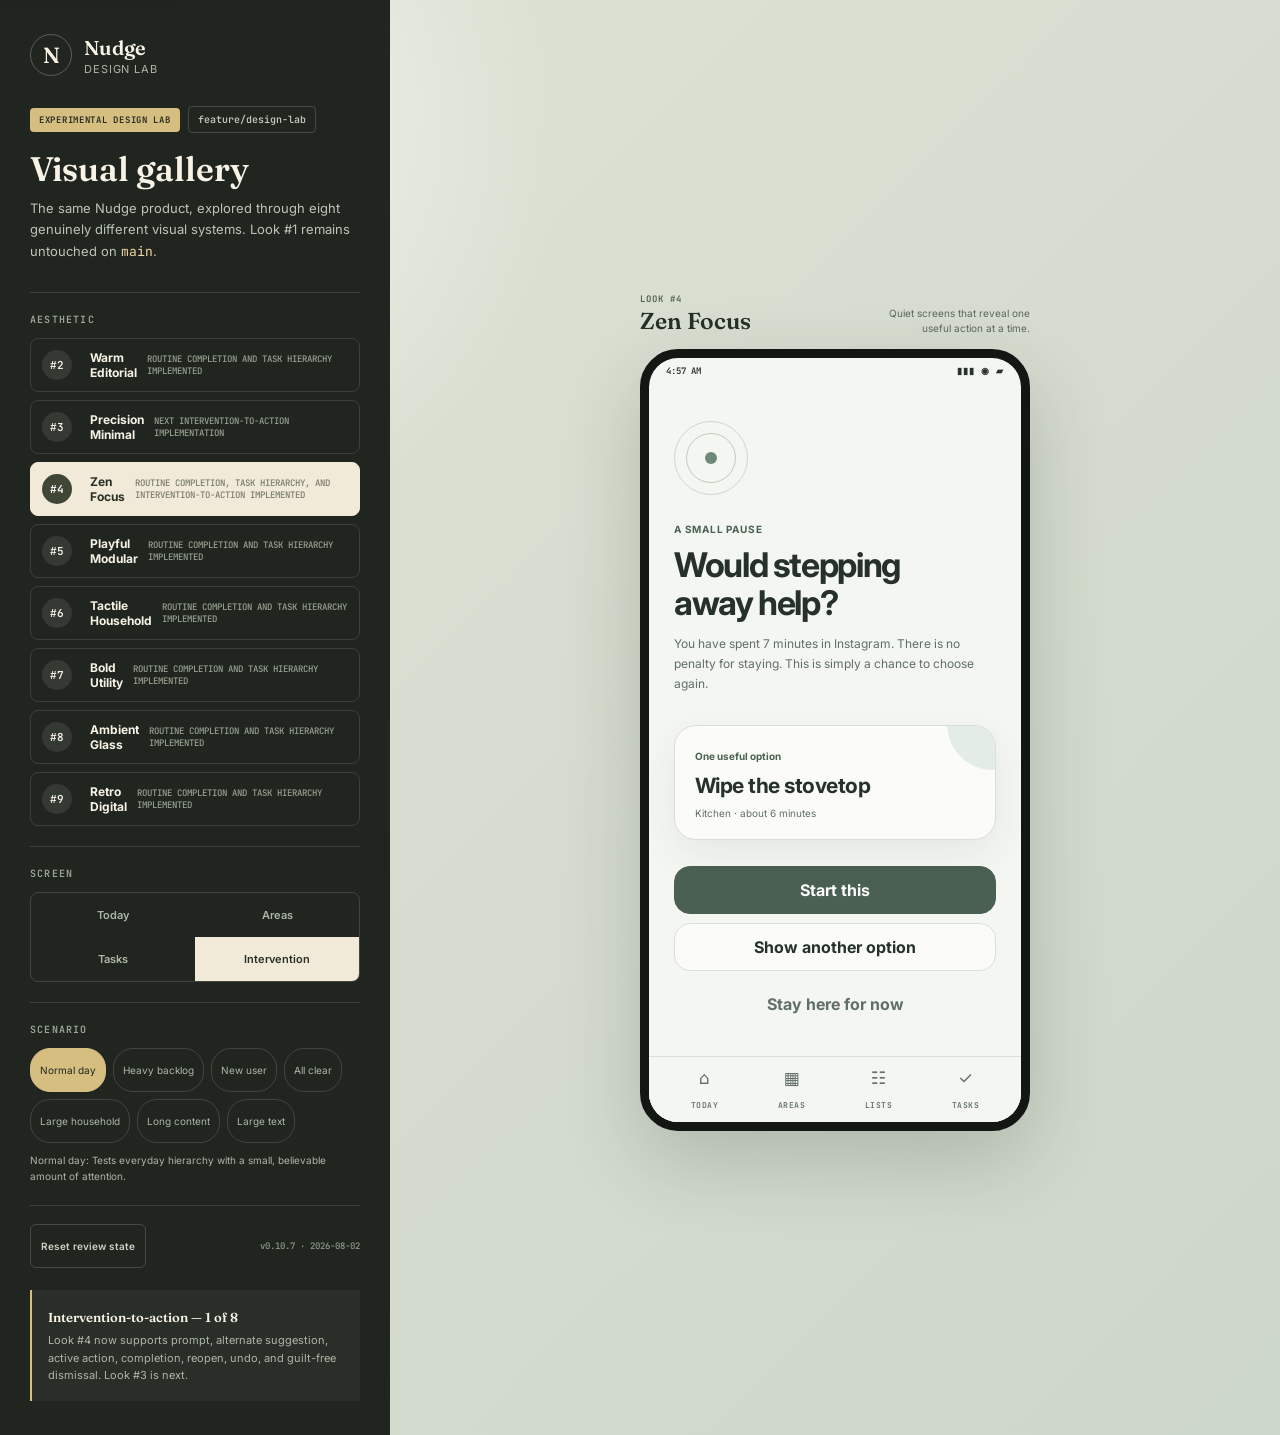
==== mockups/design-lab/index.html @ 65d7bc4f "Load Zen Intervention styles and update 0.11.0 review labels" ====
<!doctype html>
<html lang="en">
<head>
  <meta charset="utf-8">
  <meta name="viewport" content="width=device-width, initial-scale=1, viewport-fit=cover">
  <meta name="theme-color" content="#3f4636">
  <meta name="description" content="Nudge Design Lab for comparing alternate visual directions without changing Look #1.">
  <title>Nudge — Design Lab</title>
  <link rel="preconnect" href="https://fonts.googleapis.com">
  <link rel="preconnect" href="https://fonts.gstatic.com" crossorigin>
  <link href="https://fonts.googleapis.com/css2?family=Fraunces:opsz,wght@9..144,500;9..144,600&family=Inter:wght@400;500;600;700;800&family=JetBrains+Mono:wght@500;600;700&display=swap" rel="stylesheet">
  <link rel="stylesheet" href="styles.css">
  <link rel="stylesheet" href="foundation.css">
  <link rel="stylesheet" href="look2-interactive.css">
  <link rel="stylesheet" href="look2-tasks.css">
  <link rel="stylesheet" href="look3.css">
  <link rel="stylesheet" href="look3-interactive.css">
  <link rel="stylesheet" href="look3-tasks.css">
  <link rel="stylesheet" href="look4.css">
  <link rel="stylesheet" href="look4-interactive.css">
  <link rel="stylesheet" href="look4-tasks.css">
  <link rel="stylesheet" href="look4-intervention.css">
  <link rel="stylesheet" href="look6.css">
  <link rel="stylesheet" href="look6-quality.css">
  <link rel="stylesheet" href="look6-interactive.css">
  <link rel="stylesheet" href="look6-tasks.css">
  <link rel="stylesheet" href="expanded-looks.css">
  <link rel="stylesheet" href="look5-quality.css">
  <link rel="stylesheet" href="look5-interactive.css">
  <link rel="stylesheet" href="look5-tasks.css">
  <link rel="stylesheet" href="look7-quality.css">
  <link rel="stylesheet" href="look7-interactive.css">
  <link rel="stylesheet" href="look7-tasks.css">
  <link rel="stylesheet" href="look8-quality.css">
  <link rel="stylesheet" href="look8-interactive.css">
  <link rel="stylesheet" href="look8-tasks.css">
  <link rel="stylesheet" href="look9-quality.css">
  <link rel="stylesheet" href="look9-interactive.css">
  <link rel="stylesheet" href="look9-tasks.css">
  <link rel="stylesheet" href="review.css">
</head>
<body>
  <a class="skip-link" href="#screen">Skip to phone preview</a>
  <div class="lab-shell">
    <aside class="lab-panel" aria-label="Design Lab controls">
      <div class="brand-lockup">
        <span class="brand-mark">N</span>
        <div><strong>Nudge</strong><small>Design Lab</small></div>
      </div>

      <div class="experiment-row">
        <span class="experiment-badge">Experimental Design Lab</span>
        <span class="branch-badge">feature/design-lab</span>
      </div>
      <h1>Visual gallery</h1>
      <p class="intro">The same Nudge product, explored through eight genuinely different visual systems. Look #1 remains untouched on <code>main</code>.</p>

      <section class="control-group" aria-labelledby="look-heading">
        <div class="control-heading" id="look-heading">Aesthetic</div>
        <div class="look-grid" id="look-controls"></div>
      </section>

      <section class="control-group" aria-labelledby="screen-heading">
        <div class="control-heading" id="screen-heading">Screen</div>
        <div class="segmented" id="screen-controls"></div>
      </section>

      <section class="control-group" aria-labelledby="scenario-heading">
        <div class="control-heading" id="scenario-heading">Scenario</div>
        <div class="scenario-list" id="scenario-controls"></div>
        <p class="scenario-purpose" id="scenario-purpose"></p>
      </section>

      <div class="review-utility">
        <button class="reset-review" data-action="reset-review">Reset review state</button>
        <span id="build-meta">v0.11.0 · 2026-08-02</span>
      </div>

      <div class="review-note">
        <strong>Intervention-to-action — 1 of 8</strong>
        <p>Look #4 now supports prompt, alternate suggestion, active action, completion, reopen, undo, and guilt-free dismissal. Look #3 is next.</p>
      </div>
    </aside>

    <main class="preview-stage">
      <div class="preview-caption">
        <div><span id="look-kicker">Look #4</span><strong id="look-name">Zen Focus</strong></div>
        <p id="look-description">Quiet screens that reveal one useful action at a time.</p>
      </div>

      <div class="mobile-experiment-label">Experimental Design Lab · <span id="mobile-build">v0.11.0</span></div>

      <section class="device" aria-label="Nudge phone preview">
        <div class="status-bar"><span id="status-time">9:41</span><span class="status-icons">▮▮▮ ◉ ▰</span></div>
        <div class="app-frame">
          <section id="screen" class="screen" tabindex="-1" aria-live="polite"></section>
          <nav class="bottom-nav" aria-label="Primary navigation">
            <button data-nav="today"><span>⌂</span><small>Today</small></button>
            <button data-nav="areas"><span>▦</span><small>Areas</small></button>
            <button data-nav="lists"><span>☷</span><small>Lists</small></button>
            <button data-nav="tasks"><span>✓</span><small>Tasks</small></button>
          </nav>
          <div id="toast-root" role="status" aria-live="polite" aria-atomic="true"></div>
        </div>
      </section>
    </main>
  </div>

  <script type="module" src="app.js"></script>
  <script src="quality.js"></script>
</body>
</html>
---- mockups/design-lab/styles.css ----
:root {
  --paper: #f3efe5;
  --paper-deep: #e8e0d0;
  --ink: #263027;
  --muted: #777466;
  --line: #d8cfbd;
  --olive: #626c4f;
  --olive-dark: #3f4636;
  --terracotta: #a95f42;
  --terracotta-soft: #f0ddd2;
  --mustard: #bf923f;
  --blue: #6f8586;
  --white: #fffdf8;
  --shadow: 0 30px 80px rgba(42, 45, 35, .20);
  --serif: 'Fraunces', Georgia, serif;
  --sans: 'Inter', system-ui, sans-serif;
  --mono: 'JetBrains Mono', monospace;
}

* { box-sizing: border-box; }
html, body { margin: 0; min-height: 100%; }
body {
  background:
    radial-gradient(circle at 12% 10%, rgba(255,255,255,.65), transparent 24%),
    linear-gradient(135deg, #dfe3d5, #cdd6ca);
  color: var(--ink);
  font-family: var(--sans);
}
button, input, select { font: inherit; }
button { color: inherit; }

.lab-shell {
  min-height: 100vh;
  display: grid;
  grid-template-columns: minmax(300px, 390px) minmax(430px, 1fr);
}

.lab-panel {
  background: #20261f;
  color: #f8f3e7;
  padding: 34px 30px;
  overflow-y: auto;
}
.brand-lockup { display: flex; align-items: center; gap: 12px; margin-bottom: 30px; }
.brand-mark {
  width: 42px; height: 42px; border: 1px solid rgba(255,255,255,.25);
  display: grid; place-items: center; font: 600 22px var(--serif); border-radius: 50%;
}
.brand-lockup div { display: grid; gap: 2px; }
.brand-lockup strong { font: 600 20px var(--serif); }
.brand-lockup small { color: #aeb5a7; font-size: 11px; letter-spacing: .08em; text-transform: uppercase; }
.branch-badge {
  display: inline-flex; padding: 6px 9px; border: 1px solid rgba(255,255,255,.16);
  color: #c9d0c2; font: 500 10px var(--mono); border-radius: 4px; margin-bottom: 18px;
}
.lab-panel h1 { margin: 0 0 10px; font: 600 34px/1.08 var(--serif); }
.intro { color: #bdc4b7; line-height: 1.65; font-size: 13px; margin: 0 0 30px; }
.intro code { color: #f4d7a5; font-family: var(--mono); }
.control-group { padding: 20px 0; border-top: 1px solid rgba(255,255,255,.12); }
.control-heading { margin-bottom: 12px; color: #9ea697; font: 600 10px var(--mono); text-transform: uppercase; letter-spacing: .12em; }
.look-grid { display: grid; gap: 8px; }
.look-button {
  width: 100%; display: grid; grid-template-columns: 38px 1fr auto; align-items: center; gap: 10px;
  padding: 11px; border: 1px solid rgba(255,255,255,.12); background: transparent; color: #f7f2e6;
  text-align: left; cursor: pointer; border-radius: 8px;
}
.look-button:hover { background: rgba(255,255,255,.05); }
.look-button.active { background: #f2ead8; color: #283026; border-color: #f2ead8; }
.look-number { width: 30px; height: 30px; display: grid; place-items: center; border-radius: 50%; background: rgba(255,255,255,.09); font: 600 11px var(--mono); }
.look-button.active .look-number { background: var(--olive-dark); color: #fff; }
.look-button strong { font-size: 12px; }
.look-button small { color: #98a091; font: 500 9px var(--mono); text-transform: uppercase; }
.look-button.active small { color: #787b70; }
.segmented { display: grid; grid-template-columns: 1fr 1fr; border: 1px solid rgba(255,255,255,.14); border-radius: 8px; overflow: hidden; }
.segmented button { padding: 10px 8px; border: 0; background: transparent; color: #adb5a7; cursor: pointer; font-size: 11px; font-weight: 600; }
.segmented button.active { background: #f2ead8; color: #283026; }
.scenario-list { display: flex; flex-wrap: wrap; gap: 7px; }
.scenario-list button {
  border: 1px solid rgba(255,255,255,.14); background: transparent; color: #adb5a7;
  padding: 7px 9px; border-radius: 20px; cursor: pointer; font-size: 10px;
}
.scenario-list button.active { color: #22291f; background: #d6bd80; border-color: #d6bd80; }
.review-note { margin-top: 22px; padding: 16px; border-left: 2px solid #d6bd80; background: rgba(255,255,255,.04); }
.review-note strong { font: 600 13px var(--serif); }
.review-note p { color: #aeb5a7; font-size: 11px; line-height: 1.6; margin: 6px 0 0; }

.preview-stage {
  display: flex; flex-direction: column; align-items: center; justify-content: center;
  padding: 28px 24px 38px; min-width: 0;
}
.preview-caption { width: min(390px, 100%); margin-bottom: 14px; display: flex; align-items: end; justify-content: space-between; gap: 16px; }
.preview-caption div { display: grid; gap: 2px; }
.preview-caption span { font: 600 9px var(--mono); letter-spacing: .11em; text-transform: uppercase; color: #52604e; }
.preview-caption strong { font: 600 23px var(--serif); }
.preview-caption p { margin: 0; max-width: 160px; text-align: right; font-size: 10px; color: #5d675b; line-height: 1.45; }

.device {
  width: 390px; height: min(820px, calc(100vh - 118px)); min-height: 650px;
  background: #131713; border: 9px solid #131713; border-radius: 38px;
  box-shadow: var(--shadow); overflow: hidden; position: relative;
}
.status-bar {
  height: 29px; padding: 7px 17px 0; display: flex; justify-content: space-between;
  background: var(--paper); color: var(--ink); font: 600 9px var(--mono);
}
.status-icons { letter-spacing: 1px; }
.app-frame { height: calc(100% - 29px); position: relative; background: var(--paper); display: flex; flex-direction: column; }
.screen { flex: 1; overflow-y: auto; padding-bottom: 88px; scrollbar-width: none; }
.screen::-webkit-scrollbar { display: none; }

.editorial-header { padding: 26px 23px 14px; }
.editorial-header .kicker, .section-label, .intervention-kicker {
  font: 600 9px var(--mono); letter-spacing: .12em; text-transform: uppercase; color: var(--olive);
}
.editorial-header h1 { margin: 6px 0 3px; font: 600 33px/1.06 var(--serif); letter-spacing: -.02em; }
.editorial-header p { margin: 0; color: var(--muted); font-size: 11px; line-height: 1.5; }
.header-line { height: 1px; margin: 0 23px; background: var(--line); }

.attention-note { margin: 18px 23px 22px; padding: 15px 0; border-top: 1px solid var(--terracotta); border-bottom: 1px solid var(--terracotta); }
.attention-note strong { display: block; font: 600 18px/1.25 var(--serif); color: #7f412e; }
.attention-note p { margin: 5px 0 0; color: #80685e; font-size: 10px; line-height: 1.5; }

.area-index { padding: 0 23px; }
.area-index-heading { display: flex; justify-content: space-between; align-items: baseline; margin-bottom: 4px; }
.area-index-heading span:last-child { color: var(--muted); font: 500 9px var(--mono); }
.area-entry { border-bottom: 1px solid var(--line); }
.area-entry button { width: 100%; border: 0; background: transparent; padding: 17px 0 15px; display: grid; grid-template-columns: 1fr auto; gap: 12px; text-align: left; cursor: pointer; }
.area-name { display: flex; align-items: center; gap: 8px; }
.area-name strong { font: 600 21px var(--serif); }
.area-name i { width: 6px; height: 6px; background: var(--olive); border-radius: 50%; }
.area-entry.overdue .area-name i { background: var(--terracotta); }
.area-entry.due .area-name i { background: var(--mustard); }
.area-meta { display: block; color: var(--muted); margin-top: 5px; font-size: 10px; }
.area-next { display: block; color: #4f594a; margin-top: 4px; font-size: 11px; font-weight: 500; }
.area-count { min-width: 46px; text-align: right; font: 600 11px var(--mono); color: var(--olive); padding-top: 4px; }
.area-entry.overdue .area-count { color: var(--terracotta); }
.area-entry.due .area-count { color: #8a681f; }
.add-area { margin: 20px 23px; width: calc(100% - 46px); border: 1px solid var(--line); background: transparent; padding: 12px; font-size: 11px; font-weight: 600; cursor: pointer; }

.back-row { padding: 18px 22px 0; }
.back-button { border: 0; background: transparent; padding: 5px 0; color: var(--olive); cursor: pointer; font-size: 11px; font-weight: 600; }
.area-detail-intro { padding: 12px 23px 18px; }
.area-detail-intro h1 { font: 600 32px/1.05 var(--serif); margin: 5px 0 6px; }
.area-detail-intro p { color: var(--muted); margin: 0; font-size: 11px; }
.routine-group { padding: 0 23px 22px; }
.routine-group-header { display: flex; justify-content: space-between; align-items: baseline; padding: 12px 0 8px; border-bottom: 1px solid var(--ink); }
.routine-group-header h2 { margin: 0; font: 600 17px var(--serif); }
.routine-group-header span { font: 500 9px var(--mono); color: var(--muted); }
.routine-row { display: grid; grid-template-columns: 22px 1fr auto; gap: 10px; align-items: center; padding: 13px 0; border-bottom: 1px solid var(--line); }
.editorial-check { width: 18px; height: 18px; border: 1.5px solid #8e8a7c; background: transparent; border-radius: 50%; cursor: pointer; }
.routine-copy strong { display: block; font-size: 12px; }
.routine-copy small { display: block; margin-top: 3px; color: var(--muted); font-size: 9px; }
.due-stamp { font: 600 8px var(--mono); letter-spacing: .04em; text-transform: uppercase; padding: 4px 6px; border: 1px solid var(--line); color: var(--muted); }
.due-stamp.overdue { color: var(--terracotta); border-color: #d7ab98; }
.due-stamp.today { color: #89661f; border-color: #d8c18c; }
.section-link { width: 100%; border: 0; background: transparent; border-bottom: 1px solid var(--line); padding: 14px 0; display: flex; justify-content: space-between; cursor: pointer; text-align: left; }
.section-link strong { font: 600 14px var(--serif); }
.section-link small { color: var(--muted); font-size: 9px; }

.intervention-screen { min-height: 100%; display: flex; flex-direction: column; padding: 30px 25px 28px; background: var(--paper); }
.intervention-top { display: flex; justify-content: space-between; align-items: center; }
.intervention-top span:last-child { color: var(--muted); font: 500 9px var(--mono); }
.intervention-rule { height: 1px; background: var(--terracotta); margin: 18px 0 30px; }
.intervention-screen h1 { margin: 0; max-width: 300px; font: 600 36px/1.08 var(--serif); letter-spacing: -.025em; }
.intervention-screen .lead { color: var(--muted); margin: 13px 0 30px; font-size: 12px; line-height: 1.65; max-width: 300px; }
.suggestion-card { border-top: 1px solid var(--ink); border-bottom: 1px solid var(--ink); padding: 18px 0; }
.suggestion-card .section-label { color: var(--terracotta); }
.suggestion-card h2 { margin: 8px 0 5px; font: 600 25px/1.15 var(--serif); }
.suggestion-card p { margin: 0; color: var(--muted); font-size: 10px; }
.intervention-actions { margin-top: auto; display: grid; gap: 9px; padding-top: 30px; }
.primary-action { border: 0; background: var(--olive-dark); color: #fffaf0; padding: 14px; cursor: pointer; font-weight: 600; }
.secondary-action { border: 1px solid var(--line); background: transparent; padding: 12px; cursor: pointer; font-size: 11px; font-weight: 600; }
.text-action { border: 0; background: transparent; color: var(--muted); padding: 8px; cursor: pointer; font-size: 10px; }

.coming-soon { padding: 28px 23px; }
.coming-soon .poster { border: 1px solid var(--line); padding: 25px 20px; background: var(--white); }
.coming-soon h1 { margin: 8px 0 10px; font: 600 30px var(--serif); }
.coming-soon p { color: var(--muted); line-height: 1.6; font-size: 11px; }
.coming-soon ul { padding-left: 18px; color: #52594d; font-size: 10px; line-height: 1.8; }

.bottom-nav {
  height: 66px; padding: 5px 12px calc(5px + env(safe-area-inset-bottom));
  display: grid; grid-template-columns: repeat(4, 1fr); background: rgba(243,239,229,.97);
  border-top: 1px solid var(--line); position: absolute; left: 0; right: 0; bottom: 0;
}
.bottom-nav button { border: 0; background: transparent; color: #929083; display: grid; place-items: center; gap: 1px; cursor: pointer; }
.bottom-nav button span { font-size: 17px; line-height: 1; }
.bottom-nav button small { font: 600 8px var(--mono); text-transform: uppercase; letter-spacing: .05em; }
.bottom-nav button.active { color: var(--olive-dark); }
#toast-root { position: absolute; left: 20px; right: 20px; bottom: 76px; pointer-events: none; }
.toast { background: #272e26; color: #fffaf0; padding: 12px 14px; font-size: 10px; box-shadow: 0 8px 24px rgba(0,0,0,.25); }

@media (max-width: 820px) {
  body { background: var(--paper); }
  .lab-shell { display: block; min-height: 100dvh; }
  .lab-panel { padding: 15px 16px; position: relative; }
  .brand-lockup, .lab-panel h1, .intro, .branch-badge, .review-note { display: none; }
  .control-group { border: 0; padding: 4px 0; }
  .control-heading { margin: 5px 0; }
  .look-grid { display: flex; overflow-x: auto; gap: 6px; padding-bottom: 2px; }
  .look-button { min-width: 154px; grid-template-columns: 28px 1fr; padding: 8px; }
  .look-button small { display: none; }
  .look-number { width: 24px; height: 24px; }
  .scenario-list { flex-wrap: nowrap; overflow-x: auto; }
  .scenario-list button { flex: 0 0 auto; }
  .preview-stage { padding: 0; }
  .preview-caption { display: none; }
  .device { width: 100%; height: calc(100dvh - 178px); min-height: 520px; border: 0; border-radius: 0; box-shadow: none; }
  .status-bar { display: none; }
  .app-frame { height: 100%; }
}
---- mockups/design-lab/look2-interactive.css ----
/* Look #2 — Warm Editorial interactive Routine Completion Loop */

html[data-look="2"] .ed-page {
  min-height: 100%;
  padding-bottom: 94px;
  background: var(--paper);
  color: var(--ink);
}

html[data-look="2"] .ed-today-page,
html[data-look="2"] .ed-section-page,
html[data-look="2"] .ed-chore-page {
  min-height: 100%;
}

html[data-look="2"] .editorial-header .kicker,
html[data-look="2"] .section-label,
html[data-look="2"] .ed-entry-meta,
html[data-look="2"] .ed-feature-meta,
html[data-look="2"] .ed-chore-facts dt {
  font-size: 10px;
  line-height: 1.4;
}

html[data-look="2"] .editorial-header p,
html[data-look="2"] .area-detail-intro p,
html[data-look="2"] .ed-feature-note p,
html[data-look="2"] .ed-chore-entry p,
html[data-look="2"] .ed-context-note p,
html[data-look="2"] .ed-completion-note p,
html[data-look="2"] .ed-clear-note p {
  font-size: 12px;
  line-height: 1.6;
}

html[data-look="2"] .ed-feature-note,
html[data-look="2"] .ed-chore-entry,
html[data-look="2"] .ed-context-note,
html[data-look="2"] .ed-completion-note,
html[data-look="2"] .ed-clear-note {
  margin: 22px 23px 0;
  padding: 20px 0;
  border-top: 1px solid var(--ink);
  border-bottom: 1px solid var(--ink);
}

html[data-look="2"] .ed-feature-note.overdue,
html[data-look="2"] .ed-chore-entry.overdue {
  border-top-color: var(--terracotta);
}

html[data-look="2"] .ed-feature-note.today,
html[data-look="2"] .ed-chore-entry.today {
  border-top-color: var(--mustard);
}

html[data-look="2"] .ed-feature-meta,
html[data-look="2"] .ed-entry-meta {
  display: flex;
  justify-content: space-between;
  align-items: baseline;
  gap: 16px;
  color: var(--muted);
  font-family: var(--mono);
  text-transform: uppercase;
  letter-spacing: .06em;
}

html[data-look="2"] .ed-feature-note h2,
html[data-look="2"] .ed-clear-note h2,
html[data-look="2"] .ed-completion-note h2 {
  margin: 11px 0 7px;
  font: 600 28px/1.12 var(--serif);
  letter-spacing: -.025em;
  overflow-wrap: anywhere;
}

html[data-look="2"] .ed-chore-entry h1 {
  margin: 12px 0 7px;
  font: 600 36px/1.04 var(--serif);
  letter-spacing: -.03em;
  overflow-wrap: anywhere;
}

html[data-look="2"] .ed-feature-actions,
html[data-look="2"] .ed-chore-actions {
  display: grid;
  grid-template-columns: minmax(0, 1fr) minmax(0, 1fr);
  gap: 10px;
  margin-top: 18px;
}

html[data-look="2"] .ed-chore-actions {
  margin: 22px 23px 0;
  grid-template-columns: 1fr;
}

html[data-look="2"] .primary-action,
html[data-look="2"] .secondary-action,
html[data-look="2"] .text-action,
html[data-look="2"] .add-area,
html[data-look="2"] .back-button,
html[data-look="2"] .section-link,
html[data-look="2"] .area-entry button {
  min-height: 48px;
}

html[data-look="2"] .primary-action,
html[data-look="2"] .secondary-action {
  padding: 13px 15px;
}

html[data-look="2"] .back-button {
  min-width: 48px;
  padding: 8px 0;
}

html[data-look="2"] .ed-routine-row {
  min-height: 72px;
  display: grid;
  grid-template-columns: 48px minmax(0, 1fr);
  align-items: stretch;
  border-bottom: 1px solid var(--line);
}

html[data-look="2"] .editorial-check {
  width: 48px;
  height: 48px;
  align-self: center;
  display: grid;
  place-items: center;
  border: 0;
  border-radius: 0;
  background: transparent;
}

html[data-look="2"] .editorial-check::before {
  content: '';
  width: 22px;
  height: 22px;
  border: 1.5px solid #777466;
  border-radius: 50%;
  background: transparent;
}

html[data-look="2"] .editorial-check span {
  position: absolute;
  font-size: 14px;
  font-weight: 800;
  color: var(--olive-dark);
}

html[data-look="2"] .ed-routine-row.completed .editorial-check::before {
  background: #e1e7da;
  border-color: var(--olive-dark);
}

html[data-look="2"] .ed-routine-open {
  width: 100%;
  min-width: 0;
  min-height: 72px;
  display: grid;
  grid-template-columns: minmax(0, 1fr) auto;
  gap: 10px;
  align-items: center;
  padding: 11px 0 11px 4px;
  border: 0;
  background: transparent;
  color: inherit;
  text-align: left;
  cursor: pointer;
}

html[data-look="2"] .ed-routine-row.completed .routine-copy strong {
  text-decoration: line-through;
  text-decoration-thickness: 1px;
  color: var(--muted);
}

html[data-look="2"] .routine-copy,
html[data-look="2"] .ed-routine-open,
html[data-look="2"] .area-entry button > span:first-child,
html[data-look="2"] .section-link > span:first-child,
html[data-look="2"] .ed-feature-note,
html[data-look="2"] .ed-chore-entry,
html[data-look="2"] .ed-chore-facts dd {
  min-width: 0;
}

html[data-look="2"] .routine-copy strong,
html[data-look="2"] .routine-copy small,
html[data-look="2"] .due-stamp,
html[data-look="2"] .area-name strong,
html[data-look="2"] .area-meta,
html[data-look="2"] .area-next,
html[data-look="2"] .section-link strong,
html[data-look="2"] .section-link small,
html[data-look="2"] .ed-chore-facts dd,
html[data-look="2"] .ed-chore-actions button {
  overflow-wrap: anywhere;
}

html[data-look="2"] .routine-copy strong {
  font-size: 13px;
  line-height: 1.4;
}

html[data-look="2"] .routine-copy small {
  font-size: 10px;
  line-height: 1.45;
}

html[data-look="2"] .due-stamp {
  max-width: 104px;
  white-space: normal;
  text-align: center;
  font-size: 9px;
  line-height: 1.3;
}

html[data-look="2"] .ed-today-list {
  padding-top: 8px;
}

html[data-look="2"] .ed-clear-note {
  border-color: var(--olive);
}

html[data-look="2"] .ed-wide-action {
  width: calc(100% - 46px);
  margin: 18px 23px 0;
}

html[data-look="2"] .ed-compact-empty {
  padding-top: 8px;
}

html[data-look="2"] .ed-context-note {
  color: var(--muted);
}

html[data-look="2"] .ed-completion-note {
  border-top-color: var(--olive);
  background: linear-gradient(90deg, rgba(98,108,79,.08), transparent);
  padding-inline: 14px;
}

html[data-look="2"] .ed-chore-facts {
  margin: 24px 23px 0;
  display: grid;
  grid-template-columns: repeat(2, minmax(0, 1fr));
  border-top: 1px solid var(--line);
  border-left: 1px solid var(--line);
}

html[data-look="2"] .ed-chore-facts > div {
  min-width: 0;
  padding: 13px;
  border-right: 1px solid var(--line);
  border-bottom: 1px solid var(--line);
}

html[data-look="2"] .ed-chore-facts dt {
  margin-bottom: 5px;
  color: var(--muted);
  font-family: var(--mono);
  text-transform: uppercase;
  letter-spacing: .06em;
}

html[data-look="2"] .ed-chore-facts dd {
  margin: 0;
  font-size: 12px;
  line-height: 1.45;
}

html[data-look="2"] .area-entry button:focus-visible,
html[data-look="2"] .section-link:focus-visible,
html[data-look="2"] .editorial-check:focus-visible,
html[data-look="2"] .ed-routine-open:focus-visible,
html[data-look="2"] .primary-action:focus-visible,
html[data-look="2"] .secondary-action:focus-visible,
html[data-look="2"] .text-action:focus-visible,
html[data-look="2"] .add-area:focus-visible,
html[data-look="2"] .back-button:focus-visible {
  outline: 4px solid #3f4636;
  outline-offset: 3px;
}

@media (max-width: 420px) {
  html[data-look="2"] .editorial-header,
  html[data-look="2"] .area-detail-intro {
    padding-inline: 18px;
  }

  html[data-look="2"] .header-line,
  html[data-look="2"] .ed-feature-note,
  html[data-look="2"] .ed-chore-entry,
  html[data-look="2"] .ed-context-note,
  html[data-look="2"] .ed-completion-note,
  html[data-look="2"] .ed-clear-note,
  html[data-look="2"] .ed-chore-facts,
  html[data-look="2"] .ed-chore-actions {
    margin-inline: 18px;
  }

  html[data-look="2"] .area-index,
  html[data-look="2"] .routine-group,
  html[data-look="2"] .coming-soon,
  html[data-look="2"] .back-row {
    padding-inline: 18px;
  }

  html[data-look="2"] .attention-note {
    margin-inline: 18px;
  }

  html[data-look="2"] .add-area,
  html[data-look="2"] .ed-wide-action {
    width: calc(100% - 36px);
    margin-inline: 18px;
  }

  html[data-look="2"] .ed-feature-actions {
    grid-template-columns: 1fr;
  }

  html[data-look="2"] .area-entry button {
    grid-template-columns: minmax(0, 1fr) auto;
  }

  html[data-look="2"] .ed-routine-open {
    grid-template-columns: minmax(0, 1fr);
    gap: 6px;
  }

  html[data-look="2"] .due-stamp {
    justify-self: start;
    max-width: none;
  }

  html[data-look="2"] .ed-chore-facts {
    grid-template-columns: 1fr;
  }
}

@media (max-width: 370px) {
  html[data-look="2"] .editorial-header h1,
  html[data-look="2"] .area-detail-intro h1 {
    font-size: 29px;
  }

  html[data-look="2"] .ed-chore-entry h1 {
    font-size: 32px;
  }

  html[data-look="2"] .ed-entry-meta,
  html[data-look="2"] .ed-feature-meta {
    align-items: flex-start;
    flex-direction: column;
    gap: 4px;
  }

  html[data-look="2"] .area-entry button {
    grid-template-columns: 1fr;
  }

  html[data-look="2"] .area-count {
    text-align: left;
    padding-top: 0;
  }
}

html[data-text-scale="large"][data-look="2"] .editorial-header .kicker,
html[data-text-scale="large"][data-look="2"] .section-label,
html[data-text-scale="large"][data-look="2"] .ed-entry-meta,
html[data-text-scale="large"][data-look="2"] .ed-feature-meta,
html[data-text-scale="large"][data-look="2"] .ed-chore-facts dt,
html[data-text-scale="large"][data-look="2"] .routine-copy small,
html[data-text-scale="large"][data-look="2"] .due-stamp,
html[data-text-scale="large"][data-look="2"] .area-meta,
html[data-text-scale="large"][data-look="2"] .section-link small {
  font-size: 12px;
}

html[data-text-scale="large"][data-look="2"] .editorial-header h1,
html[data-text-scale="large"][data-look="2"] .area-detail-intro h1 {
  font-size: 42px;
}

html[data-text-scale="large"][data-look="2"] .editorial-header p,
html[data-text-scale="large"][data-look="2"] .area-detail-intro p,
html[data-text-scale="large"][data-look="2"] .ed-feature-note p,
html[data-text-scale="large"][data-look="2"] .ed-chore-entry p,
html[data-text-scale="large"][data-look="2"] .ed-context-note p,
html[data-text-scale="large"][data-look="2"] .ed-completion-note p,
html[data-text-scale="large"][data-look="2"] .ed-clear-note p,
html[data-text-scale="large"][data-look="2"] .ed-chore-facts dd {
  font-size: 15px;
}

html[data-text-scale="large"][data-look="2"] .routine-copy strong,
html[data-text-scale="large"][data-look="2"] .section-link strong {
  font-size: 16px;
}

html[data-text-scale="large"][data-look="2"] .ed-feature-actions,
html[data-text-scale="large"][data-look="2"] .ed-chore-facts {
  grid-template-columns: 1fr;
}

html[data-text-scale="large"][data-look="2"] .primary-action,
html[data-text-scale="large"][data-look="2"] .secondary-action,
html[data-text-scale="large"][data-look="2"] .text-action,
html[data-text-scale="large"][data-look="2"] .add-area,
html[data-text-scale="large"][data-look="2"] .back-button,
html[data-text-scale="large"][data-look="2"] .section-link,
html[data-text-scale="large"][data-look="2"] .area-entry button {
  min-height: 54px;
  font-size: 15px;
}

html[data-text-scale="large"][data-look="2"] .ed-routine-open {
  grid-template-columns: minmax(0, 1fr);
  min-height: 86px;
}

html[data-text-scale="large"][data-look="2"] .due-stamp {
  justify-self: start;
}

@media (prefers-reduced-motion: reduce) {
  html[data-look="2"] *,
  html[data-look="2"] *::before,
  html[data-look="2"] *::after {
    scroll-behavior: auto !important;
    transition: none !important;
    animation: none !important;
  }
}

@media (forced-colors: active) {
  html[data-look="2"] .ed-feature-note,
  html[data-look="2"] .ed-chore-entry,
  html[data-look="2"] .ed-context-note,
  html[data-look="2"] .ed-completion-note,
  html[data-look="2"] .ed-clear-note,
  html[data-look="2"] .ed-chore-facts > div,
  html[data-look="2"] .ed-routine-row,
  html[data-look="2"] .attention-note,
  html[data-look="2"] .poster {
    color: CanvasText;
    background: Canvas;
    border-color: CanvasText;
    box-shadow: none;
  }

  html[data-look="2"] .editorial-check::before,
  html[data-look="2"] .due-stamp {
    color: CanvasText;
    background: Canvas;
    border-color: CanvasText;
  }

  html[data-look="2"] .primary-action,
  html[data-look="2"] .secondary-action,
  html[data-look="2"] .text-action,
  html[data-look="2"] .add-area,
  html[data-look="2"] .back-button,
  html[data-look="2"] .section-link,
  html[data-look="2"] .area-entry button,
  html[data-look="2"] .ed-routine-open,
  html[data-look="2"] .editorial-check {
    color: ButtonText;
    background: ButtonFace;
    border-color: ButtonText;
    box-shadow: none;
  }
}
---- mockups/design-lab/look2-tasks.css ----
/* Look #2 — Warm Editorial Task hierarchy loop */

html[data-look="2"] .ed-tasks-page {
  min-height: 100%;
  padding: 0 23px 94px;
  background: var(--paper);
  color: var(--ink);
}

html[data-look="2"] .ed-task-header {
  display: grid;
  grid-template-columns: minmax(0, 1fr) 50px;
  gap: 18px;
  align-items: start;
  padding: 25px 0 22px;
  border-bottom: 1px solid var(--ink);
}

html[data-look="2"] .ed-task-kicker {
  color: var(--muted);
  font: 700 9px/1.4 var(--mono);
  letter-spacing: .08em;
  text-transform: uppercase;
}

html[data-look="2"] .ed-task-header h1 {
  margin: 10px 0 8px;
  font: 600 34px/1.03 var(--serif);
  letter-spacing: -.035em;
  overflow-wrap: anywhere;
}

html[data-look="2"] .ed-task-header p {
  margin: 0;
  color: var(--muted);
  font-size: 12px;
  line-height: 1.6;
}

html[data-look="2"] .ed-task-top-add,
html[data-look="2"] .ed-task-bottom-add,
html[data-look="2"] .ed-task-toolbar button,
html[data-look="2"] .ed-task-settings button {
  min-height: 48px;
  border: 1px solid var(--ink);
  border-radius: 0;
  background: transparent;
  color: var(--ink);
  font-weight: 700;
  cursor: pointer;
}

html[data-look="2"] .ed-task-top-add {
  width: 50px;
  padding: 0;
  border-radius: 50%;
  border-color: var(--olive-dark);
  color: var(--olive-dark);
  font-size: 21px;
}

html[data-look="2"] .ed-task-summary {
  display: grid;
  grid-template-columns: repeat(3, minmax(0, 1fr));
  margin: 0;
  border-bottom: 1px solid var(--ink);
}

html[data-look="2"] .ed-task-summary > div {
  min-width: 0;
  padding: 14px 9px 13px;
  border-right: 1px solid var(--line);
}

html[data-look="2"] .ed-task-summary > div:last-child { border-right: 0; }
html[data-look="2"] .ed-task-summary dt {
  color: var(--muted);
  font: 700 8px var(--mono);
  letter-spacing: .07em;
  text-transform: uppercase;
}
html[data-look="2"] .ed-task-summary dd {
  margin: 5px 0 0;
  font: 600 25px/1 var(--serif);
}
html[data-look="2"] .ed-task-summary > div:first-child dd { color: var(--terracotta); }
html[data-look="2"] .ed-task-summary > div:nth-child(2) dd { color: var(--mustard); }
html[data-look="2"] .ed-task-summary > div:last-child dd { color: var(--olive-dark); }

html[data-look="2"] .ed-task-toolbar {
  min-height: 58px;
  display: flex;
  justify-content: space-between;
  align-items: center;
  gap: 12px;
  border-bottom: 1px solid var(--line);
}

html[data-look="2"] .ed-task-toolbar > span {
  min-width: 0;
  color: var(--muted);
  font-size: 10px;
  font-style: italic;
  overflow-wrap: anywhere;
}

html[data-look="2"] .ed-task-toolbar button {
  min-height: 42px;
  flex: 0 0 auto;
  padding: 0 10px;
  border-color: var(--line);
  font-size: 9px;
}

html[data-look="2"] .ed-task-columns,
html[data-look="2"] .ed-task-row {
  display: grid;
  grid-template-columns: 38px 48px minmax(0, 1fr) 38px 48px 48px;
  gap: 4px;
  align-items: center;
}

html[data-look="2"] .ed-task-columns {
  padding: 9px 4px 7px;
  border-bottom: 1px solid var(--ink);
  color: var(--muted);
  font: 700 7px var(--mono);
  letter-spacing: .05em;
  text-align: center;
  text-transform: uppercase;
}

html[data-look="2"] .ed-task-columns span:nth-child(3) { text-align: left; }
html[data-look="2"] .ed-task-list { border-bottom: 1px solid var(--ink); }
html[data-look="2"] .ed-task-cluster { border-bottom: 1px solid var(--line); }
html[data-look="2"] .ed-task-cluster:last-child { border-bottom: 0; }
html[data-look="2"] .ed-task-cluster.completed { opacity: .78; }

html[data-look="2"] .ed-task-progress {
  display: grid;
  grid-template-columns: minmax(0, 1fr) auto;
  gap: 9px 14px;
  align-items: end;
  padding: 12px 8px 11px;
  border-bottom: 1px solid var(--line);
  background: linear-gradient(90deg, rgba(98,108,79,.09), transparent);
}

html[data-look="2"] .ed-task-progress > div:first-child { min-width: 0; }
html[data-look="2"] .ed-task-progress span,
html[data-look="2"] .ed-task-progress strong { display: block; }
html[data-look="2"] .ed-task-progress span {
  color: var(--muted);
  font: 700 8px var(--mono);
  letter-spacing: .07em;
  text-transform: uppercase;
}
html[data-look="2"] .ed-task-progress strong {
  margin-top: 4px;
  font: 600 15px/1.25 var(--serif);
}
html[data-look="2"] .ed-task-progress > b {
  color: var(--olive-dark);
  font: 700 10px var(--mono);
}
html[data-look="2"] .ed-task-progress-track {
  grid-column: 1 / -1;
  height: 4px;
  background: var(--line);
  overflow: hidden;
}
html[data-look="2"] .ed-task-progress-track i {
  display: block;
  height: 100%;
  background: var(--olive-dark);
}

html[data-look="2"] .ed-task-row {
  position: relative;
  min-width: 0;
  min-height: 70px;
  padding: 7px 4px;
  border-bottom: 1px solid var(--line);
  background: var(--paper);
}

html[data-look="2"] .ed-task-cluster:not(.main-task) .ed-task-row,
html[data-look="2"] .ed-subtask-list .ed-task-row:last-of-type { border-bottom: 0; }

html[data-look="2"] .ed-task-row.subtask {
  padding-left: 19px;
  background: rgba(214, 189, 128, .08);
}

html[data-look="2"] .ed-task-row.subtask::before {
  content: '';
  position: absolute;
  left: 8px;
  top: 10px;
  bottom: 10px;
  width: 1px;
  background: var(--mustard);
}

html[data-look="2"] .ed-task-drag,
html[data-look="2"] .ed-task-check,
html[data-look="2"] .ed-task-disclosure,
html[data-look="2"] .ed-task-subtask-add {
  width: 48px;
  height: 48px;
  display: grid;
  place-items: center;
  padding: 0;
  border: 0;
  background: transparent;
  color: var(--muted);
  cursor: pointer;
}

html[data-look="2"] .ed-task-drag {
  width: 38px;
  touch-action: none;
  cursor: grab;
  font: 700 12px var(--mono);
  letter-spacing: -4px;
}
html[data-look="2"] .ed-task-drag:active { cursor: grabbing; }

html[data-look="2"] .ed-task-check span {
  width: 22px;
  height: 22px;
  display: grid;
  place-items: center;
  border: 1.5px solid #777466;
  border-radius: 50%;
  color: var(--olive-dark);
  font-size: 13px;
  font-weight: 800;
}
html[data-look="2"] .ed-task-row.completed .ed-task-check span {
  border-color: var(--olive-dark);
  background: #e1e7da;
}

html[data-look="2"] .ed-task-title {
  min-width: 0;
  width: 100%;
  min-height: 48px;
  padding: 8px 3px;
  border: 0;
  border-bottom: 1px solid transparent;
  border-radius: 0;
  background: transparent;
  color: var(--ink);
  font: 600 14px/1.35 var(--serif);
  text-overflow: ellipsis;
}
html[data-look="2"] .ed-task-title:focus {
  outline: 0;
  border-bottom-color: var(--olive-dark);
  text-overflow: clip;
}
html[data-look="2"] .ed-task-title::placeholder { color: #858176; }
html[data-look="2"] .ed-task-row.completed .ed-task-title {
  color: var(--muted);
  text-decoration: line-through;
  text-decoration-thickness: 1px;
}

html[data-look="2"] .ed-task-time {
  min-width: 0;
  color: var(--muted);
  font: 700 9px var(--mono);
  text-align: center;
  overflow-wrap: anywhere;
}
html[data-look="2"] .ed-task-disclosure { font-size: 21px; }
html[data-look="2"] .ed-task-disclosure[aria-expanded="true"] {
  color: var(--olive-dark);
  transform: rotate(90deg);
}
html[data-look="2"] .ed-task-subtask-add {
  border-left: 1px solid var(--line);
  color: var(--terracotta);
  font-size: 19px;
}
html[data-look="2"] .ed-task-add-spacer { width: 48px; height: 48px; }

html[data-look="2"] .ed-task-settings {
  padding: 15px 12px;
  border-bottom: 1px solid var(--line);
  background: rgba(214, 189, 128, .11);
}
html[data-look="2"] .ed-task-settings header {
  display: flex;
  justify-content: space-between;
  gap: 12px;
  align-items: baseline;
}
html[data-look="2"] .ed-task-settings header span {
  color: var(--muted);
  font: 700 8px var(--mono);
  letter-spacing: .07em;
  text-transform: uppercase;
}
html[data-look="2"] .ed-task-settings header strong {
  font: 600 14px var(--serif);
}
html[data-look="2"] .ed-task-settings > p {
  margin: 8px 0 13px;
  color: var(--muted);
  font-size: 11px;
  line-height: 1.55;
}
html[data-look="2"] .ed-task-settings-grid {
  display: grid;
  grid-template-columns: repeat(2, minmax(0, 1fr));
  gap: 8px;
}
html[data-look="2"] .ed-task-settings button {
  width: 100%;
  padding: 0 11px;
  border-color: var(--line);
  text-align: left;
  font-size: 10px;
}
html[data-look="2"] .ed-task-settings button:disabled { opacity: .42; cursor: default; }

html[data-look="2"] .ed-task-quiet,
html[data-look="2"] .ed-task-note {
  margin: 0;
  color: var(--muted);
  font-size: 10px;
  font-style: italic;
  line-height: 1.55;
}
html[data-look="2"] .ed-task-quiet { padding: 15px 11px; }
html[data-look="2"] .ed-task-bottom-add {
  width: 100%;
  margin-top: 18px;
  color: var(--olive-dark);
  border-color: var(--olive-dark);
}
html[data-look="2"] .ed-task-note { margin-top: 10px; text-align: center; }

html[data-look="2"] .ed-task-empty {
  padding: 28px 0;
  border-top: 3px solid var(--olive);
}
html[data-look="2"] .ed-task-empty > span {
  color: var(--muted);
  font: 700 8px var(--mono);
  letter-spacing: .07em;
  text-transform: uppercase;
}
html[data-look="2"] .ed-task-empty h2 {
  margin: 13px 0 7px;
  font: 600 23px/1.15 var(--serif);
}
html[data-look="2"] .ed-task-empty p {
  margin: 0;
  color: var(--muted);
  font-size: 12px;
  line-height: 1.55;
}

html[data-look="2"] [data-task-drop="true"].drag-over {
  box-shadow: inset 3px 0 var(--terracotta);
  background: rgba(147, 69, 53, .06);
}

html[data-look="2"] .ed-task-drag:focus-visible,
html[data-look="2"] .ed-task-check:focus-visible,
html[data-look="2"] .ed-task-title:focus-visible,
html[data-look="2"] .ed-task-disclosure:focus-visible,
html[data-look="2"] .ed-task-subtask-add:focus-visible,
html[data-look="2"] .ed-task-settings button:focus-visible,
html[data-look="2"] .ed-task-toolbar button:focus-visible,
html[data-look="2"] .ed-task-top-add:focus-visible,
html[data-look="2"] .ed-task-bottom-add:focus-visible {
  outline: 4px solid #3f4636;
  outline-offset: 3px;
}

@media (max-width: 390px) {
  html[data-look="2"] .ed-tasks-page { padding-inline: 18px; }
  html[data-look="2"] .ed-task-columns,
  html[data-look="2"] .ed-task-row {
    grid-template-columns: 34px 44px minmax(0, 1fr) 44px 44px;
  }
  html[data-look="2"] .ed-task-columns span:nth-child(4),
  html[data-look="2"] .ed-task-time { display: none; }
  html[data-look="2"] .ed-task-drag { width: 34px; }
  html[data-look="2"] .ed-task-check,
  html[data-look="2"] .ed-task-disclosure,
  html[data-look="2"] .ed-task-subtask-add,
  html[data-look="2"] .ed-task-add-spacer { width: 44px; }
  html[data-look="2"] .ed-task-row.subtask { padding-left: 14px; }
  html[data-look="2"] .ed-task-settings-grid { grid-template-columns: minmax(0, 1fr); }
}

html[data-text-scale="large"][data-look="2"] .ed-task-header h1 { font-size: 42px; }
html[data-text-scale="large"][data-look="2"] .ed-task-header p,
html[data-text-scale="large"][data-look="2"] .ed-task-title,
html[data-text-scale="large"][data-look="2"] .ed-task-settings > p,
html[data-text-scale="large"][data-look="2"] .ed-task-empty p { font-size: 15px; }
html[data-text-scale="large"][data-look="2"] .ed-task-summary dt,
html[data-text-scale="large"][data-look="2"] .ed-task-toolbar > span,
html[data-text-scale="large"][data-look="2"] .ed-task-progress span,
html[data-text-scale="large"][data-look="2"] .ed-task-time,
html[data-text-scale="large"][data-look="2"] .ed-task-note { font-size: 12px; }
html[data-text-scale="large"][data-look="2"] .ed-task-columns { display: none; }
html[data-text-scale="large"][data-look="2"] .ed-task-row {
  grid-template-columns: 44px 48px minmax(0, 1fr) 48px 48px;
  min-height: 84px;
}
html[data-text-scale="large"][data-look="2"] .ed-task-time { display: none; }
html[data-text-scale="large"][data-look="2"] .ed-task-toolbar button,
html[data-text-scale="large"][data-look="2"] .ed-task-settings button,
html[data-text-scale="large"][data-look="2"] .ed-task-top-add,
html[data-text-scale="large"][data-look="2"] .ed-task-bottom-add {
  min-height: 54px;
  font-size: 14px;
}

@media (forced-colors: active) {
  html[data-look="2"] .ed-task-header,
  html[data-look="2"] .ed-task-summary,
  html[data-look="2"] .ed-task-toolbar,
  html[data-look="2"] .ed-task-columns,
  html[data-look="2"] .ed-task-list,
  html[data-look="2"] .ed-task-cluster,
  html[data-look="2"] .ed-task-progress,
  html[data-look="2"] .ed-task-row,
  html[data-look="2"] .ed-task-settings,
  html[data-look="2"] .ed-task-top-add,
  html[data-look="2"] .ed-task-bottom-add,
  html[data-look="2"] .ed-task-toolbar button,
  html[data-look="2"] .ed-task-settings button {
    color: CanvasText;
    background: Canvas;
    border-color: CanvasText;
    box-shadow: none;
  }
  html[data-look="2"] .ed-task-row.completed .ed-task-check span {
    color: HighlightText;
    background: Highlight;
    border-color: Highlight;
  }
  html[data-look="2"] .ed-task-progress-track,
  html[data-look="2"] .ed-task-progress-track i {
    border: 1px solid CanvasText;
    background: Canvas;
  }
}

@media (prefers-reduced-motion: reduce) {
  html[data-look="2"] .ed-task-disclosure { transition: none; }
}
---- mockups/design-lab/look3.css ----
html[data-look="3"] {
  --pm-bg: #f7f7f5;
  --pm-ink: #161719;
  --pm-muted: #5d6268;
  --pm-line: #d9dbde;
  --pm-soft: #eceef0;
  --pm-accent: #315cff;
  --pm-overdue: #a33a32;
  --pm-due: #806000;
}

html[data-look="3"] .status-bar,
html[data-look="3"] .app-frame,
html[data-look="3"] .screen { background: var(--pm-bg); color: var(--pm-ink); }
html[data-look="3"] .screen { font-family: var(--sans); }
html[data-look="3"] .bottom-nav { background: rgba(247,247,245,.98); border-top-color: var(--pm-line); }
html[data-look="3"] .bottom-nav button { color: var(--pm-muted); position: relative; }
html[data-look="3"] .bottom-nav button.active { color: var(--pm-ink); }
html[data-look="3"] .bottom-nav button.active::before { content: ''; position: absolute; top: -5px; left: 24%; right: 24%; height: 3px; background: var(--pm-accent); }

.pm-page { min-height: 100%; padding: 22px 20px 90px; background: var(--pm-bg); overflow-x: hidden; }
.pm-kicker { color: var(--pm-muted); font: 600 10px var(--mono); letter-spacing: .1em; overflow-wrap: anywhere; }
.pm-header { padding: 6px 0 20px; border-bottom: 1px solid var(--pm-ink); }
.pm-header-grid { display: grid; grid-template-columns: minmax(0,1fr) auto; gap: 18px; align-items: end; }
.pm-header h1, .pm-detail-header h1 { margin: 5px 0 3px; font: 700 31px/1.05 var(--sans); letter-spacing: -.045em; overflow-wrap: anywhere; }
.pm-header p, .pm-detail-header p { margin: 0; color: var(--pm-muted); font-size: 12px; line-height: 1.5; }
.pm-summary { min-width: 82px; padding-left: 14px; border-left: 1px solid var(--pm-line); }
.pm-summary strong { display: block; font: 600 27px/1 var(--mono); color: var(--pm-accent); }
.pm-summary span { display: block; margin-top: 6px; color: var(--pm-muted); font: 600 9px/1.35 var(--mono); text-transform: uppercase; overflow-wrap: anywhere; }
.pm-column-head { display: grid; grid-template-columns: minmax(0,1.2fr) minmax(0,1fr) 74px 18px; gap: 10px; padding: 10px 0 7px; border-bottom: 1px solid var(--pm-line); color: var(--pm-muted); font: 600 9px var(--mono); text-transform: uppercase; letter-spacing: .06em; }
.pm-area-table { border-bottom: 1px solid var(--pm-ink); }
.pm-area-row { width: 100%; min-height: 70px; display: grid; grid-template-columns: minmax(0,1.2fr) minmax(0,1fr) 74px 18px; gap: 10px; align-items: center; padding: 10px 0; border: 0; border-bottom: 1px solid var(--pm-line); background: transparent; text-align: left; cursor: pointer; position: relative; }
.pm-area-row:last-child { border-bottom: 0; }
.pm-area-row.overdue::before, .pm-area-row.due::before { content: ''; position: absolute; left: -20px; top: 0; bottom: 0; width: 3px; }
.pm-area-row.overdue::before { background: var(--pm-overdue); }
.pm-area-row.due::before { background: var(--pm-due); }
.pm-area-main, .pm-area-state { min-width: 0; }
.pm-area-main strong, .pm-routine-main strong { display: block; font-size: 13px; line-height: 1.35; overflow-wrap: anywhere; }
.pm-area-main small, .pm-routine-main small { display: block; margin-top: 4px; color: var(--pm-muted); font: 500 9px/1.45 var(--mono); overflow-wrap: anywhere; }
.pm-area-next { min-width: 0; color: #34383d; font-size: 11px; line-height: 1.45; overflow-wrap: anywhere; }
.pm-area-state { text-align: right; overflow-wrap: anywhere; }
.pm-area-state b { display: block; font: 600 12px var(--mono); }
.pm-area-state small { display: block; margin-top: 3px; color: var(--pm-muted); font: 500 9px/1.25 var(--mono); text-transform: uppercase; }
.pm-area-row.overdue .pm-area-state b { color: var(--pm-overdue); }
.pm-area-row.due .pm-area-state b { color: var(--pm-due); }
.pm-arrow { color: var(--pm-accent); font-family: var(--mono); }
.pm-add { width: 100%; min-height: 44px; margin-top: 14px; border: 1px solid var(--pm-line); background: transparent; color: var(--pm-ink); font: 600 10px var(--mono); text-transform: uppercase; cursor: pointer; }
.pm-back { min-height: 44px; padding: 0; border: 0; background: transparent; color: var(--pm-accent); font: 600 10px var(--mono); cursor: pointer; }
.pm-detail-header { display: grid; grid-template-columns: minmax(0,1fr) auto; gap: 16px; align-items: end; padding: 3px 0 18px; border-bottom: 1px solid var(--pm-ink); }
.pm-detail-metrics { display: flex; flex-wrap: wrap; gap: 12px; }
.pm-detail-metrics span { min-width: 52px; padding-left: 10px; border-left: 1px solid var(--pm-line); }
.pm-detail-metrics b { display: block; font: 600 19px var(--mono); }
.pm-detail-metrics small { display: block; color: var(--pm-muted); font: 500 9px/1.3 var(--mono); text-transform: uppercase; }
.pm-block { margin-top: 20px; }
.pm-block-title { display: flex; justify-content: space-between; align-items: baseline; gap: 12px; padding-bottom: 7px; border-bottom: 1px solid var(--pm-ink); }
.pm-block-title h2 { margin: 0; font-size: 12px; text-transform: uppercase; letter-spacing: .04em; }
.pm-block-title span { color: var(--pm-muted); font: 500 9px var(--mono); }
.pm-routine-row { min-height: 62px; display: grid; grid-template-columns: 44px minmax(0,1fr) auto; gap: 8px; align-items: center; border-bottom: 1px solid var(--pm-line); }
.pm-check { width: 44px; height: 44px; display: grid; place-items: center; border: 0; background: transparent; cursor: pointer; }
.pm-check span { width: 18px; height: 18px; border: 1.5px solid #6c7177; border-radius: 2px; }
.pm-status { padding: 5px 6px; border: 1px solid var(--pm-line); color: var(--pm-muted); font: 600 9px var(--mono); text-transform: uppercase; white-space: nowrap; }
.pm-status.pm-overdue { color: var(--pm-overdue); border-color: #cfa6a2; }
.pm-status.pm-today { color: var(--pm-due); border-color: #cabf91; }
.pm-section-row { width: 100%; min-height: 56px; display: flex; justify-content: space-between; align-items: center; gap: 12px; border: 0; border-bottom: 1px solid var(--pm-line); background: transparent; text-align: left; cursor: pointer; }
.pm-section-row > span:first-child { min-width: 0; }
.pm-section-row strong { display: block; font-size: 12px; line-height: 1.35; overflow-wrap: anywhere; }
.pm-section-row small { display: block; margin-top: 3px; color: var(--pm-muted); font: 500 9px/1.4 var(--mono); }
.pm-section-row > span:last-child { flex: 0 0 auto; color: var(--pm-accent); font: 600 9px var(--mono); white-space: nowrap; }
.pm-quiet { margin: 0; padding: 16px 0; color: var(--pm-muted); font-size: 11px; border-bottom: 1px solid var(--pm-line); }
.pm-empty { margin-top: 32px; padding: 24px 0; border-top: 4px solid var(--pm-accent); border-bottom: 1px solid var(--pm-ink); }
.pm-index { color: var(--pm-accent); font: 600 28px var(--mono); }
.pm-empty h2 { margin: 20px 0 6px; font-size: 20px; letter-spacing: -.03em; }
.pm-empty p { margin: 0 0 22px; color: var(--pm-muted); font-size: 12px; line-height: 1.6; }
.pm-primary, .pm-secondary, .pm-dismiss { min-height: 46px; cursor: pointer; font-weight: 700; }
.pm-primary { border: 1px solid var(--pm-accent); background: var(--pm-accent); color: white; padding: 0 14px; }
.pm-secondary { border: 1px solid var(--pm-ink); background: transparent; color: var(--pm-ink); padding: 0 14px; }
.pm-dismiss { border: 0; background: transparent; color: var(--pm-muted); }
.pm-intervention { min-height: 100%; display: flex; flex-direction: column; padding: 22px 22px 28px; background: var(--pm-bg); overflow-x: hidden; }
.pm-intervention-meta { display: flex; flex-wrap: wrap; justify-content: space-between; gap: 6px 12px; padding-bottom: 10px; border-bottom: 1px solid var(--pm-ink); color: var(--pm-muted); font: 600 9px/1.4 var(--mono); letter-spacing: .06em; overflow-wrap: anywhere; }
.pm-intervention-meta span:last-child { text-align: right; margin-left: auto; }
.pm-intervention-body { padding-top: 30px; }
.pm-signal { width: 38px; height: 4px; background: var(--pm-accent); margin-bottom: 25px; }
.pm-intervention h1 { margin: 0; font: 700 37px/1.05 var(--sans); letter-spacing: -.055em; }
.pm-intervention-body > p { max-width: 305px; margin: 14px 0 30px; color: var(--pm-muted); font-size: 12px; line-height: 1.65; }
.pm-suggestion { padding: 17px 0; border-top: 1px solid var(--pm-ink); border-bottom: 1px solid var(--pm-ink); }
.pm-suggestion > span { color: var(--pm-accent); font: 600 9px var(--mono); text-transform: uppercase; letter-spacing: .06em; }
.pm-suggestion h2 { margin: 10px 0 15px; font-size: 21px; line-height: 1.22; letter-spacing: -.025em; overflow-wrap: anywhere; }
.pm-suggestion div { display: flex; flex-wrap: wrap; justify-content: space-between; gap: 6px 10px; color: var(--pm-muted); font: 600 9px/1.4 var(--mono); text-transform: uppercase; }
.pm-suggestion div b:first-child { min-width: 0; overflow-wrap: anywhere; }
.pm-suggestion div b:last-child { flex: 0 0 auto; }
.pm-intervention-actions { margin-top: auto; display: grid; gap: 8px; padding-top: 26px; }

html[data-text-scale="large"][data-look="3"] .pm-page,
html[data-text-scale="large"][data-look="3"] .pm-intervention { padding-left: 16px; padding-right: 16px; }
html[data-text-scale="large"][data-look="3"] .pm-kicker,
html[data-text-scale="large"][data-look="3"] .pm-summary span,
html[data-text-scale="large"][data-look="3"] .pm-area-main small,
html[data-text-scale="large"][data-look="3"] .pm-routine-main small,
html[data-text-scale="large"][data-look="3"] .pm-area-state small,
html[data-text-scale="large"][data-look="3"] .pm-detail-metrics small,
html[data-text-scale="large"][data-look="3"] .pm-status,
html[data-text-scale="large"][data-look="3"] .pm-section-row small,
html[data-text-scale="large"][data-look="3"] .pm-intervention-meta,
html[data-text-scale="large"][data-look="3"] .pm-suggestion > span,
html[data-text-scale="large"][data-look="3"] .pm-suggestion div { font-size: 11px; }
html[data-text-scale="large"][data-look="3"] .pm-header h1,
html[data-text-scale="large"][data-look="3"] .pm-detail-header h1 { font-size: 38px; }
html[data-text-scale="large"][data-look="3"] .pm-header p,
html[data-text-scale="large"][data-look="3"] .pm-detail-header p,
html[data-text-scale="large"][data-look="3"] .pm-empty p,
html[data-text-scale="large"][data-look="3"] .pm-intervention-body > p { font-size: 15px; }
html[data-text-scale="large"][data-look="3"] .pm-area-main strong,
html[data-text-scale="large"][data-look="3"] .pm-routine-main strong,
html[data-text-scale="large"][data-look="3"] .pm-section-row strong { font-size: 16px; }
html[data-text-scale="large"][data-look="3"] .pm-area-next,
html[data-text-scale="large"][data-look="3"] .pm-quiet { font-size: 14px; }
html[data-text-scale="large"][data-look="3"] .pm-intervention h1 { font-size: 44px; }
html[data-text-scale="large"][data-look="3"] .pm-suggestion h2 { font-size: 27px; }
html[data-text-scale="large"][data-look="3"] .pm-column-head { display: none; }
html[data-text-scale="large"][data-look="3"] .pm-area-row { grid-template-columns: minmax(0,1fr) 82px 18px; min-height: 92px; }
html[data-text-scale="large"][data-look="3"] .pm-area-main { grid-column: 1; grid-row: 1; }
html[data-text-scale="large"][data-look="3"] .pm-area-next { grid-column: 1; grid-row: 2; }
html[data-text-scale="large"][data-look="3"] .pm-area-state { grid-column: 2; grid-row: 1 / span 2; }
html[data-text-scale="large"][data-look="3"] .pm-arrow { grid-column: 3; grid-row: 1 / span 2; }
html[data-text-scale="large"][data-look="3"] .pm-header-grid,
html[data-text-scale="large"][data-look="3"] .pm-detail-header { grid-template-columns: 1fr; }
html[data-text-scale="large"][data-look="3"] .pm-summary { padding: 12px 0 0; border-left: 0; border-top: 1px solid var(--pm-line); }

@media (max-width: 420px) {
  .pm-page { padding-left: 16px; padding-right: 16px; }
  .pm-column-head { grid-template-columns: minmax(0,1fr) 76px 18px; }
  .pm-column-head span:nth-child(2) { display: none; }
  .pm-area-row { grid-template-columns: minmax(0,1fr) 76px 18px; }
  .pm-area-main { grid-column: 1; grid-row: 1; }
  .pm-area-next { grid-column: 1; grid-row: 2; padding-top: 2px; }
  .pm-area-state { grid-column: 2; grid-row: 1 / span 2; }
  .pm-arrow { grid-column: 3; grid-row: 1 / span 2; }
  .pm-area-row.overdue::before, .pm-area-row.due::before { left: -16px; }
  .pm-header-grid, .pm-detail-header { grid-template-columns: 1fr; }
  .pm-summary { padding: 10px 0 0; border-left: 0; border-top: 1px solid var(--pm-line); display: flex; align-items: baseline; gap: 10px; }
  .pm-detail-metrics { justify-content: flex-start; }
  .pm-intervention { padding-left: 18px; padding-right: 18px; }
}

@media (max-width: 370px) {
  .pm-page { padding-left: 14px; padding-right: 14px; }
  .pm-area-row.overdue::before, .pm-area-row.due::before { left: -14px; }
  .pm-area-row { grid-template-columns: minmax(0,1fr) 70px 16px; gap: 8px; }
  .pm-area-state small { font-size: 8px; }
  .pm-status { padding: 4px; font-size: 8px; }
  .pm-routine-row { grid-template-columns: 44px minmax(0,1fr); }
  .pm-routine-row .pm-status { grid-column: 2; justify-self: start; margin-bottom: 8px; }
}

@media (forced-colors: active) {
  html[data-look="3"] .pm-area-row.overdue::before,
  html[data-look="3"] .pm-area-row.due::before,
  html[data-look="3"] .pm-signal,
  html[data-look="3"] .bottom-nav button.active::before { background: Highlight; }
  html[data-look="3"] .pm-primary { background: Highlight; color: HighlightText; border-color: Highlight; }
  html[data-look="3"] .pm-status { border-color: ButtonText; }
}
---- mockups/design-lab/look3-interactive.css ----
html[data-look="3"] .pm-today-page,
html[data-look="3"] .pm-section-page,
html[data-look="3"] .pm-chore-page {
  min-height: 100%;
}

html[data-look="3"] .pm-primary,
html[data-look="3"] .pm-secondary,
html[data-look="3"] .pm-dismiss,
html[data-look="3"] .pm-add,
html[data-look="3"] .pm-back {
  min-height: 48px;
}

html[data-look="3"] .pm-focus-panel {
  position: relative;
  margin-top: 20px;
  padding: 18px 0 0;
  border-top: 4px solid var(--pm-accent);
  border-bottom: 1px solid var(--pm-ink);
}

html[data-look="3"] .pm-focus-panel.overdue { border-top-color: var(--pm-overdue); }
html[data-look="3"] .pm-focus-panel.today { border-top-color: var(--pm-due); }

html[data-look="3"] .pm-focus-meta {
  display: flex;
  justify-content: space-between;
  gap: 12px;
  color: var(--pm-muted);
  font: 600 10px/1.35 var(--mono);
  letter-spacing: .06em;
}

html[data-look="3"] .pm-focus-panel h2 {
  margin: 18px 0 7px;
  font-size: 25px;
  line-height: 1.1;
  letter-spacing: -.04em;
  overflow-wrap: anywhere;
}

html[data-look="3"] .pm-focus-panel > p {
  margin: 0;
  color: var(--pm-muted);
  font: 500 10px/1.55 var(--mono);
  overflow-wrap: anywhere;
}

html[data-look="3"] .pm-focus-actions {
  display: grid;
  grid-template-columns: minmax(0, 1fr) minmax(0, 1fr);
  gap: 8px;
  margin-top: 18px;
  padding-bottom: 18px;
}

html[data-look="3"] .pm-focus-actions button {
  width: 100%;
}

html[data-look="3"] .pm-clear-panel {
  display: grid;
  grid-template-columns: 62px minmax(0, 1fr);
  gap: 15px;
  align-items: center;
  margin-top: 20px;
  padding: 18px 0;
  border-top: 4px solid var(--pm-accent);
  border-bottom: 1px solid var(--pm-ink);
}

html[data-look="3"] .pm-clear-panel > span {
  color: var(--pm-accent);
  font: 600 30px/1 var(--mono);
}

html[data-look="3"] .pm-clear-panel strong {
  display: block;
  font-size: 16px;
}

html[data-look="3"] .pm-clear-panel p {
  margin: 4px 0 0;
  color: var(--pm-muted);
  font-size: 11px;
  line-height: 1.5;
}

html[data-look="3"] .pm-routine-row {
  min-height: 70px;
  grid-template-columns: 48px minmax(0, 1fr);
  gap: 5px;
}

html[data-look="3"] .pm-check {
  width: 48px;
  height: 48px;
}

html[data-look="3"] .pm-check span {
  display: grid;
  place-items: center;
  color: #fff;
  font: 700 12px var(--mono);
}

html[data-look="3"] .pm-routine-row.completed .pm-check span {
  border-color: var(--pm-accent);
  background: var(--pm-accent);
}

html[data-look="3"] .pm-routine-open {
  min-width: 0;
  min-height: 60px;
  display: grid;
  grid-template-columns: minmax(0, 1fr) auto;
  align-items: center;
  gap: 10px;
  padding: 6px 0;
  border: 0;
  background: transparent;
  color: inherit;
  text-align: left;
  cursor: pointer;
}

html[data-look="3"] .pm-routine-row.completed .pm-routine-main strong {
  color: var(--pm-muted);
  text-decoration: line-through;
  text-decoration-thickness: 1px;
}

html[data-look="3"] .pm-status.pm-completed {
  color: var(--pm-accent);
  border-color: #9eb0ff;
}

html[data-look="3"] .pm-section-empty {
  margin-top: 20px;
}

html[data-look="3"] .pm-chore-status {
  display: grid;
  grid-template-columns: minmax(0, 1fr) auto;
  gap: 16px;
  align-items: center;
  margin-top: 20px;
  padding: 17px 0;
  border-top: 4px solid var(--pm-accent);
  border-bottom: 1px solid var(--pm-ink);
}

html[data-look="3"] .pm-chore-status.overdue { border-top-color: var(--pm-overdue); }
html[data-look="3"] .pm-chore-status.today { border-top-color: var(--pm-due); }
html[data-look="3"] .pm-chore-status.completed { border-top-color: var(--pm-accent); }

html[data-look="3"] .pm-chore-status span {
  display: block;
  color: var(--pm-muted);
  font: 600 9px/1.3 var(--mono);
  letter-spacing: .08em;
}

html[data-look="3"] .pm-chore-status strong {
  display: block;
  margin-top: 6px;
  font-size: 17px;
  line-height: 1.3;
  overflow-wrap: anywhere;
}

html[data-look="3"] .pm-chore-status > b {
  color: var(--pm-accent);
  font: 600 30px/1 var(--mono);
}

html[data-look="3"] .pm-facts {
  margin: 20px 0 0;
  border-top: 1px solid var(--pm-line);
}

html[data-look="3"] .pm-facts > div {
  display: grid;
  grid-template-columns: minmax(0, .85fr) minmax(0, 1.15fr);
  gap: 14px;
  padding: 13px 0;
  border-bottom: 1px solid var(--pm-line);
}

html[data-look="3"] .pm-facts dt {
  color: var(--pm-muted);
  font: 600 9px/1.4 var(--mono);
  text-transform: uppercase;
}

html[data-look="3"] .pm-facts dd {
  margin: 0;
  font-size: 11px;
  font-weight: 700;
  line-height: 1.45;
  text-align: right;
  overflow-wrap: anywhere;
}

html[data-look="3"] .pm-chore-actions {
  display: grid;
  gap: 8px;
  margin-top: 24px;
}

html[data-look="3"] .pm-chore-actions button {
  width: 100%;
}

html[data-look="3"] button:focus-visible {
  outline: 3px solid #0b2fbd;
  outline-offset: 3px;
}

@media (max-width: 390px) {
  html[data-look="3"] .pm-focus-actions {
    grid-template-columns: minmax(0, 1fr);
  }

  html[data-look="3"] .pm-routine-open {
    grid-template-columns: minmax(0, 1fr);
    gap: 4px;
  }

  html[data-look="3"] .pm-status {
    justify-self: start;
    white-space: normal;
  }

  html[data-look="3"] .pm-facts > div {
    grid-template-columns: minmax(0, 1fr);
    gap: 4px;
  }

  html[data-look="3"] .pm-facts dd {
    text-align: left;
  }
}

html[data-text-scale="large"][data-look="3"] .pm-focus-meta,
html[data-text-scale="large"][data-look="3"] .pm-focus-panel > p,
html[data-text-scale="large"][data-look="3"] .pm-chore-status span,
html[data-text-scale="large"][data-look="3"] .pm-facts dt,
html[data-text-scale="large"][data-look="3"] .pm-facts dd,
html[data-text-scale="large"][data-look="3"] .pm-clear-panel p {
  font-size: 13px;
}

html[data-text-scale="large"][data-look="3"] .pm-focus-panel h2 {
  font-size: 31px;
}

html[data-text-scale="large"][data-look="3"] .pm-clear-panel strong,
html[data-text-scale="large"][data-look="3"] .pm-chore-status strong {
  font-size: 21px;
}

html[data-text-scale="large"][data-look="3"] .pm-routine-row,
html[data-text-scale="large"][data-look="3"] .pm-routine-open {
  min-height: 78px;
}

html[data-text-scale="large"][data-look="3"] .pm-routine-open,
html[data-text-scale="large"][data-look="3"] .pm-focus-actions,
html[data-text-scale="large"][data-look="3"] .pm-facts > div {
  grid-template-columns: minmax(0, 1fr);
}

html[data-text-scale="large"][data-look="3"] .pm-status {
  justify-self: start;
  white-space: normal;
}

html[data-text-scale="large"][data-look="3"] .pm-facts dd {
  text-align: left;
}

html[data-text-scale="large"][data-look="3"] .pm-primary,
html[data-text-scale="large"][data-look="3"] .pm-secondary,
html[data-text-scale="large"][data-look="3"] .pm-dismiss,
html[data-text-scale="large"][data-look="3"] .pm-add,
html[data-text-scale="large"][data-look="3"] .pm-back {
  min-height: 54px;
  font-size: 14px;
}

@media (forced-colors: active) {
  html[data-look="3"] .pm-focus-panel,
  html[data-look="3"] .pm-clear-panel,
  html[data-look="3"] .pm-chore-status,
  html[data-look="3"] .pm-empty {
    border-color: CanvasText;
  }

  html[data-look="3"] .pm-routine-row.completed .pm-check span {
    border-color: CanvasText;
    background: Highlight;
    color: HighlightText;
  }

  html[data-look="3"] .pm-status {
    border-color: CanvasText;
  }
}

@media (prefers-reduced-motion: reduce) {
  html[data-look="3"] .pm-page *,
  html[data-look="3"] .pm-intervention * {
    transition: none !important;
    animation: none !important;
    scroll-behavior: auto;
  }
}
---- mockups/design-lab/look3-tasks.css ----
/* Look #3 — Precision Minimal Task hierarchy loop */

html[data-look="3"] .pm-tasks-page {
  min-height: 100%;
}

html[data-look="3"] .pm-task-header {
  display: grid;
  grid-template-columns: minmax(0, 1fr) 48px;
  gap: 16px;
  align-items: start;
  padding: 6px 0 18px;
  border-bottom: 1px solid var(--pm-ink);
}

html[data-look="3"] .pm-task-header h1 {
  margin: 5px 0 4px;
  font-size: 31px;
  line-height: 1.05;
  letter-spacing: -.045em;
  overflow-wrap: anywhere;
}

html[data-look="3"] .pm-task-header p {
  margin: 0;
  color: var(--pm-muted);
  font-size: 11px;
  line-height: 1.5;
}

html[data-look="3"] .pm-task-top-add,
html[data-look="3"] .pm-task-bottom-add,
html[data-look="3"] .pm-task-toolbar button,
html[data-look="3"] .pm-task-settings button {
  min-height: 48px;
  border: 1px solid var(--pm-ink);
  border-radius: 0;
  background: transparent;
  color: var(--pm-ink);
  font: 700 10px var(--mono);
  text-transform: uppercase;
  cursor: pointer;
}

html[data-look="3"] .pm-task-top-add {
  width: 48px;
  padding: 0;
  border-color: var(--pm-accent);
  background: var(--pm-accent);
  color: #fff;
  font-size: 20px;
}

html[data-look="3"] .pm-task-metrics {
  display: grid;
  grid-template-columns: repeat(3, minmax(0, 1fr));
  border-bottom: 1px solid var(--pm-ink);
}

html[data-look="3"] .pm-task-metrics > div {
  min-width: 0;
  padding: 14px 10px 12px;
  border-right: 1px solid var(--pm-line);
}

html[data-look="3"] .pm-task-metrics > div:last-child {
  border-right: 0;
}

html[data-look="3"] .pm-task-metrics strong,
html[data-look="3"] .pm-task-metrics span {
  display: block;
}

html[data-look="3"] .pm-task-metrics strong {
  color: var(--pm-accent);
  font: 650 24px/1 var(--mono);
}

html[data-look="3"] .pm-task-metrics span {
  margin-top: 5px;
  color: var(--pm-muted);
  font: 650 8px var(--mono);
  letter-spacing: .08em;
}

html[data-look="3"] .pm-task-toolbar {
  display: flex;
  justify-content: space-between;
  align-items: center;
  gap: 10px;
  padding: 10px 0;
  border-bottom: 1px solid var(--pm-line);
}

html[data-look="3"] .pm-task-toolbar > span {
  min-width: 0;
  color: var(--pm-muted);
  font: 650 9px/1.35 var(--mono);
  overflow-wrap: anywhere;
}

html[data-look="3"] .pm-task-toolbar button {
  min-height: 42px;
  flex: 0 0 auto;
  padding: 0 10px;
  border-color: var(--pm-line);
  font-size: 9px;
}

html[data-look="3"] .pm-task-columns {
  display: grid;
  grid-template-columns: 38px 48px minmax(0, 1fr) 38px 48px 48px;
  gap: 4px;
  padding: 8px 4px;
  border-bottom: 1px solid var(--pm-ink);
  color: var(--pm-muted);
  font: 600 7px var(--mono);
  text-align: center;
}

html[data-look="3"] .pm-task-columns span:nth-child(3) {
  text-align: left;
}

html[data-look="3"] .pm-task-list {
  display: grid;
  gap: 0;
  border-bottom: 1px solid var(--pm-ink);
}

html[data-look="3"] .pm-task-cluster {
  min-width: 0;
  border-bottom: 1px solid var(--pm-line);
}

html[data-look="3"] .pm-task-cluster:last-child {
  border-bottom: 0;
}

html[data-look="3"] .pm-task-cluster.completed {
  opacity: .78;
}

html[data-look="3"] .pm-task-progress {
  display: grid;
  grid-template-columns: minmax(0, 1fr) auto;
  gap: 7px 12px;
  align-items: center;
  padding: 10px 8px;
  border-bottom: 1px solid var(--pm-line);
  background: var(--pm-soft);
  font-family: var(--mono);
}

html[data-look="3"] .pm-task-progress > span {
  color: var(--pm-muted);
  font-size: 8px;
  letter-spacing: .08em;
}

html[data-look="3"] .pm-task-progress > strong {
  color: var(--pm-ink);
  font-size: 10px;
}

html[data-look="3"] .pm-task-progress-track {
  height: 4px;
  background: #d5d8dc;
  overflow: hidden;
}

html[data-look="3"] .pm-task-progress-track i {
  display: block;
  height: 100%;
  background: var(--pm-accent);
}

html[data-look="3"] .pm-task-progress > b {
  color: var(--pm-accent);
  font-size: 9px;
}

html[data-look="3"] .pm-task-row {
  min-width: 0;
  min-height: 66px;
  display: grid;
  grid-template-columns: 38px 48px minmax(0, 1fr) 38px 48px 48px;
  gap: 4px;
  align-items: center;
  padding: 6px 4px;
  border-bottom: 1px solid var(--pm-line);
  background: var(--pm-bg);
}

html[data-look="3"] .pm-task-cluster:not(.main-task) .pm-task-row,
html[data-look="3"] .pm-subtask-list .pm-task-row:last-of-type {
  border-bottom: 0;
}

html[data-look="3"] .pm-task-row.subtask {
  position: relative;
  padding-left: 20px;
  background: #f1f2f3;
}

html[data-look="3"] .pm-task-row.subtask::before {
  content: '';
  position: absolute;
  left: 8px;
  top: 0;
  bottom: 0;
  width: 2px;
  background: var(--pm-accent);
}

html[data-look="3"] .pm-task-drag,
html[data-look="3"] .pm-task-check,
html[data-look="3"] .pm-task-disclosure,
html[data-look="3"] .pm-task-subtask-add {
  min-width: 0;
  height: 48px;
  display: grid;
  place-items: center;
  padding: 0;
  border: 0;
  background: transparent;
  color: var(--pm-muted);
  cursor: pointer;
}

html[data-look="3"] .pm-task-drag {
  width: 38px;
  touch-action: none;
  cursor: grab;
  font: 700 12px var(--mono);
  letter-spacing: -4px;
}

html[data-look="3"] .pm-task-drag:active {
  cursor: grabbing;
}

html[data-look="3"] .pm-task-check {
  width: 48px;
}

html[data-look="3"] .pm-task-check span {
  width: 19px;
  height: 19px;
  display: grid;
  place-items: center;
  border: 1.5px solid #676c72;
  border-radius: 2px;
  color: #fff;
  font: 700 10px var(--mono);
}

html[data-look="3"] .pm-task-row.completed .pm-task-check span {
  border-color: var(--pm-accent);
  background: var(--pm-accent);
}

html[data-look="3"] .pm-task-title {
  min-width: 0;
  width: 100%;
  min-height: 48px;
  padding: 8px 3px;
  border: 0;
  border-bottom: 1px solid transparent;
  border-radius: 0;
  background: transparent;
  color: var(--pm-ink);
  font: 650 12px/1.35 var(--sans);
  text-overflow: ellipsis;
}

html[data-look="3"] .pm-task-title:focus {
  outline: 0;
  border-bottom-color: var(--pm-accent);
  text-overflow: clip;
}

html[data-look="3"] .pm-task-title::placeholder {
  color: #858a90;
}

html[data-look="3"] .pm-task-row.completed .pm-task-title {
  color: var(--pm-muted);
  text-decoration: line-through;
  text-decoration-thickness: 1px;
}

html[data-look="3"] .pm-task-time {
  min-width: 0;
  color: var(--pm-muted);
  font: 650 9px var(--mono);
  text-align: center;
  overflow-wrap: anywhere;
}

html[data-look="3"] .pm-task-disclosure,
html[data-look="3"] .pm-task-subtask-add {
  width: 48px;
  font-size: 21px;
}

html[data-look="3"] .pm-task-disclosure[aria-expanded="true"] {
  color: var(--pm-accent);
  transform: rotate(90deg);
}

html[data-look="3"] .pm-task-subtask-add {
  border-left: 1px solid var(--pm-line);
  color: var(--pm-accent);
  font-size: 18px;
}

html[data-look="3"] .pm-task-add-spacer {
  width: 48px;
  height: 48px;
}

html[data-look="3"] .pm-task-settings {
  padding: 12px;
  border-bottom: 1px solid var(--pm-line);
  background: #e9ebee;
}

html[data-look="3"] .pm-task-settings-head {
  display: flex;
  justify-content: space-between;
  gap: 12px;
  font-family: var(--mono);
}

html[data-look="3"] .pm-task-settings-head strong {
  font-size: 10px;
  text-transform: uppercase;
}

html[data-look="3"] .pm-task-settings-head span {
  color: var(--pm-accent);
  font-size: 8px;
}

html[data-look="3"] .pm-task-settings > p {
  margin: 7px 0 11px;
  color: var(--pm-muted);
  font-size: 10px;
  line-height: 1.45;
}

html[data-look="3"] .pm-task-settings-grid {
  display: grid;
  grid-template-columns: repeat(2, minmax(0, 1fr));
  gap: 7px;
}

html[data-look="3"] .pm-task-settings button {
  width: 100%;
  padding: 0 10px;
  border-color: #bfc3c8;
  text-align: left;
  font-size: 9px;
}

html[data-look="3"] .pm-task-settings button:disabled {
  opacity: .42;
  cursor: default;
}

html[data-look="3"] .pm-task-quiet,
html[data-look="3"] .pm-task-gesture-note {
  margin: 0;
  color: var(--pm-muted);
  font: 600 8px/1.5 var(--mono);
}

html[data-look="3"] .pm-task-quiet {
  padding: 14px 12px;
}

html[data-look="3"] .pm-task-bottom-add {
  width: 100%;
  margin-top: 14px;
  border-color: var(--pm-accent);
  color: var(--pm-accent);
}

html[data-look="3"] .pm-task-gesture-note {
  margin-top: 9px;
  text-align: center;
}

html[data-look="3"] .pm-task-empty {
  padding: 28px 0;
  border-top: 4px solid var(--pm-accent);
}

html[data-look="3"] .pm-task-empty > span {
  color: var(--pm-accent);
  font: 650 28px var(--mono);
}

html[data-look="3"] .pm-task-empty h2 {
  margin: 18px 0 6px;
  font-size: 20px;
}

html[data-look="3"] .pm-task-empty p {
  margin: 0;
  color: var(--pm-muted);
  font-size: 11px;
  line-height: 1.5;
}

html[data-look="3"] [data-task-drop="true"].drag-over {
  box-shadow: inset 3px 0 var(--pm-accent), inset 0 0 0 1px var(--pm-accent);
}

html[data-look="3"] .pm-task-drag:focus-visible,
html[data-look="3"] .pm-task-check:focus-visible,
html[data-look="3"] .pm-task-title:focus-visible,
html[data-look="3"] .pm-task-disclosure:focus-visible,
html[data-look="3"] .pm-task-subtask-add:focus-visible,
html[data-look="3"] .pm-task-settings button:focus-visible,
html[data-look="3"] .pm-task-toolbar button:focus-visible,
html[data-look="3"] .pm-task-top-add:focus-visible,
html[data-look="3"] .pm-task-bottom-add:focus-visible {
  outline: 3px solid #0b2fbd;
  outline-offset: 2px;
}

@media (max-width: 390px) {
  html[data-look="3"] .pm-task-columns,
  html[data-look="3"] .pm-task-row {
    grid-template-columns: 34px 44px minmax(0, 1fr) 44px 44px;
  }

  html[data-look="3"] .pm-task-columns span:nth-child(4),
  html[data-look="3"] .pm-task-time {
    display: none;
  }

  html[data-look="3"] .pm-task-drag {
    width: 34px;
  }

  html[data-look="3"] .pm-task-check,
  html[data-look="3"] .pm-task-disclosure,
  html[data-look="3"] .pm-task-subtask-add,
  html[data-look="3"] .pm-task-add-spacer {
    width: 44px;
  }

  html[data-look="3"] .pm-task-row.subtask {
    padding-left: 14px;
  }

  html[data-look="3"] .pm-task-settings-grid {
    grid-template-columns: minmax(0, 1fr);
  }
}

html[data-text-scale="large"][data-look="3"] .pm-task-header h1 {
  font-size: 38px;
}

html[data-text-scale="large"][data-look="3"] .pm-task-header p,
html[data-text-scale="large"][data-look="3"] .pm-task-title,
html[data-text-scale="large"][data-look="3"] .pm-task-settings > p,
html[data-text-scale="large"][data-look="3"] .pm-task-empty p {
  font-size: 15px;
}

html[data-text-scale="large"][data-look="3"] .pm-task-metrics span,
html[data-text-scale="large"][data-look="3"] .pm-task-toolbar > span,
html[data-text-scale="large"][data-look="3"] .pm-task-settings-head,
html[data-text-scale="large"][data-look="3"] .pm-task-progress,
html[data-text-scale="large"][data-look="3"] .pm-task-gesture-note,
html[data-text-scale="large"][data-look="3"] .pm-task-time {
  font-size: 12px;
}

html[data-text-scale="large"][data-look="3"] .pm-task-columns {
  display: none;
}

html[data-text-scale="large"][data-look="3"] .pm-task-row {
  grid-template-columns: 44px 48px minmax(0, 1fr) 48px 48px;
  min-height: 82px;
}

html[data-text-scale="large"][data-look="3"] .pm-task-time {
  display: none;
}

html[data-text-scale="large"][data-look="3"] .pm-task-toolbar button,
html[data-text-scale="large"][data-look="3"] .pm-task-settings button,
html[data-text-scale="large"][data-look="3"] .pm-task-top-add,
html[data-text-scale="large"][data-look="3"] .pm-task-bottom-add {
  min-height: 54px;
  font-size: 14px;
}

@media (forced-colors: active) {
  html[data-look="3"] .pm-task-header,
  html[data-look="3"] .pm-task-metrics,
  html[data-look="3"] .pm-task-toolbar,
  html[data-look="3"] .pm-task-columns,
  html[data-look="3"] .pm-task-list,
  html[data-look="3"] .pm-task-cluster,
  html[data-look="3"] .pm-task-row,
  html[data-look="3"] .pm-task-progress,
  html[data-look="3"] .pm-task-settings,
  html[data-look="3"] .pm-task-title,
  html[data-look="3"] .pm-task-top-add,
  html[data-look="3"] .pm-task-bottom-add,
  html[data-look="3"] .pm-task-toolbar button,
  html[data-look="3"] .pm-task-settings button {
    color: CanvasText;
    background: Canvas;
    border-color: CanvasText;
    box-shadow: none;
  }

  html[data-look="3"] .pm-task-row.completed .pm-task-check span {
    color: HighlightText;
    background: Highlight;
    border-color: Highlight;
  }

  html[data-look="3"] .pm-task-progress-track,
  html[data-look="3"] .pm-task-progress-track i {
    border: 1px solid CanvasText;
    background: Canvas;
  }
}

@media (prefers-reduced-motion: reduce) {
  html[data-look="3"] .pm-task-disclosure {
    transition: none;
  }
}
---- mockups/design-lab/look4.css ----
html[data-look="4"] {
  --zen-bg: #f4f6f1;
  --zen-surface: #fbfcf8;
  --zen-ink: #26312b;
  --zen-muted: #617067;
  --zen-line: #d9e0d8;
  --zen-sage: #6f8877;
  --zen-sage-dark: #496052;
  --zen-blue: #718a95;
  --zen-clay: #92513b;
  --zen-amber: #8a6a2c;
  --zen-shadow: 0 16px 44px rgba(48, 66, 55, .09);
}

html[data-look="4"] .status-bar,
html[data-look="4"] .app-frame,
html[data-look="4"] .screen { background: var(--zen-bg); color: var(--zen-ink); }
html[data-look="4"] .bottom-nav { background: rgba(244,246,241,.97); border-top-color: var(--zen-line); }
html[data-look="4"] .bottom-nav button { color: var(--zen-muted); }
html[data-look="4"] .bottom-nav button.active { color: var(--zen-sage-dark); }
html[data-look="4"] .bottom-nav button.active span { width: 34px; height: 24px; display: grid; place-items: center; border-radius: 16px; background: #dde8df; }

.zen-page { min-height: 100%; padding: 28px 22px 92px; background: var(--zen-bg); }
.zen-eyebrow { display: block; color: var(--zen-sage-dark); font: 700 10px/1.3 var(--sans); letter-spacing: .08em; text-transform: uppercase; }
.zen-header { max-width: 330px; padding-bottom: 22px; }
.zen-header h1, .zen-detail-header h1 { margin: 9px 0; font: 600 31px/1.12 var(--sans); letter-spacing: -.035em; overflow-wrap: anywhere; }
.zen-header p, .zen-detail-header p { margin: 0; color: var(--zen-muted); font-size: 12px; line-height: 1.65; overflow-wrap: anywhere; }

.zen-focus-card, .zen-start-card { position: relative; overflow: hidden; padding: 21px; border: 1px solid #dbe4dc; border-radius: 24px; background: var(--zen-surface); box-shadow: var(--zen-shadow); }
.zen-focus-card::before, .zen-start-card::before { content: ''; position: absolute; width: 120px; height: 120px; right: -54px; top: -60px; border-radius: 50%; background: #e4ede5; }
.zen-focus-card.overdue::before, .zen-start-card.overdue::before { background: #f0dfd8; }
.zen-focus-card.today::before, .zen-start-card.today::before { background: #eee8d7; }
.zen-focus-label, .zen-start-card > span { position: relative; color: var(--zen-sage-dark); font-size: 10px; font-weight: 700; letter-spacing: .04em; }
.zen-focus-card h2, .zen-start-card h2 { position: relative; margin: 11px 0 6px; max-width: 270px; font-size: 22px; line-height: 1.2; letter-spacing: -.025em; overflow-wrap: anywhere; }
.zen-focus-card p, .zen-start-card p { position: relative; margin: 0; color: var(--zen-muted); font-size: 11px; line-height: 1.55; overflow-wrap: anywhere; }
.zen-focus-card > button { position: relative; min-height: 44px; max-width: 100%; margin-top: 16px; padding: 0; border: 0; background: transparent; color: var(--zen-sage-dark); text-align: left; font-weight: 700; overflow-wrap: anywhere; cursor: pointer; }

.zen-area-list, .zen-group { margin-top: 27px; }
.zen-section-heading { display: flex; align-items: center; justify-content: space-between; gap: 12px; padding: 0 2px 9px; color: var(--zen-muted); font-size: 11px; font-weight: 700; }
.zen-section-heading > span { min-width: 0; overflow-wrap: anywhere; }
.zen-section-heading small { min-width: 24px; height: 24px; display: grid; place-items: center; flex: 0 0 auto; border-radius: 50%; background: #e3e9e2; font-size: 10px; }
.zen-area-card { width: 100%; min-height: 76px; display: grid; grid-template-columns: minmax(0,.9fr) minmax(0,1.25fr) auto 16px; align-items: center; gap: 10px; padding: 13px 3px; border: 0; border-top: 1px solid var(--zen-line); background: transparent; text-align: left; cursor: pointer; }
.zen-area-card:last-child { border-bottom: 1px solid var(--zen-line); }
.zen-area-copy, .zen-area-detail { min-width: 0; }
.zen-area-copy strong { display: block; font-size: 14px; line-height: 1.3; overflow-wrap: anywhere; }
.zen-area-copy small { display: block; margin-top: 4px; color: var(--zen-muted); font-size: 10px; line-height: 1.35; overflow-wrap: anywhere; }
.zen-area-detail > span { display: block; font-size: 11px; line-height: 1.4; overflow-wrap: anywhere; }
.zen-area-detail small { display: block; margin-top: 4px; color: var(--zen-muted); font-size: 9px; line-height: 1.35; overflow-wrap: anywhere; }
.zen-area-count { color: var(--zen-sage-dark); font-size: 11px; font-weight: 800; overflow-wrap: anywhere; }
.zen-area-card.overdue .zen-area-count { color: var(--zen-clay); }
.zen-area-card.due .zen-area-count { color: var(--zen-amber); }
.zen-chevron { color: var(--zen-sage); font-size: 24px; }
.zen-add { width: 100%; min-height: 48px; margin-top: 18px; border: 1px solid var(--zen-line); border-radius: 16px; background: transparent; color: var(--zen-sage-dark); font-weight: 700; cursor: pointer; }

.zen-empty-page { display: flex; flex-direction: column; }
.zen-empty-orbit { position: relative; width: 170px; height: 170px; display: grid; place-items: center; align-self: center; margin: 34px 0; border: 1px solid #d5ded6; border-radius: 50%; }
.zen-empty-orbit::before { content: ''; width: 112px; height: 112px; border: 1px solid #cbd8cd; border-radius: 50%; }
.zen-empty-orbit span { position: absolute; width: 42px; height: 42px; border-radius: 50%; background: #dce8de; }
.zen-primary, .zen-secondary, .zen-dismiss { min-height: 48px; border-radius: 16px; cursor: pointer; font-weight: 700; }
.zen-primary { border: 1px solid var(--zen-sage-dark); background: var(--zen-sage-dark); color: #fff; padding: 0 18px; }
.zen-secondary { border: 1px solid var(--zen-line); background: var(--zen-surface); color: var(--zen-ink); padding: 0 18px; }
.zen-dismiss { border: 0; background: transparent; color: var(--zen-muted); }

.zen-back { min-height: 44px; padding: 0; border: 0; background: transparent; color: var(--zen-sage-dark); font-weight: 700; cursor: pointer; }
.zen-detail-header { padding: 8px 0; }
.zen-start-card { margin-top: 18px; }
.zen-start-card .zen-primary { position: relative; width: 100%; margin-top: 18px; }
.zen-routine-row { min-height: 64px; display: grid; grid-template-columns: 44px minmax(0,1fr) auto; align-items: center; gap: 8px; border-top: 1px solid var(--zen-line); }
.zen-routine-row:last-child { border-bottom: 1px solid var(--zen-line); }
.zen-check { width: 44px; height: 44px; display: grid; place-items: center; border: 0; background: transparent; cursor: pointer; }
.zen-check span { width: 18px; height: 18px; border: 1.5px solid #7e8d84; border-radius: 50%; }
.zen-routine-copy { min-width: 0; }
.zen-routine-copy strong { display: block; font-size: 12px; line-height: 1.4; overflow-wrap: anywhere; }
.zen-routine-copy small { display: block; margin-top: 3px; color: var(--zen-muted); font-size: 9px; line-height: 1.4; overflow-wrap: anywhere; }
.zen-routine-status { color: var(--zen-muted); font-size: 9px; line-height: 1.3; font-weight: 700; white-space: nowrap; }
.zen-routine-row.overdue .zen-routine-status { color: var(--zen-clay); }
.zen-routine-row.today .zen-routine-status { color: var(--zen-amber); }
.zen-section-row { width: 100%; min-height: 60px; display: flex; align-items: center; justify-content: space-between; gap: 12px; padding: 8px 2px; border: 0; border-top: 1px solid var(--zen-line); background: transparent; text-align: left; cursor: pointer; }
.zen-section-row:last-child { border-bottom: 1px solid var(--zen-line); }
.zen-section-row > span:first-child { min-width: 0; }
.zen-section-row strong { display: block; font-size: 12px; overflow-wrap: anywhere; }
.zen-section-row small { display: block; margin-top: 4px; color: var(--zen-muted); font-size: 9px; line-height: 1.4; overflow-wrap: anywhere; }
.zen-section-row > span:last-child { flex: 0 0 auto; color: var(--zen-sage); font-size: 24px; }
.zen-quiet { margin: 0; padding: 18px 2px; border-top: 1px solid var(--zen-line); border-bottom: 1px solid var(--zen-line); color: var(--zen-muted); font-size: 11px; line-height: 1.55; }

.zen-intervention { min-height: 100%; display: flex; flex-direction: column; padding: 34px 25px 28px; background: var(--zen-bg); }
.zen-pause-mark { position: relative; width: 74px; height: 74px; display: grid; place-items: center; flex: 0 0 auto; margin-bottom: 36px; border: 1px solid #cdd9cf; border-radius: 50%; }
.zen-pause-mark::before { content: ''; width: 48px; height: 48px; border: 1px solid #bdcdbf; border-radius: 50%; }
.zen-pause-mark span { position: absolute; width: 12px; height: 12px; border-radius: 50%; background: var(--zen-sage); }
.zen-intervention-copy, .zen-suggestion { min-width: 0; }
.zen-intervention-copy h1 { margin: 10px 0 11px; max-width: 310px; font-size: 34px; line-height: 1.12; letter-spacing: -.04em; overflow-wrap: anywhere; }
.zen-intervention-copy p { margin: 0; max-width: 315px; color: var(--zen-muted); font-size: 12px; line-height: 1.7; overflow-wrap: anywhere; }
.zen-suggestion { margin-top: 30px; padding: 18px 20px; border: 1px solid var(--zen-line); border-radius: 22px; background: var(--zen-surface); }
.zen-suggestion > span { color: var(--zen-sage-dark); font-size: 10px; font-weight: 700; }
.zen-suggestion h2 { margin: 9px 0 7px; font-size: 21px; line-height: 1.25; letter-spacing: -.025em; overflow-wrap: anywhere; }
.zen-suggestion p { margin: 0; color: var(--zen-muted); font-size: 10px; line-height: 1.5; overflow-wrap: anywhere; }
.zen-actions { margin-top: auto; display: grid; gap: 9px; padding-top: 26px; }

html[data-text-scale="large"][data-look="4"] .zen-page,
html[data-text-scale="large"][data-look="4"] .zen-intervention { padding-left: 18px; padding-right: 18px; }
html[data-text-scale="large"][data-look="4"] .zen-eyebrow { font-size: 12px; }
html[data-text-scale="large"][data-look="4"] .zen-header h1,
html[data-text-scale="large"][data-look="4"] .zen-detail-header h1 { font-size: 38px; }
html[data-text-scale="large"][data-look="4"] .zen-header p,
html[data-text-scale="large"][data-look="4"] .zen-detail-header p,
html[data-text-scale="large"][data-look="4"] .zen-intervention-copy p { font-size: 15px; }
html[data-text-scale="large"][data-look="4"] .zen-focus-label,
html[data-text-scale="large"][data-look="4"] .zen-start-card > span,
html[data-text-scale="large"][data-look="4"] .zen-suggestion > span { font-size: 12px; }
html[data-text-scale="large"][data-look="4"] .zen-focus-card h2,
html[data-text-scale="large"][data-look="4"] .zen-start-card h2,
html[data-text-scale="large"][data-look="4"] .zen-suggestion h2 { font-size: 26px; }
html[data-text-scale="large"][data-look="4"] .zen-focus-card p,
html[data-text-scale="large"][data-look="4"] .zen-start-card p,
html[data-text-scale="large"][data-look="4"] .zen-suggestion p,
html[data-text-scale="large"][data-look="4"] .zen-focus-card > button { font-size: 14px; }
html[data-text-scale="large"][data-look="4"] .zen-section-heading,
html[data-text-scale="large"][data-look="4"] .zen-area-copy small,
html[data-text-scale="large"][data-look="4"] .zen-area-detail > span,
html[data-text-scale="large"][data-look="4"] .zen-area-detail small,
html[data-text-scale="large"][data-look="4"] .zen-routine-copy small,
html[data-text-scale="large"][data-look="4"] .zen-section-row small,
html[data-text-scale="large"][data-look="4"] .zen-quiet { font-size: 12px; }
html[data-text-scale="large"][data-look="4"] .zen-area-copy strong,
html[data-text-scale="large"][data-look="4"] .zen-routine-copy strong,
html[data-text-scale="large"][data-look="4"] .zen-section-row strong { font-size: 15px; }
html[data-text-scale="large"][data-look="4"] .zen-area-count,
html[data-text-scale="large"][data-look="4"] .zen-routine-status { font-size: 12px; }
html[data-text-scale="large"][data-look="4"] .zen-intervention-copy h1 { font-size: 40px; }
html[data-text-scale="large"][data-look="4"] .zen-primary,
html[data-text-scale="large"][data-look="4"] .zen-secondary,
html[data-text-scale="large"][data-look="4"] .zen-dismiss,
html[data-text-scale="large"][data-look="4"] .zen-add { min-height: 52px; font-size: 15px; }
html[data-text-scale="large"][data-look="4"] .zen-area-card { grid-template-columns: minmax(0,1fr) auto 16px; min-height: auto; padding: 16px 3px; }
html[data-text-scale="large"][data-look="4"] .zen-area-detail { grid-column: 1; }
html[data-text-scale="large"][data-look="4"] .zen-area-count { grid-column: 2; grid-row: 1 / span 2; }
html[data-text-scale="large"][data-look="4"] .zen-chevron { grid-column: 3; grid-row: 1 / span 2; }
html[data-text-scale="large"][data-look="4"] .zen-routine-row { grid-template-columns: 44px minmax(0,1fr); min-height: auto; padding: 9px 0; }
html[data-text-scale="large"][data-look="4"] .zen-routine-status { grid-column: 2; justify-self: start; white-space: normal; }

@media (max-width: 420px) {
  .zen-page { padding-left: 18px; padding-right: 18px; }
  .zen-area-card { grid-template-columns: minmax(0,1fr) auto 16px; }
  .zen-area-detail { grid-column: 1; }
  .zen-area-count { grid-column: 2; grid-row: 1 / span 2; }
  .zen-chevron { grid-column: 3; grid-row: 1 / span 2; }
  .zen-intervention { padding-left: 21px; padding-right: 21px; }
}

@media (max-width: 370px) {
  .zen-page { padding-left: 15px; padding-right: 15px; }
  .zen-header h1, .zen-detail-header h1 { font-size: 28px; }
  .zen-focus-card, .zen-start-card { padding: 18px; border-radius: 20px; }
  .zen-routine-row { grid-template-columns: 44px minmax(0,1fr); padding: 7px 0; }
  .zen-routine-status { grid-column: 2; justify-self: start; white-space: normal; }
  .zen-intervention { padding-left: 17px; padding-right: 17px; }
  .zen-intervention-copy h1 { font-size: 30px; }
  .zen-suggestion { padding: 16px; }
}

@media (forced-colors: active) {
  .zen-focus-card, .zen-start-card, .zen-suggestion, .zen-primary, .zen-secondary, .zen-add { border: 1px solid CanvasText; }
  .zen-check span { border-color: ButtonText; }
  .zen-focus-card::before, .zen-start-card::before { display: none; }
  .zen-empty-orbit span, .zen-pause-mark span { background: Highlight; }
}
---- mockups/design-lab/look4-interactive.css ----
html[data-look="4"] .zen-today-page,
html[data-look="4"] .zen-section-page,
html[data-look="4"] .zen-chore-page {
  min-height: 100%;
}

html[data-look="4"] .zen-focus-card > button,
html[data-look="4"] .zen-back {
  min-height: 48px;
}

html[data-look="4"] .zen-clear-card,
html[data-look="4"] .zen-completion-card {
  display: flex;
  align-items: flex-start;
  gap: 14px;
  margin-top: 18px;
  padding: 20px;
  border: 1px solid var(--zen-line);
  border-radius: 22px;
  background: var(--zen-surface);
  box-shadow: var(--zen-shadow);
}

html[data-look="4"] .zen-clear-card > span,
html[data-look="4"] .zen-completion-mark {
  width: 38px;
  height: 38px;
  display: grid;
  place-items: center;
  flex: 0 0 auto;
  border-radius: 50%;
  background: #dfeae1;
  color: var(--zen-sage-dark);
  font-weight: 800;
}

html[data-look="4"] .zen-clear-card strong,
html[data-look="4"] .zen-completion-card strong {
  display: block;
  font-size: 15px;
  line-height: 1.35;
}

html[data-look="4"] .zen-clear-card p,
html[data-look="4"] .zen-completion-card p {
  margin: 5px 0 0;
  color: var(--zen-muted);
  font-size: 11px;
  line-height: 1.55;
  overflow-wrap: anywhere;
}

html[data-look="4"] .zen-routine-row {
  grid-template-columns: 48px minmax(0, 1fr);
  gap: 6px;
  min-height: 72px;
}

html[data-look="4"] .zen-check {
  width: 48px;
  height: 48px;
}

html[data-look="4"] .zen-check span {
  display: grid;
  place-items: center;
  color: #fff;
  font-size: 12px;
  font-weight: 800;
}

html[data-look="4"] .zen-routine-row.completed .zen-check span {
  border-color: var(--zen-sage-dark);
  background: var(--zen-sage-dark);
}

html[data-look="4"] .zen-routine-open {
  min-width: 0;
  min-height: 58px;
  display: grid;
  grid-template-columns: minmax(0, 1fr) auto;
  align-items: center;
  gap: 10px;
  padding: 7px 2px;
  border: 0;
  background: transparent;
  color: inherit;
  text-align: left;
  cursor: pointer;
}

html[data-look="4"] .zen-routine-open .zen-routine-status {
  max-width: 84px;
  white-space: normal;
  text-align: right;
  overflow-wrap: anywhere;
}

html[data-look="4"] .zen-routine-row.completed .zen-routine-copy strong {
  color: var(--zen-muted);
  text-decoration: line-through;
  text-decoration-thickness: 1px;
}

html[data-look="4"] .zen-empty-section {
  padding: 28px 18px;
  border: 1px solid var(--zen-line);
  border-radius: 22px;
  background: var(--zen-surface);
  text-align: center;
}

html[data-look="4"] .zen-empty-section > span {
  display: block;
  color: var(--zen-sage);
  font-size: 32px;
}

html[data-look="4"] .zen-empty-section h2 {
  margin: 12px 0 7px;
  font-size: 18px;
}

html[data-look="4"] .zen-empty-section p {
  margin: 0;
  color: var(--zen-muted);
  font-size: 11px;
  line-height: 1.6;
}

html[data-look="4"] .zen-chore-prompt {
  margin-top: 18px;
  padding: 21px;
  border: 1px solid var(--zen-line);
  border-radius: 22px;
  background: var(--zen-surface);
}

html[data-look="4"] .zen-chore-prompt > span {
  color: var(--zen-sage-dark);
  font-size: 10px;
  font-weight: 800;
  letter-spacing: .06em;
  text-transform: uppercase;
}

html[data-look="4"] .zen-chore-prompt.overdue > span { color: var(--zen-clay); }
html[data-look="4"] .zen-chore-prompt.today > span { color: var(--zen-amber); }

html[data-look="4"] .zen-chore-prompt h2 {
  margin: 10px 0 7px;
  font-size: 22px;
  line-height: 1.2;
}

html[data-look="4"] .zen-chore-prompt p {
  margin: 0;
  color: var(--zen-muted);
  font-size: 11px;
  line-height: 1.6;
}

html[data-look="4"] .zen-chore-facts {
  margin: 24px 0 0;
  border-top: 1px solid var(--zen-line);
}

html[data-look="4"] .zen-chore-facts > div {
  display: grid;
  grid-template-columns: minmax(0, .9fr) minmax(0, 1.1fr);
  gap: 14px;
  padding: 14px 2px;
  border-bottom: 1px solid var(--zen-line);
}

html[data-look="4"] .zen-chore-facts dt {
  color: var(--zen-muted);
  font-size: 10px;
  font-weight: 700;
}

html[data-look="4"] .zen-chore-facts dd {
  margin: 0;
  font-size: 11px;
  font-weight: 700;
  text-align: right;
  overflow-wrap: anywhere;
}

html[data-look="4"] .zen-chore-actions {
  display: grid;
  gap: 9px;
  margin-top: 26px;
}

html[data-look="4"] .zen-chore-actions .zen-primary,
html[data-look="4"] .zen-chore-actions .zen-secondary,
html[data-look="4"] .zen-chore-actions .zen-dismiss {
  width: 100%;
}

html[data-look="4"] button:focus-visible {
  outline: 3px solid #234d70;
  outline-offset: 3px;
}

@media (max-width: 390px) {
  html[data-look="4"] .zen-routine-open {
    grid-template-columns: minmax(0, 1fr);
    gap: 3px;
  }

  html[data-look="4"] .zen-routine-open .zen-routine-status {
    max-width: none;
    text-align: left;
  }

  html[data-look="4"] .zen-chore-facts > div {
    grid-template-columns: minmax(0, 1fr);
    gap: 5px;
  }

  html[data-look="4"] .zen-chore-facts dd {
    text-align: left;
  }
}

html[data-text-scale="large"][data-look="4"] .zen-clear-card strong,
html[data-text-scale="large"][data-look="4"] .zen-completion-card strong,
html[data-text-scale="large"][data-look="4"] .zen-empty-section h2,
html[data-text-scale="large"][data-look="4"] .zen-chore-prompt h2 {
  font-size: 22px;
}

html[data-text-scale="large"][data-look="4"] .zen-clear-card p,
html[data-text-scale="large"][data-look="4"] .zen-completion-card p,
html[data-text-scale="large"][data-look="4"] .zen-empty-section p,
html[data-text-scale="large"][data-look="4"] .zen-chore-prompt p,
html[data-text-scale="large"][data-look="4"] .zen-chore-facts dt,
html[data-text-scale="large"][data-look="4"] .zen-chore-facts dd {
  font-size: 14px;
}

html[data-text-scale="large"][data-look="4"] .zen-routine-row,
html[data-text-scale="large"][data-look="4"] .zen-routine-open {
  min-height: 76px;
}

html[data-text-scale="large"][data-look="4"] .zen-routine-open {
  grid-template-columns: minmax(0, 1fr);
  gap: 4px;
}

html[data-text-scale="large"][data-look="4"] .zen-routine-open .zen-routine-status {
  max-width: none;
  text-align: left;
}

@media (forced-colors: active) {
  html[data-look="4"] .zen-clear-card,
  html[data-look="4"] .zen-completion-card,
  html[data-look="4"] .zen-empty-section,
  html[data-look="4"] .zen-chore-prompt {
    border-color: CanvasText;
    background: Canvas;
    box-shadow: none;
  }

  html[data-look="4"] .zen-clear-card > span,
  html[data-look="4"] .zen-completion-mark,
  html[data-look="4"] .zen-routine-row.completed .zen-check span {
    border: 1px solid CanvasText;
    background: Highlight;
    color: HighlightText;
  }
}

@media (prefers-reduced-motion: reduce) {
  html[data-look="4"] .zen-page *,
  html[data-look="4"] .zen-intervention * {
    scroll-behavior: auto;
    transition: none !important;
    animation: none !important;
  }
}
---- mockups/design-lab/look4-tasks.css ----
/* Look #4 — Zen Focus Task hierarchy loop */

html[data-look="4"] .zen-tasks-page {
  min-height: 100%;
}

html[data-look="4"] .zen-task-header {
  display: grid;
  grid-template-columns: minmax(0, 1fr) 48px;
  gap: 16px;
  align-items: start;
}

html[data-look="4"] .zen-task-header h1 {
  margin: 9px 0;
  font-size: 29px;
  line-height: 1.14;
  letter-spacing: -.035em;
  overflow-wrap: anywhere;
}

html[data-look="4"] .zen-task-header p {
  margin: 0;
  color: var(--zen-muted);
  font-size: 12px;
  line-height: 1.6;
}

html[data-look="4"] .zen-task-top-add,
html[data-look="4"] .zen-task-bottom-add,
html[data-look="4"] .zen-task-toolbar button,
html[data-look="4"] .zen-task-settings button {
  min-height: 48px;
  border: 1px solid var(--zen-line);
  border-radius: 15px;
  background: var(--zen-surface);
  color: var(--zen-sage-dark);
  font-weight: 750;
  cursor: pointer;
}

html[data-look="4"] .zen-task-top-add {
  width: 48px;
  padding: 0;
  font-size: 24px;
}

html[data-look="4"] .zen-task-toolbar {
  display: flex;
  align-items: center;
  justify-content: space-between;
  gap: 12px;
  margin: 22px 0 12px;
  padding-bottom: 12px;
  border-bottom: 1px solid var(--zen-line);
}

html[data-look="4"] .zen-task-toolbar > span {
  min-width: 0;
  color: var(--zen-muted);
  font-size: 10px;
  font-weight: 700;
  overflow-wrap: anywhere;
}

html[data-look="4"] .zen-task-toolbar button {
  flex: 0 0 auto;
  padding: 0 13px;
  background: transparent;
}

html[data-look="4"] .zen-task-list {
  display: grid;
  gap: 12px;
}

html[data-look="4"] .zen-task-cluster {
  min-width: 0;
  border: 1px solid var(--zen-line);
  border-radius: 20px;
  background: var(--zen-surface);
  box-shadow: 0 8px 24px rgba(48, 66, 55, .05);
  overflow: hidden;
}

html[data-look="4"] .zen-task-cluster.completed {
  order: 2;
  opacity: .82;
}

html[data-look="4"] .zen-task-progress {
  padding: 13px 14px 8px;
  border-bottom: 1px solid var(--zen-line);
  background: #f1f5ef;
}

html[data-look="4"] .zen-task-progress > div {
  display: flex;
  justify-content: space-between;
  gap: 12px;
  color: var(--zen-muted);
  font-size: 9px;
}

html[data-look="4"] .zen-task-progress strong {
  color: var(--zen-sage-dark);
}

html[data-look="4"] .zen-task-progress-track {
  height: 4px;
  display: block;
  margin-top: 8px;
  border-radius: 999px;
  background: #dce4da;
  overflow: hidden;
}

html[data-look="4"] .zen-task-progress-track i {
  height: 100%;
  display: block;
  border-radius: inherit;
  background: var(--zen-sage-dark);
}

html[data-look="4"] .zen-task-row {
  min-width: 0;
  display: grid;
  grid-template-columns: 38px 48px minmax(0, 1fr) minmax(0, 38px) 48px 48px;
  gap: 5px;
  align-items: center;
  min-height: 68px;
  padding: 7px 8px;
  border-bottom: 1px solid var(--zen-line);
}

html[data-look="4"] .zen-task-cluster:not(.main-task) .zen-task-row {
  border-bottom: 0;
}

html[data-look="4"] .zen-task-row.subtask {
  grid-template-columns: 38px 48px minmax(0, 1fr) minmax(0, 38px) 48px 48px;
  margin-left: 26px;
  border-left: 2px solid #dbe5dc;
  background: #f8faf6;
}

html[data-look="4"] .zen-task-drag,
html[data-look="4"] .zen-task-check,
html[data-look="4"] .zen-task-disclosure,
html[data-look="4"] .zen-task-subtask-add {
  width: 48px;
  height: 48px;
  display: grid;
  place-items: center;
  padding: 0;
  border: 0;
  background: transparent;
  color: var(--zen-muted);
  cursor: pointer;
}

html[data-look="4"] .zen-task-drag {
  width: 38px;
  touch-action: none;
  cursor: grab;
  font-size: 15px;
  letter-spacing: -4px;
}

html[data-look="4"] .zen-task-drag:active {
  cursor: grabbing;
}

html[data-look="4"] .zen-task-check span {
  width: 21px;
  height: 21px;
  display: grid;
  place-items: center;
  border: 1.5px solid #7e8d84;
  border-radius: 50%;
  color: #fff;
  font-size: 11px;
  font-weight: 800;
}

html[data-look="4"] .zen-task-row.completed .zen-task-check span {
  border-color: var(--zen-sage-dark);
  background: var(--zen-sage-dark);
}

html[data-look="4"] .zen-task-title {
  min-width: 0;
  width: 100%;
  min-height: 48px;
  padding: 8px 4px;
  border: 0;
  border-bottom: 1px solid transparent;
  border-radius: 0;
  background: transparent;
  color: var(--zen-ink);
  font: 650 12px/1.4 var(--sans);
  overflow: hidden;
  text-overflow: ellipsis;
}

html[data-look="4"] .zen-task-title:focus {
  outline: 0;
  border-bottom-color: var(--zen-sage-dark);
  text-overflow: clip;
}

html[data-look="4"] .zen-task-title::placeholder {
  color: #8c9890;
}

html[data-look="4"] .zen-task-row.completed .zen-task-title {
  color: var(--zen-muted);
  text-decoration: line-through;
  text-decoration-thickness: 1px;
}

html[data-look="4"] .zen-task-time {
  min-width: 0;
  color: var(--zen-muted);
  font-size: 9px;
  font-weight: 750;
  text-align: right;
  overflow-wrap: anywhere;
}

html[data-look="4"] .zen-task-disclosure {
  font-size: 24px;
  transition: transform .16s ease;
}

html[data-look="4"] .zen-task-disclosure[aria-expanded="true"] {
  transform: rotate(90deg);
}

html[data-look="4"] .zen-task-subtask-add {
  border-left: 1px solid var(--zen-line);
  color: var(--zen-sage-dark);
  font-size: 20px;
}

html[data-look="4"] .zen-task-add-spacer {
  width: 48px;
  height: 48px;
}

html[data-look="4"] .zen-task-settings {
  display: grid;
  grid-template-columns: minmax(0, 1fr);
  gap: 8px;
  padding: 14px;
  border-bottom: 1px solid var(--zen-line);
  background: #eef3ec;
}

html[data-look="4"] .zen-task-setting-copy strong,
html[data-look="4"] .zen-task-setting-copy small {
  display: block;
}

html[data-look="4"] .zen-task-setting-copy strong {
  font-size: 12px;
}

html[data-look="4"] .zen-task-setting-copy small {
  margin-top: 4px;
  color: var(--zen-muted);
  font-size: 10px;
  line-height: 1.45;
}

html[data-look="4"] .zen-task-settings button {
  width: 100%;
  padding: 0 13px;
  text-align: left;
}

html[data-look="4"] .zen-task-settings button:disabled {
  opacity: .45;
  cursor: default;
}

html[data-look="4"] .zen-task-move-controls {
  display: grid;
  grid-template-columns: 1fr 1fr;
  gap: 8px;
}

html[data-look="4"] .zen-subtask-list {
  min-width: 0;
}

html[data-look="4"] .zen-subtask-list .zen-task-settings {
  margin-left: 26px;
}

html[data-look="4"] .zen-task-quiet,
html[data-look="4"] .zen-task-gesture-note {
  margin: 0;
  color: var(--zen-muted);
  font-size: 9px;
  line-height: 1.5;
}

html[data-look="4"] .zen-task-quiet {
  padding: 15px 16px;
}

html[data-look="4"] .zen-task-bottom-add {
  width: 100%;
  margin-top: 16px;
}

html[data-look="4"] .zen-task-gesture-note {
  margin-top: 10px;
  text-align: center;
}

html[data-look="4"] .zen-task-empty {
  padding: 30px 20px;
  border: 1px solid var(--zen-line);
  border-radius: 20px;
  background: var(--zen-surface);
  text-align: center;
}

html[data-look="4"] .zen-task-empty > span {
  width: 42px;
  height: 42px;
  display: grid;
  place-items: center;
  margin: auto;
  border-radius: 50%;
  background: #dfeae1;
  color: var(--zen-sage-dark);
  font-weight: 800;
}

html[data-look="4"] .zen-task-empty h2 {
  margin: 13px 0 7px;
  font-size: 18px;
}

html[data-look="4"] .zen-task-empty p {
  margin: 0;
  color: var(--zen-muted);
  font-size: 11px;
  line-height: 1.55;
}

html[data-look="4"] [data-task-drop="true"].drag-over {
  box-shadow: inset 0 0 0 2px var(--zen-sage-dark);
}

@media (max-width: 390px) {
  html[data-look="4"] .zen-task-row,
  html[data-look="4"] .zen-task-row.subtask {
    grid-template-columns: 34px 44px minmax(0, 1fr) 44px 44px;
    gap: 3px;
  }

  html[data-look="4"] .zen-task-time {
    display: none;
  }

  html[data-look="4"] .zen-task-drag {
    width: 34px;
  }

  html[data-look="4"] .zen-task-check,
  html[data-look="4"] .zen-task-disclosure,
  html[data-look="4"] .zen-task-subtask-add,
  html[data-look="4"] .zen-task-add-spacer {
    width: 44px;
    height: 48px;
  }

  html[data-look="4"] .zen-task-row.subtask,
  html[data-look="4"] .zen-subtask-list .zen-task-settings {
    margin-left: 14px;
  }
}

html[data-text-scale="large"][data-look="4"] .zen-task-header h1 {
  font-size: 35px;
}

html[data-text-scale="large"][data-look="4"] .zen-task-header p,
html[data-text-scale="large"][data-look="4"] .zen-task-title,
html[data-text-scale="large"][data-look="4"] .zen-task-setting-copy strong,
html[data-text-scale="large"][data-look="4"] .zen-task-empty p {
  font-size: 15px;
}

html[data-text-scale="large"][data-look="4"] .zen-task-toolbar > span,
html[data-text-scale="large"][data-look="4"] .zen-task-setting-copy small,
html[data-text-scale="large"][data-look="4"] .zen-task-progress > div,
html[data-text-scale="large"][data-look="4"] .zen-task-gesture-note,
html[data-text-scale="large"][data-look="4"] .zen-task-time {
  font-size: 12px;
}

html[data-text-scale="large"][data-look="4"] .zen-task-row,
html[data-text-scale="large"][data-look="4"] .zen-task-row.subtask {
  grid-template-columns: 44px 48px minmax(0, 1fr) 48px 48px;
  min-height: 80px;
}

html[data-text-scale="large"][data-look="4"] .zen-task-time {
  display: none;
}

html[data-text-scale="large"][data-look="4"] .zen-task-settings button,
html[data-text-scale="large"][data-look="4"] .zen-task-toolbar button,
html[data-text-scale="large"][data-look="4"] .zen-task-top-add,
html[data-text-scale="large"][data-look="4"] .zen-task-bottom-add {
  min-height: 54px;
  font-size: 15px;
}

@media (forced-colors: active) {
  html[data-look="4"] .zen-task-cluster,
  html[data-look="4"] .zen-task-progress,
  html[data-look="4"] .zen-task-settings,
  html[data-look="4"] .zen-task-empty,
  html[data-look="4"] .zen-task-top-add,
  html[data-look="4"] .zen-task-bottom-add,
  html[data-look="4"] .zen-task-toolbar button,
  html[data-look="4"] .zen-task-settings button,
  html[data-look="4"] .zen-task-title {
    color: CanvasText;
    background: Canvas;
    border-color: CanvasText;
    box-shadow: none;
  }

  html[data-look="4"] .zen-task-row.completed .zen-task-check span,
  html[data-look="4"] .zen-task-empty > span {
    color: HighlightText;
    background: Highlight;
    border-color: Highlight;
  }

  html[data-look="4"] .zen-task-progress-track,
  html[data-look="4"] .zen-task-progress-track i {
    border: 1px solid CanvasText;
    background: Canvas;
  }
}

@media (prefers-reduced-motion: reduce) {
  html[data-look="4"] .zen-task-disclosure {
    transition: none;
  }
}
---- mockups/design-lab/look4-intervention.css ----
/* Look #4 — Zen Focus Intervention-to-action loop */

html[data-look="4"] .zen-intervention-action {
  overflow-x: hidden;
}

html[data-look="4"] .zen-intervention-action .zen-pause-mark {
  margin-bottom: 28px;
}

html[data-look="4"] .zen-intervention-action .zen-suggestion {
  position: relative;
  overflow: hidden;
  box-shadow: 0 14px 38px rgba(48, 66, 55, .07);
}

html[data-look="4"] .zen-intervention-action .zen-suggestion::after {
  content: '';
  position: absolute;
  width: 92px;
  height: 92px;
  right: -44px;
  top: -48px;
  border-radius: 50%;
  background: #e4ede5;
  pointer-events: none;
}

html[data-look="4"] .zen-intervention-action .zen-suggestion > * {
  position: relative;
  z-index: 1;
}

html[data-look="4"] .zen-action-state {
  display: grid;
  grid-template-columns: 48px minmax(0, 1fr);
  gap: 13px;
  align-items: center;
  margin-top: 14px;
  padding: 15px 16px;
  border: 1px solid var(--zen-line);
  border-radius: 20px;
  background: rgba(251, 252, 248, .82);
}

html[data-look="4"] .zen-action-state > span {
  width: 44px;
  height: 44px;
  display: grid;
  place-items: center;
  border: 1px solid #c8d5ca;
  border-radius: 50%;
  color: var(--zen-sage-dark);
  font-size: 18px;
  font-weight: 800;
}

html[data-look="4"] .zen-action-state > div {
  min-width: 0;
}

html[data-look="4"] .zen-action-state strong,
html[data-look="4"] .zen-action-state p {
  display: block;
  overflow-wrap: anywhere;
}

html[data-look="4"] .zen-action-state strong {
  font-size: 12px;
  line-height: 1.35;
}

html[data-look="4"] .zen-action-state p {
  margin: 4px 0 0;
  color: var(--zen-muted);
  font-size: 10px;
  line-height: 1.5;
}

html[data-look="4"] .zen-action-state.active {
  border-color: #cbd8cd;
  background: #f8fbf7;
}

html[data-look="4"] .zen-action-state.completed {
  border-color: #c7d8ca;
  background: #edf5ee;
}

html[data-look="4"] .zen-action-state.completed > span {
  background: var(--zen-sage-dark);
  color: #fff;
}

html[data-look="4"] .zen-action-state.dismissed {
  background: transparent;
}

html[data-look="4"] .zen-intervention-action .zen-actions {
  width: 100%;
}

html[data-look="4"] .zen-intervention-action .zen-actions button {
  width: 100%;
  min-height: 48px;
}

html[data-look="4"] .zen-intervention-action button:focus-visible {
  outline: 3px solid #234d70;
  outline-offset: 3px;
}

@media (max-height: 720px) {
  html[data-look="4"] .zen-intervention-action {
    padding-top: 22px;
  }

  html[data-look="4"] .zen-intervention-action .zen-pause-mark {
    width: 58px;
    height: 58px;
    margin-bottom: 18px;
  }

  html[data-look="4"] .zen-intervention-action .zen-pause-mark::before {
    width: 38px;
    height: 38px;
  }

  html[data-look="4"] .zen-intervention-action .zen-suggestion {
    margin-top: 20px;
  }

  html[data-look="4"] .zen-intervention-action .zen-actions {
    margin-top: 0;
    padding-top: 18px;
  }
}

@media (max-width: 390px) {
  html[data-look="4"] .zen-action-state {
    grid-template-columns: minmax(0, 1fr);
  }

  html[data-look="4"] .zen-action-state > span {
    width: 40px;
    height: 40px;
  }
}

html[data-text-scale="large"][data-look="4"] .zen-action-state {
  grid-template-columns: minmax(0, 1fr);
  gap: 10px;
}

html[data-text-scale="large"][data-look="4"] .zen-action-state strong {
  font-size: 17px;
}

html[data-text-scale="large"][data-look="4"] .zen-action-state p {
  font-size: 14px;
}

html[data-text-scale="large"][data-look="4"] .zen-intervention-action .zen-actions button {
  min-height: 54px;
  font-size: 15px;
}

@media (forced-colors: active) {
  html[data-look="4"] .zen-intervention-action .zen-suggestion,
  html[data-look="4"] .zen-action-state,
  html[data-look="4"] .zen-action-state > span,
  html[data-look="4"] .zen-intervention-action .zen-actions button {
    color: CanvasText;
    background: Canvas;
    border-color: CanvasText;
    box-shadow: none;
  }

  html[data-look="4"] .zen-intervention-action .zen-suggestion::after {
    display: none;
  }

  html[data-look="4"] .zen-action-state.completed > span {
    color: HighlightText;
    background: Highlight;
  }
}

@media (prefers-reduced-motion: reduce) {
  html[data-look="4"] .zen-intervention-action *,
  html[data-look="4"] .zen-intervention-action *::before,
  html[data-look="4"] .zen-intervention-action *::after {
    animation: none !important;
    transition: none !important;
  }
}
---- mockups/design-lab/look6.css ----
html[data-look="6"] {
  --th-bg: #ddd6c8;
  --th-board: #c9bea9;
  --th-paper: #f4efe4;
  --th-paper-2: #ebe2d2;
  --th-ink: #2d302c;
  --th-muted: #66675f;
  --th-line: #9f9788;
  --th-green: #4f6b56;
  --th-green-dark: #32483a;
  --th-red: #934535;
  --th-amber: #8a661d;
  --th-blue: #61727b;
  --th-shadow: 0 5px 0 #a79d8b, 0 11px 24px rgba(66, 58, 45, .13);
}

html[data-look="6"] .status-bar,
html[data-look="6"] .app-frame,
html[data-look="6"] .screen { background: var(--th-bg); color: var(--th-ink); }
html[data-look="6"] .bottom-nav { background: rgba(231,224,211,.98); border-top-color: var(--th-line); }
html[data-look="6"] .bottom-nav button { color: var(--th-muted); }
html[data-look="6"] .bottom-nav button.active { color: var(--th-green-dark); }
html[data-look="6"] .bottom-nav button.active span { width: 36px; height: 25px; display: grid; place-items: center; border: 1px solid var(--th-green); border-radius: 5px; background: #dce3d8; box-shadow: 0 2px 0 #a5ad9f; }

.th-page { min-height: 100%; padding: 24px 20px 94px; background: linear-gradient(180deg, #e3dccf, var(--th-bg)); }
.th-label, .th-tab, .th-panel-label { display: inline-flex; align-items: center; min-height: 22px; padding: 3px 8px; border: 1px solid var(--th-line); border-radius: 3px; background: #e6ddcb; color: var(--th-ink); font: 700 9px/1.2 var(--mono); letter-spacing: .08em; text-transform: uppercase; box-shadow: 0 2px 0 #b1a795; }
.th-header { padding-bottom: 18px; }
.th-header h1, .th-detail-header h1 { margin: 12px 0 7px; font: 750 30px/1.05 var(--sans); letter-spacing: -.04em; }
.th-header p { margin: 0; color: var(--th-muted); font-size: 12px; line-height: 1.55; }

.th-summary-board { display: grid; grid-template-columns: 74px 74px minmax(0,1fr); gap: 10px; align-items: stretch; padding: 13px; border: 1px solid #8e8678; border-radius: 8px; background: var(--th-board); box-shadow: inset 0 1px 0 rgba(255,255,255,.35), 0 4px 0 #9e9584; }
.th-summary-board > div { display: grid; align-content: center; justify-items: center; min-height: 58px; border: 1px solid #a79e8f; border-radius: 5px; background: var(--th-paper); }
.th-summary-board span { color: var(--th-muted); font: 700 8px var(--mono); letter-spacing: .08em; }
.th-summary-board strong { margin-top: 3px; font: 700 23px/1 var(--mono); }
.th-summary-board p { align-self: center; margin: 0; color: #494b46; font-size: 11px; line-height: 1.45; }

.th-next-card, .th-job-card, .th-ticket, .th-empty-card { position: relative; margin-top: 24px; padding: 23px 18px 18px; border: 1px solid #948b7d; border-radius: 7px; background: var(--th-paper); box-shadow: var(--th-shadow); }
.th-next-card::after, .th-job-card::after, .th-ticket::after { content: ''; position: absolute; inset: 7px; border: 1px dashed rgba(111,101,86,.28); border-radius: 4px; pointer-events: none; }
.th-tab { position: relative; z-index: 1; margin-top: -37px; background: #d9cfbc; }
.th-next-card.overdue .th-tab, .th-job-card.overdue .th-tab { border-color: #a95e4d; background: #ead3ca; color: #6f2f22; }
.th-next-card.today .th-tab, .th-job-card.today .th-tab { border-color: #ad8736; background: #eadfbe; color: #614609; }
.th-next-card h2, .th-job-card h2, .th-ticket h2 { position: relative; z-index: 1; margin: 14px 0 6px; font-size: 21px; line-height: 1.2; letter-spacing: -.025em; overflow-wrap: anywhere; }
.th-next-card p, .th-job-card p, .th-ticket p, .th-empty-card p { position: relative; z-index: 1; margin: 0; color: var(--th-muted); font-size: 11px; line-height: 1.5; overflow-wrap: anywhere; }
.th-next-card > button { position: relative; z-index: 1; min-height: 44px; margin-top: 12px; padding: 0; border: 0; background: transparent; color: var(--th-green-dark); font-weight: 750; cursor: pointer; }

.th-card-stack { display: grid; gap: 14px; margin-top: 25px; }
.th-area-card { position: relative; width: 100%; min-height: 100px; display: grid; grid-template-columns: 32px minmax(0,.9fr) minmax(0,1.1fr) auto 18px; gap: 10px; align-items: center; padding: 15px 12px; border: 1px solid #988f80; border-radius: 7px; background: var(--th-paper); color: var(--th-ink); text-align: left; box-shadow: 0 4px 0 #aaa08e, 0 8px 18px rgba(68,59,44,.09); cursor: pointer; }
.th-area-card::before { content: ''; position: absolute; left: 7px; right: 7px; top: 7px; height: 3px; border-top: 1px dashed #c5baaa; }
.th-card-index { width: 30px; height: 30px; display: grid; place-items: center; border: 1px solid #aaa08f; border-radius: 50%; background: var(--th-paper-2); font: 700 9px var(--mono); }
.th-area-copy, .th-area-next { min-width: 0; }
.th-area-copy strong, .th-area-next strong { display: block; overflow-wrap: anywhere; }
.th-area-copy strong { font-size: 13px; line-height: 1.3; }
.th-area-copy small, .th-area-next small { display: block; color: var(--th-muted); font-size: 9px; line-height: 1.35; }
.th-area-copy small { margin-top: 4px; }
.th-area-next strong { margin-top: 3px; font-size: 10px; line-height: 1.4; }
.th-stamp, .th-status-tag { display: inline-flex; justify-content: center; align-items: center; min-height: 24px; padding: 4px 6px; border: 1px solid var(--th-line); border-radius: 3px; background: #eee7da; color: var(--th-muted); font: 750 8px/1.15 var(--mono); text-transform: uppercase; text-align: center; }
.th-stamp.overdue, .th-status-tag.overdue { border-color: #a9695c; background: #ead5ce; color: #6d2d22; }
.th-stamp.due, .th-status-tag.today { border-color: #af914d; background: #eadfbd; color: #604609; }
.th-stamp.clear { border-color: #78907f; background: #dce5dc; color: #354f3c; }
.th-card-handle { color: var(--th-blue); font-size: 24px; }
.th-add { width: 100%; min-height: 48px; margin-top: 20px; border: 1px solid #918879; border-radius: 6px; background: #d1c6b3; color: var(--th-ink); font-weight: 750; box-shadow: 0 3px 0 #a59a87; cursor: pointer; }

.th-empty-page { display: flex; flex-direction: column; }
.th-empty-card { margin-top: 32px; padding-top: 36px; }
.th-empty-card strong { display: block; margin-bottom: 8px; font-size: 20px; }
.th-paperclip { position: absolute; top: -10px; right: 28px; width: 21px; height: 50px; border: 3px solid #77776e; border-bottom: 0; border-radius: 12px 12px 0 0; transform: rotate(7deg); }

.th-back { min-height: 44px; padding: 0; border: 0; background: transparent; color: var(--th-green-dark); font-weight: 750; cursor: pointer; }
.th-detail-header { padding: 5px 0 4px; }
.th-title-plate { margin-top: 11px; padding: 15px 16px; border: 1px solid #928979; border-radius: 6px; background: var(--th-board); box-shadow: 0 4px 0 #9c927f; }
.th-title-plate h1 { margin: 0; overflow-wrap: anywhere; }
.th-title-plate div { display: flex; flex-wrap: wrap; gap: 7px; margin-top: 10px; }
.th-title-plate span { padding: 4px 7px; border: 1px solid #a79c8a; border-radius: 3px; background: var(--th-paper); color: var(--th-muted); font: 700 8px var(--mono); text-transform: uppercase; }
.th-job-card .th-primary { position: relative; z-index: 1; width: 100%; margin-top: 17px; }

.th-block { margin-top: 26px; }
.th-block-label { display: flex; align-items: center; justify-content: space-between; min-height: 31px; padding: 5px 8px; border: 1px solid #9f9687; border-radius: 4px 4px 0 0; background: #c9bea9; }
.th-block-label span { font: 750 9px var(--mono); letter-spacing: .07em; }
.th-block-label b { min-width: 24px; text-align: center; font: 750 10px var(--mono); }
.th-routine-row { min-height: 66px; display: grid; grid-template-columns: 48px minmax(0,1fr) auto; gap: 8px; align-items: center; padding-right: 7px; border: 1px solid #b1a897; border-top: 0; background: var(--th-paper); }
.th-check { width: 48px; height: 48px; display: grid; place-items: center; border: 0; background: transparent; cursor: pointer; }
.th-check span { width: 21px; height: 21px; border: 2px solid #65685f; border-radius: 4px; background: #faf6ed; box-shadow: inset 0 0 0 3px #e5ddcf; }
.th-routine-copy { min-width: 0; }
.th-routine-copy strong { display: block; font-size: 12px; line-height: 1.35; overflow-wrap: anywhere; }
.th-routine-copy small { display: block; margin-top: 4px; color: var(--th-muted); font-size: 9px; line-height: 1.4; overflow-wrap: anywhere; }
.th-section-row { width: 100%; min-height: 62px; display: grid; grid-template-columns: 33px minmax(0,1fr) 18px; gap: 10px; align-items: center; padding: 8px 10px; border: 1px solid #b1a897; border-top: 0; background: var(--th-paper-2); color: var(--th-ink); text-align: left; cursor: pointer; }
.th-drawer-pull { width: 29px; height: 13px; border: 1px solid #74756d; border-radius: 7px; background: #b8b6aa; box-shadow: inset 0 -2px 0 #8d8e84; }
.th-section-row strong { display: block; font-size: 12px; overflow-wrap: anywhere; }
.th-section-row small { display: block; margin-top: 3px; color: var(--th-muted); font-size: 9px; }
.th-section-row > span:last-child { color: var(--th-blue); font-size: 23px; }
.th-quiet { margin: 0; padding: 17px 12px; border: 1px solid #b1a897; border-top: 0; background: var(--th-paper); color: var(--th-muted); font-size: 11px; }

.th-primary, .th-secondary, .th-dismiss { min-height: 48px; border-radius: 6px; font-weight: 750; cursor: pointer; }
.th-primary { padding: 0 16px; border: 1px solid #2f4436; background: var(--th-green); color: #fff; box-shadow: 0 4px 0 #2f4436; }
.th-secondary { padding: 0 16px; border: 1px solid #777469; background: var(--th-paper); color: var(--th-ink); box-shadow: 0 3px 0 #a9a08f; }
.th-dismiss { border: 0; background: transparent; color: var(--th-muted); }

.th-intervention { min-height: 100%; display: flex; flex-direction: column; padding: 25px 22px 28px; background: linear-gradient(180deg, #ded7ca, #d6cebf); }
.th-timer-panel { position: relative; display: grid; grid-template-columns: auto 1fr; align-items: end; gap: 4px 12px; padding: 16px 18px; border: 1px solid #716e65; border-radius: 9px; background: #5c625d; color: #f5f1e7; box-shadow: 0 5px 0 #41443f, 0 10px 22px rgba(40,39,34,.19); }
.th-timer-panel .th-panel-label { grid-column: 1 / -1; justify-self: start; border-color: #777d76; background: #474c48; color: #f1ede3; box-shadow: none; }
.th-timer-panel > strong { font: 700 46px/.92 var(--mono); letter-spacing: -.08em; }
.th-timer-panel > small { padding-bottom: 5px; font: 700 9px/1.35 var(--mono); overflow-wrap: anywhere; }
.th-panel-light { position: absolute; top: 18px; right: 18px; width: 11px; height: 11px; border: 2px solid #28312b; border-radius: 50%; background: #9db38f; box-shadow: 0 0 0 2px #737a72; }
.th-intervention-copy { margin-top: 31px; }
.th-intervention-copy h1 { margin: 12px 0 10px; font-size: 31px; line-height: 1.08; letter-spacing: -.04em; }
.th-intervention-copy p { margin: 0; color: var(--th-muted); font-size: 12px; line-height: 1.65; }
.th-ticket { margin-top: 28px; }
.th-ticket-hole { position: absolute; left: 17px; top: 17px; width: 9px; height: 9px; border-radius: 50%; background: var(--th-bg); box-shadow: inset 0 1px 2px #837b6f; }
.th-ticket .th-tab { margin-left: 14px; }
.th-actions { display: grid; gap: 9px; margin-top: auto; padding-top: 25px; }

html[data-text-scale="large"][data-look="6"] .th-header h1,
html[data-text-scale="large"][data-look="6"] .th-detail-header h1 { font-size: 36px; }
html[data-text-scale="large"][data-look="6"] .th-label,
html[data-text-scale="large"][data-look="6"] .th-tab,
html[data-text-scale="large"][data-look="6"] .th-panel-label,
html[data-text-scale="large"][data-look="6"] .th-block-label span,
html[data-text-scale="large"][data-look="6"] .th-stamp,
html[data-text-scale="large"][data-look="6"] .th-status-tag { font-size: 10px; }
html[data-text-scale="large"][data-look="6"] .th-header p,
html[data-text-scale="large"][data-look="6"] .th-summary-board p,
html[data-text-scale="large"][data-look="6"] .th-area-copy strong,
html[data-text-scale="large"][data-look="6"] .th-area-next strong,
html[data-text-scale="large"][data-look="6"] .th-routine-copy strong,
html[data-text-scale="large"][data-look="6"] .th-section-row strong,
html[data-text-scale="large"][data-look="6"] .th-intervention-copy p { font-size: 14px; }
html[data-text-scale="large"][data-look="6"] .th-area-copy small,
html[data-text-scale="large"][data-look="6"] .th-area-next small,
html[data-text-scale="large"][data-look="6"] .th-routine-copy small,
html[data-text-scale="large"][data-look="6"] .th-section-row small { font-size: 11px; }
html[data-text-scale="large"][data-look="6"] .th-area-card { grid-template-columns: 32px minmax(0,1fr) auto 18px; }
html[data-text-scale="large"][data-look="6"] .th-area-next { grid-column: 2; }
html[data-text-scale="large"][data-look="6"] .th-stamp { grid-column: 3; grid-row: 1 / span 2; }
html[data-text-scale="large"][data-look="6"] .th-card-handle { grid-column: 4; grid-row: 1 / span 2; }

@media (max-width: 420px) {
  .th-page { padding-left: 16px; padding-right: 16px; }
  .th-summary-board { grid-template-columns: 67px 67px minmax(0,1fr); }
  .th-area-card { grid-template-columns: 30px minmax(0,1fr) auto 18px; }
  .th-area-next { grid-column: 2; }
  .th-stamp { grid-column: 3; grid-row: 1 / span 2; max-width: 78px; }
  .th-card-handle { grid-column: 4; grid-row: 1 / span 2; }
  .th-intervention { padding-left: 18px; padding-right: 18px; }
}

@media (max-width: 370px) {
  .th-header h1, .th-detail-header h1 { font-size: 27px; }
  .th-summary-board { grid-template-columns: 58px 58px minmax(0,1fr); padding: 10px; gap: 7px; }
  .th-summary-board > div { min-height: 52px; }
  .th-summary-board strong { font-size: 20px; }
  .th-next-card, .th-job-card, .th-ticket, .th-empty-card { padding-left: 15px; padding-right: 15px; }
  .th-area-card { grid-template-columns: 28px minmax(0,1fr) 18px; }
  .th-stamp { grid-column: 2; grid-row: auto; justify-self: start; max-width: none; }
  .th-card-handle { grid-column: 3; grid-row: 1 / span 3; }
  .th-timer-panel > strong { font-size: 40px; }
  .th-intervention-copy h1 { font-size: 28px; }
}

@media (forced-colors: active) {
  .th-summary-board, .th-area-card, .th-next-card, .th-job-card, .th-ticket, .th-title-plate, .th-routine-row, .th-section-row, .th-primary, .th-secondary, .th-add, .th-empty-card, .th-timer-panel { border: 1px solid CanvasText; box-shadow: none; }
  .th-check span, .th-drawer-pull, .th-stamp, .th-status-tag, .th-label, .th-tab { border-color: ButtonText; }
  .th-panel-light { background: Highlight; }
}
---- mockups/design-lab/look6-quality.css ----
/* Look #6 quality corrections. Loaded after look6.css. */
html[data-look="6"] {
  --th-muted: #575952;
}

html[data-look="6"] .th-area-copy,
html[data-look="6"] .th-area-next,
html[data-look="6"] .th-routine-copy,
html[data-look="6"] .th-section-row > span:nth-child(2),
html[data-look="6"] .th-timer-panel > small,
html[data-look="6"] .th-intervention-copy,
html[data-look="6"] .th-ticket {
  min-width: 0;
}

html[data-look="6"] .th-stamp,
html[data-look="6"] .th-status-tag,
html[data-look="6"] .th-title-plate span,
html[data-look="6"] .th-timer-panel > small {
  max-width: 100%;
  white-space: normal;
  overflow-wrap: anywhere;
}

html[data-look="6"] .th-area-card:focus-visible,
html[data-look="6"] .th-section-row:focus-visible,
html[data-look="6"] .th-check:focus-visible,
html[data-look="6"] .th-primary:focus-visible,
html[data-look="6"] .th-secondary:focus-visible,
html[data-look="6"] .th-dismiss:focus-visible,
html[data-look="6"] .th-add:focus-visible,
html[data-look="6"] .th-back:focus-visible,
html[data-look="6"] .th-next-card > button:focus-visible {
  outline: 3px solid var(--th-green-dark);
  outline-offset: 3px;
}

@media (max-width: 420px) {
  html[data-look="6"] .th-summary-board {
    grid-template-columns: 67px 67px minmax(0, 1fr);
  }

  html[data-look="6"] .th-summary-board p {
    grid-column: 1 / -1;
    padding-top: 3px;
  }

  html[data-look="6"] .th-routine-row {
    grid-template-columns: 48px minmax(0, 1fr);
    align-items: center;
    padding: 6px 8px 6px 0;
  }

  html[data-look="6"] .th-status-tag {
    grid-column: 2;
    justify-self: start;
    margin: 0 0 7px;
  }
}

@media (max-width: 370px) {
  html[data-look="6"] .th-summary-board {
    grid-template-columns: 1fr 1fr;
  }

  html[data-look="6"] .th-summary-board p {
    grid-column: 1 / -1;
  }

  html[data-look="6"] .th-timer-panel {
    grid-template-columns: 1fr;
    align-items: start;
  }

  html[data-look="6"] .th-timer-panel > small {
    padding-bottom: 0;
  }
}

html[data-text-scale="large"][data-look="6"] .th-header h1,
html[data-text-scale="large"][data-look="6"] .th-detail-header h1,
html[data-text-scale="large"][data-look="6"] .th-intervention-copy h1 {
  font-size: 36px;
}

html[data-text-scale="large"][data-look="6"] .th-next-card h2,
html[data-text-scale="large"][data-look="6"] .th-job-card h2,
html[data-text-scale="large"][data-look="6"] .th-ticket h2,
html[data-text-scale="large"][data-look="6"] .th-empty-card strong {
  font-size: 25px;
}

html[data-text-scale="large"][data-look="6"] .th-label,
html[data-text-scale="large"][data-look="6"] .th-tab,
html[data-text-scale="large"][data-look="6"] .th-panel-label,
html[data-text-scale="large"][data-look="6"] .th-summary-board span,
html[data-text-scale="large"][data-look="6"] .th-block-label span,
html[data-text-scale="large"][data-look="6"] .th-block-label b,
html[data-text-scale="large"][data-look="6"] .th-card-index,
html[data-text-scale="large"][data-look="6"] .th-stamp,
html[data-text-scale="large"][data-look="6"] .th-status-tag,
html[data-text-scale="large"][data-look="6"] .th-title-plate span,
html[data-text-scale="large"][data-look="6"] .th-timer-panel > small {
  font-size: 11px;
}

html[data-text-scale="large"][data-look="6"] .th-header p,
html[data-text-scale="large"][data-look="6"] .th-summary-board p,
html[data-text-scale="large"][data-look="6"] .th-next-card p,
html[data-text-scale="large"][data-look="6"] .th-job-card p,
html[data-text-scale="large"][data-look="6"] .th-ticket p,
html[data-text-scale="large"][data-look="6"] .th-empty-card p,
html[data-text-scale="large"][data-look="6"] .th-intervention-copy p {
  font-size: 14px;
}

html[data-text-scale="large"][data-look="6"] .th-area-copy strong,
html[data-text-scale="large"][data-look="6"] .th-area-next strong,
html[data-text-scale="large"][data-look="6"] .th-routine-copy strong,
html[data-text-scale="large"][data-look="6"] .th-section-row strong {
  font-size: 15px;
}

html[data-text-scale="large"][data-look="6"] .th-area-copy small,
html[data-text-scale="large"][data-look="6"] .th-area-next small,
html[data-text-scale="large"][data-look="6"] .th-routine-copy small,
html[data-text-scale="large"][data-look="6"] .th-section-row small {
  font-size: 12px;
}

html[data-text-scale="large"][data-look="6"] .th-primary,
html[data-text-scale="large"][data-look="6"] .th-secondary,
html[data-text-scale="large"][data-look="6"] .th-dismiss,
html[data-text-scale="large"][data-look="6"] .th-add,
html[data-text-scale="large"][data-look="6"] .th-back,
html[data-text-scale="large"][data-look="6"] .th-next-card > button {
  font-size: 15px;
}

html[data-text-scale="large"][data-look="6"] .th-summary-board {
  grid-template-columns: 1fr 1fr;
}

html[data-text-scale="large"][data-look="6"] .th-summary-board p {
  grid-column: 1 / -1;
}

html[data-text-scale="large"][data-look="6"] .th-area-card {
  grid-template-columns: 32px minmax(0, 1fr) 18px;
}

html[data-text-scale="large"][data-look="6"] .th-area-copy,
html[data-text-scale="large"][data-look="6"] .th-area-next,
html[data-text-scale="large"][data-look="6"] .th-stamp {
  grid-column: 2;
}

html[data-text-scale="large"][data-look="6"] .th-card-handle {
  grid-column: 3;
  grid-row: 1 / span 3;
}

html[data-text-scale="large"][data-look="6"] .th-stamp {
  grid-row: auto;
  justify-self: start;
}

html[data-text-scale="large"][data-look="6"] .th-routine-row {
  grid-template-columns: 48px minmax(0, 1fr);
  padding: 7px 8px 7px 0;
}

html[data-text-scale="large"][data-look="6"] .th-status-tag {
  grid-column: 2;
  justify-self: start;
  margin-bottom: 7px;
}

@media (forced-colors: active) {
  html[data-look="6"] .th-next-card::after,
  html[data-look="6"] .th-job-card::after,
  html[data-look="6"] .th-ticket::after,
  html[data-look="6"] .th-area-card::before,
  html[data-look="6"] .th-paperclip,
  html[data-look="6"] .th-ticket-hole {
    display: none;
  }
}
---- mockups/design-lab/look6-interactive.css ----
/* Look #6 — Tactile Household interactive Routine Completion Loop */

html[data-look="6"] .th-today-page,
html[data-look="6"] .th-section-page,
html[data-look="6"] .th-chore-page {
  overflow: visible;
}

html[data-look="6"] .th-work-order,
html[data-look="6"] .th-service-ticket,
html[data-look="6"] .th-clear-ticket,
html[data-look="6"] .th-completion-slip,
html[data-look="6"] .th-job-note,
html[data-look="6"] .th-chore-facts {
  min-width: 0;
}

html[data-look="6"] .th-work-order {
  position: relative;
  margin-top: 22px;
  padding: 20px 17px 18px;
  border: 1px solid #887f70;
  border-radius: 8px;
  background: var(--th-paper);
  box-shadow: var(--th-shadow);
}

html[data-look="6"] .th-work-order::after,
html[data-look="6"] .th-service-ticket::after {
  content: '';
  position: absolute;
  inset: 8px;
  border: 1px dashed rgba(91, 82, 67, .32);
  border-radius: 4px;
  pointer-events: none;
}

html[data-look="6"] .th-work-order.overdue {
  border-color: #8a4637;
}

html[data-look="6"] .th-work-order.today {
  border-color: #927026;
}

html[data-look="6"] .th-work-order-head,
html[data-look="6"] .th-service-ticket-head {
  position: relative;
  z-index: 1;
  display: flex;
  justify-content: space-between;
  gap: 12px;
  padding-bottom: 10px;
  border-bottom: 1px solid #aaa190;
  font: 750 10px/1.3 var(--mono);
  letter-spacing: .07em;
}

html[data-look="6"] .th-work-order-head b,
html[data-look="6"] .th-service-ticket-head b {
  padding: 3px 6px;
  border: 1px solid currentColor;
  border-radius: 3px;
}

html[data-look="6"] .th-work-order.overdue .th-work-order-head b {
  color: #6d2d22;
  background: #ead5ce;
}

html[data-look="6"] .th-work-order.today .th-work-order-head b {
  color: #604609;
  background: #eadfbd;
}

html[data-look="6"] .th-work-order .th-tab,
html[data-look="6"] .th-service-ticket .th-tab {
  position: relative;
  z-index: 1;
  margin-top: 14px;
}

html[data-look="6"] .th-work-order h2,
html[data-look="6"] .th-service-ticket h1 {
  position: relative;
  z-index: 1;
  margin: 14px 0 7px;
  overflow-wrap: anywhere;
}

html[data-look="6"] .th-work-order h2 {
  font-size: 24px;
  line-height: 1.12;
}

html[data-look="6"] .th-work-order p,
html[data-look="6"] .th-service-ticket p,
html[data-look="6"] .th-clear-ticket p,
html[data-look="6"] .th-completion-slip p,
html[data-look="6"] .th-job-note p {
  position: relative;
  z-index: 1;
  margin: 0;
  color: var(--th-muted);
  font-size: 12px;
  line-height: 1.55;
  overflow-wrap: anywhere;
}

html[data-look="6"] .th-work-order-actions,
html[data-look="6"] .th-job-actions,
html[data-look="6"] .th-chore-actions {
  position: relative;
  z-index: 1;
  display: grid;
  gap: 9px;
  margin-top: 17px;
}

html[data-look="6"] .th-work-order-actions button,
html[data-look="6"] .th-job-actions button,
html[data-look="6"] .th-chore-actions button,
html[data-look="6"] .th-wide-action {
  width: 100%;
}

html[data-look="6"] .th-clear-ticket {
  margin-top: 26px;
  padding: 24px 18px;
  border: 1px solid #718577;
  border-radius: 8px;
  background: #e3eadf;
  box-shadow: 0 4px 0 #9eaa9d;
}

html[data-look="6"] .th-clear-ticket h2 {
  margin: 14px 0 7px;
  font-size: 22px;
  line-height: 1.18;
}

html[data-look="6"] .th-wide-action {
  margin-top: 17px;
}

html[data-look="6"] .th-job-actions {
  grid-template-columns: 1fr 1fr;
}

html[data-look="6"] .th-job-card .th-primary {
  margin-top: 0;
}

html[data-look="6"] .th-routine-row {
  grid-template-columns: 48px minmax(0, 1fr);
  gap: 0;
  padding-right: 0;
}

html[data-look="6"] .th-routine-row.completed {
  background: #e1e8df;
}

html[data-look="6"] .th-routine-row.completed .th-routine-copy strong {
  text-decoration: line-through;
  text-decoration-thickness: 1px;
}

html[data-look="6"] .th-routine-row.completed .th-check span {
  display: grid;
  place-items: center;
  border-color: var(--th-green-dark);
  background: #dce5dc;
  color: var(--th-green-dark);
  font-size: 14px;
  font-weight: 900;
  box-shadow: inset 0 0 0 3px #eef3ec;
}

html[data-look="6"] .th-routine-open {
  width: 100%;
  min-width: 0;
  min-height: 66px;
  display: grid;
  grid-template-columns: minmax(0, 1fr) auto;
  gap: 9px;
  align-items: center;
  padding: 8px 8px 8px 0;
  border: 0;
  background: transparent;
  color: var(--th-ink);
  text-align: left;
  cursor: pointer;
}

html[data-look="6"] .th-routine-open .th-status-tag {
  max-width: 94px;
}

html[data-look="6"] .th-section-jobs {
  margin-top: 20px;
}

html[data-look="6"] .th-compact-empty {
  margin-top: 24px;
  padding-top: 24px;
}

html[data-look="6"] .th-compact-empty .th-drawer-pull {
  display: block;
  margin-bottom: 14px;
}

html[data-look="6"] .th-service-ticket {
  position: relative;
  margin-top: 19px;
  padding: 19px 17px 20px;
  border: 1px solid #887f70;
  border-radius: 8px;
  background: var(--th-paper);
  box-shadow: var(--th-shadow);
}

html[data-look="6"] .th-service-ticket.completed {
  border-color: #657d6b;
  background: #edf1e9;
}

html[data-look="6"] .th-service-ticket h1 {
  font-size: 28px;
  line-height: 1.08;
}

html[data-look="6"] .th-service-ticket > .th-stamp {
  position: relative;
  z-index: 1;
  margin-top: 16px;
}

html[data-look="6"] .th-completion-slip,
html[data-look="6"] .th-job-note {
  display: grid;
  grid-template-columns: auto minmax(0, 1fr);
  gap: 12px;
  align-items: center;
  margin-top: 18px;
  padding: 15px;
  border: 1px solid #829085;
  border-radius: 6px;
  background: #dfe7dd;
  box-shadow: 0 3px 0 #a7b0a5;
}

html[data-look="6"] .th-completion-slip > span {
  width: 40px;
  height: 40px;
  display: grid;
  place-items: center;
  border: 2px solid var(--th-green-dark);
  border-radius: 50%;
  background: #f3f6f1;
  color: var(--th-green-dark);
  font-weight: 900;
}

html[data-look="6"] .th-completion-slip strong,
html[data-look="6"] .th-job-note strong {
  display: block;
  margin-bottom: 4px;
  font-size: 14px;
}

html[data-look="6"] .th-job-note {
  grid-template-columns: 1fr;
  border-color: #a59878;
  background: #eee6d5;
  box-shadow: 0 3px 0 #b8ad98;
}

html[data-look="6"] .th-chore-facts {
  display: grid;
  grid-template-columns: 1fr 1fr;
  margin: 20px 0 0;
  border: 1px solid #9d9484;
  border-radius: 6px;
  overflow: hidden;
  background: var(--th-paper);
}

html[data-look="6"] .th-chore-facts > div {
  min-width: 0;
  padding: 12px;
  border-right: 1px solid #c0b6a5;
  border-bottom: 1px solid #c0b6a5;
}

html[data-look="6"] .th-chore-facts > div:nth-child(2n) {
  border-right: 0;
}

html[data-look="6"] .th-chore-facts > div:nth-last-child(-n + 2) {
  border-bottom: 0;
}

html[data-look="6"] .th-chore-facts dt {
  color: var(--th-muted);
  font: 750 9px/1.3 var(--mono);
  letter-spacing: .06em;
  text-transform: uppercase;
}

html[data-look="6"] .th-chore-facts dd {
  margin: 6px 0 0;
  font-size: 12px;
  font-weight: 700;
  line-height: 1.35;
  overflow-wrap: anywhere;
}

html[data-look="6"] .th-area-card:focus-visible,
html[data-look="6"] .th-next-card > button:focus-visible,
html[data-look="6"] .th-routine-open:focus-visible,
html[data-look="6"] .th-check:focus-visible,
html[data-look="6"] .th-section-row:focus-visible,
html[data-look="6"] .th-primary:focus-visible,
html[data-look="6"] .th-secondary:focus-visible,
html[data-look="6"] .th-dismiss:focus-visible,
html[data-look="6"] .th-back:focus-visible,
html[data-look="6"] .th-add:focus-visible {
  outline: 4px solid #2f5e77;
  outline-offset: 3px;
}

@media (max-width: 420px) {
  html[data-look="6"] .th-page {
    padding-inline: 14px;
  }

  html[data-look="6"] .th-summary-board {
    grid-template-columns: 66px 66px minmax(0, 1fr);
    gap: 7px;
    padding: 10px;
  }

  html[data-look="6"] .th-area-card {
    grid-template-columns: 32px minmax(0, 1fr) auto;
  }

  html[data-look="6"] .th-area-next {
    grid-column: 2 / 4;
  }

  html[data-look="6"] .th-stamp {
    grid-column: 2;
    justify-self: start;
  }

  html[data-look="6"] .th-card-handle {
    grid-column: 3;
    grid-row: 3;
  }

  html[data-look="6"] .th-job-actions {
    grid-template-columns: 1fr;
  }

  html[data-look="6"] .th-routine-open {
    grid-template-columns: minmax(0, 1fr);
  }

  html[data-look="6"] .th-routine-open .th-status-tag {
    justify-self: start;
    max-width: none;
  }
}

@media (max-width: 370px) {
  html[data-look="6"] .th-header h1,
  html[data-look="6"] .th-detail-header h1,
  html[data-look="6"] .th-service-ticket h1 {
    font-size: 26px;
  }

  html[data-look="6"] .th-summary-board {
    grid-template-columns: 1fr 1fr;
  }

  html[data-look="6"] .th-summary-board p {
    grid-column: 1 / -1;
  }

  html[data-look="6"] .th-work-order-actions {
    grid-template-columns: 1fr;
  }

  html[data-look="6"] .th-chore-facts {
    grid-template-columns: 1fr;
  }

  html[data-look="6"] .th-chore-facts > div,
  html[data-look="6"] .th-chore-facts > div:nth-child(2n),
  html[data-look="6"] .th-chore-facts > div:nth-last-child(-n + 2) {
    border-right: 0;
    border-bottom: 1px solid #c0b6a5;
  }

  html[data-look="6"] .th-chore-facts > div:last-child {
    border-bottom: 0;
  }
}

html[data-text-scale="large"][data-look="6"] .th-label,
html[data-text-scale="large"][data-look="6"] .th-tab,
html[data-text-scale="large"][data-look="6"] .th-panel-label,
html[data-text-scale="large"][data-look="6"] .th-work-order-head,
html[data-text-scale="large"][data-look="6"] .th-service-ticket-head,
html[data-text-scale="large"][data-look="6"] .th-chore-facts dt {
  font-size: 12px;
}

html[data-text-scale="large"][data-look="6"] .th-header h1,
html[data-text-scale="large"][data-look="6"] .th-detail-header h1,
html[data-text-scale="large"][data-look="6"] .th-service-ticket h1 {
  font-size: 36px;
}

html[data-text-scale="large"][data-look="6"] .th-header p,
html[data-text-scale="large"][data-look="6"] .th-work-order p,
html[data-text-scale="large"][data-look="6"] .th-service-ticket p,
html[data-text-scale="large"][data-look="6"] .th-clear-ticket p,
html[data-text-scale="large"][data-look="6"] .th-completion-slip p,
html[data-text-scale="large"][data-look="6"] .th-job-note p,
html[data-text-scale="large"][data-look="6"] .th-chore-facts dd,
html[data-text-scale="large"][data-look="6"] .th-routine-copy strong,
html[data-text-scale="large"][data-look="6"] .th-routine-copy small,
html[data-text-scale="large"][data-look="6"] .th-status-tag {
  font-size: 14px;
}

html[data-text-scale="large"][data-look="6"] .th-work-order h2 {
  font-size: 30px;
}

html[data-text-scale="large"][data-look="6"] .th-job-actions,
html[data-text-scale="large"][data-look="6"] .th-work-order-actions,
html[data-text-scale="large"][data-look="6"] .th-chore-actions {
  grid-template-columns: 1fr;
}

html[data-text-scale="large"][data-look="6"] .th-primary,
html[data-text-scale="large"][data-look="6"] .th-secondary,
html[data-text-scale="large"][data-look="6"] .th-dismiss,
html[data-text-scale="large"][data-look="6"] .th-back,
html[data-text-scale="large"][data-look="6"] .th-add {
  min-height: 54px;
  font-size: 15px;
}

html[data-text-scale="large"][data-look="6"] .th-area-card {
  grid-template-columns: 38px minmax(0, 1fr) auto;
}

html[data-text-scale="large"][data-look="6"] .th-area-next {
  grid-column: 2 / 4;
}

html[data-text-scale="large"][data-look="6"] .th-stamp {
  grid-column: 2;
  justify-self: start;
  font-size: 12px;
}

html[data-text-scale="large"][data-look="6"] .th-card-handle {
  grid-column: 3;
  grid-row: 3;
}

html[data-text-scale="large"][data-look="6"] .th-routine-open {
  min-height: 82px;
  grid-template-columns: minmax(0, 1fr);
}

html[data-text-scale="large"][data-look="6"] .th-routine-open .th-status-tag {
  justify-self: start;
  max-width: none;
}

html[data-text-scale="large"][data-look="6"] .th-chore-facts {
  grid-template-columns: 1fr;
}

html[data-text-scale="large"][data-look="6"] .th-chore-facts > div,
html[data-text-scale="large"][data-look="6"] .th-chore-facts > div:nth-child(2n),
html[data-text-scale="large"][data-look="6"] .th-chore-facts > div:nth-last-child(-n + 2) {
  border-right: 0;
  border-bottom: 1px solid #c0b6a5;
}

html[data-text-scale="large"][data-look="6"] .th-chore-facts > div:last-child {
  border-bottom: 0;
}

@media (forced-colors: active) {
  html[data-look="6"] .th-work-order,
  html[data-look="6"] .th-service-ticket,
  html[data-look="6"] .th-clear-ticket,
  html[data-look="6"] .th-completion-slip,
  html[data-look="6"] .th-job-note,
  html[data-look="6"] .th-chore-facts,
  html[data-look="6"] .th-routine-row,
  html[data-look="6"] .th-routine-open {
    color: CanvasText;
    background: Canvas;
    border-color: CanvasText;
    box-shadow: none;
  }

  html[data-look="6"] .th-work-order::after,
  html[data-look="6"] .th-service-ticket::after {
    display: none;
  }

  html[data-look="6"] .th-completion-slip > span,
  html[data-look="6"] .th-check span,
  html[data-look="6"] .th-stamp,
  html[data-look="6"] .th-status-tag,
  html[data-look="6"] .th-work-order-head b,
  html[data-look="6"] .th-service-ticket-head b {
    color: CanvasText;
    background: Canvas;
    border-color: CanvasText;
    box-shadow: none;
  }

  html[data-look="6"] .th-primary,
  html[data-look="6"] .th-secondary,
  html[data-look="6"] .th-dismiss,
  html[data-look="6"] .th-back,
  html[data-look="6"] .th-add {
    color: ButtonText;
    background: ButtonFace;
    border-color: ButtonText;
    box-shadow: none;
  }
}

@media (prefers-reduced-motion: reduce) {
  html[data-look="6"] *,
  html[data-look="6"] *::before,
  html[data-look="6"] *::after {
    animation: none !important;
    transition: none !important;
    scroll-behavior: auto !important;
  }
}
---- mockups/design-lab/look6-tasks.css ----
/* Look #6 — Tactile Household Task hierarchy loop */

html[data-look="6"] .th-tasks-page { overflow-x: hidden; }

html[data-look="6"] .th-task-header {
  display: grid;
  grid-template-columns: minmax(0, 1fr) 56px;
  gap: 14px;
  align-items: start;
}

html[data-look="6"] .th-task-header h1 {
  margin: 12px 0 7px;
  font-size: 30px;
  line-height: 1.04;
  letter-spacing: -.04em;
}

html[data-look="6"] .th-task-header p {
  margin: 0;
  color: var(--th-muted);
  font-size: 12px;
  line-height: 1.55;
}

html[data-look="6"] .th-task-top-add,
html[data-look="6"] .th-task-bottom-add,
html[data-look="6"] .th-task-toolbar button,
html[data-look="6"] .th-task-settings button {
  min-height: 48px;
  border: 1px solid #777469;
  border-radius: 6px;
  background: var(--th-paper);
  color: var(--th-ink);
  font-weight: 750;
  box-shadow: 0 3px 0 #a9a08f;
  cursor: pointer;
}

html[data-look="6"] .th-task-top-add {
  width: 56px;
  height: 56px;
  padding: 0;
  border-color: #2f4436;
  background: var(--th-green);
  color: #fff;
  font-size: 23px;
  box-shadow: 0 4px 0 #2f4436;
}

html[data-look="6"] .th-task-summary {
  display: grid;
  grid-template-columns: repeat(3, minmax(0, 1fr));
  gap: 8px;
  margin-top: 20px;
  padding: 10px;
  border: 1px solid #8e8678;
  border-radius: 8px;
  background: var(--th-board);
  box-shadow: inset 0 1px 0 rgba(255,255,255,.35), 0 4px 0 #9e9584;
}

html[data-look="6"] .th-task-summary > div {
  min-width: 0;
  min-height: 60px;
  display: grid;
  align-content: center;
  justify-items: center;
  padding: 8px 5px;
  border: 1px solid #a79e8f;
  border-radius: 5px;
  background: var(--th-paper);
  text-align: center;
}

html[data-look="6"] .th-task-summary span {
  color: var(--th-muted);
  font: 700 7px/1.25 var(--mono);
  letter-spacing: .04em;
}

html[data-look="6"] .th-task-summary strong {
  margin-top: 4px;
  font: 700 22px/1 var(--mono);
}

html[data-look="6"] .th-task-toolbar {
  min-height: 62px;
  display: flex;
  justify-content: space-between;
  align-items: center;
  gap: 10px;
  margin-top: 20px;
}

html[data-look="6"] .th-task-toolbar button {
  padding: 0 11px;
  font-size: 10px;
}

html[data-look="6"] .th-task-columns,
html[data-look="6"] .th-task-row {
  display: grid;
  grid-template-columns: 40px 48px minmax(0, 1fr) 42px 48px 48px;
  gap: 5px;
  align-items: center;
}

html[data-look="6"] .th-task-columns {
  min-height: 30px;
  padding: 5px 6px;
  border: 1px solid #9f9687;
  border-radius: 4px 4px 0 0;
  background: #c9bea9;
  color: var(--th-muted);
  font: 700 7px var(--mono);
  text-align: center;
}

html[data-look="6"] .th-task-columns span:nth-child(3) { text-align: left; }

html[data-look="6"] .th-task-list {
  border: 1px solid #9f9687;
  border-top: 0;
  background: var(--th-board);
}

html[data-look="6"] .th-task-cluster {
  margin: 10px;
  border: 1px solid #988f80;
  border-radius: 7px;
  background: var(--th-paper);
  box-shadow: 0 4px 0 #aaa08e, 0 8px 18px rgba(68,59,44,.09);
  overflow: hidden;
}

html[data-look="6"] .th-task-cluster.completed { background: #e4e9e0; }

html[data-look="6"] .th-task-progress {
  position: relative;
  display: grid;
  grid-template-columns: minmax(0, 1fr);
  gap: 8px;
  padding: 21px 12px 12px;
  border-bottom: 1px dashed #b4aa9a;
  background: var(--th-paper-2);
}

html[data-look="6"] .th-task-progress-tab {
  position: absolute;
  top: 0;
  left: 12px;
  transform: translateY(-1px);
  min-height: 22px;
  display: inline-flex;
  align-items: center;
  padding: 3px 8px;
  border: 1px solid var(--th-line);
  border-top: 0;
  border-radius: 0 0 3px 3px;
  background: #d9cfbc;
  font: 700 8px var(--mono);
  letter-spacing: .08em;
}

html[data-look="6"] .th-task-progress > div:first-of-type strong,
html[data-look="6"] .th-task-progress > div:first-of-type small { display: block; }
html[data-look="6"] .th-task-progress strong { font-size: 11px; line-height: 1.35; }
html[data-look="6"] .th-task-progress small { margin-top: 3px; color: var(--th-muted); font-size: 9px; }

html[data-look="6"] .th-task-progress-track {
  height: 10px;
  border: 1px solid #777469;
  border-radius: 5px;
  background: #d9d1c3;
  box-shadow: inset 0 1px 2px rgba(73, 66, 54, .22);
  overflow: hidden;
}

html[data-look="6"] .th-task-progress-track i {
  display: block;
  height: 100%;
  border-right: 1px solid #2f4436;
  background: var(--th-green);
}

html[data-look="6"] .th-task-row {
  min-width: 0;
  min-height: 70px;
  padding: 8px 7px;
  border-bottom: 1px solid #b1a897;
  background: var(--th-paper);
}

html[data-look="6"] .th-task-cluster > .th-task-row:last-child,
html[data-look="6"] .th-subtask-drawer .th-task-row:last-of-type { border-bottom: 0; }

html[data-look="6"] .th-task-row.subtask {
  position: relative;
  padding-left: 18px;
  background: #f8f3e9;
}

html[data-look="6"] .th-task-row.subtask::before {
  content: '';
  position: absolute;
  left: 6px;
  top: 0;
  bottom: 0;
  width: 4px;
  background: var(--th-blue);
}

html[data-look="6"] .th-task-drag,
html[data-look="6"] .th-task-check,
html[data-look="6"] .th-task-disclosure,
html[data-look="6"] .th-task-subtask-add {
  width: 48px;
  height: 48px;
  display: grid;
  place-items: center;
  padding: 0;
  border: 1px solid #777469;
  border-radius: 6px;
  background: var(--th-paper-2);
  color: var(--th-ink);
  cursor: pointer;
  box-shadow: 0 2px 0 #aaa18f;
}

html[data-look="6"] .th-task-drag { width: 40px; touch-action: none; cursor: grab; }
html[data-look="6"] .th-task-drag:active { cursor: grabbing; }

html[data-look="6"] .th-task-grip {
  width: 20px;
  height: 14px;
  border-top: 2px solid #777469;
  border-bottom: 2px solid #777469;
  position: relative;
}

html[data-look="6"] .th-task-grip::after {
  content: '';
  position: absolute;
  left: 0;
  right: 0;
  top: 5px;
  border-top: 2px solid #777469;
}

html[data-look="6"] .th-task-check span {
  width: 23px;
  height: 23px;
  display: grid;
  place-items: center;
  border: 2px solid #65685f;
  border-radius: 4px;
  background: #faf6ed;
  box-shadow: inset 0 0 0 3px #e5ddcf;
  font-size: 14px;
  font-weight: 800;
}

html[data-look="6"] .th-task-row.completed .th-task-check span {
  border-color: var(--th-green-dark);
  background: var(--th-green);
  color: #fff;
  box-shadow: none;
}

html[data-look="6"] .th-task-title {
  min-width: 0;
  width: 100%;
  min-height: 48px;
  padding: 8px 6px;
  border: 0;
  border-bottom: 2px solid transparent;
  border-radius: 0;
  background: transparent;
  color: var(--th-ink);
  font-size: 12px;
  font-weight: 700;
  line-height: 1.35;
  text-overflow: ellipsis;
}

html[data-look="6"] .th-task-title:focus {
  outline: 0;
  border-bottom-color: var(--th-green);
  text-overflow: clip;
}

html[data-look="6"] .th-task-title::placeholder { color: #76746c; }
html[data-look="6"] .th-task-row.completed .th-task-title { text-decoration: line-through; text-decoration-thickness: 2px; }
html[data-look="6"] .th-task-time { color: var(--th-muted); font: 700 9px var(--mono); text-align: center; overflow-wrap: anywhere; }

html[data-look="6"] .th-task-disclosure[aria-expanded="true"] { background: #d9cfbc; }
html[data-look="6"] .th-task-drawer-pull {
  width: 28px;
  height: 13px;
  border: 1px solid #74756d;
  border-radius: 7px;
  background: #b8b6aa;
  box-shadow: inset 0 -2px 0 #8d8e84;
}

html[data-look="6"] .th-task-subtask-add {
  border-color: #2f4436;
  background: var(--th-green);
  color: #fff;
  font-size: 19px;
  box-shadow: 0 3px 0 #2f4436;
}

html[data-look="6"] .th-task-add-spacer { width: 48px; height: 48px; }

html[data-look="6"] .th-subtask-drawer {
  border-top: 1px solid #9f9687;
  background: var(--th-paper-2);
}

html[data-look="6"] .th-subtask-drawer-label {
  min-height: 34px;
  display: flex;
  align-items: center;
  gap: 9px;
  padding: 6px 9px;
  border-bottom: 1px solid #b1a897;
  color: var(--th-muted);
  font: 700 8px var(--mono);
  letter-spacing: .06em;
}

html[data-look="6"] .th-task-settings {
  padding: 12px;
  border-top: 1px dashed #b4aa9a;
  background: #e8dfcf;
}

html[data-look="6"] .th-task-settings-label {
  display: flex;
  align-items: center;
  justify-content: space-between;
  gap: 10px;
  font: 700 8px var(--mono);
  letter-spacing: .06em;
}

html[data-look="6"] .th-task-settings p {
  margin: 8px 0 12px;
  color: var(--th-muted);
  font-size: 10px;
  line-height: 1.5;
}

html[data-look="6"] .th-task-settings-grid {
  display: grid;
  grid-template-columns: repeat(2, minmax(0, 1fr));
  gap: 8px;
}

html[data-look="6"] .th-task-settings button {
  width: 100%;
  padding: 0 10px;
  font-size: 10px;
  text-align: left;
}

html[data-look="6"] .th-task-settings button:disabled { opacity: .45; cursor: default; }
html[data-look="6"] .th-task-quiet { margin: 0; padding: 15px 12px; color: var(--th-muted); font-size: 10px; }

html[data-look="6"] .th-task-empty {
  position: relative;
  margin: 12px;
  padding: 35px 18px 20px;
  border: 1px solid #948b7d;
  border-radius: 7px;
  background: var(--th-paper);
  box-shadow: var(--th-shadow);
}

html[data-look="6"] .th-task-empty strong { display: block; font-size: 19px; }
html[data-look="6"] .th-task-empty p { margin: 8px 0 0; color: var(--th-muted); font-size: 11px; line-height: 1.5; }
html[data-look="6"] .th-task-bottom-add { width: 100%; margin-top: 18px; border-color: #2f4436; background: var(--th-green); color: #fff; box-shadow: 0 4px 0 #2f4436; }
html[data-look="6"] .th-task-note { margin: 11px 0 0; color: var(--th-muted); font-size: 9px; line-height: 1.5; text-align: center; }

html[data-look="6"] [data-task-drop="true"].drag-over { box-shadow: inset 6px 0 var(--th-blue); background: #e5e9e6; }

html[data-look="6"] .th-task-drag:focus-visible,
html[data-look="6"] .th-task-check:focus-visible,
html[data-look="6"] .th-task-title:focus-visible,
html[data-look="6"] .th-task-disclosure:focus-visible,
html[data-look="6"] .th-task-subtask-add:focus-visible,
html[data-look="6"] .th-task-settings button:focus-visible,
html[data-look="6"] .th-task-toolbar button:focus-visible,
html[data-look="6"] .th-task-top-add:focus-visible,
html[data-look="6"] .th-task-bottom-add:focus-visible { outline: 3px solid var(--th-green-dark); outline-offset: 3px; }

@media (max-width: 390px) {
  html[data-look="6"] .th-task-columns,
  html[data-look="6"] .th-task-row { grid-template-columns: 36px 44px minmax(0, 1fr) 44px 44px; }
  html[data-look="6"] .th-task-columns span:nth-child(4),
  html[data-look="6"] .th-task-time { display: none; }
  html[data-look="6"] .th-task-drag { width: 36px; }
  html[data-look="6"] .th-task-check,
  html[data-look="6"] .th-task-disclosure,
  html[data-look="6"] .th-task-subtask-add,
  html[data-look="6"] .th-task-add-spacer { width: 44px; }
  html[data-look="6"] .th-task-row.subtask { padding-left: 14px; }
  html[data-look="6"] .th-task-settings-grid { grid-template-columns: minmax(0, 1fr); }
}

html[data-text-scale="large"][data-look="6"] .th-task-header h1 { font-size: 38px; }
html[data-text-scale="large"][data-look="6"] .th-task-header p,
html[data-text-scale="large"][data-look="6"] .th-task-title,
html[data-text-scale="large"][data-look="6"] .th-task-settings p,
html[data-text-scale="large"][data-look="6"] .th-task-empty p { font-size: 15px; }
html[data-text-scale="large"][data-look="6"] .th-task-columns { display: none; }
html[data-text-scale="large"][data-look="6"] .th-task-row { grid-template-columns: 44px 48px minmax(0, 1fr) 48px 48px; min-height: 86px; }
html[data-text-scale="large"][data-look="6"] .th-task-time { display: none; }
html[data-text-scale="large"][data-look="6"] .th-task-toolbar button,
html[data-text-scale="large"][data-look="6"] .th-task-settings button,
html[data-text-scale="large"][data-look="6"] .th-task-top-add,
html[data-text-scale="large"][data-look="6"] .th-task-bottom-add { min-height: 54px; font-size: 14px; }

@media (forced-colors: active) {
  html[data-look="6"] .th-task-summary,
  html[data-look="6"] .th-task-summary > div,
  html[data-look="6"] .th-task-columns,
  html[data-look="6"] .th-task-list,
  html[data-look="6"] .th-task-cluster,
  html[data-look="6"] .th-task-progress,
  html[data-look="6"] .th-task-row,
  html[data-look="6"] .th-subtask-drawer,
  html[data-look="6"] .th-task-settings,
  html[data-look="6"] .th-task-empty,
  html[data-look="6"] .th-task-top-add,
  html[data-look="6"] .th-task-bottom-add,
  html[data-look="6"] .th-task-toolbar button,
  html[data-look="6"] .th-task-settings button { color: CanvasText; background: Canvas; border-color: CanvasText; box-shadow: none; }
  html[data-look="6"] .th-task-row.completed .th-task-check span { color: HighlightText; background: Highlight; border-color: Highlight; }
  html[data-look="6"] .th-task-progress-track,
  html[data-look="6"] .th-task-progress-track i { background: Canvas; border-color: CanvasText; }
}

@media (prefers-reduced-motion: reduce) {
  html[data-look="6"] .th-task-disclosure { transition: none; }
}
---- mockups/design-lab/expanded-looks.css ----
/* Looks #5, #7, #8 and #9 — expanded gallery */

/* Look #5 — Playful Modular */
html[data-look="5"] { --pl-ink:#26304a; --pl-muted:#66708a; --pl-bg:#f7f2ff; --pl-line:#d8cfec; --pl-purple:#7457d7; --pl-coral:#f16f61; --pl-yellow:#f5c84c; --pl-mint:#75cdb4; }
html[data-look="5"] .app-frame, html[data-look="5"] .screen, html[data-look="5"] .status-bar, html[data-look="5"] .bottom-nav { background:var(--pl-bg); color:var(--pl-ink); }
html[data-look="5"] .bottom-nav { border-color:var(--pl-line); }
.pl-page { min-height:100%; padding:22px 20px 92px; position:relative; overflow:hidden; }
.pl-header { position:relative; z-index:1; }
.pl-chip { display:inline-flex; min-height:25px; align-items:center; padding:4px 9px; border:2px solid var(--pl-ink); border-radius:999px; background:#fff; font:800 9px/1 Inter,system-ui,sans-serif; letter-spacing:.12em; }
.pl-header h1 { margin:10px 0 6px; max-width:310px; font:800 31px/1.03 Inter,system-ui,sans-serif; letter-spacing:-.045em; }
.pl-header p, .pl-detail-header p { margin:0; color:var(--pl-muted); font-size:11px; line-height:1.55; }
.pl-summary { margin:20px 0 14px; display:flex; align-items:center; gap:12px; padding:14px 16px; background:var(--pl-yellow); border:2px solid var(--pl-ink); border-radius:18px; box-shadow:4px 4px 0 var(--pl-ink); }
.pl-summary strong { font:800 27px/1 Inter,system-ui,sans-serif; }
.pl-summary span { font-size:11px; font-weight:700; }
.pl-area-grid { display:grid; gap:12px; }
.pl-area-card { position:relative; width:100%; min-height:112px; display:grid; grid-template-columns:34px 42px minmax(0,1fr) auto; gap:10px; align-items:center; padding:13px; text-align:left; color:var(--pl-ink); background:#fff; border:2px solid var(--pl-ink); border-radius:22px; box-shadow:4px 4px 0 var(--pl-ink); cursor:pointer; overflow:hidden; }
.pl-area-card:nth-child(4n+1){ background:#fff8d8; }.pl-area-card:nth-child(4n+2){ background:#e9fbf6; }.pl-area-card:nth-child(4n+3){ background:#f9e8e7; }.pl-area-card:nth-child(4n){ background:#ece7ff; }
.pl-area-card.overdue { box-shadow:4px 4px 0 var(--pl-coral); }.pl-area-card.due { box-shadow:4px 4px 0 var(--pl-yellow); }
.pl-card-number { align-self:start; font:800 9px/1.2 ui-monospace,monospace; color:var(--pl-muted); }
.pl-card-icon { width:40px; height:40px; display:grid; place-items:center; border:2px solid var(--pl-ink); border-radius:14px; background:#fff; font-size:19px; }
.pl-card-copy { min-width:0; display:grid; gap:4px; }.pl-card-copy strong { font-size:16px; line-height:1.12; overflow-wrap:anywhere; }.pl-card-copy small { color:var(--pl-muted); font-size:9px; }.pl-card-copy em { font-style:normal; font-size:10px; font-weight:700; overflow-wrap:anywhere; }
.pl-card-status { min-width:54px; text-align:right; }.pl-card-status b { display:block; font-size:13px; }.pl-card-status small { display:block; max-width:62px; margin-top:3px; color:var(--pl-muted); font-size:8px; line-height:1.25; }
.pl-add, .pl-primary, .pl-secondary, .pl-dismiss, .pl-back { min-height:44px; border:2px solid var(--pl-ink); border-radius:14px; cursor:pointer; font-weight:800; }
.pl-add { width:100%; margin-top:15px; background:#fff; }.pl-primary { background:var(--pl-purple); color:#fff; box-shadow:3px 3px 0 var(--pl-ink); }.pl-secondary { background:#fff; }.pl-dismiss { border-color:transparent; background:transparent; color:var(--pl-muted); }
.pl-empty { margin-top:28px; padding:30px 22px; text-align:center; background:#fff; border:2px dashed var(--pl-purple); border-radius:26px; }.pl-empty>span { width:58px; height:58px; display:grid; place-items:center; margin:auto; border-radius:19px; background:#ece7ff; font-size:28px; }.pl-empty h2 { margin:14px 0 7px; }.pl-empty p { color:var(--pl-muted); font-size:11px; line-height:1.55; }.pl-empty .pl-primary { width:100%; margin-top:10px; }
.pl-back { padding:0 12px; background:#fff; }.pl-detail-header { display:flex; gap:13px; align-items:center; margin:16px 0 18px; }.pl-detail-header h1 { margin:5px 0 4px; font-size:28px; line-height:1.05; overflow-wrap:anywhere; }
.pl-block { margin-top:14px; padding:15px; border:2px solid var(--pl-ink); border-radius:20px; background:#fff; }.pl-attention { background:#fff4df; }.pl-block-title { display:flex; align-items:center; justify-content:space-between; gap:12px; margin-bottom:6px; }.pl-block-title h2 { margin:0; font-size:15px; }.pl-block-title span { min-width:28px; height:28px; display:grid; place-items:center; border-radius:50%; background:var(--pl-ink); color:#fff; font-size:10px; }
.pl-routine-row { display:grid; grid-template-columns:42px minmax(0,1fr) auto; gap:10px; align-items:center; padding:12px 0; border-top:1px solid var(--pl-line); }.pl-check { width:42px; height:42px; border:2px solid var(--pl-ink); border-radius:14px; background:#fff; cursor:pointer; font-weight:900; }.pl-routine-copy { min-width:0; }.pl-routine-copy strong { display:block; font-size:11px; overflow-wrap:anywhere; }.pl-routine-copy small { display:block; margin-top:4px; color:var(--pl-muted); font-size:8px; line-height:1.35; overflow-wrap:anywhere; }.pl-pill { padding:5px 7px; border-radius:999px; background:#ece7ff; font-size:8px; font-style:normal; font-weight:800; }.pl-pill.overdue { background:#ffd8d4; }.pl-pill.today { background:#ffefae; }
.pl-section-grid { display:grid; grid-template-columns:1fr 1fr; gap:9px; }.pl-section-card { min-width:0; min-height:94px; padding:12px; text-align:left; border:2px solid var(--pl-ink); border-radius:16px; background:#f6f3ff; cursor:pointer; }.pl-section-card span { display:block; font-size:17px; }.pl-section-card strong { display:block; margin-top:7px; font-size:11px; overflow-wrap:anywhere; }.pl-section-card small { display:block; margin-top:4px; color:var(--pl-muted); font-size:8px; }.pl-quiet { color:var(--pl-muted); font-size:10px; }
.pl-intervention { min-height:100%; padding:32px 23px 27px; display:flex; flex-direction:column; align-items:flex-start; background:linear-gradient(155deg,#f8f2ff,#fff5dd); color:var(--pl-ink); }.pl-orbit { position:relative; width:76px; height:76px; display:grid; place-items:center; margin-bottom:18px; border:2px dashed var(--pl-purple); border-radius:50%; }.pl-orbit span { position:absolute; width:14px; height:14px; top:4px; right:7px; border-radius:50%; background:var(--pl-coral); }.pl-orbit b { font-size:29px; }.pl-intervention h1 { margin:10px 0 10px; font-size:31px; line-height:1.04; letter-spacing:-.04em; }.pl-intervention>p { margin:0; color:var(--pl-muted); font-size:11px; line-height:1.6; }.pl-suggestion { width:100%; margin-top:22px; padding:17px; border:2px solid var(--pl-ink); border-radius:20px; background:#fff; box-shadow:4px 4px 0 var(--pl-mint); }.pl-suggestion span { font-size:8px; font-weight:900; letter-spacing:.13em; }.pl-suggestion h2 { margin:8px 0 5px; font-size:21px; line-height:1.15; overflow-wrap:anywhere; }.pl-suggestion p { margin:0; color:var(--pl-muted); font-size:9px; overflow-wrap:anywhere; }.pl-actions { width:100%; display:grid; gap:9px; margin-top:auto; padding-top:24px; }.pl-actions button { width:100%; }

/* Look #7 — Bold Utility */
html[data-look="7"] { --bu-ink:#111; --bu-bg:#f4f0e7; --bu-red:#ff4f38; --bu-yellow:#ffd52f; --bu-blue:#2868ff; }
html[data-look="7"] .app-frame, html[data-look="7"] .screen, html[data-look="7"] .status-bar { background:var(--bu-bg); color:var(--bu-ink); }
html[data-look="7"] .bottom-nav { background:#111; color:#fff; border:0; }.bu-page { min-height:100%; padding:19px 18px 92px; font-family:Arial,Helvetica,sans-serif; }.bu-header>span,.bu-detail span,.bu-marquee { font:800 9px/1.2 ui-monospace,monospace; letter-spacing:.12em; }.bu-header h1 { margin:8px 0; font-size:39px; line-height:.88; letter-spacing:-.06em; }.bu-header p { margin:0; max-width:270px; font-size:11px; line-height:1.45; }.bu-header-grid { display:grid; grid-template-columns:minmax(0,1fr) 105px; gap:12px; align-items:end; }.bu-counter { min-height:106px; display:flex; flex-direction:column; justify-content:space-between; padding:10px; background:var(--bu-yellow); border:3px solid #111; }.bu-counter strong { font-size:42px; line-height:1; }.bu-counter span { font-size:8px; font-weight:900; }.bu-table-head,.bu-area { display:grid; grid-template-columns:28px minmax(90px,1.2fr) minmax(82px,1fr) 58px 20px; gap:8px; align-items:center; }.bu-table-head { margin-top:20px; padding:7px 8px; border:3px solid #111; background:#111; color:#fff; font-size:7px; font-weight:900; }.bu-area { width:100%; min-height:78px; padding:10px 8px; text-align:left; background:transparent; border:0; border-bottom:3px solid #111; cursor:pointer; }.bu-area:hover { background:var(--bu-yellow); }.bu-area.overdue { background:#ffd9d3; }.bu-area.due { background:#fff3b1; }.bu-index { font:900 9px ui-monospace,monospace; }.bu-main,.bu-next,.bu-state { min-width:0; }.bu-main strong { display:block; font-size:13px; line-height:1.05; overflow-wrap:anywhere; }.bu-main small,.bu-state small { display:block; margin-top:4px; font-size:7px; font-weight:900; line-height:1.25; }.bu-next { font-size:8px; font-weight:800; line-height:1.25; overflow-wrap:anywhere; }.bu-state b { display:block; font-size:10px; overflow-wrap:anywhere; }.bu-arrow { font-size:18px; font-weight:900; }.bu-add,.bu-primary,.bu-secondary,.bu-dismiss,.bu-back { min-height:44px; border:3px solid #111; border-radius:0; cursor:pointer; font-weight:900; }.bu-add { width:100%; margin-top:14px; background:var(--bu-blue); color:#fff; }.bu-primary { background:var(--bu-red); color:#111; }.bu-secondary { background:var(--bu-yellow); }.bu-dismiss { background:transparent; }.bu-empty-action { width:100%; margin-top:34px; }
.bu-back { padding:0 10px; background:transparent; }.bu-detail { display:grid; grid-template-columns:minmax(0,1fr) 76px; gap:12px; align-items:end; margin:15px 0 20px; padding-bottom:13px; border-bottom:7px solid #111; }.bu-detail h1 { margin:5px 0 0; font-size:31px; line-height:.95; letter-spacing:-.055em; overflow-wrap:anywhere; }.bu-detail>div:last-child { padding:8px; background:var(--bu-yellow); border:3px solid #111; }.bu-detail>div:last-child strong { display:block; font-size:25px; }.bu-detail>div:last-child small { font-size:7px; font-weight:900; }.bu-block { margin-top:18px; }.bu-block-title { display:flex; justify-content:space-between; align-items:center; padding:7px 0; border-bottom:3px solid #111; }.bu-block-title h2 { margin:0; font-size:17px; }.bu-block-title span { font-weight:900; }.bu-routine { display:grid; grid-template-columns:42px minmax(0,1fr) auto; gap:10px; align-items:center; padding:11px 0; border-bottom:2px solid #111; }.bu-check { width:42px; height:42px; background:transparent; border:3px solid #111; font-size:22px; cursor:pointer; }.bu-routine strong { display:block; font-size:10px; overflow-wrap:anywhere; }.bu-routine small { display:block; margin-top:4px; font-size:7px; font-weight:800; line-height:1.35; overflow-wrap:anywhere; }.bu-tag { padding:5px 6px; border:2px solid #111; font-size:7px; }.bu-tag.overdue { background:var(--bu-red); }.bu-tag.today { background:var(--bu-yellow); }.bu-section { width:100%; min-height:52px; display:flex; justify-content:space-between; gap:12px; align-items:center; padding:9px 0; background:transparent; border:0; border-bottom:2px solid #111; text-align:left; cursor:pointer; }.bu-section strong { font-size:11px; overflow-wrap:anywhere; }.bu-section span { font-weight:900; }.bu-quiet { font-size:9px; font-weight:800; }
.bu-intervention { min-height:100%; display:flex; flex-direction:column; background:var(--bu-bg); color:#111; }.bu-marquee { padding:9px 12px; background:#111; color:#fff; white-space:nowrap; overflow:hidden; }.bu-intervention-body { padding:28px 22px 10px; }.bu-stop { display:block; width:43px; height:43px; background:var(--bu-red); border:3px solid #111; color:transparent; }.bu-intervention h1 { margin:14px 0 11px; font-size:48px; line-height:.82; letter-spacing:-.07em; }.bu-intervention-body>p { margin:0; font-size:11px; line-height:1.45; }.bu-intervention article { margin-top:24px; padding:15px; background:var(--bu-yellow); border:3px solid #111; box-shadow:7px 7px 0 #111; }.bu-intervention article span { font-size:8px; font-weight:900; letter-spacing:.1em; }.bu-intervention article h2 { margin:8px 0 5px; font-size:22px; line-height:1.05; overflow-wrap:anywhere; }.bu-intervention article p { margin:0; font-size:8px; font-weight:900; overflow-wrap:anywhere; }.bu-actions { margin-top:auto; display:grid; gap:8px; padding:20px 22px 28px; }

/* Look #8 — Ambient Glass */
html[data-look="8"] { --ag-ink:#18253a; --ag-muted:#52627a; --ag-bg:#eaf0fb; --ag-blue:#4b72db; --ag-violet:#8a72d6; --ag-line:rgba(57,75,110,.18); }
html[data-look="8"] .app-frame, html[data-look="8"] .screen, html[data-look="8"] .status-bar, html[data-look="8"] .bottom-nav { background:#edf3ff; color:var(--ag-ink); }.ag-page { min-height:100%; position:relative; padding:25px 20px 92px; overflow:hidden; }.ag-aurora { position:absolute; inset:-120px -80px auto; height:390px; background:radial-gradient(circle at 25% 28%,rgba(128,192,255,.52),transparent 35%),radial-gradient(circle at 78% 38%,rgba(185,132,255,.40),transparent 38%),radial-gradient(circle at 55% 85%,rgba(134,234,205,.32),transparent 34%); filter:blur(12px); pointer-events:none; }.ag-header,.ag-detail,.ag-panel,.ag-summary,.ag-area-stack,.ag-add,.ag-back,.ag-empty { position:relative; z-index:1; }.ag-header>span,.ag-detail>span,.ag-kicker { font-size:8px; font-weight:800; letter-spacing:.15em; color:#43567a; }.ag-header h1 { margin:8px 0 7px; max-width:310px; font:650 31px/1.06 Inter,system-ui,sans-serif; letter-spacing:-.04em; }.ag-header p,.ag-detail p { margin:0; color:var(--ag-muted); font-size:11px; line-height:1.55; }.ag-summary { display:flex; align-items:center; gap:12px; margin:20px 0 12px; padding:14px 16px; border:1px solid rgba(255,255,255,.82); border-radius:22px; background:rgba(255,255,255,.48); box-shadow:0 13px 38px rgba(67,85,130,.12); backdrop-filter:blur(18px); }.ag-summary>span { width:38px; height:38px; display:grid; place-items:center; border-radius:50%; background:rgba(255,255,255,.72); font-size:22px; }.ag-summary strong { display:block; font-size:19px; }.ag-summary small { display:block; margin-top:3px; color:var(--ag-muted); font-size:9px; }.ag-area-stack { display:grid; gap:10px; }.ag-area-card { position:relative; width:100%; min-height:104px; display:grid; grid-template-columns:minmax(0,1fr) auto; align-items:center; gap:12px; padding:16px; text-align:left; color:var(--ag-ink); border:1px solid rgba(255,255,255,.82); border-radius:24px; background:rgba(255,255,255,.58); box-shadow:0 14px 40px rgba(74,95,143,.11); backdrop-filter:blur(20px); cursor:pointer; overflow:hidden; }.ag-area-card.overdue { box-shadow:inset 3px 0 #d66868,0 14px 40px rgba(74,95,143,.11); }.ag-area-card.due { box-shadow:inset 3px 0 #c9983a,0 14px 40px rgba(74,95,143,.11); }.ag-glow { position:absolute; width:100px; height:100px; right:-35px; top:-40px; border-radius:50%; background:rgba(112,151,255,.16); filter:blur(5px); }.ag-copy { min-width:0; position:relative; }.ag-copy strong { display:block; font-size:16px; overflow-wrap:anywhere; }.ag-copy small { display:block; margin-top:5px; color:var(--ag-muted); font-size:9px; }.ag-copy em { display:block; margin-top:7px; font-style:normal; font-size:10px; font-weight:650; overflow-wrap:anywhere; }.ag-status { position:relative; text-align:right; min-width:60px; }.ag-status b { display:block; font-size:13px; }.ag-status small { display:block; margin-top:4px; max-width:65px; color:var(--ag-muted); font-size:8px; line-height:1.25; }.ag-add,.ag-primary,.ag-secondary,.ag-dismiss,.ag-back { min-height:44px; border-radius:16px; cursor:pointer; font-weight:700; }.ag-add { width:100%; margin-top:13px; border:1px solid rgba(255,255,255,.82); background:rgba(255,255,255,.55); }.ag-primary { border:0; background:linear-gradient(135deg,var(--ag-blue),var(--ag-violet)); color:#fff; box-shadow:0 12px 24px rgba(75,114,219,.25); }.ag-secondary { border:1px solid rgba(54,72,107,.18); background:rgba(255,255,255,.55); }.ag-dismiss { border:0; background:transparent; color:var(--ag-muted); }.ag-back { padding:0 12px; border:1px solid rgba(255,255,255,.8); background:rgba(255,255,255,.5); }.ag-empty { margin-top:28px; padding:28px 20px; text-align:center; border:1px solid rgba(255,255,255,.86); border-radius:28px; background:rgba(255,255,255,.5); backdrop-filter:blur(20px); }.ag-empty>div { width:58px; height:58px; display:grid; place-items:center; margin:auto; border-radius:50%; background:rgba(255,255,255,.75); font-size:27px; }.ag-empty h2 { margin:14px 0 7px; }.ag-empty p { color:var(--ag-muted); font-size:10px; line-height:1.55; }.ag-empty .ag-primary { width:100%; margin-top:10px; }
.ag-detail { margin:17px 0 18px; }.ag-detail h1 { margin:7px 0 4px; font-size:29px; line-height:1.05; overflow-wrap:anywhere; }.ag-panel { margin-top:13px; padding:16px; border:1px solid rgba(255,255,255,.82); border-radius:23px; background:rgba(255,255,255,.58); box-shadow:0 13px 36px rgba(73,92,137,.10); backdrop-filter:blur(18px); }.ag-panel-title { display:flex; justify-content:space-between; align-items:center; gap:12px; }.ag-panel-title h2 { margin:0; font-size:14px; }.ag-panel-title span { width:28px; height:28px; display:grid; place-items:center; border-radius:50%; background:rgba(76,106,173,.12); font-size:9px; }.ag-routine { display:grid; grid-template-columns:42px minmax(0,1fr) auto; gap:10px; align-items:center; padding:12px 0; border-top:1px solid var(--ag-line); }.ag-check { width:42px; height:42px; border:1px solid rgba(57,75,110,.22); border-radius:50%; background:rgba(255,255,255,.6); cursor:pointer; }.ag-routine strong { display:block; font-size:10px; overflow-wrap:anywhere; }.ag-routine small { display:block; margin-top:4px; color:var(--ag-muted); font-size:8px; line-height:1.35; overflow-wrap:anywhere; }.ag-routine em { font-style:normal; font-size:8px; color:var(--ag-muted); }.ag-routine em.overdue { color:#a54646; }.ag-routine em.today { color:#85601f; }.ag-section { width:100%; min-height:50px; display:flex; justify-content:space-between; gap:12px; align-items:center; padding:10px 0; text-align:left; border:0; border-top:1px solid var(--ag-line); background:transparent; cursor:pointer; }.ag-section strong { display:block; font-size:10px; overflow-wrap:anywhere; }.ag-section small { display:block; margin-top:4px; color:var(--ag-muted); font-size:8px; }.ag-section b { font-size:20px; font-weight:400; }.ag-quiet { color:var(--ag-muted); font-size:9px; }
.ag-intervention { min-height:100%; position:relative; display:flex; flex-direction:column; align-items:center; padding:34px 23px 28px; text-align:center; overflow:hidden; background:#edf3ff; color:var(--ag-ink); }.ag-intervention .ag-aurora { height:450px; }.ag-breath { position:relative; z-index:1; width:82px; height:82px; display:grid; place-items:center; margin-bottom:18px; border-radius:50%; background:rgba(255,255,255,.48); border:1px solid rgba(255,255,255,.85); box-shadow:0 0 0 14px rgba(255,255,255,.18); }.ag-breath span { width:26px; height:26px; border-radius:50%; background:linear-gradient(135deg,var(--ag-blue),var(--ag-violet)); }.ag-intervention>*:not(.ag-aurora){ position:relative; z-index:1; }.ag-intervention h1 { margin:10px 0 10px; font-size:31px; line-height:1.06; letter-spacing:-.04em; }.ag-intervention>p { margin:0; max-width:300px; color:var(--ag-muted); font-size:11px; line-height:1.6; }.ag-suggestion { width:100%; margin-top:22px; padding:18px; text-align:left; border:1px solid rgba(255,255,255,.86); border-radius:24px; background:rgba(255,255,255,.62); box-shadow:0 16px 42px rgba(73,91,138,.12); backdrop-filter:blur(20px); }.ag-suggestion span { font-size:8px; font-weight:800; letter-spacing:.13em; color:#4b5f86; }.ag-suggestion h2 { margin:8px 0 5px; font-size:21px; line-height:1.15; overflow-wrap:anywhere; }.ag-suggestion p { margin:0; color:var(--ag-muted); font-size:9px; overflow-wrap:anywhere; }.ag-actions { width:100%; display:grid; gap:9px; margin-top:auto; padding-top:22px; }.ag-actions button { width:100%; }

/* Look #9 — Retro Digital */
html[data-look="9"] { --rd-bg:#151b1b; --rd-panel:#202929; --rd-ink:#d9f7e5; --rd-muted:#8bad9b; --rd-green:#65f0a4; --rd-amber:#ffc75a; --rd-red:#ff6a60; --rd-line:#3b5148; }
html[data-look="9"] .app-frame, html[data-look="9"] .screen, html[data-look="9"] .status-bar, html[data-look="9"] .bottom-nav { background:var(--rd-bg); color:var(--rd-ink); }.rd-page { min-height:100%; padding:20px 18px 92px; font-family:"JetBrains Mono",ui-monospace,monospace; background:linear-gradient(rgba(101,240,164,.025) 1px,transparent 1px),linear-gradient(90deg,rgba(101,240,164,.025) 1px,transparent 1px),var(--rd-bg); background-size:14px 14px; }.rd-header>span,.rd-detail>span { color:var(--rd-green); font-size:8px; letter-spacing:.11em; }.rd-header h1 { margin:8px 0 5px; color:var(--rd-ink); font-size:27px; line-height:1; letter-spacing:.02em; }.rd-header p,.rd-detail p { margin:0; color:var(--rd-muted); font-size:8px; line-height:1.5; }.rd-header-grid { display:grid; grid-template-columns:minmax(0,1fr) 112px; gap:11px; }.rd-display { padding:10px; border:1px solid var(--rd-green); background:#0f1514; box-shadow:inset 0 0 22px rgba(101,240,164,.08); }.rd-display small,.rd-display em { display:block; color:var(--rd-muted); font-size:7px; font-style:normal; }.rd-display strong { display:block; margin:4px 0; color:var(--rd-green); font-size:31px; line-height:1; text-shadow:0 0 10px rgba(101,240,164,.35); }.rd-command { margin:18px 0 8px; padding:7px 9px; border-left:3px solid var(--rd-amber); background:var(--rd-panel); color:var(--rd-amber); font-size:7px; }.rd-list { border:1px solid var(--rd-line); }.rd-area { width:100%; min-height:88px; display:grid; grid-template-columns:35px minmax(0,1fr) 77px; gap:10px; align-items:center; padding:11px; text-align:left; color:var(--rd-ink); background:rgba(25,34,33,.96); border:0; border-bottom:1px solid var(--rd-line); cursor:pointer; }.rd-area:last-child { border-bottom:0; }.rd-area:hover { background:#263230; }.rd-area.overdue { box-shadow:inset 3px 0 var(--rd-red); }.rd-area.due { box-shadow:inset 3px 0 var(--rd-amber); }.rd-slot { color:var(--rd-green); font-size:9px; }.rd-copy { min-width:0; }.rd-copy strong { display:block; font-size:11px; overflow-wrap:anywhere; }.rd-copy small { display:block; margin-top:4px; color:var(--rd-muted); font-size:6px; line-height:1.35; }.rd-copy em { display:block; margin-top:6px; color:var(--rd-amber); font-size:7px; font-style:normal; line-height:1.3; overflow-wrap:anywhere; }.rd-meter { text-align:right; }.rd-meter i { --level:0; display:block; width:56px; height:7px; margin-left:auto; border:1px solid var(--rd-line); background:linear-gradient(90deg,var(--rd-green) calc(var(--level)*25%),transparent 0); }.rd-meter b { display:block; margin-top:6px; font-size:8px; overflow-wrap:anywhere; }.rd-meter small { display:block; margin-top:3px; color:var(--rd-muted); font-size:6px; line-height:1.3; }.rd-add,.rd-primary,.rd-secondary,.rd-dismiss,.rd-back { min-height:44px; border:1px solid var(--rd-green); border-radius:0; font:700 8px "JetBrains Mono",ui-monospace,monospace; cursor:pointer; }.rd-add { width:100%; margin-top:12px; background:#0f1514; color:var(--rd-green); }.rd-primary { background:var(--rd-green); color:#0d1512; }.rd-secondary { background:#0f1514; color:var(--rd-amber); border-color:var(--rd-amber); }.rd-dismiss { background:transparent; color:var(--rd-muted); border-color:var(--rd-line); }.rd-back { padding:0 10px; background:#0f1514; color:var(--rd-green); }.rd-empty { margin-top:24px; padding:25px 17px; text-align:center; border:1px solid var(--rd-line); background:var(--rd-panel); }.rd-empty>div { color:var(--rd-green); font-size:22px; }.rd-empty h2 { font-size:14px; }.rd-empty .rd-primary { width:100%; margin-top:10px; }
.rd-detail { margin:16px 0 19px; padding:13px; border:1px solid var(--rd-line); background:var(--rd-panel); }.rd-detail h1 { margin:7px 0 5px; font-size:23px; line-height:1.05; overflow-wrap:anywhere; }.rd-block { margin-top:14px; border:1px solid var(--rd-line); background:rgba(24,32,31,.96); }.rd-block-title { display:flex; justify-content:space-between; align-items:center; padding:8px 10px; border-bottom:1px solid var(--rd-line); color:var(--rd-green); }.rd-block-title h2 { margin:0; font-size:9px; }.rd-block-title span { font-size:8px; }.rd-routine { display:grid; grid-template-columns:24px 39px minmax(0,1fr) auto; gap:8px; align-items:center; min-height:68px; padding:9px 8px; border-bottom:1px solid var(--rd-line); }.rd-routine:last-child { border-bottom:0; }.rd-line { color:var(--rd-muted); font-size:7px; }.rd-check { width:39px; height:39px; border:1px solid var(--rd-green); background:#0f1514; color:var(--rd-green); cursor:pointer; }.rd-routine-copy { min-width:0; }.rd-routine-copy strong { display:block; font-size:8px; line-height:1.35; overflow-wrap:anywhere; }.rd-routine-copy small { display:block; margin-top:4px; color:var(--rd-muted); font-size:6px; line-height:1.35; overflow-wrap:anywhere; }.rd-tag { padding:4px; border:1px solid var(--rd-line); color:var(--rd-muted); font-size:6px; }.rd-tag.overdue { color:var(--rd-red); border-color:var(--rd-red); }.rd-tag.today { color:var(--rd-amber); border-color:var(--rd-amber); }.rd-section { width:100%; min-height:57px; display:grid; grid-template-columns:25px minmax(0,1fr) auto 14px; gap:8px; align-items:center; padding:8px 10px; text-align:left; color:var(--rd-ink); background:transparent; border:0; border-bottom:1px solid var(--rd-line); cursor:pointer; }.rd-section span { color:var(--rd-muted); font-size:7px; }.rd-section strong { font-size:8px; overflow-wrap:anywhere; }.rd-section small { color:var(--rd-muted); font-size:6px; }.rd-section b { color:var(--rd-green); }.rd-quiet { padding:10px; color:var(--rd-muted); font-size:7px; }
.rd-intervention { min-height:100%; position:relative; display:flex; flex-direction:column; padding:25px 20px 27px; background:var(--rd-bg); color:var(--rd-ink); font-family:"JetBrains Mono",ui-monospace,monospace; overflow:hidden; }.rd-scan { position:absolute; inset:0; pointer-events:none; background:repeating-linear-gradient(0deg,rgba(255,255,255,.018),rgba(255,255,255,.018) 1px,transparent 1px,transparent 4px); }.rd-alert { position:relative; z-index:1; padding:13px; border:1px solid var(--rd-green); background:#0f1514; }.rd-alert span,.rd-alert small { display:block; color:var(--rd-muted); font-size:7px; }.rd-alert strong { display:block; margin:7px 0; color:var(--rd-green); font-size:36px; line-height:1; text-shadow:0 0 12px rgba(101,240,164,.4); }.rd-intervention h1 { position:relative; z-index:1; margin:22px 0 8px; font-size:28px; letter-spacing:.04em; }.rd-intervention>p { position:relative; z-index:1; margin:0; color:var(--rd-muted); font-size:8px; line-height:1.55; }.rd-suggestion { position:relative; z-index:1; margin-top:21px; padding:15px; border:1px solid var(--rd-amber); background:var(--rd-panel); box-shadow:inset 0 0 28px rgba(255,199,90,.04); }.rd-suggestion span { color:var(--rd-amber); font-size:7px; }.rd-suggestion h2 { margin:8px 0 5px; font-size:16px; line-height:1.25; overflow-wrap:anywhere; }.rd-suggestion p { margin:0; color:var(--rd-muted); font-size:7px; overflow-wrap:anywhere; }.rd-actions { position:relative; z-index:1; display:grid; gap:8px; margin-top:auto; padding-top:22px; }

html[data-text-scale="large"][data-look="5"] .pl-page,html[data-text-scale="large"][data-look="7"] .bu-page,html[data-text-scale="large"][data-look="8"] .ag-page,html[data-text-scale="large"][data-look="9"] .rd-page { font-size:118%; }
html[data-text-scale="large"][data-look="5"] .pl-card-copy strong,html[data-text-scale="large"][data-look="8"] .ag-copy strong { font-size:18px; }
html[data-text-scale="large"][data-look="7"] .bu-main strong,html[data-text-scale="large"][data-look="9"] .rd-copy strong { font-size:13px; }

@media (max-width:420px) {
  .pl-page,.ag-page { padding-left:16px; padding-right:16px; }.pl-area-card { grid-template-columns:28px 38px minmax(0,1fr); }.pl-card-status { grid-column:2/4; display:flex; align-items:center; gap:7px; text-align:left; }.pl-card-status small { max-width:none; margin:0; }.pl-section-grid { grid-template-columns:1fr; }
  .bu-page,.rd-page { padding-left:14px; padding-right:14px; }.bu-table-head { display:none; }.bu-area { grid-template-columns:26px minmax(0,1fr) 55px 18px; }.bu-next { grid-column:2/5; }.bu-header-grid,.rd-header-grid { grid-template-columns:1fr; }.bu-counter,.rd-display { min-height:0; }.rd-area { grid-template-columns:30px minmax(0,1fr); }.rd-meter { grid-column:2; display:flex; align-items:center; gap:7px; text-align:left; }.rd-meter i { margin:0; }
}
@media (max-width:370px) {
  .pl-header h1,.ag-header h1 { font-size:27px; }.pl-routine-row,.ag-routine { grid-template-columns:42px minmax(0,1fr); }.pl-pill,.ag-routine em { grid-column:2; justify-self:start; }.bu-routine { grid-template-columns:42px minmax(0,1fr); }.bu-tag { grid-column:2; justify-self:start; }.rd-routine { grid-template-columns:22px 39px minmax(0,1fr); }.rd-tag { grid-column:3; justify-self:start; }.bu-intervention h1 { font-size:42px; }.rd-intervention h1 { font-size:24px; }
}
@media (prefers-reduced-motion:reduce) { .pl-area-card,.ag-area-card,.bu-area,.rd-area { scroll-behavior:auto; transition:none; } }
@media (forced-colors:active) {
  html[data-look="5"] *,html[data-look="7"] *,html[data-look="8"] *,html[data-look="9"] * { box-shadow:none!important; backdrop-filter:none!important; text-shadow:none!important; }
  .ag-aurora,.ag-glow,.rd-scan,.pl-orbit span { display:none!important; }
  .pl-primary,.bu-primary,.ag-primary,.rd-primary { forced-color-adjust:auto; border:2px solid ButtonText; }
}
---- mockups/design-lab/look5-quality.css ----
/* Look #5 — Playful Modular quality pass */

html[data-look="5"] {
  --pl-muted: #515b73;
}

html[data-look="5"] .pl-header p,
html[data-look="5"] .pl-detail-header p {
  font-size: 12px;
}

html[data-look="5"] .pl-card-number,
html[data-look="5"] .pl-card-copy small,
html[data-look="5"] .pl-card-status small,
html[data-look="5"] .pl-routine-copy small,
html[data-look="5"] .pl-section-card small,
html[data-look="5"] .pl-suggestion p {
  font-size: 10px;
}

html[data-look="5"] .pl-card-copy em,
html[data-look="5"] .pl-routine-copy strong,
html[data-look="5"] .pl-section-card strong,
html[data-look="5"] .pl-quiet {
  font-size: 12px;
}

html[data-look="5"] .pl-pill,
html[data-look="5"] .pl-suggestion > span {
  font-size: 10px;
}

html[data-look="5"] .pl-area-card {
  min-height: 118px;
}

html[data-look="5"] .pl-add,
html[data-look="5"] .pl-primary,
html[data-look="5"] .pl-secondary,
html[data-look="5"] .pl-dismiss,
html[data-look="5"] .pl-back {
  min-height: 48px;
  padding-inline: 14px;
}

html[data-look="5"] .pl-check {
  width: 48px;
  height: 48px;
  min-width: 48px;
}

html[data-look="5"] .pl-routine-row {
  grid-template-columns: 48px minmax(0, 1fr) auto;
}

html[data-look="5"] .pl-area-card:focus-visible,
html[data-look="5"] .pl-section-card:focus-visible,
html[data-look="5"] .pl-check:focus-visible,
html[data-look="5"] .pl-add:focus-visible,
html[data-look="5"] .pl-primary:focus-visible,
html[data-look="5"] .pl-secondary:focus-visible,
html[data-look="5"] .pl-dismiss:focus-visible,
html[data-look="5"] .pl-back:focus-visible {
  outline: 4px solid #111827;
  outline-offset: 3px;
}

html[data-look="5"] .pl-card-copy,
html[data-look="5"] .pl-routine-copy,
html[data-look="5"] .pl-detail-header > div,
html[data-look="5"] .pl-suggestion,
html[data-look="5"] .pl-section-card {
  min-width: 0;
}

html[data-look="5"] .pl-card-copy small,
html[data-look="5"] .pl-card-status small,
html[data-look="5"] .pl-routine-copy small,
html[data-look="5"] .pl-section-card small,
html[data-look="5"] .pl-intervention > p,
html[data-look="5"] .pl-suggestion p,
html[data-look="5"] .pl-actions button {
  overflow-wrap: anywhere;
}

html[data-look="5"] .pl-intervention {
  min-height: auto;
  overflow: visible;
}

html[data-look="5"] .pl-actions {
  flex-shrink: 0;
}

@media (max-width: 420px) {
  html[data-look="5"] .pl-page {
    padding-inline: 14px;
  }

  html[data-look="5"] .pl-area-card {
    grid-template-columns: 30px 44px minmax(0, 1fr);
    min-height: 0;
    padding: 14px 12px;
  }

  html[data-look="5"] .pl-card-status {
    grid-column: 2 / 4;
    display: flex;
    align-items: baseline;
    gap: 8px;
    min-width: 0;
    text-align: left;
  }

  html[data-look="5"] .pl-card-status small {
    max-width: none;
    margin-top: 0;
  }

  html[data-look="5"] .pl-detail-header {
    align-items: flex-start;
  }

  html[data-look="5"] .pl-section-grid {
    grid-template-columns: 1fr;
  }
}

@media (max-width: 370px) {
  html[data-look="5"] .pl-header h1,
  html[data-look="5"] .pl-intervention h1 {
    font-size: 28px;
  }

  html[data-look="5"] .pl-routine-row {
    grid-template-columns: 48px minmax(0, 1fr);
  }

  html[data-look="5"] .pl-pill {
    grid-column: 2;
    justify-self: start;
  }

  html[data-look="5"] .pl-intervention {
    padding-inline: 18px;
  }
}

html[data-text-scale="large"][data-look="5"] .pl-chip {
  min-height: 32px;
  padding: 6px 11px;
  font-size: 11px;
}

html[data-text-scale="large"][data-look="5"] .pl-header h1 {
  max-width: none;
  font-size: 38px;
  line-height: 1.04;
}

html[data-text-scale="large"][data-look="5"] .pl-header p,
html[data-text-scale="large"][data-look="5"] .pl-detail-header p,
html[data-text-scale="large"][data-look="5"] .pl-intervention > p {
  font-size: 14px;
}

html[data-text-scale="large"][data-look="5"] .pl-summary strong {
  font-size: 34px;
}

html[data-text-scale="large"][data-look="5"] .pl-summary span {
  font-size: 14px;
  line-height: 1.35;
}

html[data-text-scale="large"][data-look="5"] .pl-area-card {
  grid-template-columns: 32px 48px minmax(0, 1fr);
  min-height: 0;
  padding: 16px 14px;
}

html[data-text-scale="large"][data-look="5"] .pl-card-icon {
  width: 46px;
  height: 46px;
  font-size: 22px;
}

html[data-text-scale="large"][data-look="5"] .pl-card-number {
  font-size: 12px;
}

html[data-text-scale="large"][data-look="5"] .pl-card-copy strong {
  font-size: 20px;
}

html[data-text-scale="large"][data-look="5"] .pl-card-copy small,
html[data-text-scale="large"][data-look="5"] .pl-card-status small,
html[data-text-scale="large"][data-look="5"] .pl-routine-copy small,
html[data-text-scale="large"][data-look="5"] .pl-section-card small,
html[data-text-scale="large"][data-look="5"] .pl-suggestion p {
  font-size: 12px;
}

html[data-text-scale="large"][data-look="5"] .pl-card-copy em,
html[data-text-scale="large"][data-look="5"] .pl-card-status b,
html[data-text-scale="large"][data-look="5"] .pl-routine-copy strong,
html[data-text-scale="large"][data-look="5"] .pl-section-card strong,
html[data-text-scale="large"][data-look="5"] .pl-quiet,
html[data-text-scale="large"][data-look="5"] .pl-pill {
  font-size: 14px;
}

html[data-text-scale="large"][data-look="5"] .pl-card-status {
  grid-column: 2 / 4;
  display: flex;
  align-items: baseline;
  gap: 8px;
  min-width: 0;
  text-align: left;
}

html[data-text-scale="large"][data-look="5"] .pl-card-status small {
  max-width: none;
  margin-top: 0;
}

html[data-text-scale="large"][data-look="5"] .pl-add,
html[data-text-scale="large"][data-look="5"] .pl-primary,
html[data-text-scale="large"][data-look="5"] .pl-secondary,
html[data-text-scale="large"][data-look="5"] .pl-dismiss,
html[data-text-scale="large"][data-look="5"] .pl-back {
  min-height: 54px;
  font-size: 15px;
}

html[data-text-scale="large"][data-look="5"] .pl-detail-header {
  align-items: flex-start;
}

html[data-text-scale="large"][data-look="5"] .pl-detail-header h1 {
  font-size: 35px;
}

html[data-text-scale="large"][data-look="5"] .pl-block-title h2 {
  font-size: 19px;
}

html[data-text-scale="large"][data-look="5"] .pl-block-title span {
  min-width: 34px;
  height: 34px;
  font-size: 12px;
}

html[data-text-scale="large"][data-look="5"] .pl-routine-row {
  grid-template-columns: 48px minmax(0, 1fr);
  align-items: start;
}

html[data-text-scale="large"][data-look="5"] .pl-pill {
  grid-column: 2;
  justify-self: start;
}

html[data-text-scale="large"][data-look="5"] .pl-section-grid {
  grid-template-columns: 1fr;
}

html[data-text-scale="large"][data-look="5"] .pl-section-card {
  min-height: 112px;
}

html[data-text-scale="large"][data-look="5"] .pl-intervention h1 {
  font-size: 38px;
}

html[data-text-scale="large"][data-look="5"] .pl-suggestion > span {
  font-size: 11px;
}

html[data-text-scale="large"][data-look="5"] .pl-suggestion h2 {
  font-size: 26px;
}

@media (forced-colors: active) {
  html[data-look="5"] .pl-area-card,
  html[data-look="5"] .pl-summary,
  html[data-look="5"] .pl-block,
  html[data-look="5"] .pl-section-card,
  html[data-look="5"] .pl-suggestion,
  html[data-look="5"] .pl-empty,
  html[data-look="5"] .pl-card-icon,
  html[data-look="5"] .pl-check,
  html[data-look="5"] .pl-chip {
    color: CanvasText;
    background: Canvas;
    border-color: CanvasText;
    box-shadow: none;
  }

  html[data-look="5"] .pl-pill,
  html[data-look="5"] .pl-block-title span {
    color: CanvasText;
    background: Canvas;
    border: 1px solid CanvasText;
  }

  html[data-look="5"] .pl-orbit {
    border-style: solid;
    border-color: CanvasText;
  }

  html[data-look="5"] .pl-orbit span {
    display: none;
  }

  html[data-look="5"] .pl-primary,
  html[data-look="5"] .pl-secondary,
  html[data-look="5"] .pl-dismiss,
  html[data-look="5"] .pl-add,
  html[data-look="5"] .pl-back {
    color: ButtonText;
    background: ButtonFace;
    border-color: ButtonText;
    box-shadow: none;
  }
}
---- mockups/design-lab/look5-interactive.css ----
/* Look #5 — Playful Modular interactive Routine Completion Loop */

html[data-look="5"] .pl-today-page,
html[data-look="5"] .pl-section-page,
html[data-look="5"] .pl-chore-page {
  min-height: 100%;
}

html[data-look="5"] .pl-today-hero {
  margin-top: 20px;
  padding: 18px;
  border: 2px solid var(--pl-ink);
  border-radius: 24px;
  background: #fff8d8;
  box-shadow: 5px 5px 0 var(--pl-ink);
}

html[data-look="5"] .pl-today-hero.today {
  background: #fff1bd;
}

html[data-look="5"] .pl-today-hero.overdue {
  background: #ffe0dc;
  box-shadow: 5px 5px 0 var(--pl-coral);
}

html[data-look="5"] .pl-hero-top {
  display: flex;
  justify-content: space-between;
  gap: 12px;
  margin-bottom: 16px;
  font-size: 10px;
  font-weight: 800;
}

html[data-look="5"] .pl-hero-top span,
html[data-look="5"] .pl-hero-top b {
  overflow-wrap: anywhere;
}

html[data-look="5"] .pl-today-hero h2 {
  margin: 14px 0 6px;
  font-size: 24px;
  line-height: 1.08;
  letter-spacing: -.035em;
  overflow-wrap: anywhere;
}

html[data-look="5"] .pl-today-hero p {
  margin: 0;
  color: var(--pl-muted);
  font-size: 11px;
  line-height: 1.55;
  overflow-wrap: anywhere;
}

html[data-look="5"] .pl-hero-actions {
  display: grid;
  grid-template-columns: 1fr 1fr;
  gap: 9px;
  margin-top: 18px;
}

html[data-look="5"] .pl-hero-actions button,
html[data-look="5"] .pl-wide-action {
  width: 100%;
}

html[data-look="5"] .pl-today-list {
  margin-top: 18px;
}

html[data-look="5"] .pl-clear-card,
html[data-look="5"] .pl-completion-card {
  display: flex;
  align-items: flex-start;
  gap: 14px;
  margin-top: 22px;
  padding: 19px;
  border: 2px solid var(--pl-ink);
  border-radius: 22px;
  background: #e9fbf6;
  box-shadow: 4px 4px 0 var(--pl-mint);
}

html[data-look="5"] .pl-clear-card > span,
html[data-look="5"] .pl-completion-card > span {
  width: 42px;
  height: 42px;
  display: grid;
  place-items: center;
  flex: 0 0 auto;
  border: 2px solid var(--pl-ink);
  border-radius: 14px;
  background: #fff;
  font-weight: 900;
}

html[data-look="5"] .pl-clear-card strong,
html[data-look="5"] .pl-completion-card strong {
  display: block;
  font-size: 15px;
  line-height: 1.35;
}

html[data-look="5"] .pl-clear-card p,
html[data-look="5"] .pl-completion-card p {
  margin: 5px 0 0;
  color: var(--pl-muted);
  font-size: 11px;
  line-height: 1.55;
  overflow-wrap: anywhere;
}

html[data-look="5"] .pl-wide-action {
  margin-top: 16px;
}

html[data-look="5"] .pl-routine-row {
  grid-template-columns: 48px minmax(0, 1fr);
  gap: 8px;
  min-height: 72px;
}

html[data-look="5"] .pl-check {
  display: grid;
  place-items: center;
}

html[data-look="5"] .pl-check span {
  font-size: 17px;
  line-height: 1;
}

html[data-look="5"] .pl-routine-open {
  min-width: 0;
  min-height: 60px;
  display: grid;
  grid-template-columns: minmax(0, 1fr) auto;
  align-items: center;
  gap: 10px;
  padding: 7px 0;
  border: 0;
  background: transparent;
  color: inherit;
  text-align: left;
  cursor: pointer;
}

html[data-look="5"] .pl-routine-row.completed .pl-check {
  background: var(--pl-mint);
}

html[data-look="5"] .pl-routine-row.completed .pl-routine-copy strong {
  color: var(--pl-muted);
  text-decoration: line-through;
  text-decoration-thickness: 1px;
}

html[data-look="5"] .pl-routine-row.completed .pl-pill {
  background: #d7f4eb;
}

html[data-look="5"] .pl-routine-open .pl-pill {
  max-width: 102px;
  white-space: normal;
  text-align: center;
  overflow-wrap: anywhere;
}

html[data-look="5"] .pl-section-routines {
  margin-top: 18px;
}

html[data-look="5"] .pl-compact-empty {
  margin-top: 20px;
  padding: 24px 18px;
}

html[data-look="5"] .pl-chore-header {
  margin-top: 18px;
  padding: 20px;
  border: 2px solid var(--pl-ink);
  border-radius: 24px;
  background: #ece7ff;
  box-shadow: 4px 4px 0 var(--pl-purple);
}

html[data-look="5"] .pl-chore-header.overdue {
  background: #ffe0dc;
  box-shadow: 4px 4px 0 var(--pl-coral);
}

html[data-look="5"] .pl-chore-header.today {
  background: #fff1bd;
  box-shadow: 4px 4px 0 var(--pl-yellow);
}

html[data-look="5"] .pl-chore-header.completed {
  background: #e9fbf6;
  box-shadow: 4px 4px 0 var(--pl-mint);
}

html[data-look="5"] .pl-chore-header .pl-card-icon {
  margin-top: 16px;
}

html[data-look="5"] .pl-chore-header h1 {
  margin: 15px 0 7px;
  font-size: 28px;
  line-height: 1.03;
  letter-spacing: -.045em;
  overflow-wrap: anywhere;
}

html[data-look="5"] .pl-chore-header p {
  margin: 0;
  color: var(--pl-muted);
  font-size: 11px;
  line-height: 1.5;
  overflow-wrap: anywhere;
}

html[data-look="5"] .pl-chore-prompt {
  margin-top: 18px;
  padding: 16px 18px;
  border: 2px dashed var(--pl-purple);
  border-radius: 18px;
  background: #fff;
}

html[data-look="5"] .pl-chore-prompt.overdue {
  border-color: var(--pl-coral);
}

html[data-look="5"] .pl-chore-prompt strong {
  display: block;
  font-size: 13px;
}

html[data-look="5"] .pl-chore-prompt p {
  margin: 5px 0 0;
  color: var(--pl-muted);
  font-size: 11px;
  line-height: 1.55;
}

html[data-look="5"] .pl-chore-facts {
  margin: 22px 0 0;
  padding: 0;
  border: 2px solid var(--pl-ink);
  border-radius: 20px;
  background: #fff;
  overflow: hidden;
}

html[data-look="5"] .pl-chore-facts > div {
  display: grid;
  grid-template-columns: minmax(0, .85fr) minmax(0, 1.15fr);
  gap: 12px;
  padding: 13px 15px;
  border-bottom: 1px solid var(--pl-line);
}

html[data-look="5"] .pl-chore-facts > div:nth-child(odd) {
  background: #faf8ff;
}

html[data-look="5"] .pl-chore-facts > div:last-child {
  border-bottom: 0;
}

html[data-look="5"] .pl-chore-facts dt {
  color: var(--pl-muted);
  font-size: 10px;
  font-weight: 800;
}

html[data-look="5"] .pl-chore-facts dd {
  margin: 0;
  font-size: 11px;
  font-weight: 800;
  text-align: right;
  overflow-wrap: anywhere;
}

html[data-look="5"] .pl-chore-actions {
  display: grid;
  gap: 9px;
  margin-top: 22px;
}

html[data-look="5"] .pl-chore-actions button {
  width: 100%;
}

html[data-look="5"] .pl-routine-open:focus-visible,
html[data-look="5"] .pl-hero-actions button:focus-visible,
html[data-look="5"] .pl-wide-action:focus-visible,
html[data-look="5"] .pl-chore-actions button:focus-visible {
  outline: 4px solid #111827;
  outline-offset: 3px;
}

@media (max-width: 390px) {
  html[data-look="5"] .pl-hero-actions {
    grid-template-columns: 1fr;
  }

  html[data-look="5"] .pl-routine-open {
    grid-template-columns: minmax(0, 1fr);
    gap: 4px;
  }

  html[data-look="5"] .pl-routine-open .pl-pill {
    max-width: none;
    justify-self: start;
  }

  html[data-look="5"] .pl-chore-facts > div {
    grid-template-columns: minmax(0, 1fr);
    gap: 5px;
  }

  html[data-look="5"] .pl-chore-facts dd {
    text-align: left;
  }
}

@media (max-width: 350px) {
  html[data-look="5"] .pl-today-hero,
  html[data-look="5"] .pl-chore-header,
  html[data-look="5"] .pl-clear-card,
  html[data-look="5"] .pl-completion-card {
    padding: 16px;
    border-radius: 20px;
  }

  html[data-look="5"] .pl-today-hero h2,
  html[data-look="5"] .pl-chore-header h1 {
    font-size: 24px;
  }
}

html[data-text-scale="large"][data-look="5"] .pl-today-hero h2,
html[data-text-scale="large"][data-look="5"] .pl-chore-header h1 {
  font-size: 32px;
}

html[data-text-scale="large"][data-look="5"] .pl-hero-top,
html[data-text-scale="large"][data-look="5"] .pl-today-hero p,
html[data-text-scale="large"][data-look="5"] .pl-clear-card p,
html[data-text-scale="large"][data-look="5"] .pl-completion-card p,
html[data-text-scale="large"][data-look="5"] .pl-chore-header p,
html[data-text-scale="large"][data-look="5"] .pl-chore-prompt p,
html[data-text-scale="large"][data-look="5"] .pl-chore-facts dt,
html[data-text-scale="large"][data-look="5"] .pl-chore-facts dd {
  font-size: 14px;
}

html[data-text-scale="large"][data-look="5"] .pl-clear-card strong,
html[data-text-scale="large"][data-look="5"] .pl-completion-card strong,
html[data-text-scale="large"][data-look="5"] .pl-chore-prompt strong {
  font-size: 18px;
}

html[data-text-scale="large"][data-look="5"] .pl-routine-open {
  grid-template-columns: minmax(0, 1fr);
  gap: 4px;
  min-height: 76px;
}

html[data-text-scale="large"][data-look="5"] .pl-routine-open .pl-pill {
  max-width: none;
  justify-self: start;
}

html[data-text-scale="large"][data-look="5"] .pl-hero-actions {
  grid-template-columns: 1fr;
}

html[data-text-scale="large"][data-look="5"] .pl-chore-facts > div {
  grid-template-columns: minmax(0, 1fr);
  gap: 5px;
}

html[data-text-scale="large"][data-look="5"] .pl-chore-facts dd {
  text-align: left;
}

@media (forced-colors: active) {
  html[data-look="5"] .pl-today-hero,
  html[data-look="5"] .pl-clear-card,
  html[data-look="5"] .pl-completion-card,
  html[data-look="5"] .pl-chore-header,
  html[data-look="5"] .pl-chore-prompt,
  html[data-look="5"] .pl-chore-facts {
    border-color: CanvasText;
    background: Canvas;
    box-shadow: none;
  }

  html[data-look="5"] .pl-clear-card > span,
  html[data-look="5"] .pl-completion-card > span,
  html[data-look="5"] .pl-routine-row.completed .pl-check {
    color: HighlightText;
    background: Highlight;
    border-color: CanvasText;
  }
}

@media (prefers-reduced-motion: reduce) {
  html[data-look="5"] .pl-page *,
  html[data-look="5"] .pl-intervention * {
    transition: none !important;
    animation: none !important;
  }
}
---- mockups/design-lab/look5-tasks.css ----
/* Look #5 — Playful Modular Task hierarchy loop */

html[data-look="5"] .pl-tasks-page {
  min-height: 100%;
}

html[data-look="5"] .pl-task-header {
  display: grid;
  grid-template-columns: minmax(0, 1fr) 52px;
  gap: 14px;
  align-items: start;
}

html[data-look="5"] .pl-task-header h1 {
  margin: 10px 0 6px;
  font-size: 31px;
  line-height: 1.03;
  letter-spacing: -.045em;
  overflow-wrap: anywhere;
}

html[data-look="5"] .pl-task-header p {
  margin: 0;
  color: var(--pl-muted);
  font-size: 12px;
  line-height: 1.55;
}

html[data-look="5"] .pl-task-top-add,
html[data-look="5"] .pl-task-bottom-add,
html[data-look="5"] .pl-task-toolbar button,
html[data-look="5"] .pl-task-settings button {
  min-height: 48px;
  border: 2px solid var(--pl-ink);
  border-radius: 15px;
  background: #fff;
  color: var(--pl-ink);
  font-weight: 800;
  cursor: pointer;
}

html[data-look="5"] .pl-task-top-add {
  width: 52px;
  padding: 0;
  border-radius: 17px;
  background: var(--pl-purple);
  color: #fff;
  box-shadow: 3px 3px 0 var(--pl-ink);
  font-size: 24px;
}

html[data-look="5"] .pl-task-summary {
  display: grid;
  grid-template-columns: repeat(3, minmax(0, 1fr));
  gap: 8px;
  margin: 20px 0 12px;
}

html[data-look="5"] .pl-task-summary > div {
  min-width: 0;
  min-height: 82px;
  display: flex;
  flex-direction: column;
  justify-content: space-between;
  padding: 12px;
  border: 2px solid var(--pl-ink);
  border-radius: 17px;
  box-shadow: 3px 3px 0 var(--pl-ink);
}

html[data-look="5"] .pl-task-summary .active { background: #fff0ad; }
html[data-look="5"] .pl-task-summary .main { background: #e7e0ff; }
html[data-look="5"] .pl-task-summary .done { background: #dff7ef; }

html[data-look="5"] .pl-task-summary strong {
  font-size: 25px;
  line-height: 1;
}

html[data-look="5"] .pl-task-summary span {
  color: var(--pl-muted);
  font-size: 9px;
  font-weight: 800;
  line-height: 1.25;
  overflow-wrap: anywhere;
}

html[data-look="5"] .pl-task-toolbar {
  display: flex;
  align-items: center;
  justify-content: space-between;
  gap: 10px;
  margin-bottom: 10px;
}

html[data-look="5"] .pl-task-toolbar > span {
  min-width: 0;
  color: var(--pl-muted);
  font-size: 10px;
  font-weight: 800;
  overflow-wrap: anywhere;
}

html[data-look="5"] .pl-task-toolbar button {
  flex: 0 0 auto;
  padding: 0 12px;
  border-color: var(--pl-line);
  box-shadow: none;
  font-size: 10px;
}

html[data-look="5"] .pl-task-list {
  display: grid;
  gap: 12px;
}

html[data-look="5"] .pl-task-cluster {
  min-width: 0;
  border: 2px solid var(--pl-ink);
  border-radius: 21px;
  background: #fff;
  box-shadow: 4px 4px 0 var(--pl-ink);
  overflow: hidden;
}

html[data-look="5"] .pl-task-cluster:nth-child(4n+1) { background: #fff8d8; }
html[data-look="5"] .pl-task-cluster:nth-child(4n+2) { background: #e9fbf6; }
html[data-look="5"] .pl-task-cluster:nth-child(4n+3) { background: #f9e8e7; }
html[data-look="5"] .pl-task-cluster:nth-child(4n) { background: #ece7ff; }

html[data-look="5"] .pl-task-cluster.completed {
  opacity: .82;
  box-shadow: 4px 4px 0 var(--pl-mint);
}

html[data-look="5"] .pl-task-progress {
  padding: 13px 14px 10px;
  border-bottom: 2px solid var(--pl-ink);
  background: #ece7ff;
}

html[data-look="5"] .pl-task-progress-copy {
  display: flex;
  align-items: center;
  gap: 10px;
}

html[data-look="5"] .pl-task-progress-copy > span {
  width: 34px;
  height: 34px;
  display: grid;
  place-items: center;
  flex: 0 0 auto;
  border: 2px solid var(--pl-ink);
  border-radius: 12px;
  background: #fff;
  color: var(--pl-purple);
  font-size: 16px;
}

html[data-look="5"] .pl-task-progress-copy div {
  min-width: 0;
}

html[data-look="5"] .pl-task-progress-copy strong,
html[data-look="5"] .pl-task-progress-copy small {
  display: block;
  overflow-wrap: anywhere;
}

html[data-look="5"] .pl-task-progress-copy strong {
  font-size: 12px;
}

html[data-look="5"] .pl-task-progress-copy small {
  margin-top: 3px;
  color: var(--pl-muted);
  font-size: 9px;
  font-weight: 700;
}

html[data-look="5"] .pl-task-progress-track {
  height: 6px;
  display: block;
  margin-top: 10px;
  border: 1px solid var(--pl-ink);
  border-radius: 999px;
  background: #fff;
  overflow: hidden;
}

html[data-look="5"] .pl-task-progress-track i {
  height: 100%;
  display: block;
  border-radius: inherit;
  background: var(--pl-purple);
}

html[data-look="5"] .pl-task-row {
  min-width: 0;
  min-height: 70px;
  display: grid;
  grid-template-columns: 38px 48px minmax(0, 1fr) minmax(0, 38px) 48px 48px;
  gap: 5px;
  align-items: center;
  padding: 8px;
  border-bottom: 1px solid var(--pl-line);
}

html[data-look="5"] .pl-task-cluster:not(.main-task) .pl-task-row,
html[data-look="5"] .pl-subtask-list .pl-task-row:last-of-type {
  border-bottom: 0;
}

html[data-look="5"] .pl-task-row.subtask {
  position: relative;
  margin-left: 22px;
  background: rgba(255, 255, 255, .66);
}

html[data-look="5"] .pl-task-row.subtask::before {
  content: '';
  position: absolute;
  left: -12px;
  top: 13px;
  bottom: 13px;
  width: 6px;
  border-radius: 999px;
  background: var(--pl-coral);
}

html[data-look="5"] .pl-task-drag,
html[data-look="5"] .pl-task-check,
html[data-look="5"] .pl-task-disclosure,
html[data-look="5"] .pl-task-subtask-add {
  height: 48px;
  display: grid;
  place-items: center;
  padding: 0;
  border: 0;
  background: transparent;
  color: var(--pl-muted);
  cursor: pointer;
}

html[data-look="5"] .pl-task-drag {
  width: 38px;
  touch-action: none;
  cursor: grab;
  font-size: 14px;
  letter-spacing: -4px;
}

html[data-look="5"] .pl-task-drag:active {
  cursor: grabbing;
}

html[data-look="5"] .pl-task-check {
  width: 48px;
}

html[data-look="5"] .pl-task-check span {
  width: 23px;
  height: 23px;
  display: grid;
  place-items: center;
  border: 2px solid var(--pl-ink);
  border-radius: 8px;
  background: #fff;
  color: #fff;
  font-size: 12px;
  font-weight: 900;
}

html[data-look="5"] .pl-task-row.completed .pl-task-check span {
  background: var(--pl-mint);
  color: var(--pl-ink);
}

html[data-look="5"] .pl-task-title {
  min-width: 0;
  width: 100%;
  min-height: 48px;
  padding: 8px 5px;
  border: 0;
  border-bottom: 2px solid transparent;
  border-radius: 0;
  background: transparent;
  color: var(--pl-ink);
  font: 750 12px/1.4 Inter, system-ui, sans-serif;
  text-overflow: ellipsis;
}

html[data-look="5"] .pl-task-title:focus {
  outline: 0;
  border-bottom-color: var(--pl-purple);
  text-overflow: clip;
}

html[data-look="5"] .pl-task-title::placeholder {
  color: #7e8698;
}

html[data-look="5"] .pl-task-row.completed .pl-task-title {
  color: var(--pl-muted);
  text-decoration: line-through;
  text-decoration-thickness: 2px;
}

html[data-look="5"] .pl-task-time {
  min-width: 0;
  color: var(--pl-muted);
  font-size: 9px;
  font-weight: 800;
  text-align: right;
  overflow-wrap: anywhere;
}

html[data-look="5"] .pl-task-disclosure,
html[data-look="5"] .pl-task-subtask-add {
  width: 48px;
  font-size: 23px;
}

html[data-look="5"] .pl-task-disclosure[aria-expanded="true"] {
  color: var(--pl-purple);
  transform: rotate(90deg);
}

html[data-look="5"] .pl-task-subtask-add {
  border-left: 1px solid var(--pl-line);
  color: var(--pl-purple);
  font-size: 20px;
}

html[data-look="5"] .pl-task-add-spacer {
  width: 48px;
  height: 48px;
}

html[data-look="5"] .pl-task-settings {
  padding: 14px;
  border-bottom: 1px solid var(--pl-line);
  background: #f2edff;
}

html[data-look="5"] .pl-task-settings-copy {
  display: flex;
  gap: 10px;
  align-items: flex-start;
}

html[data-look="5"] .pl-task-settings-copy > span {
  width: 34px;
  height: 34px;
  display: grid;
  place-items: center;
  flex: 0 0 auto;
  border: 2px solid var(--pl-ink);
  border-radius: 12px;
  background: #fff;
}

html[data-look="5"] .pl-task-settings-copy div {
  min-width: 0;
}

html[data-look="5"] .pl-task-settings-copy strong,
html[data-look="5"] .pl-task-settings-copy small {
  display: block;
}

html[data-look="5"] .pl-task-settings-copy strong {
  font-size: 12px;
}

html[data-look="5"] .pl-task-settings-copy small {
  margin-top: 3px;
  color: var(--pl-muted);
  font-size: 10px;
  line-height: 1.45;
  overflow-wrap: anywhere;
}

html[data-look="5"] .pl-task-settings-actions {
  display: grid;
  grid-template-columns: repeat(2, minmax(0, 1fr));
  gap: 8px;
  margin-top: 12px;
}

html[data-look="5"] .pl-task-settings button {
  width: 100%;
  padding: 0 12px;
  text-align: left;
  box-shadow: 2px 2px 0 var(--pl-ink);
  font-size: 10px;
}

html[data-look="5"] .pl-task-settings button:disabled {
  opacity: .45;
  cursor: default;
  box-shadow: none;
}

html[data-look="5"] .pl-task-quiet,
html[data-look="5"] .pl-task-gesture-note {
  margin: 0;
  color: var(--pl-muted);
  font-size: 9px;
  line-height: 1.5;
}

html[data-look="5"] .pl-task-quiet {
  padding: 15px;
}

html[data-look="5"] .pl-task-bottom-add {
  width: 100%;
  margin-top: 16px;
  background: #fff;
  color: var(--pl-purple);
  box-shadow: 3px 3px 0 var(--pl-ink);
}

html[data-look="5"] .pl-task-gesture-note {
  margin-top: 10px;
  text-align: center;
}

html[data-look="5"] .pl-task-empty {
  padding: 30px 20px;
  border: 2px dashed var(--pl-purple);
  border-radius: 24px;
  background: #fff;
  text-align: center;
}

html[data-look="5"] .pl-task-empty > span {
  width: 52px;
  height: 52px;
  display: grid;
  place-items: center;
  margin: auto;
  border: 2px solid var(--pl-ink);
  border-radius: 18px;
  background: #dff7ef;
  font-size: 22px;
  font-weight: 900;
}

html[data-look="5"] .pl-task-empty h2 {
  margin: 14px 0 7px;
  font-size: 20px;
}

html[data-look="5"] .pl-task-empty p {
  margin: 0;
  color: var(--pl-muted);
  font-size: 11px;
  line-height: 1.55;
}

html[data-look="5"] [data-task-drop="true"].drag-over {
  box-shadow: inset 0 0 0 3px var(--pl-purple);
}

html[data-look="5"] .pl-task-drag:focus-visible,
html[data-look="5"] .pl-task-check:focus-visible,
html[data-look="5"] .pl-task-title:focus-visible,
html[data-look="5"] .pl-task-disclosure:focus-visible,
html[data-look="5"] .pl-task-subtask-add:focus-visible,
html[data-look="5"] .pl-task-settings button:focus-visible,
html[data-look="5"] .pl-task-toolbar button:focus-visible,
html[data-look="5"] .pl-task-top-add:focus-visible,
html[data-look="5"] .pl-task-bottom-add:focus-visible {
  outline: 4px solid #111827;
  outline-offset: 3px;
}

@media (max-width: 390px) {
  html[data-look="5"] .pl-task-row {
    grid-template-columns: 34px 44px minmax(0, 1fr) 44px 44px;
    gap: 3px;
  }

  html[data-look="5"] .pl-task-time {
    display: none;
  }

  html[data-look="5"] .pl-task-drag {
    width: 34px;
  }

  html[data-look="5"] .pl-task-check,
  html[data-look="5"] .pl-task-disclosure,
  html[data-look="5"] .pl-task-subtask-add,
  html[data-look="5"] .pl-task-add-spacer {
    width: 44px;
  }

  html[data-look="5"] .pl-task-row.subtask {
    margin-left: 14px;
  }

  html[data-look="5"] .pl-task-settings-actions {
    grid-template-columns: minmax(0, 1fr);
  }
}

html[data-text-scale="large"][data-look="5"] .pl-task-header h1 {
  font-size: 38px;
}

html[data-text-scale="large"][data-look="5"] .pl-task-header p,
html[data-text-scale="large"][data-look="5"] .pl-task-title,
html[data-text-scale="large"][data-look="5"] .pl-task-settings-copy strong,
html[data-text-scale="large"][data-look="5"] .pl-task-empty p {
  font-size: 15px;
}

html[data-text-scale="large"][data-look="5"] .pl-task-summary span,
html[data-text-scale="large"][data-look="5"] .pl-task-toolbar > span,
html[data-text-scale="large"][data-look="5"] .pl-task-settings-copy small,
html[data-text-scale="large"][data-look="5"] .pl-task-progress-copy small,
html[data-text-scale="large"][data-look="5"] .pl-task-gesture-note,
html[data-text-scale="large"][data-look="5"] .pl-task-time {
  font-size: 12px;
}

html[data-text-scale="large"][data-look="5"] .pl-task-summary {
  grid-template-columns: minmax(0, 1fr);
}

html[data-text-scale="large"][data-look="5"] .pl-task-summary > div {
  min-height: 70px;
}

html[data-text-scale="large"][data-look="5"] .pl-task-row {
  grid-template-columns: 44px 48px minmax(0, 1fr) 48px 48px;
  min-height: 82px;
}

html[data-text-scale="large"][data-look="5"] .pl-task-time {
  display: none;
}

html[data-text-scale="large"][data-look="5"] .pl-task-toolbar button,
html[data-text-scale="large"][data-look="5"] .pl-task-settings button,
html[data-text-scale="large"][data-look="5"] .pl-task-top-add,
html[data-text-scale="large"][data-look="5"] .pl-task-bottom-add {
  min-height: 54px;
  font-size: 14px;
}

@media (forced-colors: active) {
  html[data-look="5"] .pl-task-summary > div,
  html[data-look="5"] .pl-task-cluster,
  html[data-look="5"] .pl-task-progress,
  html[data-look="5"] .pl-task-row,
  html[data-look="5"] .pl-task-settings,
  html[data-look="5"] .pl-task-title,
  html[data-look="5"] .pl-task-top-add,
  html[data-look="5"] .pl-task-bottom-add,
  html[data-look="5"] .pl-task-toolbar button,
  html[data-look="5"] .pl-task-settings button,
  html[data-look="5"] .pl-task-empty {
    color: CanvasText;
    background: Canvas;
    border-color: CanvasText;
    box-shadow: none;
  }

  html[data-look="5"] .pl-task-row.completed .pl-task-check span,
  html[data-look="5"] .pl-task-empty > span {
    color: HighlightText;
    background: Highlight;
    border-color: Highlight;
  }

  html[data-look="5"] .pl-task-progress-track,
  html[data-look="5"] .pl-task-progress-track i {
    border: 1px solid CanvasText;
    background: Canvas;
  }
}

@media (prefers-reduced-motion: reduce) {
  html[data-look="5"] .pl-task-disclosure {
    transition: none;
  }
}
---- mockups/design-lab/look7-quality.css ----
/* Look #7 — Bold Utility quality pass */

html[data-look="7"] {
  --bu-blue: #174fc4;
}

html[data-look="7"] .bu-header > span,
html[data-look="7"] .bu-detail span,
html[data-look="7"] .bu-marquee,
html[data-look="7"] .bu-index,
html[data-look="7"] .bu-main small,
html[data-look="7"] .bu-state small,
html[data-look="7"] .bu-next,
html[data-look="7"] .bu-detail > div:last-child small,
html[data-look="7"] .bu-routine small,
html[data-look="7"] .bu-tag,
html[data-look="7"] .bu-intervention article span,
html[data-look="7"] .bu-intervention article p {
  font-size: 10px;
  line-height: 1.35;
}

html[data-look="7"] .bu-header p,
html[data-look="7"] .bu-intervention-body > p {
  font-size: 12px;
  line-height: 1.55;
}

html[data-look="7"] .bu-main strong,
html[data-look="7"] .bu-state b,
html[data-look="7"] .bu-routine strong,
html[data-look="7"] .bu-section strong,
html[data-look="7"] .bu-quiet {
  font-size: 12px;
}

html[data-look="7"] .bu-add,
html[data-look="7"] .bu-primary,
html[data-look="7"] .bu-secondary,
html[data-look="7"] .bu-dismiss,
html[data-look="7"] .bu-back {
  min-height: 48px;
  padding-inline: 14px;
  font-size: 12px;
}

html[data-look="7"] .bu-check {
  width: 48px;
  height: 48px;
  min-width: 48px;
}

html[data-look="7"] .bu-routine {
  grid-template-columns: 48px minmax(0, 1fr) auto;
  min-height: 72px;
}

html[data-look="7"] .bu-routine-copy,
html[data-look="7"] .bu-main,
html[data-look="7"] .bu-next,
html[data-look="7"] .bu-state,
html[data-look="7"] .bu-detail > div,
html[data-look="7"] .bu-intervention article {
  min-width: 0;
}

html[data-look="7"] .bu-main strong,
html[data-look="7"] .bu-main small,
html[data-look="7"] .bu-next,
html[data-look="7"] .bu-state b,
html[data-look="7"] .bu-state small,
html[data-look="7"] .bu-routine strong,
html[data-look="7"] .bu-routine small,
html[data-look="7"] .bu-section strong,
html[data-look="7"] .bu-intervention article h2,
html[data-look="7"] .bu-intervention article p,
html[data-look="7"] .bu-actions button {
  overflow-wrap: anywhere;
}

html[data-look="7"] .bu-area:focus-visible,
html[data-look="7"] .bu-section:focus-visible,
html[data-look="7"] .bu-check:focus-visible,
html[data-look="7"] .bu-add:focus-visible,
html[data-look="7"] .bu-primary:focus-visible,
html[data-look="7"] .bu-secondary:focus-visible,
html[data-look="7"] .bu-dismiss:focus-visible,
html[data-look="7"] .bu-back:focus-visible {
  outline: 4px solid #174fc4;
  outline-offset: 3px;
}

html[data-look="7"] .bu-intervention {
  min-height: auto;
  overflow: visible;
}

html[data-look="7"] .bu-marquee {
  white-space: normal;
  overflow-wrap: anywhere;
}

html[data-look="7"] .bu-actions {
  flex-shrink: 0;
}

@media (max-width: 420px) {
  html[data-look="7"] .bu-page {
    padding-inline: 14px;
  }

  html[data-look="7"] .bu-header-grid {
    grid-template-columns: 1fr;
  }

  html[data-look="7"] .bu-counter {
    min-height: 0;
    display: grid;
    grid-template-columns: auto minmax(0, 1fr);
    align-items: center;
    gap: 12px;
  }

  html[data-look="7"] .bu-counter strong {
    font-size: 34px;
  }

  html[data-look="7"] .bu-table-head {
    display: none;
  }

  html[data-look="7"] .bu-area {
    grid-template-columns: 28px minmax(0, 1fr) auto;
    min-height: 0;
    padding: 14px 8px;
  }

  html[data-look="7"] .bu-next {
    grid-column: 2 / 4;
  }

  html[data-look="7"] .bu-state {
    grid-column: 2 / 3;
    display: flex;
    align-items: baseline;
    gap: 8px;
  }

  html[data-look="7"] .bu-arrow {
    grid-column: 3;
    grid-row: 3;
    justify-self: end;
  }

  html[data-look="7"] .bu-detail {
    grid-template-columns: 1fr;
    align-items: start;
  }

  html[data-look="7"] .bu-detail > div:last-child {
    display: flex;
    align-items: baseline;
    gap: 10px;
  }

  html[data-look="7"] .bu-intervention-body,
  html[data-look="7"] .bu-actions {
    padding-inline: 18px;
  }
}

@media (max-width: 370px) {
  html[data-look="7"] .bu-header h1 {
    font-size: 35px;
    line-height: 0.92;
  }

  html[data-look="7"] .bu-intervention h1 {
    font-size: 40px;
    line-height: 0.9;
  }

  html[data-look="7"] .bu-routine {
    grid-template-columns: 48px minmax(0, 1fr);
  }

  html[data-look="7"] .bu-tag {
    grid-column: 2;
    justify-self: start;
  }

  html[data-look="7"] .bu-section {
    align-items: flex-start;
  }
}

html[data-text-scale="large"][data-look="7"] .bu-header > span,
html[data-text-scale="large"][data-look="7"] .bu-detail span,
html[data-text-scale="large"][data-look="7"] .bu-marquee,
html[data-text-scale="large"][data-look="7"] .bu-index,
html[data-text-scale="large"][data-look="7"] .bu-main small,
html[data-text-scale="large"][data-look="7"] .bu-state small,
html[data-text-scale="large"][data-look="7"] .bu-next,
html[data-text-scale="large"][data-look="7"] .bu-detail > div:last-child small,
html[data-text-scale="large"][data-look="7"] .bu-routine small,
html[data-text-scale="large"][data-look="7"] .bu-tag,
html[data-text-scale="large"][data-look="7"] .bu-intervention article span,
html[data-text-scale="large"][data-look="7"] .bu-intervention article p {
  font-size: 12px;
}

html[data-text-scale="large"][data-look="7"] .bu-header h1 {
  font-size: 47px;
  line-height: 0.92;
}

html[data-text-scale="large"][data-look="7"] .bu-header p,
html[data-text-scale="large"][data-look="7"] .bu-intervention-body > p {
  font-size: 15px;
}

html[data-text-scale="large"][data-look="7"] .bu-header-grid,
html[data-text-scale="large"][data-look="7"] .bu-detail {
  grid-template-columns: 1fr;
}

html[data-text-scale="large"][data-look="7"] .bu-counter {
  min-height: 0;
  display: grid;
  grid-template-columns: auto minmax(0, 1fr);
  align-items: center;
  gap: 14px;
}

html[data-text-scale="large"][data-look="7"] .bu-main strong,
html[data-text-scale="large"][data-look="7"] .bu-state b,
html[data-text-scale="large"][data-look="7"] .bu-routine strong,
html[data-text-scale="large"][data-look="7"] .bu-section strong,
html[data-text-scale="large"][data-look="7"] .bu-quiet {
  font-size: 15px;
}

html[data-text-scale="large"][data-look="7"] .bu-table-head {
  display: none;
}

html[data-text-scale="large"][data-look="7"] .bu-area {
  grid-template-columns: 34px minmax(0, 1fr) auto;
  min-height: 0;
  padding-block: 16px;
}

html[data-text-scale="large"][data-look="7"] .bu-next {
  grid-column: 2 / 4;
}

html[data-text-scale="large"][data-look="7"] .bu-state {
  grid-column: 2;
  display: flex;
  align-items: baseline;
  gap: 9px;
}

html[data-text-scale="large"][data-look="7"] .bu-arrow {
  grid-column: 3;
  grid-row: 3;
  justify-self: end;
}

html[data-text-scale="large"][data-look="7"] .bu-add,
html[data-text-scale="large"][data-look="7"] .bu-primary,
html[data-text-scale="large"][data-look="7"] .bu-secondary,
html[data-text-scale="large"][data-look="7"] .bu-dismiss,
html[data-text-scale="large"][data-look="7"] .bu-back {
  min-height: 54px;
  font-size: 15px;
}

html[data-text-scale="large"][data-look="7"] .bu-detail h1 {
  font-size: 39px;
}

html[data-text-scale="large"][data-look="7"] .bu-detail > div:last-child {
  display: flex;
  align-items: baseline;
  gap: 10px;
}

html[data-text-scale="large"][data-look="7"] .bu-block-title h2 {
  font-size: 22px;
}

html[data-text-scale="large"][data-look="7"] .bu-routine {
  grid-template-columns: 48px minmax(0, 1fr);
  align-items: start;
}

html[data-text-scale="large"][data-look="7"] .bu-tag {
  grid-column: 2;
  justify-self: start;
}

html[data-text-scale="large"][data-look="7"] .bu-section {
  min-height: 62px;
}

html[data-text-scale="large"][data-look="7"] .bu-intervention h1 {
  font-size: 56px;
  line-height: 0.9;
}

html[data-text-scale="large"][data-look="7"] .bu-intervention article h2 {
  font-size: 28px;
}

@media (forced-colors: active) {
  html[data-look="7"] .bu-area,
  html[data-look="7"] .bu-counter,
  html[data-look="7"] .bu-detail,
  html[data-look="7"] .bu-detail > div:last-child,
  html[data-look="7"] .bu-intervention article,
  html[data-look="7"] .bu-stop,
  html[data-look="7"] .bu-check {
    color: CanvasText;
    background: Canvas;
    border-color: CanvasText;
    box-shadow: none;
  }

  html[data-look="7"] .bu-tag {
    color: CanvasText;
    background: Canvas;
    border-color: CanvasText;
  }

  html[data-look="7"] .bu-primary,
  html[data-look="7"] .bu-secondary,
  html[data-look="7"] .bu-dismiss,
  html[data-look="7"] .bu-add,
  html[data-look="7"] .bu-back {
    color: ButtonText;
    background: ButtonFace;
    border-color: ButtonText;
    box-shadow: none;
  }

  html[data-look="7"] .bu-marquee,
  html[data-look="7"] .bu-table-head {
    color: CanvasText;
    background: Canvas;
    border-color: CanvasText;
  }
}
---- mockups/design-lab/look7-interactive.css ----
/* Look #7 — Bold Utility Routine Completion Loop */

html[data-look="7"] .bu-today-page,
html[data-look="7"] .bu-section-page,
html[data-look="7"] .bu-chore-page {
  overflow-x: hidden;
}

html[data-look="7"] .bu-today-hero {
  margin-top: 20px;
  border: 3px solid #111;
  background: var(--bu-yellow);
  box-shadow: 7px 7px 0 #111;
}

html[data-look="7"] .bu-today-hero.overdue {
  background: #ffd9d3;
  box-shadow: 7px 7px 0 var(--bu-red);
}

html[data-look="7"] .bu-hero-band {
  min-height: 38px;
  display: flex;
  align-items: center;
  justify-content: space-between;
  gap: 12px;
  padding: 8px 11px;
  background: #111;
  color: #fff;
  font: 900 10px/1.3 ui-monospace, monospace;
  letter-spacing: .08em;
}

html[data-look="7"] .bu-today-hero h2 {
  margin: 0;
  padding: 18px 14px 7px;
  font-size: 31px;
  line-height: .98;
  letter-spacing: -.05em;
  overflow-wrap: anywhere;
}

html[data-look="7"] .bu-today-hero > p {
  margin: 0;
  padding: 0 14px 16px;
  font-size: 11px;
  font-weight: 900;
  line-height: 1.4;
  overflow-wrap: anywhere;
}

html[data-look="7"] .bu-hero-actions {
  display: grid;
  grid-template-columns: 1fr 1fr;
  gap: 8px;
  padding: 0 14px 14px;
}

html[data-look="7"] .bu-hero-actions button,
html[data-look="7"] .bu-wide-action {
  width: 100%;
}

html[data-look="7"] .bu-today-list {
  margin-top: 28px;
}

html[data-look="7"] .bu-clear-panel,
html[data-look="7"] .bu-empty-panel {
  margin-top: 24px;
  padding: 18px;
  border: 3px solid #111;
  background: #fff;
  box-shadow: 7px 7px 0 var(--bu-blue);
}

html[data-look="7"] .bu-clear-panel strong,
html[data-look="7"] .bu-empty-panel > strong {
  display: block;
  font-size: 50px;
  line-height: .9;
}

html[data-look="7"] .bu-clear-panel span {
  display: block;
  margin-top: 7px;
  font: 900 10px/1.3 ui-monospace, monospace;
  letter-spacing: .08em;
}

html[data-look="7"] .bu-clear-panel p,
html[data-look="7"] .bu-empty-panel p {
  margin: 12px 0 0;
  font-size: 12px;
  line-height: 1.5;
}

html[data-look="7"] .bu-empty-panel h2 {
  margin: 15px 0 0;
  font-size: 24px;
  line-height: 1;
  letter-spacing: -.04em;
}

html[data-look="7"] .bu-wide-action {
  margin-top: 18px;
}

html[data-look="7"] .bu-routine {
  grid-template-columns: 48px minmax(0, 1fr);
  gap: 8px;
  min-height: 76px;
  padding: 10px 0;
}

html[data-look="7"] .bu-routine.completed {
  background: #e5edff;
}

html[data-look="7"] .bu-routine.completed .bu-routine-copy strong {
  text-decoration: line-through;
  text-decoration-thickness: 2px;
}

html[data-look="7"] .bu-routine.completed .bu-check {
  background: var(--bu-blue);
  color: #fff;
}

html[data-look="7"] .bu-routine-open {
  width: 100%;
  min-width: 0;
  min-height: 54px;
  display: grid;
  grid-template-columns: minmax(0, 1fr) auto 20px;
  align-items: center;
  gap: 8px;
  padding: 6px 0;
  border: 0;
  background: transparent;
  color: #111;
  text-align: left;
  cursor: pointer;
}

html[data-look="7"] .bu-routine-copy {
  min-width: 0;
}

html[data-look="7"] .bu-routine-copy strong {
  display: block;
  font-size: 12px;
  line-height: 1.25;
  overflow-wrap: anywhere;
}

html[data-look="7"] .bu-routine-copy small {
  display: block;
  margin-top: 4px;
  font-size: 10px;
  font-weight: 800;
  line-height: 1.35;
  overflow-wrap: anywhere;
}

html[data-look="7"] .bu-row-arrow {
  font-size: 18px;
  font-weight: 900;
}

html[data-look="7"] .bu-section > span:first-child {
  min-width: 0;
}

html[data-look="7"] .bu-section strong,
html[data-look="7"] .bu-section small {
  display: block;
  overflow-wrap: anywhere;
}

html[data-look="7"] .bu-section small {
  margin-top: 4px;
  font-size: 10px;
  font-weight: 800;
  line-height: 1.35;
}

html[data-look="7"] .bu-chore-header {
  margin-top: 14px;
  padding: 16px 0 14px;
  border-top: 3px solid #111;
  border-bottom: 8px solid #111;
}

html[data-look="7"] .bu-chore-header.overdue {
  border-bottom-color: var(--bu-red);
}

html[data-look="7"] .bu-chore-header.today {
  border-bottom-color: var(--bu-yellow);
}

html[data-look="7"] .bu-chore-header.completed {
  border-bottom-color: var(--bu-blue);
}

html[data-look="7"] .bu-chore-header > span {
  font: 900 10px/1.3 ui-monospace, monospace;
  letter-spacing: .1em;
}

html[data-look="7"] .bu-chore-header h1 {
  margin: 9px 0 7px;
  font-size: 38px;
  line-height: .92;
  letter-spacing: -.06em;
  overflow-wrap: anywhere;
}

html[data-look="7"] .bu-chore-header p {
  margin: 0;
  font-size: 11px;
  font-weight: 900;
  line-height: 1.4;
  overflow-wrap: anywhere;
}

html[data-look="7"] .bu-status-panel,
html[data-look="7"] .bu-completion-panel {
  margin-top: 18px;
  padding: 15px;
  border: 3px solid #111;
}

html[data-look="7"] .bu-status-panel {
  display: flex;
  align-items: center;
  justify-content: space-between;
  gap: 12px;
  background: #fff;
}

html[data-look="7"] .bu-status-panel.overdue {
  background: #ffd9d3;
}

html[data-look="7"] .bu-status-panel.today {
  background: #fff3b1;
}

html[data-look="7"] .bu-status-panel strong,
html[data-look="7"] .bu-status-panel span {
  font-weight: 900;
  overflow-wrap: anywhere;
}

html[data-look="7"] .bu-status-panel strong {
  font-size: 18px;
}

html[data-look="7"] .bu-status-panel span {
  font: 900 10px/1.3 ui-monospace, monospace;
}

html[data-look="7"] .bu-completion-panel {
  background: #e5edff;
  box-shadow: 7px 7px 0 var(--bu-blue);
}

html[data-look="7"] .bu-completion-panel strong {
  display: block;
  font-size: 32px;
  line-height: .95;
}

html[data-look="7"] .bu-completion-panel p {
  margin: 10px 0 0;
  font-size: 12px;
  font-weight: 800;
  line-height: 1.5;
}

html[data-look="7"] .bu-facts {
  display: grid;
  grid-template-columns: 1fr 1fr;
  margin: 22px 0 0;
  border-top: 3px solid #111;
  border-left: 3px solid #111;
}

html[data-look="7"] .bu-facts > div {
  min-width: 0;
  padding: 12px;
  border-right: 3px solid #111;
  border-bottom: 3px solid #111;
  background: #fff;
}

html[data-look="7"] .bu-facts dt {
  font: 900 9px/1.3 ui-monospace, monospace;
  letter-spacing: .08em;
}

html[data-look="7"] .bu-facts dd {
  margin: 6px 0 0;
  font-size: 12px;
  font-weight: 900;
  line-height: 1.35;
  overflow-wrap: anywhere;
}

html[data-look="7"] .bu-chore-actions {
  display: grid;
  gap: 9px;
  margin-top: 20px;
}

html[data-look="7"] .bu-chore-actions button {
  width: 100%;
}

html[data-look="7"] .bu-routine-open:focus-visible,
html[data-look="7"] .bu-hero-actions button:focus-visible,
html[data-look="7"] .bu-wide-action:focus-visible,
html[data-look="7"] .bu-chore-actions button:focus-visible {
  outline: 4px solid var(--bu-blue);
  outline-offset: 3px;
}

@media (max-width: 420px) {
  html[data-look="7"] .bu-hero-actions {
    grid-template-columns: 1fr;
  }

  html[data-look="7"] .bu-today-hero h2 {
    font-size: 28px;
  }

  html[data-look="7"] .bu-routine-open {
    grid-template-columns: minmax(0, 1fr) 20px;
  }

  html[data-look="7"] .bu-routine-open .bu-tag {
    grid-column: 1;
    justify-self: start;
  }

  html[data-look="7"] .bu-row-arrow {
    grid-column: 2;
    grid-row: 1 / span 2;
  }

  html[data-look="7"] .bu-facts {
    grid-template-columns: 1fr;
  }

  html[data-look="7"] .bu-status-panel {
    align-items: flex-start;
    flex-direction: column;
  }
}

@media (max-width: 370px) {
  html[data-look="7"] .bu-today-hero h2,
  html[data-look="7"] .bu-chore-header h1 {
    font-size: 32px;
  }

  html[data-look="7"] .bu-routine {
    grid-template-columns: 48px minmax(0, 1fr);
  }
}

html[data-text-scale="large"][data-look="7"] .bu-today-hero h2,
html[data-text-scale="large"][data-look="7"] .bu-chore-header h1 {
  font-size: 45px;
}

html[data-text-scale="large"][data-look="7"] .bu-today-hero > p,
html[data-text-scale="large"][data-look="7"] .bu-chore-header p,
html[data-text-scale="large"][data-look="7"] .bu-clear-panel p,
html[data-text-scale="large"][data-look="7"] .bu-empty-panel p,
html[data-text-scale="large"][data-look="7"] .bu-completion-panel p {
  font-size: 15px;
}

html[data-text-scale="large"][data-look="7"] .bu-hero-band,
html[data-text-scale="large"][data-look="7"] .bu-routine-copy small,
html[data-text-scale="large"][data-look="7"] .bu-section small,
html[data-text-scale="large"][data-look="7"] .bu-chore-header > span,
html[data-text-scale="large"][data-look="7"] .bu-status-panel span,
html[data-text-scale="large"][data-look="7"] .bu-facts dt {
  font-size: 12px;
}

html[data-text-scale="large"][data-look="7"] .bu-routine-copy strong,
html[data-text-scale="large"][data-look="7"] .bu-facts dd {
  font-size: 15px;
}

html[data-text-scale="large"][data-look="7"] .bu-routine-open {
  min-height: 62px;
  grid-template-columns: minmax(0, 1fr) 22px;
}

html[data-text-scale="large"][data-look="7"] .bu-routine-open .bu-tag {
  grid-column: 1;
  justify-self: start;
}

html[data-text-scale="large"][data-look="7"] .bu-row-arrow {
  grid-column: 2;
  grid-row: 1 / span 2;
}

html[data-text-scale="large"][data-look="7"] .bu-hero-actions {
  grid-template-columns: 1fr;
}

html[data-text-scale="large"][data-look="7"] .bu-facts {
  grid-template-columns: 1fr;
}

html[data-text-scale="large"][data-look="7"] .bu-status-panel {
  align-items: flex-start;
  flex-direction: column;
}

html[data-text-scale="large"][data-look="7"] .bu-chore-actions button,
html[data-text-scale="large"][data-look="7"] .bu-hero-actions button,
html[data-text-scale="large"][data-look="7"] .bu-wide-action {
  min-height: 54px;
  font-size: 15px;
}

@media (forced-colors: active) {
  html[data-look="7"] .bu-today-hero,
  html[data-look="7"] .bu-clear-panel,
  html[data-look="7"] .bu-empty-panel,
  html[data-look="7"] .bu-routine,
  html[data-look="7"] .bu-chore-header,
  html[data-look="7"] .bu-status-panel,
  html[data-look="7"] .bu-completion-panel,
  html[data-look="7"] .bu-facts,
  html[data-look="7"] .bu-facts > div {
    color: CanvasText;
    background: Canvas;
    border-color: CanvasText;
    box-shadow: none;
  }

  html[data-look="7"] .bu-hero-band,
  html[data-look="7"] .bu-routine.completed .bu-check {
    color: ButtonText;
    background: ButtonFace;
    border-color: ButtonText;
  }
}

@media (prefers-reduced-motion: reduce) {
  html[data-look="7"] .bu-today-hero,
  html[data-look="7"] .bu-routine,
  html[data-look="7"] .bu-routine-open,
  html[data-look="7"] .bu-completion-panel {
    animation: none;
    transition: none;
  }
}
---- mockups/design-lab/look7-tasks.css ----
/* Look #7 — Bold Utility Task hierarchy loop */

html[data-look="7"] .bu-tasks-page { overflow-x: hidden; }

html[data-look="7"] .bu-task-header {
  display: grid;
  grid-template-columns: minmax(0, 1fr) 56px;
  gap: 12px;
  align-items: start;
  padding-bottom: 14px;
  border-bottom: 8px solid #111;
}

html[data-look="7"] .bu-task-header > div > span {
  font: 900 9px/1.2 ui-monospace, monospace;
  letter-spacing: .12em;
}

html[data-look="7"] .bu-task-header h1 {
  margin: 8px 0;
  white-space: pre-line;
  font-size: 39px;
  line-height: .88;
  letter-spacing: -.06em;
}

html[data-look="7"] .bu-task-header p {
  margin: 0;
  max-width: 290px;
  font-size: 11px;
  font-weight: 800;
  line-height: 1.45;
}

html[data-look="7"] .bu-task-top-add,
html[data-look="7"] .bu-task-bottom-add,
html[data-look="7"] .bu-task-toolbar button,
html[data-look="7"] .bu-task-settings button {
  min-height: 48px;
  border: 3px solid #111;
  border-radius: 0;
  background: var(--bu-yellow);
  color: #111;
  font-weight: 900;
  cursor: pointer;
}

html[data-look="7"] .bu-task-top-add {
  width: 56px;
  height: 56px;
  padding: 0;
  background: var(--bu-blue);
  color: #fff;
  font-size: 25px;
}

html[data-look="7"] .bu-task-summary {
  display: grid;
  grid-template-columns: repeat(3, minmax(0, 1fr));
  border: 3px solid #111;
  border-top: 0;
}

html[data-look="7"] .bu-task-summary > div {
  min-width: 0;
  padding: 12px 9px;
  border-right: 3px solid #111;
  background: #fff;
}

html[data-look="7"] .bu-task-summary > div:nth-child(1) { background: var(--bu-yellow); }
html[data-look="7"] .bu-task-summary > div:nth-child(2) { background: #e5edff; }
html[data-look="7"] .bu-task-summary > div:last-child { border-right: 0; background: #e8f4e9; }

html[data-look="7"] .bu-task-summary strong,
html[data-look="7"] .bu-task-summary span { display: block; }
html[data-look="7"] .bu-task-summary strong { font-size: 28px; line-height: .9; }
html[data-look="7"] .bu-task-summary span { margin-top: 6px; font: 900 8px ui-monospace, monospace; }

html[data-look="7"] .bu-task-toolbar {
  min-height: 58px;
  display: flex;
  justify-content: space-between;
  align-items: center;
  gap: 12px;
  padding: 7px 0;
  border-bottom: 3px solid #111;
}

html[data-look="7"] .bu-task-toolbar > strong { font: 900 10px ui-monospace, monospace; }
html[data-look="7"] .bu-task-toolbar button { padding: 0 10px; background: transparent; font-size: 9px; }

html[data-look="7"] .bu-task-columns,
html[data-look="7"] .bu-task-row {
  display: grid;
  grid-template-columns: 40px 48px minmax(0, 1fr) 42px 48px 48px;
  gap: 4px;
  align-items: center;
}

html[data-look="7"] .bu-task-columns {
  padding: 8px 4px;
  border-bottom: 3px solid #111;
  background: #111;
  color: #fff;
  font: 900 7px ui-monospace, monospace;
  text-align: center;
}

html[data-look="7"] .bu-task-columns span:nth-child(3) { text-align: left; }
html[data-look="7"] .bu-task-list { border-bottom: 3px solid #111; }
html[data-look="7"] .bu-task-cluster { border-bottom: 3px solid #111; }
html[data-look="7"] .bu-task-cluster:last-child { border-bottom: 0; }
html[data-look="7"] .bu-task-cluster.completed { background: #e5edff; }

html[data-look="7"] .bu-task-progress {
  display: grid;
  grid-template-columns: minmax(0, 1fr) auto;
  gap: 8px 12px;
  align-items: center;
  padding: 9px 8px;
  border-bottom: 3px solid #111;
  background: var(--bu-yellow);
  font-family: ui-monospace, monospace;
}

html[data-look="7"] .bu-task-progress span,
html[data-look="7"] .bu-task-progress strong,
html[data-look="7"] .bu-task-progress b { font-weight: 900; }
html[data-look="7"] .bu-task-progress span { font-size: 8px; letter-spacing: .08em; }
html[data-look="7"] .bu-task-progress strong { font-size: 10px; }
html[data-look="7"] .bu-task-progress b { font-size: 9px; }

html[data-look="7"] .bu-task-progress-track {
  height: 9px;
  border: 2px solid #111;
  background: #fff;
  overflow: hidden;
}

html[data-look="7"] .bu-task-progress-track i { display: block; height: 100%; background: var(--bu-blue); }

html[data-look="7"] .bu-task-row {
  min-width: 0;
  min-height: 70px;
  padding: 7px 4px;
  border-bottom: 2px solid #111;
  background: var(--bu-bg);
}

html[data-look="7"] .bu-task-cluster:not(.main-task) .bu-task-row,
html[data-look="7"] .bu-subtask-list .bu-task-row:last-of-type { border-bottom: 0; }

html[data-look="7"] .bu-task-row.subtask {
  position: relative;
  padding-left: 18px;
  background: #fff;
}

html[data-look="7"] .bu-task-row.subtask::before {
  content: '';
  position: absolute;
  left: 5px;
  top: 0;
  bottom: 0;
  width: 7px;
  background: var(--bu-blue);
}

html[data-look="7"] .bu-task-drag,
html[data-look="7"] .bu-task-check,
html[data-look="7"] .bu-task-disclosure,
html[data-look="7"] .bu-task-subtask-add {
  width: 48px;
  height: 48px;
  display: grid;
  place-items: center;
  padding: 0;
  border: 3px solid #111;
  border-radius: 0;
  background: transparent;
  color: #111;
  font-weight: 900;
  cursor: pointer;
}

html[data-look="7"] .bu-task-drag { width: 40px; touch-action: none; cursor: grab; }
html[data-look="7"] .bu-task-drag:active { cursor: grabbing; }
html[data-look="7"] .bu-task-check { font-size: 21px; }
html[data-look="7"] .bu-task-row.completed .bu-task-check { background: var(--bu-blue); color: #fff; }

html[data-look="7"] .bu-task-title {
  min-width: 0;
  width: 100%;
  min-height: 48px;
  padding: 8px 4px;
  border: 0;
  border-bottom: 3px solid transparent;
  border-radius: 0;
  background: transparent;
  color: #111;
  font-size: 12px;
  font-weight: 900;
  line-height: 1.3;
  text-overflow: ellipsis;
}

html[data-look="7"] .bu-task-title:focus { outline: 0; border-bottom-color: var(--bu-blue); text-overflow: clip; }
html[data-look="7"] .bu-task-title::placeholder { color: #5f5f5f; }
html[data-look="7"] .bu-task-row.completed .bu-task-title { text-decoration: line-through; text-decoration-thickness: 3px; }

html[data-look="7"] .bu-task-time { font: 900 9px ui-monospace, monospace; text-align: center; overflow-wrap: anywhere; }
html[data-look="7"] .bu-task-disclosure { font-size: 18px; }
html[data-look="7"] .bu-task-disclosure[aria-expanded="true"] { background: var(--bu-yellow); transform: rotate(90deg); }
html[data-look="7"] .bu-task-subtask-add { background: var(--bu-red); font-size: 20px; }
html[data-look="7"] .bu-task-add-spacer { width: 48px; height: 48px; }

html[data-look="7"] .bu-task-settings {
  padding: 12px;
  border-bottom: 3px solid #111;
  background: #fff3b1;
}

html[data-look="7"] .bu-task-settings header { display: flex; justify-content: space-between; gap: 12px; font-family: ui-monospace, monospace; }
html[data-look="7"] .bu-task-settings header strong { font-size: 10px; }
html[data-look="7"] .bu-task-settings header span { font-size: 8px; font-weight: 900; }
html[data-look="7"] .bu-task-settings p { margin: 8px 0 12px; font-size: 10px; font-weight: 800; line-height: 1.45; }

html[data-look="7"] .bu-task-settings-grid { display: grid; grid-template-columns: repeat(2, minmax(0, 1fr)); gap: 7px; }
html[data-look="7"] .bu-task-settings button { width: 100%; padding: 0 10px; text-align: left; font-size: 9px; }
html[data-look="7"] .bu-task-settings button:disabled { opacity: .4; cursor: default; }

html[data-look="7"] .bu-task-quiet,
html[data-look="7"] .bu-task-note { margin: 0; font: 900 8px/1.5 ui-monospace, monospace; }
html[data-look="7"] .bu-task-quiet { padding: 14px 10px; }
html[data-look="7"] .bu-task-bottom-add { width: 100%; margin-top: 14px; background: var(--bu-blue); color: #fff; }
html[data-look="7"] .bu-task-note { margin-top: 10px; text-align: center; }

html[data-look="7"] .bu-task-empty { padding: 24px 0; }
html[data-look="7"] .bu-task-empty strong { display: block; font-size: 52px; line-height: .9; }
html[data-look="7"] .bu-task-empty h2 { margin: 14px 0 6px; font-size: 23px; line-height: 1; }
html[data-look="7"] .bu-task-empty p { margin: 0; font-size: 11px; font-weight: 800; line-height: 1.45; }

html[data-look="7"] [data-task-drop="true"].drag-over { box-shadow: inset 8px 0 var(--bu-blue); background: #e5edff; }

html[data-look="7"] .bu-task-drag:focus-visible,
html[data-look="7"] .bu-task-check:focus-visible,
html[data-look="7"] .bu-task-title:focus-visible,
html[data-look="7"] .bu-task-disclosure:focus-visible,
html[data-look="7"] .bu-task-subtask-add:focus-visible,
html[data-look="7"] .bu-task-settings button:focus-visible,
html[data-look="7"] .bu-task-toolbar button:focus-visible,
html[data-look="7"] .bu-task-top-add:focus-visible,
html[data-look="7"] .bu-task-bottom-add:focus-visible { outline: 4px solid #111; outline-offset: 3px; }

@media (max-width: 390px) {
  html[data-look="7"] .bu-task-columns,
  html[data-look="7"] .bu-task-row { grid-template-columns: 36px 44px minmax(0, 1fr) 44px 44px; }
  html[data-look="7"] .bu-task-columns span:nth-child(4),
  html[data-look="7"] .bu-task-time { display: none; }
  html[data-look="7"] .bu-task-drag { width: 36px; }
  html[data-look="7"] .bu-task-check,
  html[data-look="7"] .bu-task-disclosure,
  html[data-look="7"] .bu-task-subtask-add,
  html[data-look="7"] .bu-task-add-spacer { width: 44px; }
  html[data-look="7"] .bu-task-row.subtask { padding-left: 14px; }
  html[data-look="7"] .bu-task-settings-grid { grid-template-columns: minmax(0, 1fr); }
}

html[data-text-scale="large"][data-look="7"] .bu-task-header h1 { font-size: 45px; }
html[data-text-scale="large"][data-look="7"] .bu-task-header p,
html[data-text-scale="large"][data-look="7"] .bu-task-title,
html[data-text-scale="large"][data-look="7"] .bu-task-settings p,
html[data-text-scale="large"][data-look="7"] .bu-task-empty p { font-size: 15px; }
html[data-text-scale="large"][data-look="7"] .bu-task-columns { display: none; }
html[data-text-scale="large"][data-look="7"] .bu-task-row { grid-template-columns: 44px 48px minmax(0, 1fr) 48px 48px; min-height: 84px; }
html[data-text-scale="large"][data-look="7"] .bu-task-time { display: none; }
html[data-text-scale="large"][data-look="7"] .bu-task-toolbar button,
html[data-text-scale="large"][data-look="7"] .bu-task-settings button,
html[data-text-scale="large"][data-look="7"] .bu-task-top-add,
html[data-text-scale="large"][data-look="7"] .bu-task-bottom-add { min-height: 54px; font-size: 14px; }

@media (forced-colors: active) {
  html[data-look="7"] .bu-task-header,
  html[data-look="7"] .bu-task-summary,
  html[data-look="7"] .bu-task-summary > div,
  html[data-look="7"] .bu-task-toolbar,
  html[data-look="7"] .bu-task-columns,
  html[data-look="7"] .bu-task-list,
  html[data-look="7"] .bu-task-cluster,
  html[data-look="7"] .bu-task-progress,
  html[data-look="7"] .bu-task-row,
  html[data-look="7"] .bu-task-settings,
  html[data-look="7"] .bu-task-top-add,
  html[data-look="7"] .bu-task-bottom-add,
  html[data-look="7"] .bu-task-toolbar button,
  html[data-look="7"] .bu-task-settings button { color: CanvasText; background: Canvas; border-color: CanvasText; box-shadow: none; }
  html[data-look="7"] .bu-task-row.completed .bu-task-check { color: HighlightText; background: Highlight; }
  html[data-look="7"] .bu-task-progress-track,
  html[data-look="7"] .bu-task-progress-track i { border-color: CanvasText; background: Canvas; }
}

@media (prefers-reduced-motion: reduce) {
  html[data-look="7"] .bu-task-disclosure { transition: none; }
}
---- mockups/design-lab/look8-quality.css ----
/* Look #8 — Ambient Glass quality pass */

html[data-look="8"] {
  --ag-muted: #465875;
  --ag-blue: #315ebd;
  --ag-violet: #6550b4;
}

html[data-look="8"] .ag-header p,
html[data-look="8"] .ag-detail p,
html[data-look="8"] .ag-intervention > p {
  font-size: 12px;
}

html[data-look="8"] .ag-header > span,
html[data-look="8"] .ag-detail > span,
html[data-look="8"] .ag-kicker,
html[data-look="8"] .ag-summary small,
html[data-look="8"] .ag-copy small,
html[data-look="8"] .ag-status small,
html[data-look="8"] .ag-routine small,
html[data-look="8"] .ag-routine em,
html[data-look="8"] .ag-section small,
html[data-look="8"] .ag-suggestion > span,
html[data-look="8"] .ag-suggestion p {
  font-size: 10px;
}

html[data-look="8"] .ag-copy em,
html[data-look="8"] .ag-routine strong,
html[data-look="8"] .ag-section strong,
html[data-look="8"] .ag-quiet {
  font-size: 12px;
}

html[data-look="8"] .ag-area-card,
html[data-look="8"] .ag-panel {
  background: rgba(255, 255, 255, 0.86);
  border-color: rgba(57, 75, 110, 0.24);
  -webkit-backdrop-filter: none;
  backdrop-filter: none;
}

html[data-look="8"] .ag-summary,
html[data-look="8"] .ag-empty,
html[data-look="8"] .ag-suggestion {
  background: rgba(255, 255, 255, 0.78);
  border-color: rgba(57, 75, 110, 0.24);
  -webkit-backdrop-filter: blur(10px);
  backdrop-filter: blur(10px);
}

html[data-look="8"] .ag-area-card,
html[data-look="8"] .ag-panel,
html[data-look="8"] .ag-summary,
html[data-look="8"] .ag-empty,
html[data-look="8"] .ag-suggestion {
  box-shadow: 0 10px 28px rgba(47, 65, 105, 0.11);
}

html[data-look="8"] .ag-aurora {
  filter: blur(8px);
  opacity: 0.9;
  contain: paint;
}

html[data-look="8"] .ag-add,
html[data-look="8"] .ag-primary,
html[data-look="8"] .ag-secondary,
html[data-look="8"] .ag-dismiss,
html[data-look="8"] .ag-back {
  min-height: 48px;
  padding-inline: 14px;
}

html[data-look="8"] .ag-check {
  width: 48px;
  height: 48px;
  min-width: 48px;
}

html[data-look="8"] .ag-routine {
  grid-template-columns: 48px minmax(0, 1fr) auto;
}

html[data-look="8"] .ag-section {
  min-height: 54px;
}

html[data-look="8"] .ag-area-card:focus-visible,
html[data-look="8"] .ag-section:focus-visible,
html[data-look="8"] .ag-check:focus-visible,
html[data-look="8"] .ag-add:focus-visible,
html[data-look="8"] .ag-primary:focus-visible,
html[data-look="8"] .ag-secondary:focus-visible,
html[data-look="8"] .ag-dismiss:focus-visible,
html[data-look="8"] .ag-back:focus-visible {
  outline: 4px solid #16233a;
  outline-offset: 3px;
}

html[data-look="8"] .ag-copy,
html[data-look="8"] .ag-routine-copy,
html[data-look="8"] .ag-detail,
html[data-look="8"] .ag-suggestion,
html[data-look="8"] .ag-section > span {
  min-width: 0;
}

html[data-look="8"] .ag-copy strong,
html[data-look="8"] .ag-copy small,
html[data-look="8"] .ag-copy em,
html[data-look="8"] .ag-status small,
html[data-look="8"] .ag-routine strong,
html[data-look="8"] .ag-routine small,
html[data-look="8"] .ag-section strong,
html[data-look="8"] .ag-section small,
html[data-look="8"] .ag-intervention > p,
html[data-look="8"] .ag-suggestion h2,
html[data-look="8"] .ag-suggestion p,
html[data-look="8"] .ag-actions button {
  overflow-wrap: anywhere;
}

html[data-look="8"] .ag-intervention {
  min-height: auto;
  overflow: visible;
}

html[data-look="8"] .ag-actions {
  flex-shrink: 0;
}

@media (max-width: 420px) {
  html[data-look="8"] .ag-page {
    padding-inline: 14px;
  }

  html[data-look="8"] .ag-area-card {
    grid-template-columns: minmax(0, 1fr);
    min-height: 0;
    padding: 16px 14px;
  }

  html[data-look="8"] .ag-status {
    display: flex;
    align-items: baseline;
    gap: 8px;
    min-width: 0;
    text-align: left;
  }

  html[data-look="8"] .ag-status small {
    max-width: none;
    margin-top: 0;
  }

  html[data-look="8"] .ag-detail {
    margin-top: 18px;
  }
}

@media (max-width: 370px) {
  html[data-look="8"] .ag-header h1,
  html[data-look="8"] .ag-intervention h1 {
    font-size: 28px;
  }

  html[data-look="8"] .ag-routine {
    grid-template-columns: 48px minmax(0, 1fr);
  }

  html[data-look="8"] .ag-routine em {
    grid-column: 2;
    justify-self: start;
  }

  html[data-look="8"] .ag-intervention {
    padding-inline: 18px;
  }
}

html[data-text-scale="large"][data-look="8"] .ag-header > span,
html[data-text-scale="large"][data-look="8"] .ag-detail > span,
html[data-text-scale="large"][data-look="8"] .ag-kicker {
  font-size: 11px;
}

html[data-text-scale="large"][data-look="8"] .ag-header h1 {
  max-width: none;
  font-size: 38px;
  line-height: 1.08;
}

html[data-text-scale="large"][data-look="8"] .ag-header p,
html[data-text-scale="large"][data-look="8"] .ag-detail p,
html[data-text-scale="large"][data-look="8"] .ag-intervention > p {
  font-size: 14px;
}

html[data-text-scale="large"][data-look="8"] .ag-summary strong {
  font-size: 26px;
}

html[data-text-scale="large"][data-look="8"] .ag-summary small,
html[data-text-scale="large"][data-look="8"] .ag-copy small,
html[data-text-scale="large"][data-look="8"] .ag-status small,
html[data-text-scale="large"][data-look="8"] .ag-routine small,
html[data-text-scale="large"][data-look="8"] .ag-section small,
html[data-text-scale="large"][data-look="8"] .ag-suggestion p {
  font-size: 12px;
}

html[data-text-scale="large"][data-look="8"] .ag-area-card {
  grid-template-columns: minmax(0, 1fr);
  min-height: 0;
  padding: 18px 16px;
}

html[data-text-scale="large"][data-look="8"] .ag-copy strong {
  font-size: 21px;
}

html[data-text-scale="large"][data-look="8"] .ag-copy em,
html[data-text-scale="large"][data-look="8"] .ag-status b,
html[data-text-scale="large"][data-look="8"] .ag-routine strong,
html[data-text-scale="large"][data-look="8"] .ag-section strong,
html[data-text-scale="large"][data-look="8"] .ag-quiet,
html[data-text-scale="large"][data-look="8"] .ag-routine em {
  font-size: 14px;
}

html[data-text-scale="large"][data-look="8"] .ag-status {
  display: flex;
  align-items: baseline;
  gap: 8px;
  min-width: 0;
  text-align: left;
}

html[data-text-scale="large"][data-look="8"] .ag-status small {
  max-width: none;
  margin-top: 0;
}

html[data-text-scale="large"][data-look="8"] .ag-add,
html[data-text-scale="large"][data-look="8"] .ag-primary,
html[data-text-scale="large"][data-look="8"] .ag-secondary,
html[data-text-scale="large"][data-look="8"] .ag-dismiss,
html[data-text-scale="large"][data-look="8"] .ag-back {
  min-height: 54px;
  font-size: 15px;
}

html[data-text-scale="large"][data-look="8"] .ag-detail h1 {
  font-size: 35px;
}

html[data-text-scale="large"][data-look="8"] .ag-panel-title h2 {
  font-size: 19px;
}

html[data-text-scale="large"][data-look="8"] .ag-panel-title span {
  width: 36px;
  height: 36px;
  font-size: 12px;
}

html[data-text-scale="large"][data-look="8"] .ag-routine {
  grid-template-columns: 48px minmax(0, 1fr);
  align-items: start;
}

html[data-text-scale="large"][data-look="8"] .ag-routine em {
  grid-column: 2;
  justify-self: start;
}

html[data-text-scale="large"][data-look="8"] .ag-section {
  min-height: 70px;
}

html[data-text-scale="large"][data-look="8"] .ag-intervention h1 {
  font-size: 38px;
}

html[data-text-scale="large"][data-look="8"] .ag-suggestion > span {
  font-size: 11px;
}

html[data-text-scale="large"][data-look="8"] .ag-suggestion h2 {
  font-size: 26px;
}

@supports not ((-webkit-backdrop-filter: blur(1px)) or (backdrop-filter: blur(1px))) {
  html[data-look="8"] .ag-summary,
  html[data-look="8"] .ag-empty,
  html[data-look="8"] .ag-suggestion,
  html[data-look="8"] .ag-area-card,
  html[data-look="8"] .ag-panel {
    background: #f8faff;
    -webkit-backdrop-filter: none;
    backdrop-filter: none;
  }
}

@media (prefers-reduced-transparency: reduce) {
  html[data-look="8"] .ag-summary,
  html[data-look="8"] .ag-empty,
  html[data-look="8"] .ag-suggestion,
  html[data-look="8"] .ag-area-card,
  html[data-look="8"] .ag-panel {
    background: #f8faff;
    -webkit-backdrop-filter: none;
    backdrop-filter: none;
  }

  html[data-look="8"] .ag-aurora,
  html[data-look="8"] .ag-glow {
    display: none;
  }
}

@media (forced-colors: active) {
  html[data-look="8"] .ag-area-card,
  html[data-look="8"] .ag-summary,
  html[data-look="8"] .ag-panel,
  html[data-look="8"] .ag-section,
  html[data-look="8"] .ag-suggestion,
  html[data-look="8"] .ag-empty,
  html[data-look="8"] .ag-breath,
  html[data-look="8"] .ag-check {
    color: CanvasText;
    background: Canvas;
    border-color: CanvasText;
    box-shadow: none;
    -webkit-backdrop-filter: none;
    backdrop-filter: none;
  }

  html[data-look="8"] .ag-panel-title span,
  html[data-look="8"] .ag-breath span {
    color: CanvasText;
    background: Canvas;
    border: 1px solid CanvasText;
  }

  html[data-look="8"] .ag-aurora,
  html[data-look="8"] .ag-glow {
    display: none;
  }

  html[data-look="8"] .ag-primary,
  html[data-look="8"] .ag-secondary,
  html[data-look="8"] .ag-dismiss,
  html[data-look="8"] .ag-add,
  html[data-look="8"] .ag-back {
    color: ButtonText;
    background: ButtonFace;
    border: 2px solid ButtonText;
    box-shadow: none;
  }
}
---- mockups/design-lab/look8-interactive.css ----
/* Look #8 — Ambient Glass Routine Completion Loop */

html[data-look="8"] .ag-today-page,
html[data-look="8"] .ag-section-page,
html[data-look="8"] .ag-chore-page {
  isolation: isolate;
}

html[data-look="8"] .ag-focus-card,
html[data-look="8"] .ag-clear-panel,
html[data-look="8"] .ag-chore-card,
html[data-look="8"] .ag-completion-panel,
html[data-look="8"] .ag-context-panel,
html[data-look="8"] .ag-chore-facts {
  position: relative;
  z-index: 1;
  border: 1px solid rgba(57, 75, 110, 0.24);
  background: rgba(255, 255, 255, 0.84);
  box-shadow: 0 12px 30px rgba(47, 65, 105, 0.11);
}

html[data-look="8"] .ag-focus-card,
html[data-look="8"] .ag-chore-card {
  overflow: hidden;
  margin-top: 22px;
  padding: 22px 18px 18px;
  border-radius: 28px;
}

html[data-look="8"] .ag-focus-card {
  -webkit-backdrop-filter: blur(12px);
  backdrop-filter: blur(12px);
}

html[data-look="8"] .ag-focus-card.overdue {
  box-shadow: inset 3px 0 #b55757, 0 12px 30px rgba(47, 65, 105, 0.11);
}

html[data-look="8"] .ag-focus-card.today {
  box-shadow: inset 3px 0 #9b7426, 0 12px 30px rgba(47, 65, 105, 0.11);
}

html[data-look="8"] .ag-focus-orb {
  position: absolute;
  right: -28px;
  top: -36px;
  width: 118px;
  height: 118px;
  display: grid;
  place-items: end start;
  padding: 0 0 25px 27px;
  border-radius: 50%;
  background: linear-gradient(145deg, rgba(102, 161, 255, 0.32), rgba(154, 111, 232, 0.25));
  color: #233a67;
  font-size: 24px;
  font-weight: 800;
  contain: paint;
}

html[data-look="8"] .ag-focus-meta {
  position: relative;
  display: flex;
  justify-content: space-between;
  gap: 14px;
  padding-right: 52px;
  color: var(--ag-muted);
  font-size: 10px;
  font-weight: 700;
}

html[data-look="8"] .ag-focus-meta b {
  flex: none;
  color: var(--ag-ink);
}

html[data-look="8"] .ag-focus-card h2 {
  position: relative;
  margin: 20px 0 7px;
  max-width: 280px;
  font-size: 25px;
  line-height: 1.12;
  letter-spacing: -0.035em;
  overflow-wrap: anywhere;
}

html[data-look="8"] .ag-focus-card > p {
  position: relative;
  margin: 0;
  color: var(--ag-muted);
  font-size: 11px;
  line-height: 1.5;
  overflow-wrap: anywhere;
}

html[data-look="8"] .ag-focus-actions,
html[data-look="8"] .ag-chore-actions {
  position: relative;
  display: grid;
  grid-template-columns: 1fr 1fr;
  gap: 10px;
  margin-top: 18px;
}

html[data-look="8"] .ag-focus-actions button,
html[data-look="8"] .ag-chore-actions button,
html[data-look="8"] .ag-wide-action {
  min-height: 48px;
  padding-inline: 14px;
}

html[data-look="8"] .ag-clear-panel,
html[data-look="8"] .ag-completion-panel,
html[data-look="8"] .ag-context-panel {
  display: flex;
  align-items: flex-start;
  gap: 13px;
  margin-top: 22px;
  padding: 17px;
  border-radius: 22px;
}

html[data-look="8"] .ag-clear-panel > span,
html[data-look="8"] .ag-completion-panel > span {
  width: 38px;
  height: 38px;
  flex: none;
  display: grid;
  place-items: center;
  border-radius: 50%;
  background: rgba(93, 143, 209, 0.14);
  color: #29466f;
  font-weight: 800;
}

html[data-look="8"] .ag-clear-panel strong,
html[data-look="8"] .ag-completion-panel strong,
html[data-look="8"] .ag-context-panel strong {
  display: block;
  font-size: 13px;
}

html[data-look="8"] .ag-clear-panel p,
html[data-look="8"] .ag-completion-panel p,
html[data-look="8"] .ag-context-panel p {
  margin: 5px 0 0;
  color: var(--ag-muted);
  font-size: 11px;
  line-height: 1.55;
}

html[data-look="8"] .ag-wide-action {
  position: relative;
  z-index: 1;
  width: 100%;
  margin-top: 12px;
}

html[data-look="8"] .ag-routine {
  grid-template-columns: 48px minmax(0, 1fr);
  gap: 9px;
  min-height: 72px;
}

html[data-look="8"] .ag-check {
  display: grid;
  place-items: center;
  color: #233a67;
  font-weight: 800;
}

html[data-look="8"] .ag-check span {
  pointer-events: none;
}

html[data-look="8"] .ag-routine-open {
  min-width: 0;
  min-height: 48px;
  display: grid;
  grid-template-columns: minmax(0, 1fr) auto;
  gap: 10px;
  align-items: center;
  padding: 4px 0;
  border: 0;
  background: transparent;
  color: inherit;
  text-align: left;
  cursor: pointer;
}

html[data-look="8"] .ag-routine-copy {
  min-width: 0;
}

html[data-look="8"] .ag-routine-open em {
  max-width: 86px;
  text-align: right;
  line-height: 1.3;
}

html[data-look="8"] .ag-routine.completed .ag-routine-copy strong {
  text-decoration: line-through;
  text-decoration-thickness: 1px;
}

html[data-look="8"] .ag-routine.completed .ag-check {
  background: rgba(93, 143, 209, 0.14);
}

html[data-look="8"] .ag-section span {
  min-width: 0;
}

html[data-look="8"] .ag-compact-empty {
  padding-block: 24px;
}

html[data-look="8"] .ag-chore-card {
  min-height: 190px;
  display: flex;
  flex-direction: column;
  justify-content: flex-end;
}

html[data-look="8"] .ag-chore-card .ag-kicker,
html[data-look="8"] .ag-chore-card h1,
html[data-look="8"] .ag-chore-card p,
html[data-look="8"] .ag-chore-status {
  position: relative;
}

html[data-look="8"] .ag-chore-card h1 {
  margin: 12px 0 7px;
  max-width: 290px;
  font-size: 30px;
  line-height: 1.05;
  letter-spacing: -0.045em;
  overflow-wrap: anywhere;
}

html[data-look="8"] .ag-chore-card p {
  margin: 0;
  color: var(--ag-muted);
  font-size: 11px;
}

html[data-look="8"] .ag-chore-status {
  align-self: flex-start;
  margin-top: 14px;
  padding: 6px 9px;
  border: 1px solid rgba(57, 75, 110, 0.22);
  border-radius: 999px;
  background: rgba(255, 255, 255, 0.62);
  font-size: 10px;
}

html[data-look="8"] .ag-chore-card.completed {
  box-shadow: inset 3px 0 #4d7f68, 0 12px 30px rgba(47, 65, 105, 0.11);
}

html[data-look="8"] .ag-chore-facts {
  position: relative;
  z-index: 1;
  display: grid;
  grid-template-columns: 1fr 1fr;
  gap: 1px;
  margin: 14px 0 0;
  padding: 1px;
  border-radius: 22px;
  overflow: hidden;
}

html[data-look="8"] .ag-chore-facts > div {
  min-width: 0;
  padding: 13px;
  background: rgba(248, 250, 255, 0.92);
}

html[data-look="8"] .ag-chore-facts dt {
  color: var(--ag-muted);
  font-size: 9px;
  font-weight: 700;
  text-transform: uppercase;
  letter-spacing: 0.08em;
}

html[data-look="8"] .ag-chore-facts dd {
  margin: 5px 0 0;
  font-size: 12px;
  font-weight: 700;
  line-height: 1.35;
  overflow-wrap: anywhere;
}

html[data-look="8"] .ag-chore-actions {
  grid-template-columns: 1fr;
  position: relative;
  z-index: 1;
}

html[data-look="8"] .ag-area-card:focus-visible,
html[data-look="8"] .ag-section:focus-visible,
html[data-look="8"] .ag-check:focus-visible,
html[data-look="8"] .ag-routine-open:focus-visible,
html[data-look="8"] .ag-focus-actions button:focus-visible,
html[data-look="8"] .ag-chore-actions button:focus-visible,
html[data-look="8"] .ag-wide-action:focus-visible {
  outline: 4px solid #16233a;
  outline-offset: 3px;
}

@media (max-width: 420px) {
  html[data-look="8"] .ag-focus-actions {
    grid-template-columns: 1fr;
  }

  html[data-look="8"] .ag-routine-open {
    grid-template-columns: minmax(0, 1fr);
  }

  html[data-look="8"] .ag-routine-open em {
    max-width: none;
    text-align: left;
  }
}

@media (max-width: 370px) {
  html[data-look="8"] .ag-focus-card,
  html[data-look="8"] .ag-chore-card {
    padding-inline: 15px;
  }

  html[data-look="8"] .ag-focus-meta {
    display: grid;
    justify-content: start;
    padding-right: 54px;
  }

  html[data-look="8"] .ag-chore-facts {
    grid-template-columns: 1fr;
  }
}

html[data-text-scale="large"][data-look="8"] .ag-focus-card h2 {
  font-size: 30px;
}

html[data-text-scale="large"][data-look="8"] .ag-focus-card > p,
html[data-text-scale="large"][data-look="8"] .ag-clear-panel p,
html[data-text-scale="large"][data-look="8"] .ag-completion-panel p,
html[data-text-scale="large"][data-look="8"] .ag-context-panel p,
html[data-text-scale="large"][data-look="8"] .ag-chore-card p {
  font-size: 14px;
}

html[data-text-scale="large"][data-look="8"] .ag-focus-meta,
html[data-text-scale="large"][data-look="8"] .ag-chore-status,
html[data-text-scale="large"][data-look="8"] .ag-chore-facts dt {
  font-size: 12px;
}

html[data-text-scale="large"][data-look="8"] .ag-clear-panel strong,
html[data-text-scale="large"][data-look="8"] .ag-completion-panel strong,
html[data-text-scale="large"][data-look="8"] .ag-context-panel strong,
html[data-text-scale="large"][data-look="8"] .ag-chore-facts dd {
  font-size: 15px;
}

html[data-text-scale="large"][data-look="8"] .ag-chore-card h1 {
  font-size: 38px;
}

html[data-text-scale="large"][data-look="8"] .ag-focus-actions,
html[data-text-scale="large"][data-look="8"] .ag-chore-actions {
  grid-template-columns: 1fr;
}

html[data-text-scale="large"][data-look="8"] .ag-focus-actions button,
html[data-text-scale="large"][data-look="8"] .ag-chore-actions button,
html[data-text-scale="large"][data-look="8"] .ag-wide-action,
html[data-text-scale="large"][data-look="8"] .ag-routine-open {
  min-height: 54px;
  font-size: 15px;
}

html[data-text-scale="large"][data-look="8"] .ag-routine-open {
  grid-template-columns: minmax(0, 1fr);
}

html[data-text-scale="large"][data-look="8"] .ag-routine-open em {
  max-width: none;
  text-align: left;
}

@supports not ((-webkit-backdrop-filter: blur(1px)) or (backdrop-filter: blur(1px))) {
  html[data-look="8"] .ag-focus-card,
  html[data-look="8"] .ag-clear-panel,
  html[data-look="8"] .ag-chore-card,
  html[data-look="8"] .ag-completion-panel,
  html[data-look="8"] .ag-context-panel,
  html[data-look="8"] .ag-chore-facts {
    background: #f8faff;
    -webkit-backdrop-filter: none;
    backdrop-filter: none;
  }
}

@media (prefers-reduced-transparency: reduce) {
  html[data-look="8"] .ag-focus-card,
  html[data-look="8"] .ag-clear-panel,
  html[data-look="8"] .ag-chore-card,
  html[data-look="8"] .ag-completion-panel,
  html[data-look="8"] .ag-context-panel,
  html[data-look="8"] .ag-chore-facts {
    background: #f8faff;
    -webkit-backdrop-filter: none;
    backdrop-filter: none;
  }

  html[data-look="8"] .ag-aurora,
  html[data-look="8"] .ag-glow,
  html[data-look="8"] .ag-focus-orb {
    display: none;
  }
}

@media (prefers-reduced-motion: reduce) {
  html[data-look="8"] *,
  html[data-look="8"] *::before,
  html[data-look="8"] *::after {
    scroll-behavior: auto !important;
    animation-duration: 0.01ms !important;
    animation-iteration-count: 1 !important;
    transition-duration: 0.01ms !important;
  }
}

@media (forced-colors: active) {
  html[data-look="8"] .ag-focus-card,
  html[data-look="8"] .ag-clear-panel,
  html[data-look="8"] .ag-chore-card,
  html[data-look="8"] .ag-completion-panel,
  html[data-look="8"] .ag-context-panel,
  html[data-look="8"] .ag-chore-facts,
  html[data-look="8"] .ag-chore-facts > div,
  html[data-look="8"] .ag-routine-open,
  html[data-look="8"] .ag-chore-status {
    color: CanvasText;
    background: Canvas;
    border-color: CanvasText;
    box-shadow: none;
    -webkit-backdrop-filter: none;
    backdrop-filter: none;
  }

  html[data-look="8"] .ag-focus-orb,
  html[data-look="8"] .ag-clear-panel > span,
  html[data-look="8"] .ag-completion-panel > span {
    color: CanvasText;
    background: Canvas;
    border: 1px solid CanvasText;
  }

  html[data-look="8"] .ag-routine.completed .ag-check {
    color: CanvasText;
    background: Canvas;
  }
}
---- mockups/design-lab/look8-tasks.css ----
/* Look #8 — Ambient Glass Task hierarchy loop */

html[data-look="8"] .ag-tasks-page {
  position: relative;
  min-height: 100%;
  isolation: isolate;
  overflow-x: hidden;
}

html[data-look="8"] .ag-task-aurora {
  position: absolute;
  z-index: 0;
  top: -40px;
  right: -76px;
  width: 230px;
  height: 230px;
  border-radius: 50%;
  background: radial-gradient(circle at 35% 35%, rgba(105, 170, 255, .32), rgba(139, 100, 223, .16) 55%, transparent 72%);
  filter: blur(10px);
  pointer-events: none;
  contain: paint;
}

html[data-look="8"] .ag-task-header,
html[data-look="8"] .ag-task-summary,
html[data-look="8"] .ag-task-progress,
html[data-look="8"] .ag-task-settings,
html[data-look="8"] .ag-task-empty {
  position: relative;
  z-index: 1;
  border: 1px solid rgba(57, 75, 110, .24);
  background: rgba(255, 255, 255, .82);
  box-shadow: 0 12px 30px rgba(47, 65, 105, .11);
}

html[data-look="8"] .ag-task-header,
html[data-look="8"] .ag-task-summary,
html[data-look="8"] .ag-task-settings {
  -webkit-backdrop-filter: blur(12px);
  backdrop-filter: blur(12px);
}

html[data-look="8"] .ag-task-header {
  display: grid;
  grid-template-columns: minmax(0, 1fr) 52px;
  gap: 16px;
  align-items: start;
  padding: 21px 18px;
  border-radius: 28px;
}

html[data-look="8"] .ag-task-header > div > span {
  color: var(--ag-muted);
  font-size: 9px;
  font-weight: 800;
  letter-spacing: .08em;
  text-transform: uppercase;
}

html[data-look="8"] .ag-task-header h1 {
  margin: 12px 0 8px;
  max-width: 285px;
  font-size: 31px;
  line-height: 1.03;
  letter-spacing: -.045em;
  overflow-wrap: anywhere;
}

html[data-look="8"] .ag-task-header p {
  margin: 0;
  color: var(--ag-muted);
  font-size: 11px;
  line-height: 1.55;
}

html[data-look="8"] .ag-task-top-add,
html[data-look="8"] .ag-task-bottom-add,
html[data-look="8"] .ag-task-toolbar button,
html[data-look="8"] .ag-task-settings button {
  min-height: 48px;
  border: 1px solid rgba(57, 75, 110, .3);
  border-radius: 16px;
  background: rgba(255, 255, 255, .78);
  color: var(--ag-ink);
  font-weight: 800;
  cursor: pointer;
}

html[data-look="8"] .ag-task-top-add {
  width: 52px;
  padding: 0;
  border-radius: 50%;
  background: linear-gradient(145deg, rgba(74, 125, 211, .95), rgba(101, 80, 180, .94));
  color: #fff;
  font-size: 22px;
  box-shadow: 0 8px 20px rgba(49, 94, 189, .22);
}

html[data-look="8"] .ag-task-summary {
  display: grid;
  grid-template-columns: repeat(3, minmax(0, 1fr));
  margin-top: 12px;
  border-radius: 22px;
  overflow: hidden;
}

html[data-look="8"] .ag-task-summary > div {
  min-width: 0;
  padding: 13px 11px;
  border-right: 1px solid rgba(57, 75, 110, .16);
}

html[data-look="8"] .ag-task-summary > div:last-child { border-right: 0; }
html[data-look="8"] .ag-task-summary strong,
html[data-look="8"] .ag-task-summary span { display: block; }
html[data-look="8"] .ag-task-summary strong { color: var(--ag-blue); font-size: 25px; line-height: 1; }
html[data-look="8"] .ag-task-summary span { margin-top: 5px; color: var(--ag-muted); font-size: 8px; font-weight: 800; text-transform: uppercase; letter-spacing: .06em; }

html[data-look="8"] .ag-task-toolbar {
  position: relative;
  z-index: 1;
  min-height: 58px;
  display: flex;
  justify-content: space-between;
  align-items: center;
  gap: 12px;
  padding: 7px 2px;
  border-bottom: 1px solid rgba(57, 75, 110, .2);
}

html[data-look="8"] .ag-task-toolbar > span {
  min-width: 0;
  color: var(--ag-muted);
  font-size: 10px;
  overflow-wrap: anywhere;
}

html[data-look="8"] .ag-task-toolbar button {
  min-height: 42px;
  flex: 0 0 auto;
  padding: 0 11px;
  font-size: 9px;
}

html[data-look="8"] .ag-task-columns,
html[data-look="8"] .ag-task-row {
  display: grid;
  grid-template-columns: 38px 48px minmax(0, 1fr) 38px 48px 48px;
  gap: 4px;
  align-items: center;
}

html[data-look="8"] .ag-task-columns {
  position: relative;
  z-index: 1;
  padding: 9px 4px 7px;
  color: var(--ag-muted);
  font-size: 7px;
  font-weight: 800;
  text-align: center;
  text-transform: uppercase;
  letter-spacing: .05em;
}

html[data-look="8"] .ag-task-columns span:nth-child(3) { text-align: left; }

html[data-look="8"] .ag-task-list {
  position: relative;
  z-index: 1;
  display: grid;
  gap: 9px;
}

html[data-look="8"] .ag-task-cluster {
  overflow: hidden;
  border: 1px solid rgba(57, 75, 110, .2);
  border-radius: 20px;
  background: rgba(250, 252, 255, .94);
  box-shadow: 0 8px 22px rgba(47, 65, 105, .08);
}

html[data-look="8"] .ag-task-cluster.completed { opacity: .8; }

html[data-look="8"] .ag-task-progress {
  display: grid;
  grid-template-columns: minmax(0, 1fr) auto;
  gap: 8px 12px;
  align-items: end;
  padding: 12px;
  border-width: 0 0 1px;
  border-radius: 0;
  box-shadow: none;
}

html[data-look="8"] .ag-task-progress span,
html[data-look="8"] .ag-task-progress strong { display: block; }
html[data-look="8"] .ag-task-progress span { color: var(--ag-muted); font-size: 8px; font-weight: 800; text-transform: uppercase; letter-spacing: .06em; }
html[data-look="8"] .ag-task-progress strong { margin-top: 4px; font-size: 13px; }
html[data-look="8"] .ag-task-progress > b { color: var(--ag-blue); font-size: 10px; }

html[data-look="8"] .ag-task-progress-track {
  grid-column: 1 / -1;
  height: 5px;
  border-radius: 999px;
  background: rgba(49, 94, 189, .13);
  overflow: hidden;
}

html[data-look="8"] .ag-task-progress-track i {
  display: block;
  height: 100%;
  border-radius: inherit;
  background: linear-gradient(90deg, var(--ag-blue), var(--ag-violet));
}

html[data-look="8"] .ag-task-row {
  position: relative;
  min-width: 0;
  min-height: 70px;
  padding: 7px 5px;
  border-bottom: 1px solid rgba(57, 75, 110, .14);
  background: rgba(250, 252, 255, .96);
}

html[data-look="8"] .ag-task-cluster:not(.main-task) .ag-task-row,
html[data-look="8"] .ag-subtask-list .ag-task-row:last-of-type { border-bottom: 0; }

html[data-look="8"] .ag-task-row.subtask {
  padding-left: 19px;
  background: #f4f7ff;
}

html[data-look="8"] .ag-task-row.subtask::before {
  content: '';
  position: absolute;
  left: 8px;
  top: 10px;
  bottom: 10px;
  width: 3px;
  border-radius: 999px;
  background: linear-gradient(var(--ag-blue), var(--ag-violet));
}

html[data-look="8"] .ag-task-drag,
html[data-look="8"] .ag-task-check,
html[data-look="8"] .ag-task-disclosure,
html[data-look="8"] .ag-task-subtask-add {
  width: 48px;
  height: 48px;
  display: grid;
  place-items: center;
  padding: 0;
  border: 0;
  background: transparent;
  color: var(--ag-muted);
  cursor: pointer;
}

html[data-look="8"] .ag-task-drag { width: 38px; touch-action: none; cursor: grab; font-size: 12px; font-weight: 800; letter-spacing: -4px; }
html[data-look="8"] .ag-task-drag:active { cursor: grabbing; }

html[data-look="8"] .ag-task-check span {
  width: 22px;
  height: 22px;
  display: grid;
  place-items: center;
  border: 1.5px solid rgba(57, 75, 110, .55);
  border-radius: 50%;
  color: #fff;
  font-size: 13px;
  font-weight: 800;
}

html[data-look="8"] .ag-task-row.completed .ag-task-check span {
  border-color: var(--ag-blue);
  background: linear-gradient(145deg, var(--ag-blue), var(--ag-violet));
}

html[data-look="8"] .ag-task-title {
  min-width: 0;
  width: 100%;
  min-height: 48px;
  padding: 8px 3px;
  border: 0;
  border-bottom: 1px solid transparent;
  border-radius: 0;
  background: transparent;
  color: var(--ag-ink);
  font-size: 13px;
  font-weight: 750;
  line-height: 1.35;
  text-overflow: ellipsis;
}

html[data-look="8"] .ag-task-title:focus { outline: 0; border-bottom-color: var(--ag-blue); text-overflow: clip; }
html[data-look="8"] .ag-task-title::placeholder { color: #72809a; }
html[data-look="8"] .ag-task-row.completed .ag-task-title { color: var(--ag-muted); text-decoration: line-through; text-decoration-thickness: 1px; }

html[data-look="8"] .ag-task-time { min-width: 0; color: var(--ag-muted); font-size: 9px; font-weight: 800; text-align: center; overflow-wrap: anywhere; }
html[data-look="8"] .ag-task-disclosure { font-size: 21px; }
html[data-look="8"] .ag-task-disclosure[aria-expanded="true"] { color: var(--ag-blue); transform: rotate(90deg); }
html[data-look="8"] .ag-task-subtask-add { border-left: 1px solid rgba(57, 75, 110, .16); color: var(--ag-violet); font-size: 19px; }
html[data-look="8"] .ag-task-add-spacer { width: 48px; height: 48px; }

html[data-look="8"] .ag-task-settings {
  padding: 14px 12px;
  border-width: 1px 0 0;
  border-radius: 0;
  box-shadow: none;
}

html[data-look="8"] .ag-task-settings header { display: flex; justify-content: space-between; gap: 12px; align-items: baseline; }
html[data-look="8"] .ag-task-settings header span { color: var(--ag-muted); font-size: 8px; font-weight: 800; text-transform: uppercase; letter-spacing: .06em; }
html[data-look="8"] .ag-task-settings header strong { font-size: 13px; }
html[data-look="8"] .ag-task-settings > p { margin: 8px 0 12px; color: var(--ag-muted); font-size: 10px; line-height: 1.5; }
html[data-look="8"] .ag-task-settings-grid { display: grid; grid-template-columns: repeat(2, minmax(0, 1fr)); gap: 8px; }
html[data-look="8"] .ag-task-settings button { width: 100%; padding: 0 11px; text-align: left; font-size: 9px; }
html[data-look="8"] .ag-task-settings button:disabled { opacity: .42; cursor: default; }

html[data-look="8"] .ag-task-quiet,
html[data-look="8"] .ag-task-note { margin: 0; color: var(--ag-muted); font-size: 9px; line-height: 1.55; }
html[data-look="8"] .ag-task-quiet { padding: 14px 12px; }
html[data-look="8"] .ag-task-bottom-add { position: relative; z-index: 1; width: 100%; margin-top: 14px; background: rgba(255, 255, 255, .82); }
html[data-look="8"] .ag-task-note { position: relative; z-index: 1; margin-top: 10px; text-align: center; }

html[data-look="8"] .ag-task-empty {
  display: flex;
  align-items: flex-start;
  gap: 13px;
  padding: 17px;
  border-radius: 22px;
}

html[data-look="8"] .ag-task-empty > span {
  width: 38px;
  height: 38px;
  flex: none;
  display: grid;
  place-items: center;
  border-radius: 50%;
  background: rgba(93, 143, 209, .14);
  color: #29466f;
  font-weight: 800;
}

html[data-look="8"] .ag-task-empty h2 { margin: 0; font-size: 15px; }
html[data-look="8"] .ag-task-empty p { margin: 5px 0 0; color: var(--ag-muted); font-size: 11px; line-height: 1.5; }
html[data-look="8"] [data-task-drop="true"].drag-over { box-shadow: inset 4px 0 var(--ag-blue); background: #eef3ff; }

html[data-look="8"] .ag-task-drag:focus-visible,
html[data-look="8"] .ag-task-check:focus-visible,
html[data-look="8"] .ag-task-title:focus-visible,
html[data-look="8"] .ag-task-disclosure:focus-visible,
html[data-look="8"] .ag-task-subtask-add:focus-visible,
html[data-look="8"] .ag-task-settings button:focus-visible,
html[data-look="8"] .ag-task-toolbar button:focus-visible,
html[data-look="8"] .ag-task-top-add:focus-visible,
html[data-look="8"] .ag-task-bottom-add:focus-visible {
  outline: 4px solid #16233a;
  outline-offset: 3px;
}

@media (max-width: 390px) {
  html[data-look="8"] .ag-task-columns,
  html[data-look="8"] .ag-task-row { grid-template-columns: 34px 44px minmax(0, 1fr) 44px 44px; }
  html[data-look="8"] .ag-task-columns span:nth-child(4),
  html[data-look="8"] .ag-task-time { display: none; }
  html[data-look="8"] .ag-task-drag { width: 34px; }
  html[data-look="8"] .ag-task-check,
  html[data-look="8"] .ag-task-disclosure,
  html[data-look="8"] .ag-task-subtask-add,
  html[data-look="8"] .ag-task-add-spacer { width: 44px; }
  html[data-look="8"] .ag-task-row.subtask { padding-left: 14px; }
  html[data-look="8"] .ag-task-settings-grid { grid-template-columns: minmax(0, 1fr); }
}

html[data-text-scale="large"][data-look="8"] .ag-task-header h1 { font-size: 38px; }
html[data-text-scale="large"][data-look="8"] .ag-task-header p,
html[data-text-scale="large"][data-look="8"] .ag-task-title,
html[data-text-scale="large"][data-look="8"] .ag-task-settings > p,
html[data-text-scale="large"][data-look="8"] .ag-task-empty p { font-size: 15px; }
html[data-text-scale="large"][data-look="8"] .ag-task-columns { display: none; }
html[data-text-scale="large"][data-look="8"] .ag-task-row { grid-template-columns: 44px 48px minmax(0, 1fr) 48px 48px; min-height: 84px; }
html[data-text-scale="large"][data-look="8"] .ag-task-time { display: none; }
html[data-text-scale="large"][data-look="8"] .ag-task-toolbar button,
html[data-text-scale="large"][data-look="8"] .ag-task-settings button,
html[data-text-scale="large"][data-look="8"] .ag-task-top-add,
html[data-text-scale="large"][data-look="8"] .ag-task-bottom-add { min-height: 54px; font-size: 14px; }

@supports not ((-webkit-backdrop-filter: blur(1px)) or (backdrop-filter: blur(1px))) {
  html[data-look="8"] .ag-task-header,
  html[data-look="8"] .ag-task-summary,
  html[data-look="8"] .ag-task-progress,
  html[data-look="8"] .ag-task-settings,
  html[data-look="8"] .ag-task-empty,
  html[data-look="8"] .ag-task-top-add,
  html[data-look="8"] .ag-task-bottom-add,
  html[data-look="8"] .ag-task-toolbar button {
    background: #f8faff;
    -webkit-backdrop-filter: none;
    backdrop-filter: none;
  }
}

@media (prefers-reduced-transparency: reduce) {
  html[data-look="8"] .ag-task-header,
  html[data-look="8"] .ag-task-summary,
  html[data-look="8"] .ag-task-progress,
  html[data-look="8"] .ag-task-settings,
  html[data-look="8"] .ag-task-empty,
  html[data-look="8"] .ag-task-top-add,
  html[data-look="8"] .ag-task-bottom-add,
  html[data-look="8"] .ag-task-toolbar button,
  html[data-look="8"] .ag-task-cluster,
  html[data-look="8"] .ag-task-row {
    background: #f8faff;
    -webkit-backdrop-filter: none;
    backdrop-filter: none;
  }

  html[data-look="8"] .ag-task-aurora { display: none; }
}

@media (prefers-reduced-motion: reduce) {
  html[data-look="8"] .ag-task-disclosure { transition: none; }
}

@media (forced-colors: active) {
  html[data-look="8"] .ag-task-header,
  html[data-look="8"] .ag-task-summary,
  html[data-look="8"] .ag-task-progress,
  html[data-look="8"] .ag-task-settings,
  html[data-look="8"] .ag-task-empty,
  html[data-look="8"] .ag-task-cluster,
  html[data-look="8"] .ag-task-row,
  html[data-look="8"] .ag-task-top-add,
  html[data-look="8"] .ag-task-bottom-add,
  html[data-look="8"] .ag-task-toolbar button,
  html[data-look="8"] .ag-task-settings button {
    color: CanvasText;
    background: Canvas;
    border-color: CanvasText;
    box-shadow: none;
    -webkit-backdrop-filter: none;
    backdrop-filter: none;
  }

  html[data-look="8"] .ag-task-row.completed .ag-task-check span {
    color: HighlightText;
    background: Highlight;
    border-color: Highlight;
  }

  html[data-look="8"] .ag-task-progress-track,
  html[data-look="8"] .ag-task-progress-track i {
    border: 1px solid CanvasText;
    background: Canvas;
  }

  html[data-look="8"] .ag-task-aurora { display: none; }
}
---- mockups/design-lab/look9-quality.css ----
/* Look #9 — Retro Digital quality pass */

html[data-look="9"] {
  --rd-muted: #9fc0ad;
  --rd-line: #587165;
}

html[data-look="9"] .rd-header > span,
html[data-look="9"] .rd-detail > span,
html[data-look="9"] .rd-header p,
html[data-look="9"] .rd-detail p,
html[data-look="9"] .rd-display small,
html[data-look="9"] .rd-display em,
html[data-look="9"] .rd-command,
html[data-look="9"] .rd-copy small,
html[data-look="9"] .rd-copy em,
html[data-look="9"] .rd-meter small,
html[data-look="9"] .rd-line,
html[data-look="9"] .rd-routine-copy small,
html[data-look="9"] .rd-tag,
html[data-look="9"] .rd-section span,
html[data-look="9"] .rd-section small,
html[data-look="9"] .rd-quiet,
html[data-look="9"] .rd-alert span,
html[data-look="9"] .rd-alert small,
html[data-look="9"] .rd-intervention > p,
html[data-look="9"] .rd-suggestion span,
html[data-look="9"] .rd-suggestion p {
  font-size: 10px;
}

html[data-look="9"] .rd-copy strong,
html[data-look="9"] .rd-meter b,
html[data-look="9"] .rd-routine-copy strong,
html[data-look="9"] .rd-section strong {
  font-size: 12px;
}

html[data-look="9"] .rd-block-title h2 {
  font-size: 12px;
}

html[data-look="9"] .rd-block-title span {
  font-size: 11px;
}

html[data-look="9"] .rd-area {
  min-height: 102px;
  grid-template-columns: 38px minmax(0, 1fr) 86px;
}

html[data-look="9"] .rd-slot {
  font-size: 11px;
}

html[data-look="9"] .rd-meter i {
  width: 64px;
  height: 9px;
  border-color: var(--rd-muted);
  background: linear-gradient(
    90deg,
    var(--rd-green) 0,
    var(--rd-green) var(--level),
    transparent var(--level),
    transparent 100%
  );
}

html[data-look="9"] .rd-add,
html[data-look="9"] .rd-primary,
html[data-look="9"] .rd-secondary,
html[data-look="9"] .rd-dismiss,
html[data-look="9"] .rd-back {
  min-height: 48px;
  padding-inline: 14px;
  font-size: 11px;
}

html[data-look="9"] .rd-check {
  width: 48px;
  height: 48px;
  min-width: 48px;
  font-size: 11px;
}

html[data-look="9"] .rd-routine {
  grid-template-columns: 28px 48px minmax(0, 1fr) auto;
  min-height: 78px;
  gap: 10px;
}

html[data-look="9"] .rd-section {
  min-height: 64px;
  grid-template-columns: 30px minmax(0, 1fr) auto 16px;
  gap: 10px;
}

html[data-look="9"] .rd-area:focus-visible,
html[data-look="9"] .rd-section:focus-visible,
html[data-look="9"] .rd-check:focus-visible,
html[data-look="9"] .rd-add:focus-visible,
html[data-look="9"] .rd-primary:focus-visible,
html[data-look="9"] .rd-secondary:focus-visible,
html[data-look="9"] .rd-dismiss:focus-visible,
html[data-look="9"] .rd-back:focus-visible {
  outline: 4px solid #ffffff;
  outline-offset: 3px;
}

html[data-look="9"] .rd-copy,
html[data-look="9"] .rd-routine-copy,
html[data-look="9"] .rd-detail,
html[data-look="9"] .rd-suggestion,
html[data-look="9"] .rd-section {
  min-width: 0;
}

html[data-look="9"] .rd-copy strong,
html[data-look="9"] .rd-copy small,
html[data-look="9"] .rd-copy em,
html[data-look="9"] .rd-meter small,
html[data-look="9"] .rd-routine-copy strong,
html[data-look="9"] .rd-routine-copy small,
html[data-look="9"] .rd-section strong,
html[data-look="9"] .rd-section small,
html[data-look="9"] .rd-intervention > p,
html[data-look="9"] .rd-suggestion h2,
html[data-look="9"] .rd-suggestion p,
html[data-look="9"] .rd-actions button {
  overflow-wrap: anywhere;
}

html[data-look="9"] .rd-intervention {
  min-height: auto;
  overflow: visible;
}

html[data-look="9"] .rd-actions {
  flex-shrink: 0;
}

@media (max-width: 420px) {
  html[data-look="9"] .rd-page {
    padding-inline: 14px;
  }

  html[data-look="9"] .rd-header-grid {
    grid-template-columns: 1fr;
  }

  html[data-look="9"] .rd-display {
    display: grid;
    grid-template-columns: minmax(0, 1fr) auto;
    column-gap: 12px;
    align-items: center;
  }

  html[data-look="9"] .rd-display strong {
    grid-column: 2;
    grid-row: 1 / 3;
    margin: 0;
  }

  html[data-look="9"] .rd-area {
    grid-template-columns: 34px minmax(0, 1fr);
    min-height: 0;
    padding: 14px 12px;
  }

  html[data-look="9"] .rd-meter {
    grid-column: 2;
    display: grid;
    grid-template-columns: 64px auto;
    gap: 8px;
    align-items: center;
    min-width: 0;
    text-align: left;
  }

  html[data-look="9"] .rd-meter i {
    margin: 0;
  }

  html[data-look="9"] .rd-meter b,
  html[data-look="9"] .rd-meter small {
    margin: 0;
  }

  html[data-look="9"] .rd-routine {
    grid-template-columns: 24px 48px minmax(0, 1fr);
  }

  html[data-look="9"] .rd-tag {
    grid-column: 3;
    justify-self: start;
  }

  html[data-look="9"] .rd-section {
    grid-template-columns: 26px minmax(0, 1fr) 16px;
  }

  html[data-look="9"] .rd-section small {
    grid-column: 2;
  }

  html[data-look="9"] .rd-section b {
    grid-column: 3;
    grid-row: 1 / 3;
  }
}

@media (max-width: 370px) {
  html[data-look="9"] .rd-header h1,
  html[data-look="9"] .rd-intervention h1 {
    font-size: 26px;
  }

  html[data-look="9"] .rd-routine {
    grid-template-columns: 48px minmax(0, 1fr);
  }

  html[data-look="9"] .rd-line {
    display: none;
  }

  html[data-look="9"] .rd-tag {
    grid-column: 2;
  }

  html[data-look="9"] .rd-intervention {
    padding-inline: 16px;
  }
}

html[data-text-scale="large"][data-look="9"] .rd-header > span,
html[data-text-scale="large"][data-look="9"] .rd-detail > span,
html[data-text-scale="large"][data-look="9"] .rd-command,
html[data-text-scale="large"][data-look="9"] .rd-alert span,
html[data-text-scale="large"][data-look="9"] .rd-suggestion span {
  font-size: 12px;
}

html[data-text-scale="large"][data-look="9"] .rd-header h1 {
  font-size: 36px;
  line-height: 1.08;
}

html[data-text-scale="large"][data-look="9"] .rd-header p,
html[data-text-scale="large"][data-look="9"] .rd-detail p,
html[data-text-scale="large"][data-look="9"] .rd-display small,
html[data-text-scale="large"][data-look="9"] .rd-display em,
html[data-text-scale="large"][data-look="9"] .rd-copy small,
html[data-text-scale="large"][data-look="9"] .rd-meter small,
html[data-text-scale="large"][data-look="9"] .rd-routine-copy small,
html[data-text-scale="large"][data-look="9"] .rd-section small,
html[data-text-scale="large"][data-look="9"] .rd-quiet,
html[data-text-scale="large"][data-look="9"] .rd-alert small,
html[data-text-scale="large"][data-look="9"] .rd-intervention > p,
html[data-text-scale="large"][data-look="9"] .rd-suggestion p {
  font-size: 13px;
}

html[data-text-scale="large"][data-look="9"] .rd-area {
  grid-template-columns: 38px minmax(0, 1fr);
  min-height: 0;
  padding: 16px 14px;
}

html[data-text-scale="large"][data-look="9"] .rd-copy strong,
html[data-text-scale="large"][data-look="9"] .rd-copy em,
html[data-text-scale="large"][data-look="9"] .rd-meter b,
html[data-text-scale="large"][data-look="9"] .rd-routine-copy strong,
html[data-text-scale="large"][data-look="9"] .rd-section strong,
html[data-text-scale="large"][data-look="9"] .rd-tag {
  font-size: 15px;
}

html[data-text-scale="large"][data-look="9"] .rd-meter {
  grid-column: 2;
  display: grid;
  grid-template-columns: 76px auto;
  gap: 9px;
  align-items: center;
  text-align: left;
}

html[data-text-scale="large"][data-look="9"] .rd-meter i {
  width: 76px;
  height: 11px;
  margin: 0;
}

html[data-text-scale="large"][data-look="9"] .rd-add,
html[data-text-scale="large"][data-look="9"] .rd-primary,
html[data-text-scale="large"][data-look="9"] .rd-secondary,
html[data-text-scale="large"][data-look="9"] .rd-dismiss,
html[data-text-scale="large"][data-look="9"] .rd-back {
  min-height: 54px;
  font-size: 15px;
}

html[data-text-scale="large"][data-look="9"] .rd-detail h1 {
  font-size: 34px;
}

html[data-text-scale="large"][data-look="9"] .rd-block-title h2 {
  font-size: 17px;
}

html[data-text-scale="large"][data-look="9"] .rd-block-title span {
  font-size: 14px;
}

html[data-text-scale="large"][data-look="9"] .rd-routine {
  grid-template-columns: 48px minmax(0, 1fr);
  min-height: 0;
  padding-block: 14px;
  align-items: start;
}

html[data-text-scale="large"][data-look="9"] .rd-line {
  display: none;
}

html[data-text-scale="large"][data-look="9"] .rd-tag {
  grid-column: 2;
  justify-self: start;
}

html[data-text-scale="large"][data-look="9"] .rd-section {
  grid-template-columns: 30px minmax(0, 1fr) 18px;
  min-height: 82px;
}

html[data-text-scale="large"][data-look="9"] .rd-section small {
  grid-column: 2;
}

html[data-text-scale="large"][data-look="9"] .rd-section b {
  grid-column: 3;
  grid-row: 1 / 3;
}

html[data-text-scale="large"][data-look="9"] .rd-alert strong {
  font-size: 44px;
}

html[data-text-scale="large"][data-look="9"] .rd-intervention h1 {
  font-size: 36px;
}

html[data-text-scale="large"][data-look="9"] .rd-suggestion h2 {
  font-size: 24px;
}

@media (prefers-contrast: more) {
  html[data-look="9"] {
    --rd-muted: #c5e4d2;
    --rd-line: #8ab39d;
  }

  html[data-look="9"] .rd-area,
  html[data-look="9"] .rd-detail,
  html[data-look="9"] .rd-block,
  html[data-look="9"] .rd-display,
  html[data-look="9"] .rd-suggestion {
    border-width: 2px;
  }
}

@media (forced-colors: active) {
  html[data-look="9"] .rd-page,
  html[data-look="9"] .rd-area,
  html[data-look="9"] .rd-detail,
  html[data-look="9"] .rd-block,
  html[data-look="9"] .rd-display,
  html[data-look="9"] .rd-suggestion,
  html[data-look="9"] .rd-empty,
  html[data-look="9"] .rd-section,
  html[data-look="9"] .rd-check {
    color: CanvasText;
    background: Canvas;
    border-color: CanvasText;
    box-shadow: none;
    text-shadow: none;
  }

  html[data-look="9"] .rd-area.overdue,
  html[data-look="9"] .rd-area.due,
  html[data-look="9"] .rd-tag,
  html[data-look="9"] .rd-meter i {
    border: 1px solid CanvasText;
    box-shadow: none;
    background: Canvas;
  }

  html[data-look="9"] .rd-scan {
    display: none;
  }

  html[data-look="9"] .rd-add,
  html[data-look="9"] .rd-primary,
  html[data-look="9"] .rd-secondary,
  html[data-look="9"] .rd-dismiss,
  html[data-look="9"] .rd-back {
    color: ButtonText;
    background: ButtonFace;
    border: 2px solid ButtonText;
    box-shadow: none;
    text-shadow: none;
  }
}
---- mockups/design-lab/look9-interactive.css ----
/* Look #9 — Retro Digital interactive Routine Completion Loop */

html[data-look="9"] .rd-today-page,
html[data-look="9"] .rd-section-page,
html[data-look="9"] .rd-chore-page {
  position: relative;
}

html[data-look="9"] .rd-priority,
html[data-look="9"] .rd-chore-card,
html[data-look="9"] .rd-clear,
html[data-look="9"] .rd-system-note,
html[data-look="9"] .rd-completion-log,
html[data-look="9"] .rd-chore-facts {
  border: 1px solid var(--rd-line);
  background: rgba(24, 32, 31, .97);
}

html[data-look="9"] .rd-priority {
  margin-top: 18px;
  padding: 15px;
  box-shadow: inset 3px 0 var(--rd-green);
}

html[data-look="9"] .rd-priority.overdue {
  box-shadow: inset 3px 0 var(--rd-red);
}

html[data-look="9"] .rd-priority.today {
  box-shadow: inset 3px 0 var(--rd-amber);
}

html[data-look="9"] .rd-priority-head {
  display: flex;
  justify-content: space-between;
  gap: 12px;
  padding-bottom: 9px;
  border-bottom: 1px solid var(--rd-line);
  color: var(--rd-green);
  font-size: 9px;
  font-weight: 700;
  letter-spacing: .08em;
}

html[data-look="9"] .rd-priority-head b {
  color: var(--rd-amber);
  font: inherit;
}

html[data-look="9"] .rd-priority.overdue .rd-priority-head b {
  color: var(--rd-red);
}

html[data-look="9"] .rd-priority h2 {
  margin: 15px 0 7px;
  color: var(--rd-ink);
  font-size: 19px;
  line-height: 1.2;
  overflow-wrap: anywhere;
}

html[data-look="9"] .rd-priority p,
html[data-look="9"] .rd-clear p,
html[data-look="9"] .rd-system-note p,
html[data-look="9"] .rd-completion-log p,
html[data-look="9"] .rd-chore-card p {
  margin: 0;
  color: var(--rd-muted);
  font-size: 10px;
  line-height: 1.55;
  overflow-wrap: anywhere;
}

html[data-look="9"] .rd-priority-actions {
  display: grid;
  grid-template-columns: 1fr 1fr;
  gap: 9px;
  margin-top: 16px;
}

html[data-look="9"] .rd-priority-actions button,
html[data-look="9"] .rd-wide-action,
html[data-look="9"] .rd-chore-actions button {
  width: 100%;
  min-height: 48px;
}

html[data-look="9"] .rd-area-priority {
  margin-top: 0;
}

html[data-look="9"] .rd-clear,
html[data-look="9"] .rd-completion-log,
html[data-look="9"] .rd-system-note {
  display: grid;
  grid-template-columns: auto minmax(0, 1fr);
  gap: 13px;
  align-items: start;
  margin-top: 20px;
  padding: 16px;
}

html[data-look="9"] .rd-clear > span,
html[data-look="9"] .rd-completion-log > span {
  color: var(--rd-green);
  font-size: 20px;
}

html[data-look="9"] .rd-clear strong,
html[data-look="9"] .rd-completion-log strong,
html[data-look="9"] .rd-system-note strong {
  display: block;
  margin-bottom: 5px;
  color: var(--rd-green);
  font-size: 11px;
}

html[data-look="9"] .rd-wide-action {
  margin-top: 12px;
}

html[data-look="9"] .rd-routine {
  padding-right: 8px;
}

html[data-look="9"] .rd-routine-open {
  min-width: 0;
  min-height: 56px;
  display: grid;
  grid-template-columns: minmax(0, 1fr) auto;
  gap: 10px;
  align-items: center;
  padding: 7px 0;
  border: 0;
  background: transparent;
  color: var(--rd-ink);
  text-align: left;
  cursor: pointer;
}

html[data-look="9"] .rd-routine.completed .rd-routine-copy strong {
  text-decoration: line-through;
  text-decoration-thickness: 1px;
  color: var(--rd-muted);
}

html[data-look="9"] .rd-routine.completed .rd-check {
  color: var(--rd-green);
  border-color: var(--rd-green);
}

html[data-look="9"] .rd-routine.completed .rd-tag {
  color: var(--rd-green);
  border-color: var(--rd-green);
}

html[data-look="9"] .rd-routine-open:focus-visible,
html[data-look="9"] .rd-priority-actions button:focus-visible,
html[data-look="9"] .rd-chore-actions button:focus-visible {
  outline: 4px solid #fff;
  outline-offset: 3px;
}

html[data-look="9"] .rd-chore-card {
  margin-top: 16px;
  padding: 16px;
  box-shadow: inset 3px 0 var(--rd-green);
}

html[data-look="9"] .rd-chore-card.overdue {
  box-shadow: inset 3px 0 var(--rd-red);
}

html[data-look="9"] .rd-chore-card.today {
  box-shadow: inset 3px 0 var(--rd-amber);
}

html[data-look="9"] .rd-chore-card.completed {
  box-shadow: inset 3px 0 var(--rd-green);
}

html[data-look="9"] .rd-record-id {
  display: block;
  margin-top: 12px;
  color: var(--rd-muted);
  font-size: 9px;
  overflow-wrap: anywhere;
}

html[data-look="9"] .rd-chore-card h1 {
  margin: 12px 0 7px;
  color: var(--rd-ink);
  font-size: 25px;
  line-height: 1.08;
  overflow-wrap: anywhere;
}

html[data-look="9"] .rd-record-status {
  display: inline-block;
  margin-top: 15px;
  padding: 6px 8px;
  border: 1px solid var(--rd-line);
  color: var(--rd-amber);
  font-size: 9px;
}

html[data-look="9"] .rd-chore-card.completed .rd-record-status {
  color: var(--rd-green);
  border-color: var(--rd-green);
}

html[data-look="9"] .rd-chore-facts {
  display: grid;
  grid-template-columns: 1fr 1fr;
  margin: 13px 0 0;
}

html[data-look="9"] .rd-chore-facts > div {
  min-width: 0;
  padding: 12px;
  border-right: 1px solid var(--rd-line);
  border-bottom: 1px solid var(--rd-line);
}

html[data-look="9"] .rd-chore-facts > div:nth-child(2n) {
  border-right: 0;
}

html[data-look="9"] .rd-chore-facts > div:nth-last-child(-n + 2) {
  border-bottom: 0;
}

html[data-look="9"] .rd-chore-facts dt {
  color: var(--rd-green);
  font-size: 8px;
  letter-spacing: .08em;
}

html[data-look="9"] .rd-chore-facts dd {
  margin: 6px 0 0;
  color: var(--rd-ink);
  font-size: 11px;
  line-height: 1.35;
  overflow-wrap: anywhere;
}

html[data-look="9"] .rd-chore-actions {
  margin-top: 13px;
}

html[data-look="9"] .rd-section strong,
html[data-look="9"] .rd-section small {
  min-width: 0;
  overflow-wrap: anywhere;
}

@media (max-width: 420px) {
  html[data-look="9"] .rd-priority-actions {
    grid-template-columns: 1fr;
  }

  html[data-look="9"] .rd-routine-open {
    grid-template-columns: minmax(0, 1fr);
  }

  html[data-look="9"] .rd-routine-open .rd-tag {
    grid-column: auto;
    justify-self: start;
  }
}

@media (max-width: 370px) {
  html[data-look="9"] .rd-chore-facts {
    grid-template-columns: 1fr;
  }

  html[data-look="9"] .rd-chore-facts > div,
  html[data-look="9"] .rd-chore-facts > div:nth-child(2n),
  html[data-look="9"] .rd-chore-facts > div:nth-last-child(-n + 2) {
    border-right: 0;
    border-bottom: 1px solid var(--rd-line);
  }

  html[data-look="9"] .rd-chore-facts > div:last-child {
    border-bottom: 0;
  }
}

html[data-text-scale="large"][data-look="9"] .rd-priority-head,
html[data-text-scale="large"][data-look="9"] .rd-record-id,
html[data-text-scale="large"][data-look="9"] .rd-record-status,
html[data-text-scale="large"][data-look="9"] .rd-chore-facts dt {
  font-size: 12px;
}

html[data-text-scale="large"][data-look="9"] .rd-priority h2,
html[data-text-scale="large"][data-look="9"] .rd-chore-card h1 {
  font-size: 28px;
}

html[data-text-scale="large"][data-look="9"] .rd-priority p,
html[data-text-scale="large"][data-look="9"] .rd-clear p,
html[data-text-scale="large"][data-look="9"] .rd-system-note p,
html[data-text-scale="large"][data-look="9"] .rd-completion-log p,
html[data-text-scale="large"][data-look="9"] .rd-chore-card p,
html[data-text-scale="large"][data-look="9"] .rd-chore-facts dd {
  font-size: 14px;
}

html[data-text-scale="large"][data-look="9"] .rd-priority-actions button,
html[data-text-scale="large"][data-look="9"] .rd-wide-action,
html[data-text-scale="large"][data-look="9"] .rd-chore-actions button {
  min-height: 54px;
  font-size: 15px;
}

html[data-text-scale="large"][data-look="9"] .rd-routine-open {
  min-height: 70px;
}

@media (prefers-reduced-motion: reduce) {
  html[data-look="9"] *,
  html[data-look="9"] *::before,
  html[data-look="9"] *::after {
    animation-duration: .01ms !important;
    animation-iteration-count: 1 !important;
    transition-duration: .01ms !important;
    scroll-behavior: auto !important;
  }
}

@media (forced-colors: active) {
  html[data-look="9"] .rd-priority,
  html[data-look="9"] .rd-chore-card,
  html[data-look="9"] .rd-clear,
  html[data-look="9"] .rd-system-note,
  html[data-look="9"] .rd-completion-log,
  html[data-look="9"] .rd-chore-facts,
  html[data-look="9"] .rd-routine-open,
  html[data-look="9"] .rd-record-status {
    color: CanvasText;
    background: Canvas;
    border-color: CanvasText;
    box-shadow: none;
  }

  html[data-look="9"] .rd-chore-facts > div {
    border-color: CanvasText;
  }

  html[data-look="9"] .rd-routine.completed .rd-check,
  html[data-look="9"] .rd-routine.completed .rd-tag {
    color: CanvasText;
    border-color: CanvasText;
  }
}
---- mockups/design-lab/look9-tasks.css ----
/* Look #9 — Retro Digital Task hierarchy loop */

html[data-look="9"] .rd-tasks-page {
  overflow-x: hidden;
}

html[data-look="9"] .rd-task-header {
  display: grid;
  grid-template-columns: minmax(0, 1fr) 58px;
  gap: 14px;
  align-items: start;
  padding-bottom: 16px;
  border-bottom: 1px solid var(--rd-line);
}

html[data-look="9"] .rd-task-header > div > span {
  color: var(--rd-muted);
  font: 700 9px/1.3 ui-monospace, monospace;
  letter-spacing: .12em;
}

html[data-look="9"] .rd-task-header h1 {
  margin: 9px 0 7px;
  color: #d8ffe7;
  font: 800 29px/1 ui-monospace, monospace;
  letter-spacing: -.04em;
  overflow-wrap: anywhere;
}

html[data-look="9"] .rd-task-header p {
  margin: 0;
  max-width: 310px;
  color: var(--rd-muted);
  font: 600 10px/1.55 ui-monospace, monospace;
}

html[data-look="9"] .rd-task-top-add,
html[data-look="9"] .rd-task-bottom-add,
html[data-look="9"] .rd-task-command button,
html[data-look="9"] .rd-task-settings button {
  min-height: 48px;
  border: 1px solid var(--rd-green);
  border-radius: 0;
  background: transparent;
  color: #d8ffe7;
  font: 800 10px/1.2 ui-monospace, monospace;
  text-shadow: 0 0 8px rgba(114, 255, 164, .18);
  cursor: pointer;
}

html[data-look="9"] .rd-task-top-add {
  width: 58px;
  height: 58px;
  padding: 0;
  background: rgba(81, 180, 119, .13);
  font-size: 14px;
}

html[data-look="9"] .rd-task-display {
  display: grid;
  grid-template-columns: repeat(3, minmax(0, 1fr));
  margin-top: 14px;
  border: 1px solid var(--rd-line);
  background: rgba(10, 27, 20, .72);
}

html[data-look="9"] .rd-task-display > div {
  min-width: 0;
  padding: 12px 9px;
  border-right: 1px solid var(--rd-line);
}

html[data-look="9"] .rd-task-display > div:last-child {
  border-right: 0;
}

html[data-look="9"] .rd-task-display small,
html[data-look="9"] .rd-task-display strong {
  display: block;
  font-family: ui-monospace, monospace;
}

html[data-look="9"] .rd-task-display small {
  min-height: 22px;
  color: var(--rd-muted);
  font-size: 8px;
  line-height: 1.3;
}

html[data-look="9"] .rd-task-display strong {
  margin-top: 4px;
  color: #d8ffe7;
  font-size: 27px;
  line-height: 1;
}

html[data-look="9"] .rd-task-command {
  min-height: 60px;
  display: flex;
  align-items: center;
  justify-content: space-between;
  gap: 12px;
  padding: 7px 0;
  border-bottom: 1px solid var(--rd-line);
}

html[data-look="9"] .rd-task-command > span {
  min-width: 0;
  color: var(--rd-muted);
  font: 700 8px/1.4 ui-monospace, monospace;
  overflow-wrap: anywhere;
}

html[data-look="9"] .rd-task-command button {
  flex: none;
  padding: 0 10px;
  border-color: var(--rd-line);
  font-size: 8px;
}

html[data-look="9"] .rd-task-columns,
html[data-look="9"] .rd-task-row {
  display: grid;
  grid-template-columns: 38px 54px minmax(0, 1fr) 42px 48px 48px;
  gap: 4px;
  align-items: center;
}

html[data-look="9"] .rd-task-columns {
  padding: 8px 4px;
  border-bottom: 1px solid var(--rd-line);
  background: rgba(81, 180, 119, .08);
  color: var(--rd-muted);
  font: 700 7px ui-monospace, monospace;
  text-align: center;
}

html[data-look="9"] .rd-task-columns span:nth-child(3) {
  text-align: left;
}

html[data-look="9"] .rd-task-list {
  border-bottom: 1px solid var(--rd-line);
}

html[data-look="9"] .rd-task-cluster {
  border-bottom: 1px solid var(--rd-line);
}

html[data-look="9"] .rd-task-cluster:last-child {
  border-bottom: 0;
}

html[data-look="9"] .rd-task-cluster.completed {
  opacity: .76;
}

html[data-look="9"] .rd-task-progress {
  display: grid;
  grid-template-columns: minmax(0, 1fr) auto;
  gap: 8px 12px;
  align-items: center;
  padding: 10px 8px;
  border-bottom: 1px solid var(--rd-line);
  background: rgba(81, 180, 119, .1);
  font-family: ui-monospace, monospace;
}

html[data-look="9"] .rd-task-progress span {
  color: var(--rd-muted);
  font-size: 8px;
  letter-spacing: .08em;
}

html[data-look="9"] .rd-task-progress strong,
html[data-look="9"] .rd-task-progress b {
  color: #d8ffe7;
  font-size: 9px;
}

html[data-look="9"] .rd-task-progress-track {
  height: 8px;
  border: 1px solid var(--rd-line);
  background: #07120d;
  overflow: hidden;
}

html[data-look="9"] .rd-task-progress-track i {
  display: block;
  height: 100%;
  background: repeating-linear-gradient(90deg, var(--rd-green) 0 7px, transparent 7px 9px);
}

html[data-look="9"] .rd-task-row {
  min-width: 0;
  min-height: 72px;
  padding: 7px 4px;
  border-bottom: 1px dashed rgba(88, 113, 101, .72);
  background: rgba(5, 18, 12, .38);
}

html[data-look="9"] .rd-task-cluster:not(.main-task) .rd-task-row,
html[data-look="9"] .rd-subtask-directory .rd-task-row:last-of-type {
  border-bottom: 0;
}

html[data-look="9"] .rd-task-row.subtask {
  position: relative;
  padding-left: 18px;
  background: rgba(26, 58, 42, .28);
}

html[data-look="9"] .rd-task-row.subtask::before {
  content: '';
  position: absolute;
  left: 6px;
  top: 0;
  bottom: 0;
  width: 4px;
  background: repeating-linear-gradient(180deg, var(--rd-green) 0 6px, transparent 6px 9px);
}

html[data-look="9"] .rd-task-drag,
html[data-look="9"] .rd-task-check,
html[data-look="9"] .rd-task-disclosure,
html[data-look="9"] .rd-task-subtask-add {
  width: 48px;
  height: 48px;
  display: grid;
  place-items: center;
  padding: 0;
  border: 1px solid var(--rd-line);
  border-radius: 0;
  background: transparent;
  color: #d8ffe7;
  font: 800 10px ui-monospace, monospace;
  cursor: pointer;
}

html[data-look="9"] .rd-task-drag {
  width: 38px;
  touch-action: none;
  color: var(--rd-muted);
  cursor: grab;
}

html[data-look="9"] .rd-task-drag:active {
  cursor: grabbing;
}

html[data-look="9"] .rd-task-check {
  width: 54px;
  font-size: 11px;
}

html[data-look="9"] .rd-task-row.completed .rd-task-check {
  border-color: var(--rd-green);
  background: rgba(81, 180, 119, .14);
}

html[data-look="9"] .rd-task-title {
  min-width: 0;
  width: 100%;
  min-height: 48px;
  padding: 8px 4px;
  border: 0;
  border-bottom: 1px solid transparent;
  border-radius: 0;
  background: transparent;
  color: #d8ffe7;
  font: 700 11px/1.4 ui-monospace, monospace;
  text-overflow: ellipsis;
}

html[data-look="9"] .rd-task-title:focus {
  outline: 0;
  border-bottom-color: var(--rd-green);
  text-overflow: clip;
}

html[data-look="9"] .rd-task-title::placeholder {
  color: var(--rd-muted);
}

html[data-look="9"] .rd-task-row.completed .rd-task-title {
  color: var(--rd-muted);
  text-decoration: line-through;
  text-decoration-thickness: 1px;
}

html[data-look="9"] .rd-task-time {
  min-width: 0;
  color: var(--rd-muted);
  font: 700 8px ui-monospace, monospace;
  text-align: center;
  overflow-wrap: anywhere;
}

html[data-look="9"] .rd-task-disclosure[aria-expanded="true"] {
  border-color: var(--rd-green);
  background: rgba(81, 180, 119, .13);
  transform: rotate(90deg);
}

html[data-look="9"] .rd-task-subtask-add {
  border-color: var(--rd-green);
  color: #d8ffe7;
}

html[data-look="9"] .rd-task-add-spacer {
  width: 48px;
  height: 48px;
}

html[data-look="9"] .rd-task-settings {
  padding: 12px;
  border-bottom: 1px solid var(--rd-line);
  background: #0b2016;
}

html[data-look="9"] .rd-task-settings header {
  display: flex;
  justify-content: space-between;
  gap: 12px;
  font-family: ui-monospace, monospace;
}

html[data-look="9"] .rd-task-settings header strong {
  color: #d8ffe7;
  font-size: 10px;
}

html[data-look="9"] .rd-task-settings header span {
  color: var(--rd-muted);
  font-size: 8px;
}

html[data-look="9"] .rd-task-settings p {
  margin: 8px 0 12px;
  color: var(--rd-muted);
  font: 600 9px/1.5 ui-monospace, monospace;
}

html[data-look="9"] .rd-task-settings-grid {
  display: grid;
  grid-template-columns: repeat(2, minmax(0, 1fr));
  gap: 7px;
}

html[data-look="9"] .rd-task-settings button {
  width: 100%;
  padding: 0 9px;
  border-color: var(--rd-line);
  text-align: left;
  font-size: 8px;
}

html[data-look="9"] .rd-task-settings button:disabled {
  opacity: .38;
  cursor: default;
}

html[data-look="9"] .rd-task-quiet,
html[data-look="9"] .rd-task-note {
  margin: 0;
  color: var(--rd-muted);
  font: 700 8px/1.55 ui-monospace, monospace;
}

html[data-look="9"] .rd-task-quiet {
  padding: 14px 10px;
}

html[data-look="9"] .rd-task-bottom-add {
  width: 100%;
  margin-top: 14px;
  background: rgba(81, 180, 119, .1);
}

html[data-look="9"] .rd-task-note {
  margin-top: 10px;
  text-align: center;
}

html[data-look="9"] .rd-task-empty {
  padding: 28px 0;
}

html[data-look="9"] .rd-task-empty strong {
  color: #d8ffe7;
  font: 800 31px/1 ui-monospace, monospace;
}

html[data-look="9"] .rd-task-empty h2 {
  margin: 17px 0 7px;
  color: #d8ffe7;
  font: 800 17px/1.15 ui-monospace, monospace;
}

html[data-look="9"] .rd-task-empty p {
  margin: 0;
  color: var(--rd-muted);
  font: 600 10px/1.5 ui-monospace, monospace;
}

html[data-look="9"] [data-task-drop="true"].drag-over {
  box-shadow: inset 4px 0 var(--rd-green), inset 0 0 0 1px var(--rd-green);
  background: rgba(81, 180, 119, .12);
}

html[data-look="9"] .rd-task-drag:focus-visible,
html[data-look="9"] .rd-task-check:focus-visible,
html[data-look="9"] .rd-task-title:focus-visible,
html[data-look="9"] .rd-task-disclosure:focus-visible,
html[data-look="9"] .rd-task-subtask-add:focus-visible,
html[data-look="9"] .rd-task-settings button:focus-visible,
html[data-look="9"] .rd-task-command button:focus-visible,
html[data-look="9"] .rd-task-top-add:focus-visible,
html[data-look="9"] .rd-task-bottom-add:focus-visible {
  outline: 4px solid #ffffff;
  outline-offset: 3px;
}

@media (max-width: 390px) {
  html[data-look="9"] .rd-task-columns,
  html[data-look="9"] .rd-task-row {
    grid-template-columns: 34px 50px minmax(0, 1fr) 44px 44px;
  }

  html[data-look="9"] .rd-task-columns span:nth-child(4),
  html[data-look="9"] .rd-task-time {
    display: none;
  }

  html[data-look="9"] .rd-task-drag {
    width: 34px;
  }

  html[data-look="9"] .rd-task-check {
    width: 50px;
  }

  html[data-look="9"] .rd-task-disclosure,
  html[data-look="9"] .rd-task-subtask-add,
  html[data-look="9"] .rd-task-add-spacer {
    width: 44px;
  }

  html[data-look="9"] .rd-task-row.subtask {
    padding-left: 14px;
  }

  html[data-look="9"] .rd-task-settings-grid {
    grid-template-columns: minmax(0, 1fr);
  }
}

html[data-text-scale="large"][data-look="9"] .rd-task-header h1 {
  font-size: 36px;
}

html[data-text-scale="large"][data-look="9"] .rd-task-header p,
html[data-text-scale="large"][data-look="9"] .rd-task-title,
html[data-text-scale="large"][data-look="9"] .rd-task-settings p,
html[data-text-scale="large"][data-look="9"] .rd-task-empty p {
  font-size: 14px;
}

html[data-text-scale="large"][data-look="9"] .rd-task-columns {
  display: none;
}

html[data-text-scale="large"][data-look="9"] .rd-task-row {
  grid-template-columns: 44px 54px minmax(0, 1fr) 48px 48px;
  min-height: 84px;
}

html[data-text-scale="large"][data-look="9"] .rd-task-time {
  display: none;
}

html[data-text-scale="large"][data-look="9"] .rd-task-top-add,
html[data-text-scale="large"][data-look="9"] .rd-task-bottom-add,
html[data-text-scale="large"][data-look="9"] .rd-task-command button,
html[data-text-scale="large"][data-look="9"] .rd-task-settings button {
  min-height: 54px;
  font-size: 13px;
}

html[data-text-scale="large"][data-look="9"] .rd-task-display small,
html[data-text-scale="large"][data-look="9"] .rd-task-progress,
html[data-text-scale="large"][data-look="9"] .rd-task-time,
html[data-text-scale="large"][data-look="9"] .rd-task-note {
  font-size: 12px;
}

@media (prefers-contrast: more) {
  html[data-look="9"] .rd-task-display,
  html[data-look="9"] .rd-task-list,
  html[data-look="9"] .rd-task-cluster,
  html[data-look="9"] .rd-task-row,
  html[data-look="9"] .rd-task-settings,
  html[data-look="9"] .rd-task-progress,
  html[data-look="9"] .rd-task-drag,
  html[data-look="9"] .rd-task-check,
  html[data-look="9"] .rd-task-disclosure,
  html[data-look="9"] .rd-task-subtask-add {
    border-color: #c5e4d2;
  }
}

@media (forced-colors: active) {
  html[data-look="9"] .rd-tasks-page,
  html[data-look="9"] .rd-task-header,
  html[data-look="9"] .rd-task-display,
  html[data-look="9"] .rd-task-display > div,
  html[data-look="9"] .rd-task-command,
  html[data-look="9"] .rd-task-columns,
  html[data-look="9"] .rd-task-list,
  html[data-look="9"] .rd-task-cluster,
  html[data-look="9"] .rd-task-progress,
  html[data-look="9"] .rd-task-row,
  html[data-look="9"] .rd-task-settings,
  html[data-look="9"] .rd-task-drag,
  html[data-look="9"] .rd-task-check,
  html[data-look="9"] .rd-task-title,
  html[data-look="9"] .rd-task-disclosure,
  html[data-look="9"] .rd-task-subtask-add,
  html[data-look="9"] .rd-task-top-add,
  html[data-look="9"] .rd-task-bottom-add,
  html[data-look="9"] .rd-task-command button,
  html[data-look="9"] .rd-task-settings button {
    color: CanvasText;
    background: Canvas;
    border-color: CanvasText;
    box-shadow: none;
    text-shadow: none;
  }

  html[data-look="9"] .rd-task-row.completed .rd-task-check {
    color: HighlightText;
    background: Highlight;
    border-color: Highlight;
  }

  html[data-look="9"] .rd-task-progress-track,
  html[data-look="9"] .rd-task-progress-track i {
    border-color: CanvasText;
    background: Canvas;
  }
}

@media (prefers-reduced-motion: reduce) {
  html[data-look="9"] .rd-task-disclosure {
    transition: none;
  }
}
---- mockups/design-lab/review.css ----
/* Shared Round 1 evidence capture mode — v0.7.0 */

.capture-header {
  display: none;
}

html[data-capture] body {
  min-width: 0;
  background: #e8ebe6;
}

html[data-capture] .skip-link,
html[data-capture] .lab-panel,
html[data-capture] .mobile-experiment-label {
  display: none !important;
}

html[data-capture] .lab-shell {
  display: block;
  min-height: 100vh;
}

html[data-capture] .preview-stage {
  min-height: 100vh;
  justify-content: flex-start;
  padding: 24px;
}

html[data-capture] .preview-caption {
  display: none;
}

html[data-capture] .capture-header {
  width: 390px;
  display: grid;
  gap: 4px;
  margin-bottom: 14px;
  color: #263027;
}

.capture-header strong {
  font-size: 15px;
  line-height: 1.3;
}

.capture-header span {
  color: #5f685d;
  font: 600 10px/1.45 var(--mono);
  letter-spacing: .04em;
  text-transform: uppercase;
  overflow-wrap: anywhere;
}

html[data-capture] .device {
  width: 390px !important;
  height: 844px !important;
  min-height: 844px !important;
  max-height: none !important;
  border: 9px solid #131713 !important;
  border-radius: 38px !important;
  box-shadow: 0 24px 70px rgba(42,45,35,.18) !important;
}

html[data-capture] .status-bar {
  display: flex !important;
}

html[data-capture] .app-frame {
  height: calc(100% - 29px) !important;
}

html[data-capture="phone"] .capture-header {
  display: none;
}

html[data-capture="phone"] .preview-stage {
  justify-content: center;
}

@media (max-width: 430px) {
  html[data-capture] .preview-stage {
    align-items: stretch;
    padding: 0;
  }

  html[data-capture] .capture-header {
    width: auto;
    padding: 14px 16px 0;
  }

  html[data-capture] .device {
    width: 100% !important;
    height: 100dvh !important;
    min-height: 100dvh !important;
    border: 0 !important;
    border-radius: 0 !important;
    box-shadow: none !important;
  }

  html[data-capture="labelled"] .device {
    height: calc(100dvh - 68px) !important;
    min-height: calc(100dvh - 68px) !important;
  }

  html[data-capture] .status-bar {
    display: none !important;
  }

  html[data-capture] .app-frame {
    height: 100% !important;
  }
}

@media print {
  html[data-capture] body {
    background: #fff;
  }

  html[data-capture] .preview-stage {
    min-height: 0;
    padding: 0;
  }

  html[data-capture] .device {
    box-shadow: none !important;
  }
}
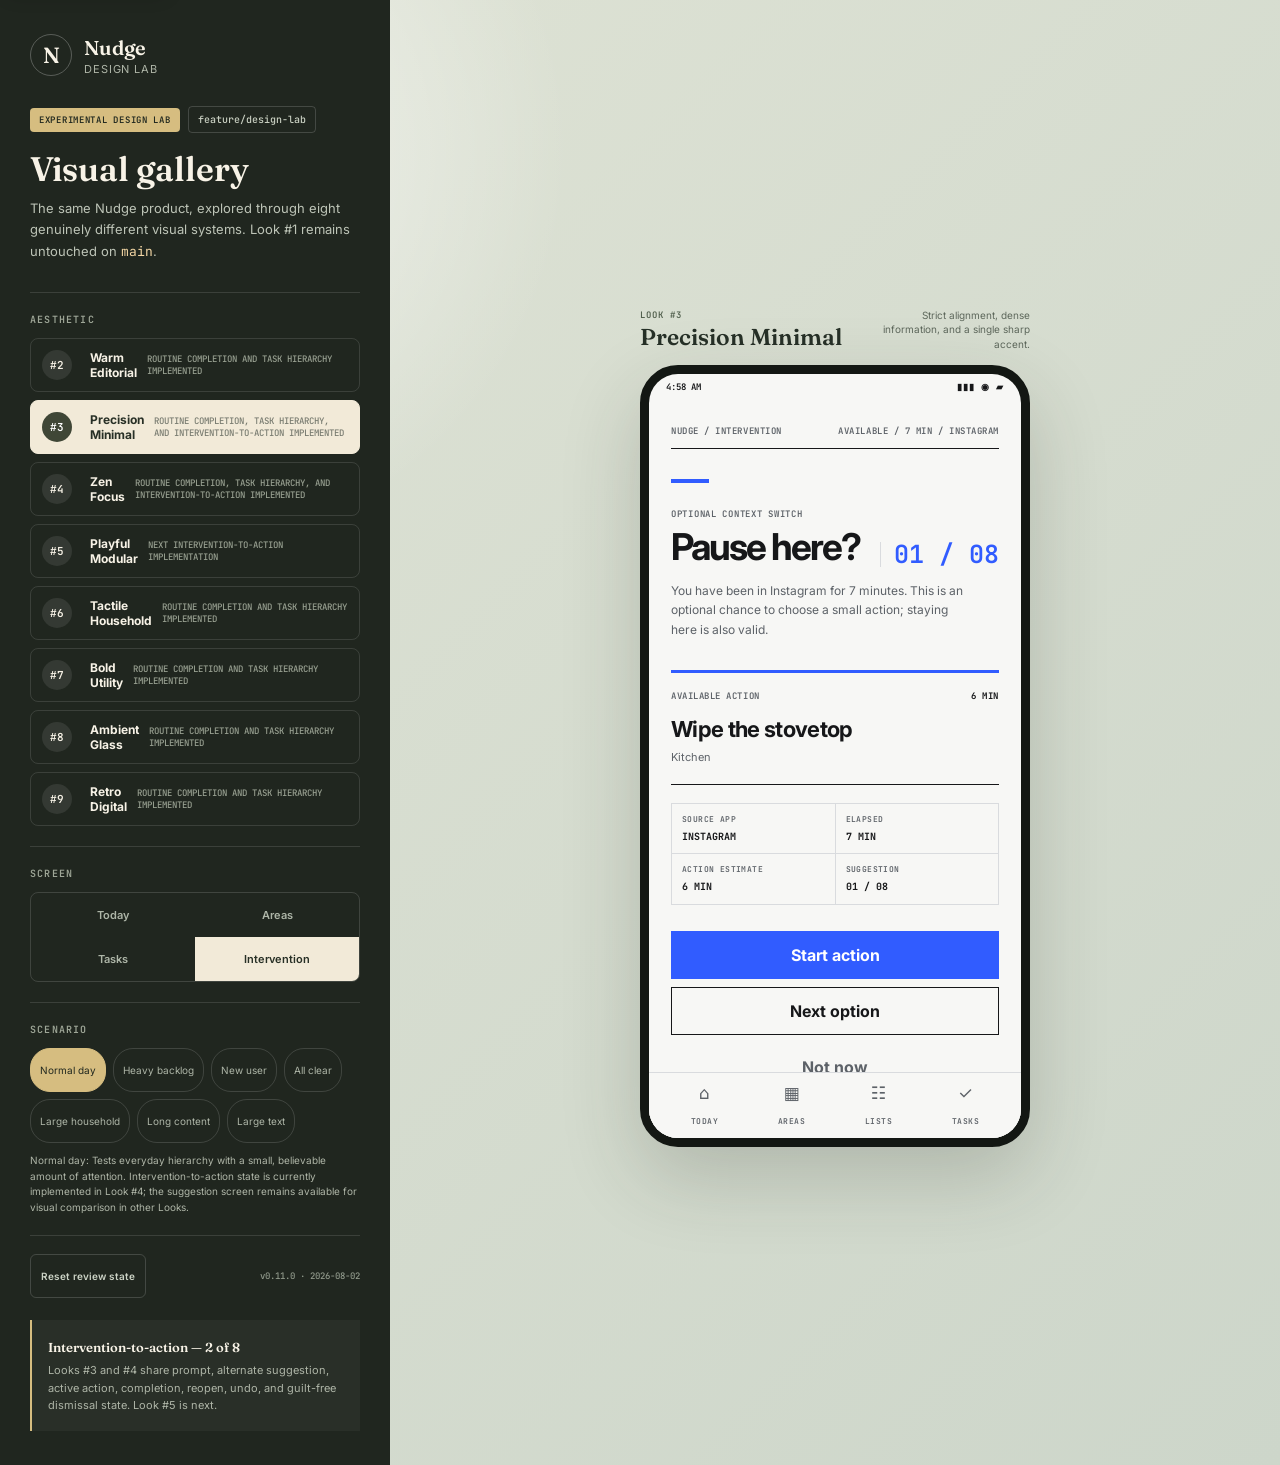
==== commit fee4c6e1: "Load Look 3 intervention and update 0.11.1 review labels" ====
--- a/mockups/design-lab/index.html
+++ b/mockups/design-lab/index.html
@@ -16,6 +16,7 @@
   <link rel="stylesheet" href="look3.css">
   <link rel="stylesheet" href="look3-interactive.css">
   <link rel="stylesheet" href="look3-tasks.css">
+  <link rel="stylesheet" href="look3-intervention.css">
   <link rel="stylesheet" href="look4.css">
   <link rel="stylesheet" href="look4-interactive.css">
   <link rel="stylesheet" href="look4-tasks.css">
@@ -73,22 +74,22 @@
 
       <div class="review-utility">
         <button class="reset-review" data-action="reset-review">Reset review state</button>
-        <span id="build-meta">v0.11.0 · 2026-08-02</span>
+        <span id="build-meta">v0.11.1 · 2026-08-02</span>
       </div>
 
       <div class="review-note">
-        <strong>Intervention-to-action — 1 of 8</strong>
-        <p>Look #4 now supports prompt, alternate suggestion, active action, completion, reopen, undo, and guilt-free dismissal. Look #3 is next.</p>
+        <strong>Intervention-to-action — 2 of 8</strong>
+        <p>Looks #3 and #4 share prompt, alternate suggestion, active action, completion, reopen, undo, and guilt-free dismissal state. Look #5 is next.</p>
       </div>
     </aside>
 
     <main class="preview-stage">
       <div class="preview-caption">
-        <div><span id="look-kicker">Look #4</span><strong id="look-name">Zen Focus</strong></div>
-        <p id="look-description">Quiet screens that reveal one useful action at a time.</p>
+        <div><span id="look-kicker">Look #3</span><strong id="look-name">Precision Minimal</strong></div>
+        <p id="look-description">Strict alignment, dense information, and a single sharp accent.</p>
       </div>
 
-      <div class="mobile-experiment-label">Experimental Design Lab · <span id="mobile-build">v0.11.0</span></div>
+      <div class="mobile-experiment-label">Experimental Design Lab · <span id="mobile-build">v0.11.1</span></div>
 
       <section class="device" aria-label="Nudge phone preview">
         <div class="status-bar"><span id="status-time">9:41</span><span class="status-icons">▮▮▮ ◉ ▰</span></div>
--- a/mockups/design-lab/look3-intervention.css
+++ b/mockups/design-lab/look3-intervention.css
@@ -0,0 +1,248 @@
+/* Look #3 — Precision Minimal Intervention-to-action loop */
+
+html[data-look="3"] .pm-intervention-action {
+  min-height: 100%;
+}
+
+html[data-look="3"] .pm-intervention-title-row {
+  display: grid;
+  grid-template-columns: minmax(0, 1fr) auto;
+  gap: 18px;
+  align-items: end;
+}
+
+html[data-look="3"] .pm-intervention-title-row > div,
+html[data-look="3"] .pm-intervention-card,
+html[data-look="3"] .pm-intervention-facts div {
+  min-width: 0;
+}
+
+html[data-look="3"] .pm-intervention-title-row span,
+html[data-look="3"] .pm-intervention-card-head,
+html[data-look="3"] .pm-intervention-facts dt,
+html[data-look="3"] .pm-intervention-facts dd {
+  font-family: var(--mono);
+  text-transform: uppercase;
+}
+
+html[data-look="3"] .pm-intervention-title-row span {
+  display: block;
+  margin-bottom: 8px;
+  color: var(--pm-muted);
+  font-size: 9px;
+  font-weight: 600;
+  letter-spacing: .08em;
+}
+
+html[data-look="3"] .pm-intervention-title-row strong {
+  min-width: 58px;
+  padding-left: 13px;
+  border-left: 1px solid var(--pm-line);
+  color: var(--pm-accent);
+  font: 600 25px/1 var(--mono);
+  text-align: right;
+}
+
+html[data-look="3"] .pm-intervention-card {
+  margin-top: 28px;
+  padding: 17px 0 18px;
+  border-top: 3px solid var(--pm-accent);
+  border-bottom: 1px solid var(--pm-ink);
+}
+
+html[data-look="3"] .pm-intervention-card.active {
+  border-top-color: var(--pm-ink);
+}
+
+html[data-look="3"] .pm-intervention-card.completed {
+  border-top-color: #287443;
+}
+
+html[data-look="3"] .pm-intervention-card.dismissed {
+  border-top-color: var(--pm-muted);
+}
+
+html[data-look="3"] .pm-intervention-card-head {
+  display: flex;
+  flex-wrap: wrap;
+  justify-content: space-between;
+  gap: 6px 12px;
+  color: var(--pm-muted);
+  font-size: 9px;
+  font-weight: 600;
+  letter-spacing: .06em;
+}
+
+html[data-look="3"] .pm-intervention-card-head b {
+  flex: 0 0 auto;
+  color: var(--pm-ink);
+}
+
+html[data-look="3"] .pm-intervention-card h2 {
+  margin: 14px 0 7px;
+  font-size: 22px;
+  line-height: 1.2;
+  letter-spacing: -.03em;
+  overflow-wrap: anywhere;
+}
+
+html[data-look="3"] .pm-intervention-card p {
+  margin: 0;
+  color: var(--pm-muted);
+  font-size: 11px;
+  line-height: 1.5;
+  overflow-wrap: anywhere;
+}
+
+html[data-look="3"] .pm-intervention-facts {
+  display: grid;
+  grid-template-columns: repeat(2, minmax(0, 1fr));
+  margin: 18px 0 0;
+  border-top: 1px solid var(--pm-line);
+  border-left: 1px solid var(--pm-line);
+}
+
+html[data-look="3"] .pm-intervention-facts div {
+  padding: 10px;
+  border-right: 1px solid var(--pm-line);
+  border-bottom: 1px solid var(--pm-line);
+}
+
+html[data-look="3"] .pm-intervention-facts dt,
+html[data-look="3"] .pm-intervention-facts dd {
+  margin: 0;
+  overflow-wrap: anywhere;
+}
+
+html[data-look="3"] .pm-intervention-facts dt {
+  color: var(--pm-muted);
+  font-size: 8px;
+  font-weight: 600;
+  letter-spacing: .05em;
+}
+
+html[data-look="3"] .pm-intervention-facts dd {
+  margin-top: 6px;
+  color: var(--pm-ink);
+  font-size: 10px;
+  font-weight: 700;
+  line-height: 1.35;
+}
+
+html[data-look="3"] .pm-signal.active { background: var(--pm-ink); }
+html[data-look="3"] .pm-signal.completed { background: #287443; }
+html[data-look="3"] .pm-signal.dismissed { background: var(--pm-muted); }
+
+html[data-look="3"] .pm-intervention-actions .pm-primary,
+html[data-look="3"] .pm-intervention-actions .pm-secondary,
+html[data-look="3"] .pm-intervention-actions .pm-dismiss {
+  width: 100%;
+  min-height: 48px;
+}
+
+html[data-look="3"] .pm-intervention-actions .pm-dismiss {
+  border-top: 1px solid transparent;
+}
+
+html[data-look="3"] .pm-intervention-action button:focus-visible {
+  outline: 3px solid var(--pm-accent);
+  outline-offset: 3px;
+}
+
+@media (max-width: 390px) {
+  html[data-look="3"] .pm-intervention-title-row {
+    grid-template-columns: minmax(0, 1fr);
+    gap: 10px;
+  }
+
+  html[data-look="3"] .pm-intervention-title-row strong {
+    width: fit-content;
+    min-width: 0;
+    padding: 8px 0 0;
+    border-top: 1px solid var(--pm-line);
+    border-left: 0;
+    text-align: left;
+  }
+
+  html[data-look="3"] .pm-intervention-facts {
+    grid-template-columns: minmax(0, 1fr);
+  }
+}
+
+@media (max-height: 700px) {
+  html[data-look="3"] .pm-intervention-action {
+    padding-top: 16px;
+    padding-bottom: 18px;
+  }
+
+  html[data-look="3"] .pm-intervention-action .pm-intervention-body {
+    padding-top: 18px;
+  }
+
+  html[data-look="3"] .pm-intervention-action .pm-signal {
+    margin-bottom: 16px;
+  }
+
+  html[data-look="3"] .pm-intervention-action .pm-intervention-card {
+    margin-top: 18px;
+  }
+
+  html[data-look="3"] .pm-intervention-action .pm-intervention-actions {
+    margin-top: 18px;
+    padding-top: 0;
+  }
+}
+
+html[data-text-scale="large"][data-look="3"] .pm-intervention-title-row span,
+html[data-text-scale="large"][data-look="3"] .pm-intervention-card-head,
+html[data-text-scale="large"][data-look="3"] .pm-intervention-facts dt {
+  font-size: 11px;
+}
+
+html[data-text-scale="large"][data-look="3"] .pm-intervention-card h2 {
+  font-size: 28px;
+}
+
+html[data-text-scale="large"][data-look="3"] .pm-intervention-card p,
+html[data-text-scale="large"][data-look="3"] .pm-intervention-facts dd {
+  font-size: 14px;
+}
+
+html[data-text-scale="large"][data-look="3"] .pm-intervention-actions .pm-primary,
+html[data-text-scale="large"][data-look="3"] .pm-intervention-actions .pm-secondary,
+html[data-text-scale="large"][data-look="3"] .pm-intervention-actions .pm-dismiss {
+  min-height: 54px;
+  font-size: 15px;
+}
+
+@media (forced-colors: active) {
+  html[data-look="3"] .pm-intervention-card,
+  html[data-look="3"] .pm-intervention-facts,
+  html[data-look="3"] .pm-intervention-facts div,
+  html[data-look="3"] .pm-intervention-actions .pm-primary,
+  html[data-look="3"] .pm-intervention-actions .pm-secondary,
+  html[data-look="3"] .pm-intervention-actions .pm-dismiss {
+    border-color: CanvasText;
+    background: Canvas;
+    color: CanvasText;
+  }
+
+  html[data-look="3"] .pm-intervention-actions .pm-primary {
+    background: Highlight;
+    color: HighlightText;
+  }
+
+  html[data-look="3"] .pm-signal,
+  html[data-look="3"] .pm-signal.active,
+  html[data-look="3"] .pm-signal.completed,
+  html[data-look="3"] .pm-signal.dismissed {
+    background: Highlight;
+  }
+}
+
+@media (prefers-reduced-motion: reduce) {
+  html[data-look="3"] .pm-intervention-action * {
+    animation: none !important;
+    transition: none !important;
+  }
+}
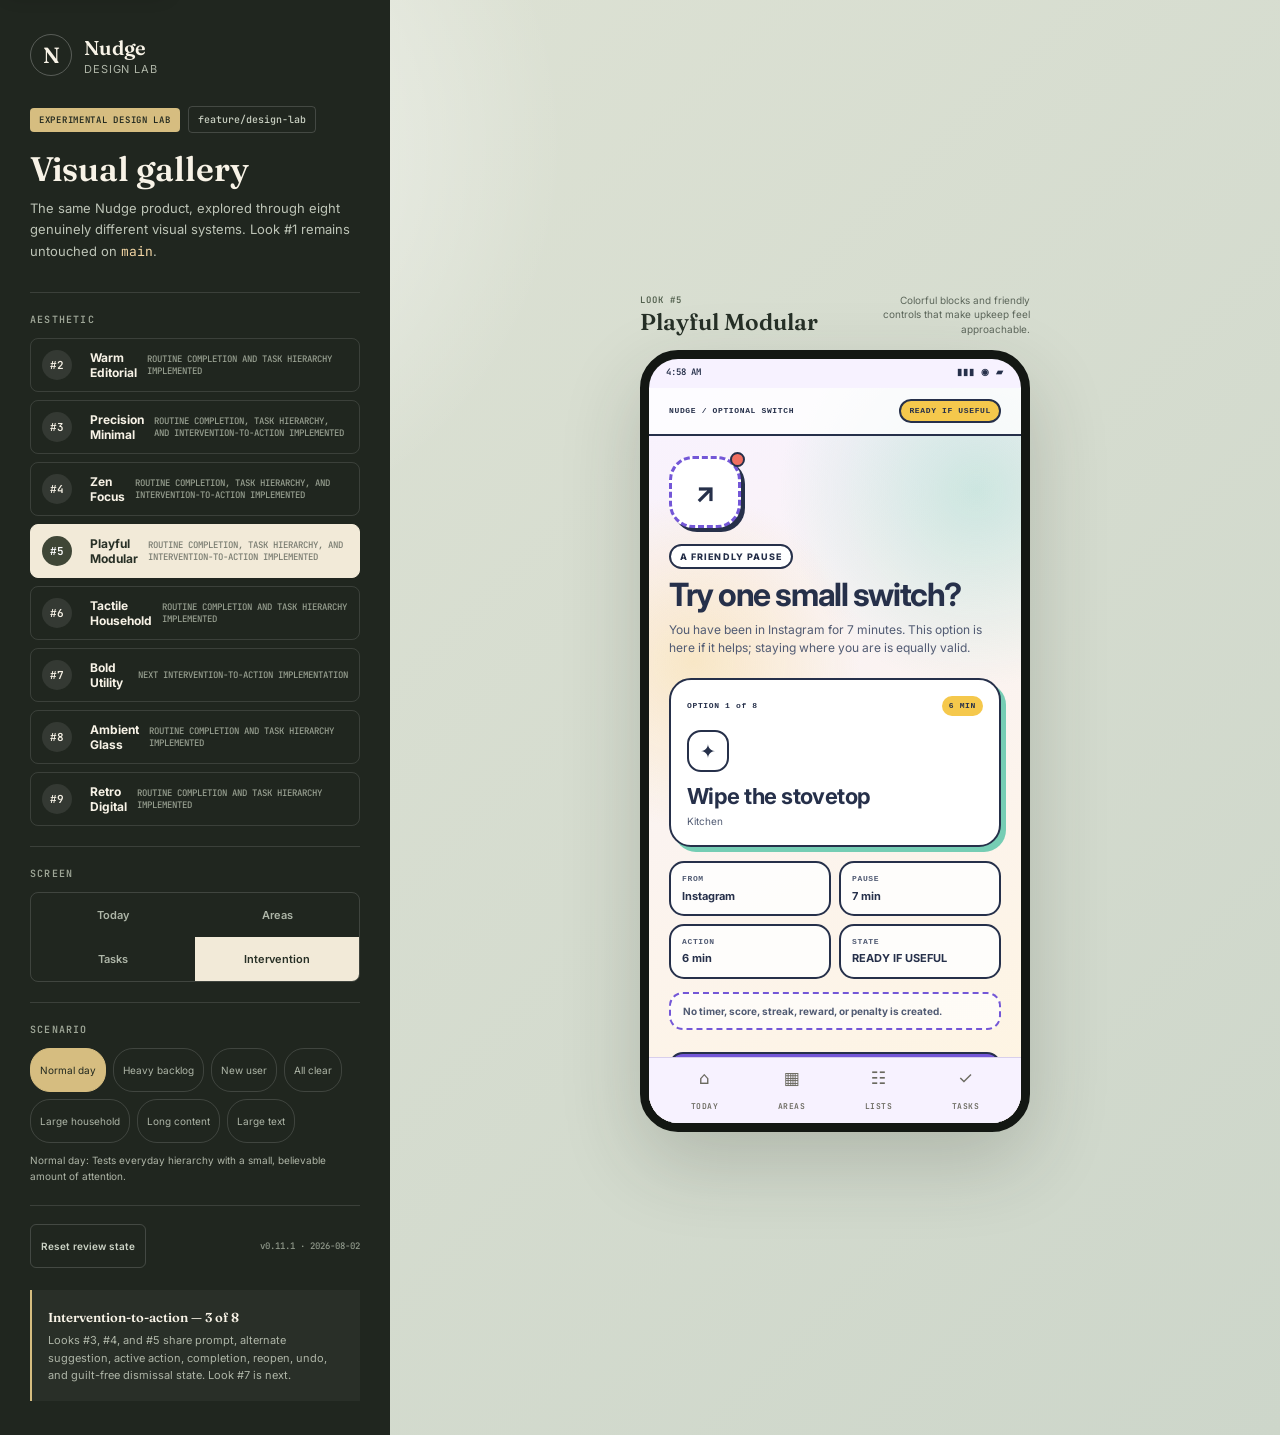
==== commit 6fa87be5: "Load Look 5 intervention and update 0.11.2 review labels" ====
--- a/mockups/design-lab/index.html
+++ b/mockups/design-lab/index.html
@@ -29,6 +29,7 @@
   <link rel="stylesheet" href="look5-quality.css">
   <link rel="stylesheet" href="look5-interactive.css">
   <link rel="stylesheet" href="look5-tasks.css">
+  <link rel="stylesheet" href="look5-intervention.css">
   <link rel="stylesheet" href="look7-quality.css">
   <link rel="stylesheet" href="look7-interactive.css">
   <link rel="stylesheet" href="look7-tasks.css">
@@ -74,22 +75,22 @@
 
       <div class="review-utility">
         <button class="reset-review" data-action="reset-review">Reset review state</button>
-        <span id="build-meta">v0.11.1 · 2026-08-02</span>
+        <span id="build-meta">v0.11.2 · 2026-08-02</span>
       </div>
 
       <div class="review-note">
-        <strong>Intervention-to-action — 2 of 8</strong>
-        <p>Looks #3 and #4 share prompt, alternate suggestion, active action, completion, reopen, undo, and guilt-free dismissal state. Look #5 is next.</p>
+        <strong>Intervention-to-action — 3 of 8</strong>
+        <p>Looks #3, #4, and #5 share prompt, alternate suggestion, active action, completion, reopen, undo, and guilt-free dismissal state. Look #7 is next.</p>
       </div>
     </aside>
 
     <main class="preview-stage">
       <div class="preview-caption">
-        <div><span id="look-kicker">Look #3</span><strong id="look-name">Precision Minimal</strong></div>
-        <p id="look-description">Strict alignment, dense information, and a single sharp accent.</p>
+        <div><span id="look-kicker">Look #5</span><strong id="look-name">Playful Modular</strong></div>
+        <p id="look-description">Colorful blocks and friendly controls that make upkeep feel approachable.</p>
       </div>
 
-      <div class="mobile-experiment-label">Experimental Design Lab · <span id="mobile-build">v0.11.1</span></div>
+      <div class="mobile-experiment-label">Experimental Design Lab · <span id="mobile-build">v0.11.2</span></div>
 
       <section class="device" aria-label="Nudge phone preview">
         <div class="status-bar"><span id="status-time">9:41</span><span class="status-icons">▮▮▮ ◉ ▰</span></div>
--- a/mockups/design-lab/look5-intervention.css
+++ b/mockups/design-lab/look5-intervention.css
@@ -0,0 +1,278 @@
+/* Look #5 — Playful Modular Intervention-to-action loop */
+
+html[data-look="5"] .pl-intervention-action {
+  min-height: 100%;
+  padding: 0 20px 28px;
+  align-items: stretch;
+  overflow-x: hidden;
+  background:
+    radial-gradient(circle at 88% 12%, rgba(117,205,180,.34), transparent 24%),
+    radial-gradient(circle at 12% 32%, rgba(245,200,76,.28), transparent 25%),
+    linear-gradient(155deg, #f8f2ff, #fff5dd);
+}
+
+html[data-look="5"] .pl-intervention-statusline {
+  display: flex;
+  justify-content: space-between;
+  align-items: center;
+  gap: 10px;
+  min-height: 48px;
+  margin: 0 -20px 20px;
+  padding: 10px 20px;
+  border-bottom: 2px solid var(--pl-ink);
+  background: rgba(255,255,255,.78);
+  font: 900 8px/1.3 ui-monospace, monospace;
+  letter-spacing: .08em;
+}
+
+html[data-look="5"] .pl-intervention-statusline strong {
+  padding: 5px 8px;
+  border: 2px solid var(--pl-ink);
+  border-radius: 999px;
+  background: var(--pl-yellow);
+  font-size: 8px;
+  text-align: right;
+}
+
+html[data-look="5"] .pl-intervention-action.active .pl-intervention-statusline strong { background: var(--pl-mint); }
+html[data-look="5"] .pl-intervention-action.completed .pl-intervention-statusline strong { background: #d9f6d5; }
+html[data-look="5"] .pl-intervention-action.dismissed .pl-intervention-statusline strong { background: #fff; }
+
+html[data-look="5"] .pl-intervention-main {
+  width: 100%;
+  display: flex;
+  flex-direction: column;
+  align-items: flex-start;
+}
+
+html[data-look="5"] .pl-intervention-orbit {
+  position: relative;
+  width: 72px;
+  height: 72px;
+  display: grid;
+  place-items: center;
+  margin-bottom: 16px;
+  border: 3px dashed var(--pl-purple);
+  border-radius: 24px;
+  background: #fff;
+  box-shadow: 4px 4px 0 var(--pl-ink);
+}
+
+html[data-look="5"] .pl-intervention-orbit span {
+  position: absolute;
+  width: 15px;
+  height: 15px;
+  top: -7px;
+  right: -7px;
+  border: 2px solid var(--pl-ink);
+  border-radius: 50%;
+  background: var(--pl-coral);
+}
+
+html[data-look="5"] .pl-intervention-orbit b {
+  font-size: 28px;
+  line-height: 1;
+}
+
+html[data-look="5"] .pl-intervention-orbit.active { border-style: solid; background: #e9fbf6; }
+html[data-look="5"] .pl-intervention-orbit.completed { border-style: solid; background: #e4f7df; }
+html[data-look="5"] .pl-intervention-orbit.dismissed { border-color: var(--pl-muted); border-style: solid; box-shadow: none; }
+html[data-look="5"] .pl-intervention-orbit.dismissed span { background: #fff; }
+
+html[data-look="5"] .pl-intervention-action h1 {
+  max-width: 330px;
+  margin: 10px 0 9px;
+  font-size: 32px;
+  line-height: 1.02;
+  letter-spacing: -.045em;
+}
+
+html[data-look="5"] .pl-intervention-main > p:not(.pl-intervention-boundary) {
+  max-width: 330px;
+  margin: 0;
+  color: var(--pl-muted);
+  font-size: 12px;
+  line-height: 1.55;
+}
+
+html[data-look="5"] .pl-intervention-choice {
+  width: 100%;
+  margin-top: 20px;
+  padding: 16px;
+  border: 2px solid var(--pl-ink);
+  border-radius: 22px;
+  background: #fff;
+  box-shadow: 5px 5px 0 var(--pl-mint);
+}
+
+html[data-look="5"] .pl-intervention-choice.active { background: #e9fbf6; box-shadow: 5px 5px 0 var(--pl-purple); }
+html[data-look="5"] .pl-intervention-choice.completed { background: #effbe9; box-shadow: 5px 5px 0 var(--pl-yellow); }
+html[data-look="5"] .pl-intervention-choice.dismissed { background: rgba(255,255,255,.82); box-shadow: none; }
+
+html[data-look="5"] .pl-intervention-choice-top {
+  display: flex;
+  justify-content: space-between;
+  align-items: center;
+  gap: 12px;
+  font: 900 8px/1.3 ui-monospace, monospace;
+  letter-spacing: .08em;
+}
+
+html[data-look="5"] .pl-intervention-choice-top b {
+  padding: 5px 7px;
+  border-radius: 999px;
+  background: var(--pl-yellow);
+  white-space: nowrap;
+}
+
+html[data-look="5"] .pl-intervention-choice.active .pl-intervention-choice-top b { background: var(--pl-mint); }
+html[data-look="5"] .pl-intervention-choice.completed .pl-intervention-choice-top b { background: #d9f6d5; }
+html[data-look="5"] .pl-intervention-choice.dismissed .pl-intervention-choice-top b { background: #ece8f5; }
+
+html[data-look="5"] .pl-intervention-choice-icon {
+  width: 42px;
+  height: 42px;
+  display: grid;
+  place-items: center;
+  margin-top: 14px;
+  border: 2px solid var(--pl-ink);
+  border-radius: 14px;
+  background: #fff;
+  font-size: 19px;
+  font-weight: 900;
+}
+
+html[data-look="5"] .pl-intervention-choice h2 {
+  margin: 12px 0 5px;
+  font-size: 22px;
+  line-height: 1.14;
+  letter-spacing: -.025em;
+  overflow-wrap: anywhere;
+}
+
+html[data-look="5"] .pl-intervention-choice > p {
+  margin: 0;
+  color: var(--pl-muted);
+  font-size: 10px;
+  line-height: 1.45;
+  overflow-wrap: anywhere;
+}
+
+html[data-look="5"] .pl-intervention-context {
+  width: 100%;
+  display: grid;
+  grid-template-columns: repeat(2, minmax(0, 1fr));
+  gap: 8px;
+  margin-top: 14px;
+}
+
+html[data-look="5"] .pl-intervention-context > div {
+  min-width: 0;
+  padding: 11px;
+  border: 2px solid var(--pl-ink);
+  border-radius: 15px;
+  background: rgba(255,255,255,.82);
+}
+
+html[data-look="5"] .pl-intervention-context span,
+html[data-look="5"] .pl-intervention-context strong { display: block; }
+html[data-look="5"] .pl-intervention-context span { color: var(--pl-muted); font: 900 8px/1.2 ui-monospace, monospace; letter-spacing: .08em; }
+html[data-look="5"] .pl-intervention-context strong { margin-top: 5px; font-size: 11px; line-height: 1.3; overflow-wrap: anywhere; }
+
+html[data-look="5"] .pl-intervention-boundary {
+  width: 100%;
+  margin: 13px 0 0;
+  padding: 10px 12px;
+  border: 2px dashed var(--pl-purple);
+  border-radius: 14px;
+  background: rgba(255,255,255,.65);
+  color: var(--pl-muted);
+  font-size: 10px;
+  font-weight: 700;
+  line-height: 1.45;
+}
+
+html[data-look="5"] .pl-intervention-actions {
+  width: 100%;
+  display: grid;
+  gap: 9px;
+  margin-top: auto;
+  padding-top: 22px;
+}
+
+html[data-look="5"] .pl-intervention-actions button {
+  width: 100%;
+  min-height: 48px;
+  padding: 9px 14px;
+  overflow-wrap: anywhere;
+}
+
+html[data-look="5"] .pl-intervention-action .pl-primary { background: var(--pl-purple); }
+html[data-look="5"] .pl-intervention-action.completed .pl-secondary:first-child { background: #effbe9; }
+
+html[data-look="5"] .pl-intervention-action button:focus-visible {
+  outline: 4px solid #111827;
+  outline-offset: 3px;
+}
+
+@media (max-width: 370px) {
+  html[data-look="5"] .pl-intervention-action { padding-inline: 14px; }
+  html[data-look="5"] .pl-intervention-statusline { margin-inline: -14px; padding-inline: 14px; }
+  html[data-look="5"] .pl-intervention-action h1 { font-size: 28px; }
+  html[data-look="5"] .pl-intervention-context { grid-template-columns: minmax(0, 1fr); }
+  html[data-look="5"] .pl-intervention-choice { padding: 14px; border-radius: 18px; }
+}
+
+@media (max-height: 720px) {
+  html[data-look="5"] .pl-intervention-statusline { margin-bottom: 12px; }
+  html[data-look="5"] .pl-intervention-orbit { width: 58px; height: 58px; margin-bottom: 10px; border-radius: 18px; }
+  html[data-look="5"] .pl-intervention-orbit b { font-size: 23px; }
+  html[data-look="5"] .pl-intervention-action h1 { margin-top: 7px; font-size: 27px; }
+  html[data-look="5"] .pl-intervention-choice { margin-top: 13px; padding: 13px; }
+  html[data-look="5"] .pl-intervention-context { margin-top: 10px; }
+  html[data-look="5"] .pl-intervention-context > div { padding: 8px; }
+  html[data-look="5"] .pl-intervention-boundary { margin-top: 9px; padding-block: 8px; }
+  html[data-look="5"] .pl-intervention-actions { padding-top: 14px; }
+}
+
+html[data-text-scale="large"][data-look="5"] .pl-intervention-action h1 { font-size: 38px; }
+html[data-text-scale="large"][data-look="5"] .pl-intervention-main > p:not(.pl-intervention-boundary),
+html[data-text-scale="large"][data-look="5"] .pl-intervention-choice > p,
+html[data-text-scale="large"][data-look="5"] .pl-intervention-boundary { font-size: 14px; }
+html[data-text-scale="large"][data-look="5"] .pl-intervention-choice h2 { font-size: 28px; }
+html[data-text-scale="large"][data-look="5"] .pl-intervention-context { grid-template-columns: minmax(0, 1fr); }
+html[data-text-scale="large"][data-look="5"] .pl-intervention-context span { font-size: 10px; }
+html[data-text-scale="large"][data-look="5"] .pl-intervention-context strong { font-size: 15px; }
+html[data-text-scale="large"][data-look="5"] .pl-intervention-actions button { min-height: 54px; font-size: 15px; }
+
+@media (forced-colors: active) {
+  html[data-look="5"] .pl-intervention-action,
+  html[data-look="5"] .pl-intervention-statusline,
+  html[data-look="5"] .pl-intervention-statusline strong,
+  html[data-look="5"] .pl-intervention-orbit,
+  html[data-look="5"] .pl-intervention-choice,
+  html[data-look="5"] .pl-intervention-choice-top b,
+  html[data-look="5"] .pl-intervention-choice-icon,
+  html[data-look="5"] .pl-intervention-context > div,
+  html[data-look="5"] .pl-intervention-boundary,
+  html[data-look="5"] .pl-intervention-actions button {
+    color: CanvasText;
+    background: Canvas;
+    border-color: CanvasText;
+    box-shadow: none;
+  }
+
+  html[data-look="5"] .pl-intervention-orbit span {
+    background: Highlight;
+    border-color: CanvasText;
+  }
+}
+
+@media (prefers-reduced-motion: reduce) {
+  html[data-look="5"] .pl-intervention-action *,
+  html[data-look="5"] .pl-intervention-action *::before,
+  html[data-look="5"] .pl-intervention-action *::after {
+    transition: none !important;
+    animation: none !important;
+  }
+}
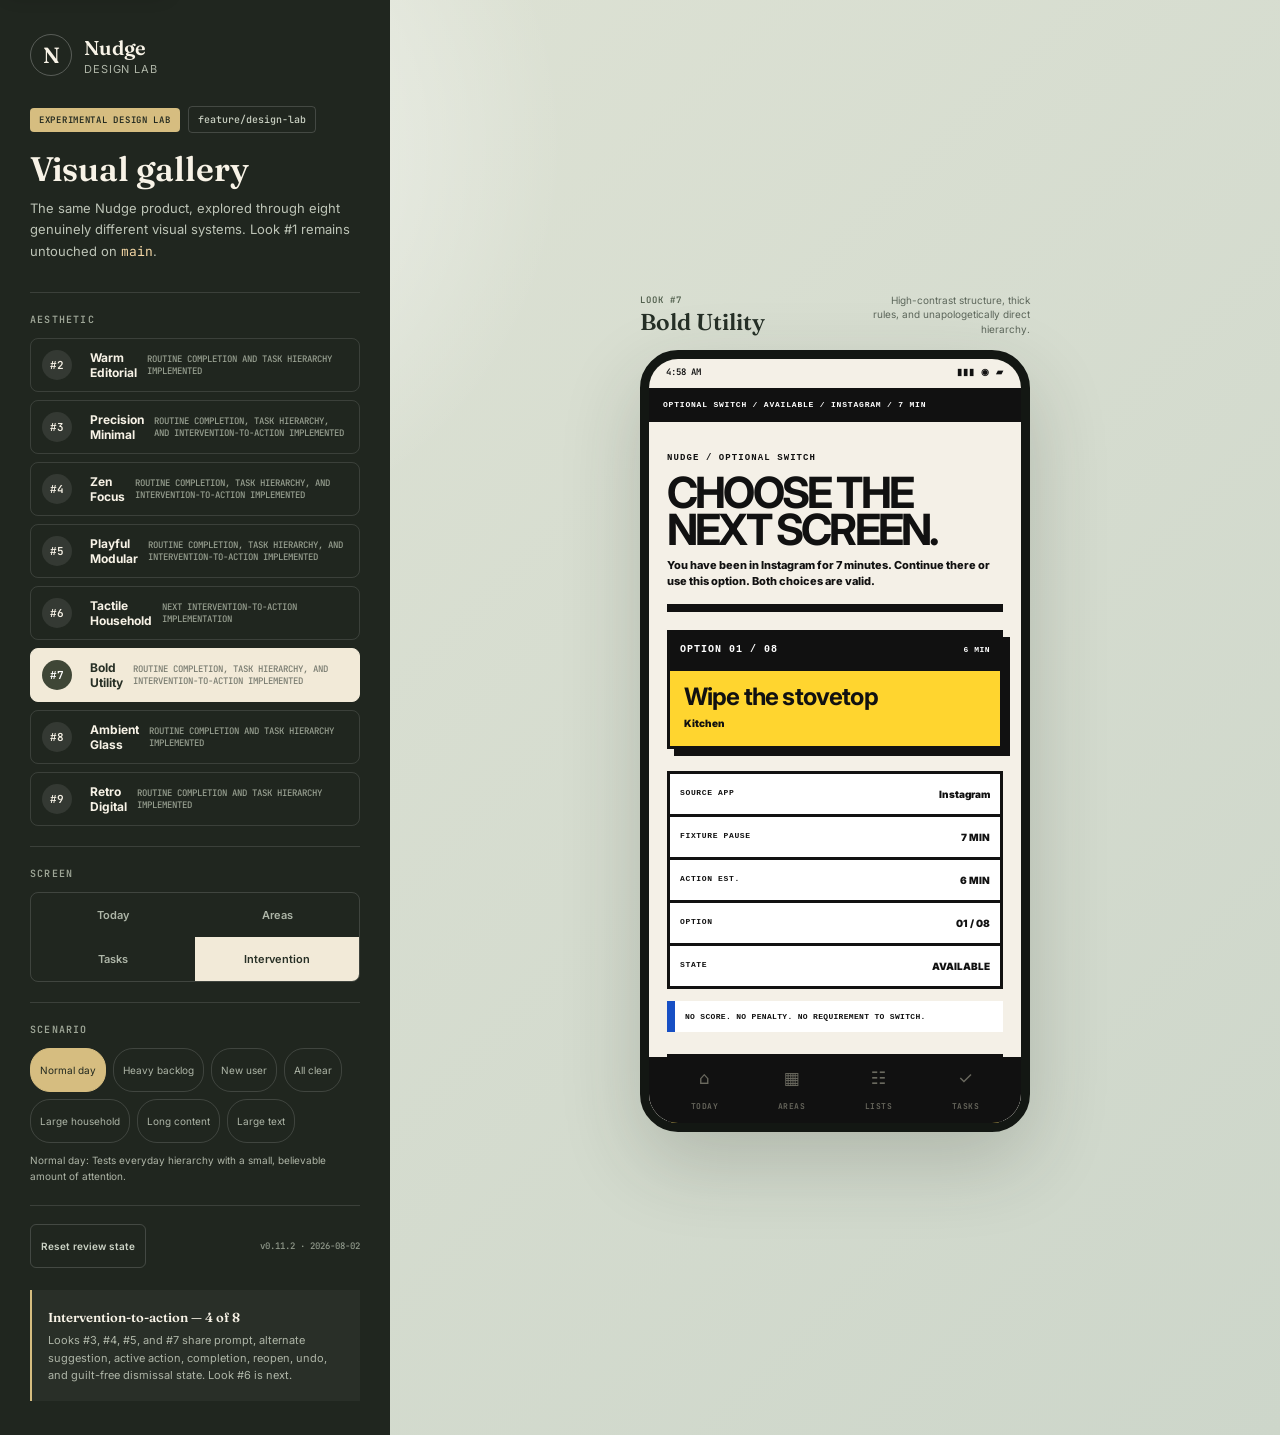
==== commit b8593b95: "Load Look 7 intervention and update 0.11.3 review labels" ====
--- a/mockups/design-lab/index.html
+++ b/mockups/design-lab/index.html
@@ -33,6 +33,7 @@
   <link rel="stylesheet" href="look7-quality.css">
   <link rel="stylesheet" href="look7-interactive.css">
   <link rel="stylesheet" href="look7-tasks.css">
+  <link rel="stylesheet" href="look7-intervention.css">
   <link rel="stylesheet" href="look8-quality.css">
   <link rel="stylesheet" href="look8-interactive.css">
   <link rel="stylesheet" href="look8-tasks.css">
@@ -75,22 +76,22 @@
 
       <div class="review-utility">
         <button class="reset-review" data-action="reset-review">Reset review state</button>
-        <span id="build-meta">v0.11.2 · 2026-08-02</span>
+        <span id="build-meta">v0.11.3 · 2026-08-02</span>
       </div>
 
       <div class="review-note">
-        <strong>Intervention-to-action — 3 of 8</strong>
-        <p>Looks #3, #4, and #5 share prompt, alternate suggestion, active action, completion, reopen, undo, and guilt-free dismissal state. Look #7 is next.</p>
+        <strong>Intervention-to-action — 4 of 8</strong>
+        <p>Looks #3, #4, #5, and #7 share prompt, alternate suggestion, active action, completion, reopen, undo, and guilt-free dismissal state. Look #6 is next.</p>
       </div>
     </aside>
 
     <main class="preview-stage">
       <div class="preview-caption">
-        <div><span id="look-kicker">Look #5</span><strong id="look-name">Playful Modular</strong></div>
-        <p id="look-description">Colorful blocks and friendly controls that make upkeep feel approachable.</p>
+        <div><span id="look-kicker">Look #7</span><strong id="look-name">Bold Utility</strong></div>
+        <p id="look-description">High-contrast structure, thick rules, and unapologetically direct hierarchy.</p>
       </div>
 
-      <div class="mobile-experiment-label">Experimental Design Lab · <span id="mobile-build">v0.11.2</span></div>
+      <div class="mobile-experiment-label">Experimental Design Lab · <span id="mobile-build">v0.11.3</span></div>
 
       <section class="device" aria-label="Nudge phone preview">
         <div class="status-bar"><span id="status-time">9:41</span><span class="status-icons">▮▮▮ ◉ ▰</span></div>
--- a/mockups/design-lab/look7-intervention.css
+++ b/mockups/design-lab/look7-intervention.css
@@ -0,0 +1,280 @@
+/* Look #7 — Bold Utility Intervention-to-action */
+
+html[data-look="7"] .bu-intervention-action {
+  min-height: 100%;
+  display: flex;
+  flex-direction: column;
+  overflow-x: hidden;
+  background: var(--bu-bg);
+  color: #111;
+}
+
+html[data-look="7"] .bu-intervention-marquee {
+  min-height: 34px;
+  display: flex;
+  align-items: center;
+  padding: 7px 14px;
+  background: #111;
+  color: #fff;
+  font: 900 8px/1.2 ui-monospace, monospace;
+  letter-spacing: .1em;
+  overflow-wrap: anywhere;
+}
+
+html[data-look="7"] .bu-intervention-content {
+  padding: 22px 18px 0;
+}
+
+html[data-look="7"] .bu-intervention-heading {
+  padding-bottom: 14px;
+  border-bottom: 8px solid #111;
+}
+
+html[data-look="7"] .bu-intervention-heading > span {
+  font: 900 9px/1.2 ui-monospace, monospace;
+  letter-spacing: .12em;
+}
+
+html[data-look="7"] .bu-intervention-heading h1 {
+  margin: 10px 0 9px;
+  font-size: 43px;
+  line-height: .86;
+  letter-spacing: -.065em;
+}
+
+html[data-look="7"] .bu-intervention-heading p {
+  margin: 0;
+  max-width: 330px;
+  font-size: 11px;
+  font-weight: 800;
+  line-height: 1.48;
+}
+
+html[data-look="7"] .bu-intervention-card {
+  margin-top: 18px;
+  padding: 0 14px 15px;
+  border: 3px solid #111;
+  background: var(--bu-yellow);
+  box-shadow: 7px 7px 0 #111;
+}
+
+html[data-look="7"] .bu-intervention-card.active { background: #dce8ff; }
+html[data-look="7"] .bu-intervention-card.completed { background: #dff4dc; }
+html[data-look="7"] .bu-intervention-card.dismissed { background: #fff; }
+
+html[data-look="7"] .bu-intervention-band {
+  min-height: 38px;
+  display: flex;
+  align-items: center;
+  justify-content: space-between;
+  gap: 12px;
+  margin: 0 -14px 14px;
+  padding: 7px 10px;
+  border-bottom: 3px solid #111;
+  background: #111;
+  color: #fff;
+  font: 900 8px/1.2 ui-monospace, monospace;
+  letter-spacing: .06em;
+}
+
+html[data-look="7"] .bu-intervention-card h2 {
+  margin: 0;
+  font-size: 24px;
+  line-height: 1.02;
+  letter-spacing: -.035em;
+  overflow-wrap: anywhere;
+}
+
+html[data-look="7"] .bu-intervention-card > p {
+  margin: 8px 0 0;
+  font-size: 10px;
+  font-weight: 900;
+  line-height: 1.4;
+  overflow-wrap: anywhere;
+}
+
+html[data-look="7"] .bu-intervention-facts {
+  margin: 22px 0 0;
+  border: 3px solid #111;
+  border-bottom: 0;
+}
+
+html[data-look="7"] .bu-intervention-facts > div {
+  min-height: 43px;
+  display: grid;
+  grid-template-columns: minmax(0, 1fr) minmax(90px, 1fr);
+  gap: 10px;
+  align-items: center;
+  padding: 8px 10px;
+  border-bottom: 3px solid #111;
+  background: #fff;
+}
+
+html[data-look="7"] .bu-intervention-facts dt,
+html[data-look="7"] .bu-intervention-facts dd {
+  margin: 0;
+  overflow-wrap: anywhere;
+}
+
+html[data-look="7"] .bu-intervention-facts dt {
+  font: 900 8px/1.3 ui-monospace, monospace;
+  letter-spacing: .08em;
+}
+
+html[data-look="7"] .bu-intervention-facts dd {
+  text-align: right;
+  font-size: 10px;
+  font-weight: 900;
+}
+
+html[data-look="7"] .bu-intervention-boundary {
+  margin: 12px 0 0;
+  padding: 10px;
+  border-left: 8px solid var(--bu-blue);
+  background: #fff;
+  font: 900 8px/1.45 ui-monospace, monospace;
+  letter-spacing: .04em;
+}
+
+html[data-look="7"] .bu-intervention-actions {
+  width: 100%;
+  display: grid;
+  gap: 8px;
+  margin-top: auto;
+  padding: 22px 18px 24px;
+}
+
+html[data-look="7"] .bu-intervention-actions button {
+  width: 100%;
+  min-height: 48px;
+  padding: 9px 12px;
+  border: 3px solid #111;
+  border-radius: 0;
+  color: #111;
+  font-size: 10px;
+  font-weight: 900;
+  text-align: left;
+  cursor: pointer;
+  overflow-wrap: anywhere;
+}
+
+html[data-look="7"] .bu-intervention-actions .bu-primary {
+  background: var(--bu-red);
+}
+
+html[data-look="7"] .bu-intervention-actions .bu-secondary {
+  background: var(--bu-yellow);
+}
+
+html[data-look="7"] .bu-intervention-actions .bu-dismiss {
+  background: transparent;
+}
+
+html[data-look="7"] .bu-intervention-action.completed .bu-intervention-actions .bu-secondary:first-child {
+  background: #dff4dc;
+}
+
+html[data-look="7"] .bu-intervention-actions button:focus-visible {
+  outline: 4px solid var(--bu-blue);
+  outline-offset: 3px;
+}
+
+@media (max-width: 370px) {
+  html[data-look="7"] .bu-intervention-content,
+  html[data-look="7"] .bu-intervention-actions {
+    padding-inline: 14px;
+  }
+
+  html[data-look="7"] .bu-intervention-heading h1 {
+    font-size: 38px;
+  }
+
+  html[data-look="7"] .bu-intervention-facts > div {
+    grid-template-columns: minmax(0, 1fr);
+    gap: 4px;
+  }
+
+  html[data-look="7"] .bu-intervention-facts dd {
+    text-align: left;
+  }
+}
+
+@media (max-height: 720px) {
+  html[data-look="7"] .bu-intervention-content { padding-top: 15px; }
+  html[data-look="7"] .bu-intervention-heading { padding-bottom: 10px; border-bottom-width: 6px; }
+  html[data-look="7"] .bu-intervention-heading h1 { margin-block: 7px; font-size: 36px; }
+  html[data-look="7"] .bu-intervention-card { margin-top: 12px; padding-bottom: 11px; }
+  html[data-look="7"] .bu-intervention-band { min-height: 32px; margin-bottom: 10px; }
+  html[data-look="7"] .bu-intervention-card h2 { font-size: 20px; }
+  html[data-look="7"] .bu-intervention-facts { margin-top: 14px; }
+  html[data-look="7"] .bu-intervention-facts > div { min-height: 36px; padding-block: 6px; }
+  html[data-look="7"] .bu-intervention-boundary { margin-top: 9px; padding-block: 7px; }
+  html[data-look="7"] .bu-intervention-actions { padding-top: 14px; padding-bottom: 16px; }
+}
+
+html[data-text-scale="large"][data-look="7"] .bu-intervention-heading h1 {
+  font-size: 48px;
+}
+
+html[data-text-scale="large"][data-look="7"] .bu-intervention-heading p,
+html[data-text-scale="large"][data-look="7"] .bu-intervention-card > p {
+  font-size: 15px;
+}
+
+html[data-text-scale="large"][data-look="7"] .bu-intervention-card h2 {
+  font-size: 30px;
+}
+
+html[data-text-scale="large"][data-look="7"] .bu-intervention-facts > div {
+  grid-template-columns: minmax(0, 1fr);
+  gap: 5px;
+}
+
+html[data-text-scale="large"][data-look="7"] .bu-intervention-facts dt {
+  font-size: 10px;
+}
+
+html[data-text-scale="large"][data-look="7"] .bu-intervention-facts dd {
+  text-align: left;
+  font-size: 15px;
+}
+
+html[data-text-scale="large"][data-look="7"] .bu-intervention-boundary {
+  font-size: 11px;
+}
+
+html[data-text-scale="large"][data-look="7"] .bu-intervention-actions button {
+  min-height: 54px;
+  font-size: 14px;
+}
+
+@media (forced-colors: active) {
+  html[data-look="7"] .bu-intervention-action,
+  html[data-look="7"] .bu-intervention-marquee,
+  html[data-look="7"] .bu-intervention-heading,
+  html[data-look="7"] .bu-intervention-card,
+  html[data-look="7"] .bu-intervention-band,
+  html[data-look="7"] .bu-intervention-facts,
+  html[data-look="7"] .bu-intervention-facts > div,
+  html[data-look="7"] .bu-intervention-boundary,
+  html[data-look="7"] .bu-intervention-actions button {
+    color: CanvasText;
+    background: Canvas;
+    border-color: CanvasText;
+    box-shadow: none;
+  }
+
+  html[data-look="7"] .bu-intervention-card.completed .bu-intervention-band {
+    color: HighlightText;
+    background: Highlight;
+  }
+}
+
+@media (prefers-reduced-motion: reduce) {
+  html[data-look="7"] .bu-intervention-action *,
+  html[data-look="7"] .bu-intervention-action *::before,
+  html[data-look="7"] .bu-intervention-action *::after {
+    transition: none !important;
+    animation: none !important;
+  }
+}
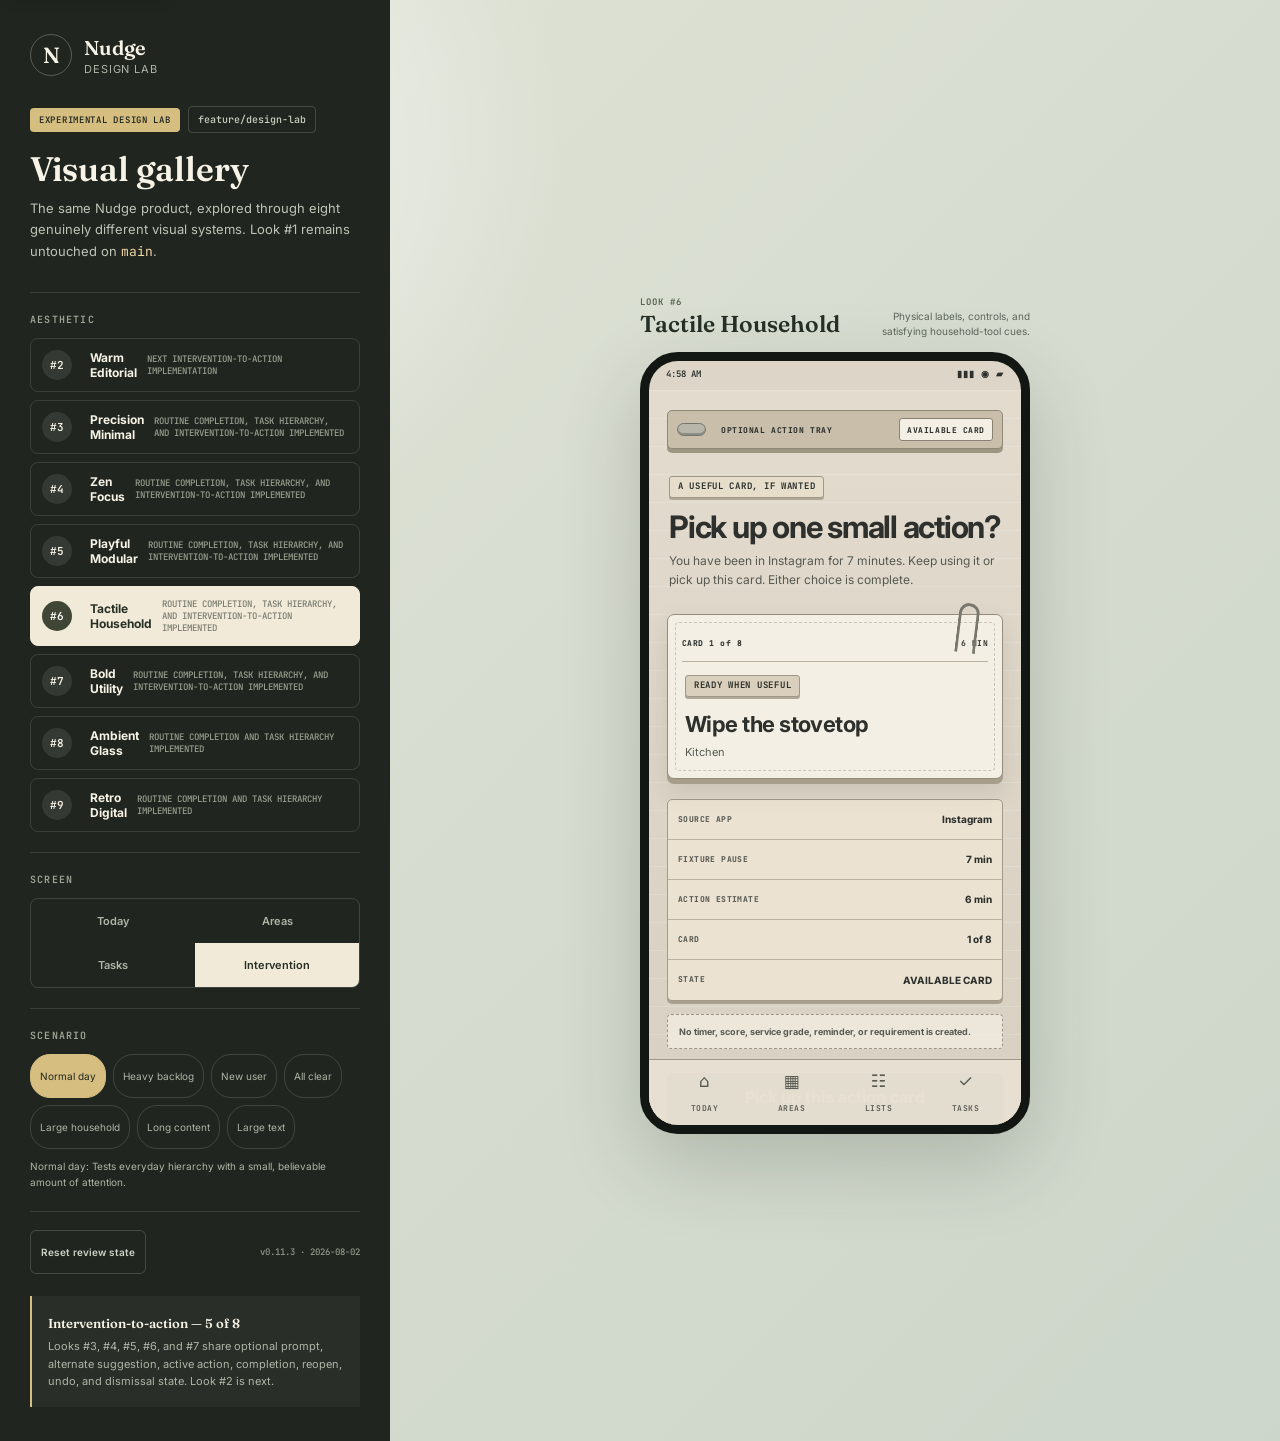
==== commit 6ca8d414: "Load Look 6 intervention and update 0.11.4 review labels" ====
--- a/mockups/design-lab/index.html
+++ b/mockups/design-lab/index.html
@@ -25,6 +25,7 @@
   <link rel="stylesheet" href="look6-quality.css">
   <link rel="stylesheet" href="look6-interactive.css">
   <link rel="stylesheet" href="look6-tasks.css">
+  <link rel="stylesheet" href="look6-intervention.css">
   <link rel="stylesheet" href="expanded-looks.css">
   <link rel="stylesheet" href="look5-quality.css">
   <link rel="stylesheet" href="look5-interactive.css">
@@ -76,22 +77,22 @@
 
       <div class="review-utility">
         <button class="reset-review" data-action="reset-review">Reset review state</button>
-        <span id="build-meta">v0.11.3 · 2026-08-02</span>
+        <span id="build-meta">v0.11.4 · 2026-08-02</span>
       </div>
 
       <div class="review-note">
-        <strong>Intervention-to-action — 4 of 8</strong>
-        <p>Looks #3, #4, #5, and #7 share prompt, alternate suggestion, active action, completion, reopen, undo, and guilt-free dismissal state. Look #6 is next.</p>
+        <strong>Intervention-to-action — 5 of 8</strong>
+        <p>Looks #3, #4, #5, #6, and #7 share optional prompt, alternate suggestion, active action, completion, reopen, undo, and dismissal state. Look #2 is next.</p>
       </div>
     </aside>
 
     <main class="preview-stage">
       <div class="preview-caption">
-        <div><span id="look-kicker">Look #7</span><strong id="look-name">Bold Utility</strong></div>
-        <p id="look-description">High-contrast structure, thick rules, and unapologetically direct hierarchy.</p>
+        <div><span id="look-kicker">Look #6</span><strong id="look-name">Tactile Household</strong></div>
+        <p id="look-description">Physical labels, controls, and satisfying household-tool cues.</p>
       </div>
 
-      <div class="mobile-experiment-label">Experimental Design Lab · <span id="mobile-build">v0.11.3</span></div>
+      <div class="mobile-experiment-label">Experimental Design Lab · <span id="mobile-build">v0.11.4</span></div>
 
       <section class="device" aria-label="Nudge phone preview">
         <div class="status-bar"><span id="status-time">9:41</span><span class="status-icons">▮▮▮ ◉ ▰</span></div>
--- a/mockups/design-lab/look6-intervention.css
+++ b/mockups/design-lab/look6-intervention.css
@@ -0,0 +1,359 @@
+/* Look #6 — Tactile Household Intervention-to-action */
+
+html[data-look="6"] .th-intervention-action {
+  min-height: 100%;
+  padding: 20px 18px 24px;
+  background:
+    linear-gradient(rgba(255,255,255,.16) 1px, transparent 1px) 0 0 / 100% 28px,
+    linear-gradient(180deg, #e2dbce, #d6cebf);
+}
+
+html[data-look="6"] .th-intervention-content {
+  width: 100%;
+}
+
+html[data-look="6"] .th-intervention-board-label {
+  min-height: 38px;
+  display: grid;
+  grid-template-columns: 34px minmax(0, 1fr) auto;
+  gap: 10px;
+  align-items: center;
+  padding: 7px 9px;
+  border: 1px solid #8f8778;
+  border-radius: 5px;
+  background: var(--th-board);
+  box-shadow: 0 4px 0 #9f9583;
+}
+
+html[data-look="6"] .th-intervention-board-label strong,
+html[data-look="6"] .th-intervention-board-label b {
+  font: 750 8px/1.25 var(--mono);
+  letter-spacing: .07em;
+}
+
+html[data-look="6"] .th-intervention-board-label b {
+  min-height: 23px;
+  display: inline-flex;
+  align-items: center;
+  padding: 4px 7px;
+  border: 1px solid #888174;
+  border-radius: 3px;
+  background: var(--th-paper);
+  text-align: center;
+}
+
+html[data-look="6"] .th-intervention-heading {
+  padding: 24px 2px 0;
+}
+
+html[data-look="6"] .th-intervention-heading h1 {
+  margin: 12px 0 8px;
+  font-size: 31px;
+  line-height: 1.07;
+  letter-spacing: -.04em;
+}
+
+html[data-look="6"] .th-intervention-heading p {
+  margin: 0;
+  color: var(--th-muted);
+  font-size: 12px;
+  line-height: 1.6;
+}
+
+html[data-look="6"] .th-intervention-card {
+  position: relative;
+  margin-top: 25px;
+  padding: 25px 17px 17px;
+  border: 1px solid #948b7d;
+  border-radius: 7px;
+  background: var(--th-paper);
+  box-shadow: var(--th-shadow);
+}
+
+html[data-look="6"] .th-intervention-card::after {
+  content: '';
+  position: absolute;
+  inset: 7px;
+  border: 1px dashed rgba(111,101,86,.3);
+  border-radius: 4px;
+  pointer-events: none;
+}
+
+html[data-look="6"] .th-intervention-card .th-paperclip {
+  top: -12px;
+  right: 24px;
+  z-index: 2;
+}
+
+html[data-look="6"] .th-intervention-card-head {
+  position: relative;
+  z-index: 1;
+  min-height: 30px;
+  display: flex;
+  justify-content: space-between;
+  align-items: center;
+  gap: 10px;
+  margin: -8px -3px 10px;
+  padding-bottom: 8px;
+  border-bottom: 1px solid #b9af9f;
+  font: 750 8px/1.25 var(--mono);
+  letter-spacing: .06em;
+}
+
+html[data-look="6"] .th-intervention-card .th-tab {
+  position: relative;
+  z-index: 1;
+  margin: 0;
+}
+
+html[data-look="6"] .th-intervention-card h2 {
+  position: relative;
+  z-index: 1;
+  margin: 14px 0 7px;
+  font-size: 22px;
+  line-height: 1.2;
+  letter-spacing: -.025em;
+  overflow-wrap: anywhere;
+}
+
+html[data-look="6"] .th-intervention-card > p {
+  position: relative;
+  z-index: 1;
+  margin: 0;
+  color: var(--th-muted);
+  font-size: 11px;
+  line-height: 1.5;
+}
+
+html[data-look="6"] .th-intervention-card.active .th-tab {
+  border-color: #7b876f;
+  background: #dce3d8;
+  color: var(--th-green-dark);
+}
+
+html[data-look="6"] .th-intervention-card.completed {
+  background: #eef1e8;
+}
+
+html[data-look="6"] .th-intervention-card.completed .th-tab {
+  border-color: #6f8975;
+  background: #d9e6da;
+  color: #34503c;
+}
+
+html[data-look="6"] .th-intervention-card.dismissed {
+  background: var(--th-paper-2);
+  box-shadow: 0 3px 0 #aaa08f;
+}
+
+html[data-look="6"] .th-card-pull {
+  position: relative;
+  z-index: 1;
+  display: block;
+  margin: -5px auto 12px;
+}
+
+html[data-look="6"] .th-completion-slip {
+  position: relative;
+  z-index: 1;
+  display: flex;
+  justify-content: space-between;
+  gap: 10px;
+  margin-top: 15px;
+  padding: 10px;
+  border: 1px solid #83907f;
+  border-radius: 4px;
+  background: #dce5dc;
+}
+
+html[data-look="6"] .th-completion-slip strong,
+html[data-look="6"] .th-completion-slip span {
+  font-size: 9px;
+  line-height: 1.35;
+}
+
+html[data-look="6"] .th-completion-slip span {
+  color: #4c5b4f;
+  text-align: right;
+}
+
+html[data-look="6"] .th-intervention-facts {
+  margin: 20px 0 0;
+  border: 1px solid #a29989;
+  border-radius: 5px;
+  background: var(--th-paper-2);
+  box-shadow: 0 3px 0 #aaa08f;
+}
+
+html[data-look="6"] .th-intervention-facts > div {
+  min-height: 40px;
+  display: grid;
+  grid-template-columns: minmax(0, 1fr) auto;
+  gap: 12px;
+  align-items: center;
+  padding: 7px 10px;
+  border-bottom: 1px solid #bbb1a1;
+}
+
+html[data-look="6"] .th-intervention-facts > div:last-child {
+  border-bottom: 0;
+}
+
+html[data-look="6"] .th-intervention-facts dt,
+html[data-look="6"] .th-intervention-facts dd {
+  margin: 0;
+}
+
+html[data-look="6"] .th-intervention-facts dt {
+  color: var(--th-muted);
+  font: 750 8px/1.3 var(--mono);
+  letter-spacing: .05em;
+  text-transform: uppercase;
+}
+
+html[data-look="6"] .th-intervention-facts dd {
+  text-align: right;
+  font-size: 10px;
+  font-weight: 750;
+}
+
+html[data-look="6"] .th-intervention-boundary {
+  margin: 13px 0 0;
+  padding: 10px 11px;
+  border: 1px dashed #9e9586;
+  border-radius: 4px;
+  background: rgba(244,239,228,.72);
+  color: var(--th-muted);
+  font-size: 9px;
+  font-weight: 700;
+  line-height: 1.45;
+}
+
+html[data-look="6"] .th-intervention-actions {
+  width: 100%;
+  display: grid;
+  gap: 9px;
+  margin-top: auto;
+  padding-top: 24px;
+}
+
+html[data-look="6"] .th-intervention-actions button {
+  width: 100%;
+  min-height: 48px;
+  padding: 9px 14px;
+  overflow-wrap: anywhere;
+}
+
+html[data-look="6"] .th-intervention-actions button:focus-visible {
+  outline: 4px solid var(--th-green-dark);
+  outline-offset: 3px;
+}
+
+@media (max-width: 370px) {
+  html[data-look="6"] .th-intervention-action {
+    padding-inline: 14px;
+  }
+
+  html[data-look="6"] .th-intervention-board-label {
+    grid-template-columns: 30px minmax(0, 1fr);
+  }
+
+  html[data-look="6"] .th-intervention-board-label b {
+    grid-column: 1 / -1;
+    justify-self: stretch;
+    justify-content: center;
+  }
+
+  html[data-look="6"] .th-intervention-heading h1 {
+    font-size: 28px;
+  }
+
+  html[data-look="6"] .th-intervention-facts > div,
+  html[data-look="6"] .th-completion-slip {
+    grid-template-columns: minmax(0, 1fr);
+    display: grid;
+  }
+
+  html[data-look="6"] .th-intervention-facts dd,
+  html[data-look="6"] .th-completion-slip span {
+    text-align: left;
+  }
+}
+
+@media (max-height: 720px) {
+  html[data-look="6"] .th-intervention-action { padding-top: 14px; }
+  html[data-look="6"] .th-intervention-heading { padding-top: 16px; }
+  html[data-look="6"] .th-intervention-heading h1 { margin-block: 8px; font-size: 27px; }
+  html[data-look="6"] .th-intervention-card { margin-top: 18px; padding-top: 20px; }
+  html[data-look="6"] .th-intervention-card h2 { margin-top: 10px; font-size: 19px; }
+  html[data-look="6"] .th-intervention-facts { margin-top: 14px; }
+  html[data-look="6"] .th-intervention-facts > div { min-height: 35px; padding-block: 5px; }
+  html[data-look="6"] .th-intervention-boundary { margin-top: 9px; padding-block: 7px; }
+  html[data-look="6"] .th-intervention-actions { padding-top: 15px; }
+}
+
+html[data-text-scale="large"][data-look="6"] .th-intervention-heading h1 {
+  font-size: 39px;
+}
+
+html[data-text-scale="large"][data-look="6"] .th-intervention-heading p,
+html[data-text-scale="large"][data-look="6"] .th-intervention-card > p,
+html[data-text-scale="large"][data-look="6"] .th-intervention-boundary {
+  font-size: 14px;
+}
+
+html[data-text-scale="large"][data-look="6"] .th-intervention-card h2 {
+  font-size: 29px;
+}
+
+html[data-text-scale="large"][data-look="6"] .th-intervention-facts > div {
+  grid-template-columns: minmax(0, 1fr);
+  gap: 4px;
+}
+
+html[data-text-scale="large"][data-look="6"] .th-intervention-facts dt {
+  font-size: 10px;
+}
+
+html[data-text-scale="large"][data-look="6"] .th-intervention-facts dd {
+  text-align: left;
+  font-size: 15px;
+}
+
+html[data-text-scale="large"][data-look="6"] .th-intervention-actions button {
+  min-height: 54px;
+  font-size: 15px;
+}
+
+@media (forced-colors: active) {
+  html[data-look="6"] .th-intervention-action,
+  html[data-look="6"] .th-intervention-board-label,
+  html[data-look="6"] .th-intervention-board-label b,
+  html[data-look="6"] .th-intervention-card,
+  html[data-look="6"] .th-intervention-card-head,
+  html[data-look="6"] .th-intervention-card .th-tab,
+  html[data-look="6"] .th-completion-slip,
+  html[data-look="6"] .th-intervention-facts,
+  html[data-look="6"] .th-intervention-facts > div,
+  html[data-look="6"] .th-intervention-boundary,
+  html[data-look="6"] .th-intervention-actions button {
+    color: CanvasText;
+    background: Canvas;
+    border-color: CanvasText;
+    box-shadow: none;
+  }
+
+  html[data-look="6"] .th-intervention-card.completed .th-intervention-card-head {
+    color: HighlightText;
+    background: Highlight;
+  }
+}
+
+@media (prefers-reduced-motion: reduce) {
+  html[data-look="6"] .th-intervention-action *,
+  html[data-look="6"] .th-intervention-action *::before,
+  html[data-look="6"] .th-intervention-action *::after {
+    transition: none !important;
+    animation: none !important;
+  }
+}
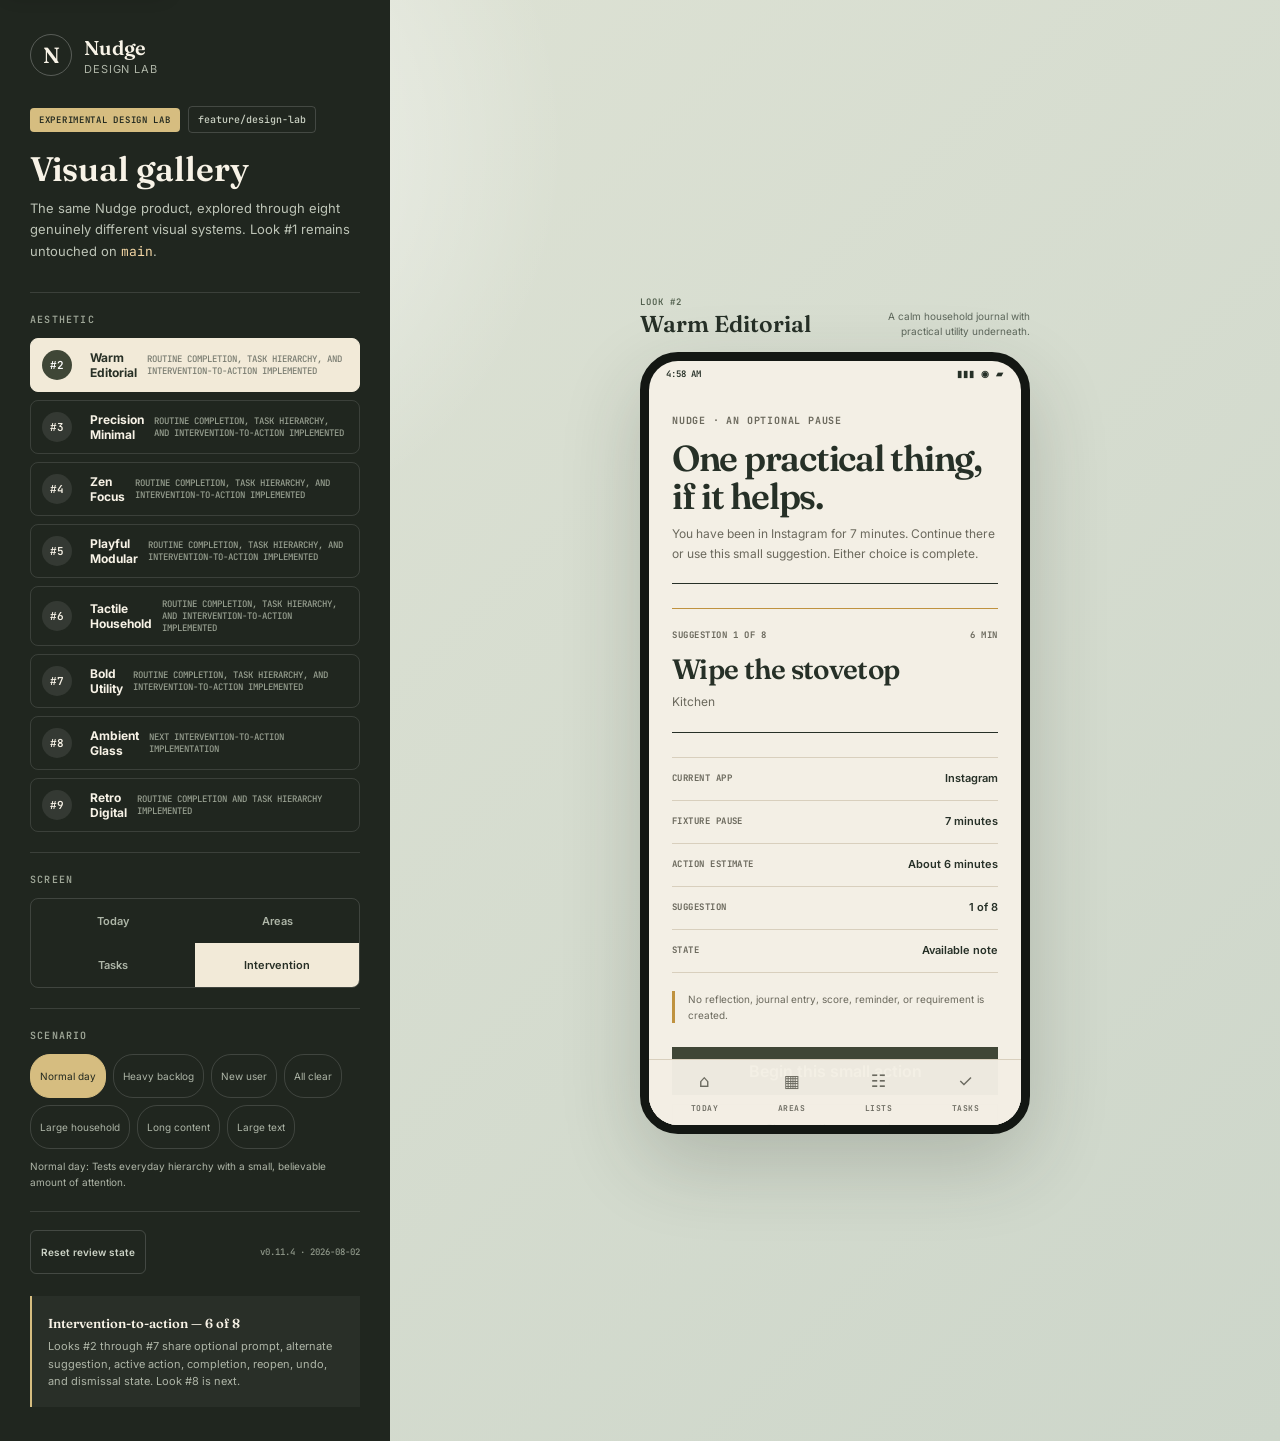
==== commit 190edc69: "Load Warm Editorial intervention and update 0.11.5 review labels" ====
--- a/mockups/design-lab/index.html
+++ b/mockups/design-lab/index.html
@@ -13,6 +13,7 @@
   <link rel="stylesheet" href="foundation.css">
   <link rel="stylesheet" href="look2-interactive.css">
   <link rel="stylesheet" href="look2-tasks.css">
+  <link rel="stylesheet" href="look2-intervention.css">
   <link rel="stylesheet" href="look3.css">
   <link rel="stylesheet" href="look3-interactive.css">
   <link rel="stylesheet" href="look3-tasks.css">
@@ -77,22 +78,22 @@
 
       <div class="review-utility">
         <button class="reset-review" data-action="reset-review">Reset review state</button>
-        <span id="build-meta">v0.11.4 · 2026-08-02</span>
+        <span id="build-meta">v0.11.5 · 2026-08-02</span>
       </div>
 
       <div class="review-note">
-        <strong>Intervention-to-action — 5 of 8</strong>
-        <p>Looks #3, #4, #5, #6, and #7 share optional prompt, alternate suggestion, active action, completion, reopen, undo, and dismissal state. Look #2 is next.</p>
+        <strong>Intervention-to-action — 6 of 8</strong>
+        <p>Looks #2 through #7 share optional prompt, alternate suggestion, active action, completion, reopen, undo, and dismissal state. Look #8 is next.</p>
       </div>
     </aside>
 
     <main class="preview-stage">
       <div class="preview-caption">
-        <div><span id="look-kicker">Look #6</span><strong id="look-name">Tactile Household</strong></div>
-        <p id="look-description">Physical labels, controls, and satisfying household-tool cues.</p>
+        <div><span id="look-kicker">Look #2</span><strong id="look-name">Warm Editorial</strong></div>
+        <p id="look-description">A calm household journal with practical utility underneath.</p>
       </div>
 
-      <div class="mobile-experiment-label">Experimental Design Lab · <span id="mobile-build">v0.11.4</span></div>
+      <div class="mobile-experiment-label">Experimental Design Lab · <span id="mobile-build">v0.11.5</span></div>
 
       <section class="device" aria-label="Nudge phone preview">
         <div class="status-bar"><span id="status-time">9:41</span><span class="status-icons">▮▮▮ ◉ ▰</span></div>
--- a/mockups/design-lab/look2-intervention.css
+++ b/mockups/design-lab/look2-intervention.css
@@ -0,0 +1,239 @@
+/* Look #2 — Warm Editorial Intervention-to-action loop */
+
+html[data-look="2"] .ed-intervention-action {
+  min-height: 100%;
+  display: flex;
+  flex-direction: column;
+  padding-bottom: 24px;
+  background: var(--paper);
+}
+
+html[data-look="2"] .ed-intervention-content {
+  padding: 24px 23px 0;
+}
+
+html[data-look="2"] .ed-intervention-heading {
+  padding-bottom: 20px;
+  border-bottom: 1px solid var(--ink);
+}
+
+html[data-look="2"] .ed-intervention-heading .kicker {
+  color: var(--muted);
+  font: 700 10px/1.4 var(--mono);
+  letter-spacing: .08em;
+  text-transform: uppercase;
+}
+
+html[data-look="2"] .ed-intervention-heading h1 {
+  margin: 12px 0 9px;
+  font: 600 36px/1.04 var(--serif);
+  letter-spacing: -.035em;
+  overflow-wrap: anywhere;
+}
+
+html[data-look="2"] .ed-intervention-heading p,
+html[data-look="2"] .ed-intervention-entry p,
+html[data-look="2"] .ed-intervention-boundary {
+  margin: 0;
+  color: var(--muted);
+  font-size: 12px;
+  line-height: 1.62;
+}
+
+html[data-look="2"] .ed-intervention-entry {
+  margin-top: 24px;
+  padding: 20px 0;
+  border-top: 1px solid var(--mustard);
+  border-bottom: 1px solid var(--ink);
+}
+
+html[data-look="2"] .ed-intervention-entry.active {
+  border-top-color: var(--olive-dark);
+}
+
+html[data-look="2"] .ed-intervention-entry.completed {
+  border-top-color: var(--olive-dark);
+  background: linear-gradient(90deg, rgba(99, 113, 75, .08), transparent 70%);
+}
+
+html[data-look="2"] .ed-intervention-entry.dismissed {
+  border-top-color: var(--line);
+}
+
+html[data-look="2"] .ed-intervention-meta {
+  display: flex;
+  justify-content: space-between;
+  gap: 16px;
+  color: var(--muted);
+  font: 700 9px/1.4 var(--mono);
+  letter-spacing: .06em;
+  text-transform: uppercase;
+}
+
+html[data-look="2"] .ed-intervention-entry h2 {
+  margin: 12px 0 7px;
+  font: 600 28px/1.12 var(--serif);
+  letter-spacing: -.025em;
+  overflow-wrap: anywhere;
+}
+
+html[data-look="2"] .ed-intervention-facts {
+  margin: 24px 0 0;
+  border-top: 1px solid var(--line);
+}
+
+html[data-look="2"] .ed-intervention-facts > div {
+  min-height: 43px;
+  display: grid;
+  grid-template-columns: minmax(0, .8fr) minmax(0, 1.2fr);
+  gap: 16px;
+  align-items: center;
+  border-bottom: 1px solid var(--line);
+}
+
+html[data-look="2"] .ed-intervention-facts dt {
+  color: var(--muted);
+  font: 700 9px/1.4 var(--mono);
+  letter-spacing: .05em;
+  text-transform: uppercase;
+}
+
+html[data-look="2"] .ed-intervention-facts dd {
+  margin: 0;
+  color: var(--ink);
+  font-size: 11px;
+  font-weight: 600;
+  line-height: 1.4;
+  text-align: right;
+  overflow-wrap: anywhere;
+}
+
+html[data-look="2"] .ed-intervention-boundary {
+  margin-top: 18px;
+  padding-left: 13px;
+  border-left: 3px solid var(--mustard);
+  font-size: 10px;
+}
+
+html[data-look="2"] .ed-intervention-actions {
+  display: grid;
+  gap: 9px;
+  margin-top: auto;
+  padding: 24px 23px 0;
+}
+
+html[data-look="2"] .ed-intervention-actions button {
+  width: 100%;
+  min-height: 48px;
+  overflow-wrap: anywhere;
+}
+
+html[data-look="2"] .ed-intervention-actions .text-action {
+  border: 0;
+  background: transparent;
+  color: var(--muted);
+  font-weight: 700;
+}
+
+html[data-look="2"] .ed-intervention-actions button:focus-visible {
+  outline: 3px solid var(--olive-dark);
+  outline-offset: 3px;
+}
+
+@media (max-width: 370px) {
+  html[data-look="2"] .ed-intervention-content,
+  html[data-look="2"] .ed-intervention-actions {
+    padding-inline: 18px;
+  }
+
+  html[data-look="2"] .ed-intervention-heading h1 {
+    font-size: 31px;
+  }
+
+  html[data-look="2"] .ed-intervention-facts > div {
+    grid-template-columns: minmax(0, 1fr);
+    gap: 4px;
+    padding-block: 8px;
+  }
+
+  html[data-look="2"] .ed-intervention-facts dd {
+    text-align: left;
+  }
+}
+
+@media (max-height: 720px) {
+  html[data-look="2"] .ed-intervention-content { padding-top: 17px; }
+  html[data-look="2"] .ed-intervention-heading { padding-bottom: 14px; }
+  html[data-look="2"] .ed-intervention-heading h1 { margin-block: 8px; font-size: 31px; }
+  html[data-look="2"] .ed-intervention-entry { margin-top: 16px; padding-block: 14px; }
+  html[data-look="2"] .ed-intervention-entry h2 { margin-block: 8px 5px; font-size: 24px; }
+  html[data-look="2"] .ed-intervention-facts { margin-top: 16px; }
+  html[data-look="2"] .ed-intervention-facts > div { min-height: 36px; }
+  html[data-look="2"] .ed-intervention-boundary { margin-top: 12px; }
+  html[data-look="2"] .ed-intervention-actions { padding-top: 16px; }
+}
+
+html[data-text-scale="large"][data-look="2"] .ed-intervention-heading h1 {
+  font-size: 43px;
+}
+
+html[data-text-scale="large"][data-look="2"] .ed-intervention-heading p,
+html[data-text-scale="large"][data-look="2"] .ed-intervention-entry p {
+  font-size: 15px;
+}
+
+html[data-text-scale="large"][data-look="2"] .ed-intervention-entry h2 {
+  font-size: 34px;
+}
+
+html[data-text-scale="large"][data-look="2"] .ed-intervention-facts > div {
+  grid-template-columns: minmax(0, 1fr);
+  gap: 5px;
+  padding-block: 10px;
+}
+
+html[data-text-scale="large"][data-look="2"] .ed-intervention-facts dt {
+  font-size: 10px;
+}
+
+html[data-text-scale="large"][data-look="2"] .ed-intervention-facts dd {
+  text-align: left;
+  font-size: 15px;
+}
+
+html[data-text-scale="large"][data-look="2"] .ed-intervention-boundary {
+  font-size: 13px;
+}
+
+html[data-text-scale="large"][data-look="2"] .ed-intervention-actions button {
+  min-height: 54px;
+  font-size: 14px;
+}
+
+@media (forced-colors: active) {
+  html[data-look="2"] .ed-intervention-action,
+  html[data-look="2"] .ed-intervention-heading,
+  html[data-look="2"] .ed-intervention-entry,
+  html[data-look="2"] .ed-intervention-facts,
+  html[data-look="2"] .ed-intervention-facts > div,
+  html[data-look="2"] .ed-intervention-boundary,
+  html[data-look="2"] .ed-intervention-actions button {
+    color: CanvasText;
+    background: Canvas;
+    border-color: CanvasText;
+  }
+
+  html[data-look="2"] .ed-intervention-entry.completed {
+    color: HighlightText;
+    background: Highlight;
+  }
+}
+
+@media (prefers-reduced-motion: reduce) {
+  html[data-look="2"] .ed-intervention-action *,
+  html[data-look="2"] .ed-intervention-action *::before,
+  html[data-look="2"] .ed-intervention-action *::after {
+    transition: none !important;
+    animation: none !important;
+  }
+}
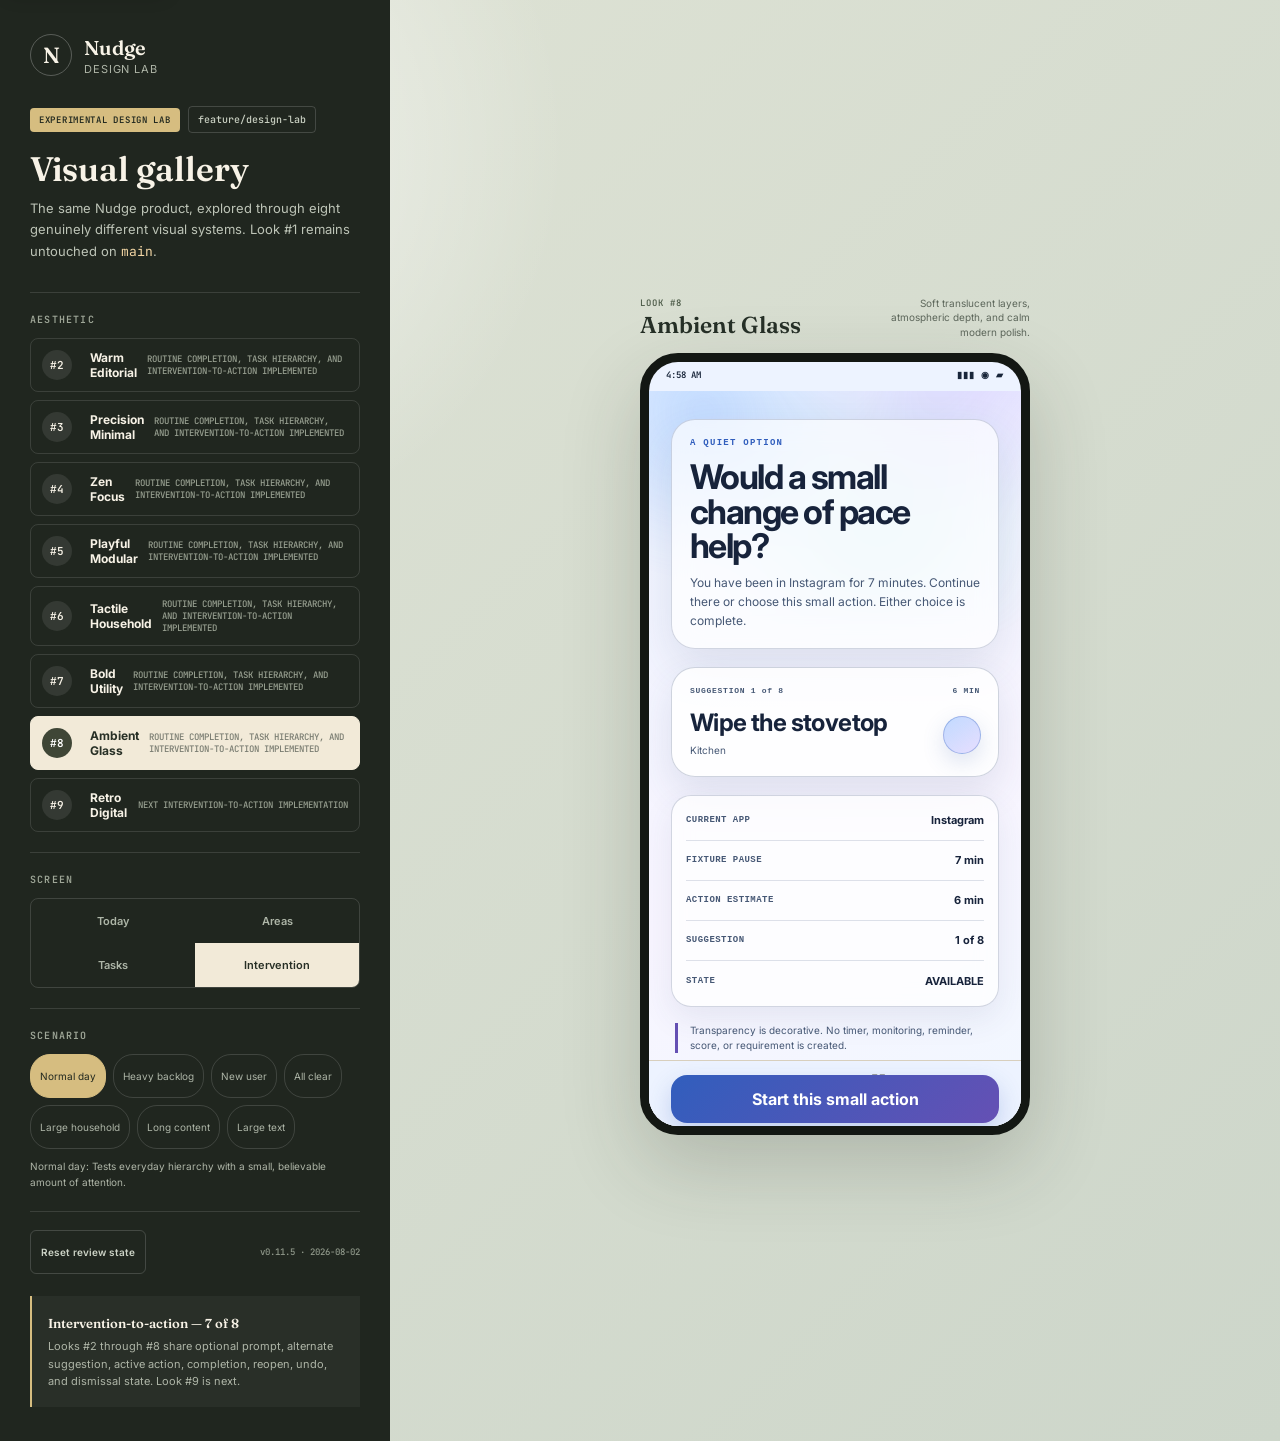
==== commit 344bf6ff: "Load Ambient Glass intervention and update 0.11.6 review labels" ====
--- a/mockups/design-lab/index.html
+++ b/mockups/design-lab/index.html
@@ -39,6 +39,7 @@
   <link rel="stylesheet" href="look8-quality.css">
   <link rel="stylesheet" href="look8-interactive.css">
   <link rel="stylesheet" href="look8-tasks.css">
+  <link rel="stylesheet" href="look8-intervention.css">
   <link rel="stylesheet" href="look9-quality.css">
   <link rel="stylesheet" href="look9-interactive.css">
   <link rel="stylesheet" href="look9-tasks.css">
@@ -78,22 +79,22 @@
 
       <div class="review-utility">
         <button class="reset-review" data-action="reset-review">Reset review state</button>
-        <span id="build-meta">v0.11.5 · 2026-08-02</span>
+        <span id="build-meta">v0.11.6 · 2026-08-02</span>
       </div>
 
       <div class="review-note">
-        <strong>Intervention-to-action — 6 of 8</strong>
-        <p>Looks #2 through #7 share optional prompt, alternate suggestion, active action, completion, reopen, undo, and dismissal state. Look #8 is next.</p>
+        <strong>Intervention-to-action — 7 of 8</strong>
+        <p>Looks #2 through #8 share optional prompt, alternate suggestion, active action, completion, reopen, undo, and dismissal state. Look #9 is next.</p>
       </div>
     </aside>
 
     <main class="preview-stage">
       <div class="preview-caption">
-        <div><span id="look-kicker">Look #2</span><strong id="look-name">Warm Editorial</strong></div>
-        <p id="look-description">A calm household journal with practical utility underneath.</p>
+        <div><span id="look-kicker">Look #8</span><strong id="look-name">Ambient Glass</strong></div>
+        <p id="look-description">Soft translucent layers, atmospheric depth, and calm modern polish.</p>
       </div>
 
-      <div class="mobile-experiment-label">Experimental Design Lab · <span id="mobile-build">v0.11.5</span></div>
+      <div class="mobile-experiment-label">Experimental Design Lab · <span id="mobile-build">v0.11.6</span></div>
 
       <section class="device" aria-label="Nudge phone preview">
         <div class="status-bar"><span id="status-time">9:41</span><span class="status-icons">▮▮▮ ◉ ▰</span></div>
--- a/mockups/design-lab/look8-intervention.css
+++ b/mockups/design-lab/look8-intervention.css
@@ -0,0 +1,381 @@
+/* Look #8 — Ambient Glass Intervention-to-action */
+
+html[data-look="8"] .ag-intervention-action {
+  position: relative;
+  min-height: 100%;
+  display: flex;
+  flex-direction: column;
+  overflow: hidden;
+  padding-bottom: 28px;
+  background: linear-gradient(155deg, #eef4ff 0%, #f8f5ff 52%, #eef8ff 100%);
+  color: #17233b;
+}
+
+html[data-look="8"] .ag-intervention-aurora {
+  position: absolute;
+  inset: -12% -24% auto;
+  height: 330px;
+  pointer-events: none;
+  background:
+    radial-gradient(circle at 26% 38%, rgba(95, 164, 255, .42), transparent 34%),
+    radial-gradient(circle at 72% 18%, rgba(153, 117, 255, .30), transparent 38%),
+    radial-gradient(circle at 58% 72%, rgba(91, 211, 205, .25), transparent 42%);
+  filter: blur(18px);
+  opacity: .8;
+  contain: paint;
+}
+
+html[data-look="8"] .ag-intervention-content,
+html[data-look="8"] .ag-intervention-actions {
+  position: relative;
+  z-index: 1;
+}
+
+html[data-look="8"] .ag-intervention-content {
+  padding: 28px 22px 0;
+}
+
+html[data-look="8"] .ag-intervention-heading {
+  padding: 18px;
+  border: 1px solid rgba(54, 76, 119, .22);
+  border-radius: 24px;
+  background: rgba(255, 255, 255, .68);
+  box-shadow: 0 18px 46px rgba(50, 70, 112, .12);
+  -webkit-backdrop-filter: blur(14px);
+  backdrop-filter: blur(14px);
+}
+
+html[data-look="8"] .ag-intervention-heading .ag-kicker {
+  display: block;
+  color: var(--ag-blue);
+  font: 800 9px/1.3 ui-monospace, monospace;
+  letter-spacing: .14em;
+}
+
+html[data-look="8"] .ag-intervention-heading h1 {
+  margin: 10px 0 9px;
+  font-size: 34px;
+  line-height: 1.02;
+  letter-spacing: -.045em;
+  overflow-wrap: anywhere;
+}
+
+html[data-look="8"] .ag-intervention-heading p {
+  margin: 0;
+  color: var(--ag-muted);
+  font-size: 12px;
+  line-height: 1.6;
+}
+
+html[data-look="8"] .ag-intervention-card {
+  position: relative;
+  margin-top: 18px;
+  padding: 18px;
+  border: 1px solid rgba(54, 76, 119, .24);
+  border-radius: 24px;
+  background: rgba(255, 255, 255, .84);
+  box-shadow: 0 16px 38px rgba(50, 70, 112, .12);
+  overflow: hidden;
+}
+
+html[data-look="8"] .ag-intervention-card.active {
+  border-color: rgba(49, 94, 189, .48);
+}
+
+html[data-look="8"] .ag-intervention-card.completed {
+  border-color: rgba(46, 137, 116, .46);
+  background: rgba(240, 252, 248, .88);
+}
+
+html[data-look="8"] .ag-intervention-card.dismissed {
+  border-color: rgba(84, 95, 118, .28);
+  background: rgba(249, 250, 253, .9);
+}
+
+html[data-look="8"] .ag-intervention-card-meta {
+  display: flex;
+  justify-content: space-between;
+  align-items: baseline;
+  gap: 12px;
+  color: var(--ag-muted);
+  font: 800 8px/1.3 ui-monospace, monospace;
+  letter-spacing: .09em;
+}
+
+html[data-look="8"] .ag-intervention-card h2 {
+  position: relative;
+  z-index: 1;
+  margin: 13px 54px 6px 0;
+  font-size: 24px;
+  line-height: 1.12;
+  letter-spacing: -.025em;
+  overflow-wrap: anywhere;
+}
+
+html[data-look="8"] .ag-intervention-card p {
+  position: relative;
+  z-index: 1;
+  margin: 0;
+  color: var(--ag-muted);
+  font-size: 10px;
+  line-height: 1.5;
+  overflow-wrap: anywhere;
+}
+
+html[data-look="8"] .ag-intervention-orb {
+  position: absolute;
+  right: 17px;
+  top: 48px;
+  width: 38px;
+  height: 38px;
+  display: grid;
+  place-items: center;
+  border: 1px solid rgba(49, 94, 189, .34);
+  border-radius: 50%;
+  background: linear-gradient(145deg, rgba(93, 160, 255, .38), rgba(153, 117, 255, .23));
+  color: #244f9f;
+  font-weight: 900;
+  box-shadow: 0 8px 22px rgba(67, 100, 170, .18);
+}
+
+html[data-look="8"] .ag-intervention-facts {
+  margin: 18px 0 0;
+  padding: 5px 14px;
+  border: 1px solid rgba(54, 76, 119, .22);
+  border-radius: 20px;
+  background: rgba(255, 255, 255, .74);
+  box-shadow: 0 12px 32px rgba(50, 70, 112, .09);
+  -webkit-backdrop-filter: blur(10px);
+  backdrop-filter: blur(10px);
+}
+
+html[data-look="8"] .ag-intervention-facts > div {
+  min-height: 40px;
+  display: grid;
+  grid-template-columns: minmax(0, 1fr) minmax(88px, auto);
+  gap: 12px;
+  align-items: center;
+  border-bottom: 1px solid rgba(54, 76, 119, .16);
+}
+
+html[data-look="8"] .ag-intervention-facts > div:last-child {
+  border-bottom: 0;
+}
+
+html[data-look="8"] .ag-intervention-facts dt {
+  color: var(--ag-muted);
+  font: 700 9px/1.35 ui-monospace, monospace;
+  letter-spacing: .05em;
+  text-transform: uppercase;
+}
+
+html[data-look="8"] .ag-intervention-facts dd {
+  margin: 0;
+  color: #17233b;
+  font-size: 11px;
+  font-weight: 700;
+  text-align: right;
+  overflow-wrap: anywhere;
+}
+
+html[data-look="8"] .ag-intervention-boundary {
+  margin: 16px 4px 0;
+  padding-left: 12px;
+  border-left: 3px solid var(--ag-violet);
+  color: var(--ag-muted);
+  font-size: 10px;
+  line-height: 1.5;
+}
+
+html[data-look="8"] .ag-intervention-actions {
+  width: 100%;
+  display: grid;
+  gap: 9px;
+  margin-top: auto;
+  padding: 22px 22px 0;
+}
+
+html[data-look="8"] .ag-intervention-actions button {
+  width: 100%;
+  min-height: 48px;
+  overflow-wrap: anywhere;
+}
+
+html[data-look="8"] .ag-intervention-actions .ag-primary {
+  background: linear-gradient(135deg, #315ebd, #6550b4);
+  color: #fff;
+  border-color: transparent;
+  box-shadow: 0 10px 24px rgba(49, 94, 189, .24);
+}
+
+html[data-look="8"] .ag-intervention-actions .ag-secondary {
+  background: rgba(255, 255, 255, .82);
+  border-color: rgba(54, 76, 119, .3);
+}
+
+html[data-look="8"] .ag-intervention-actions .ag-dismiss {
+  border-color: transparent;
+  background: transparent;
+  color: var(--ag-muted);
+}
+
+html[data-look="8"] .ag-intervention-actions button:focus-visible {
+  outline: 4px solid #17233b;
+  outline-offset: 3px;
+}
+
+@media (max-width: 370px) {
+  html[data-look="8"] .ag-intervention-content,
+  html[data-look="8"] .ag-intervention-actions {
+    padding-inline: 17px;
+  }
+
+  html[data-look="8"] .ag-intervention-heading {
+    padding: 16px;
+  }
+
+  html[data-look="8"] .ag-intervention-heading h1 {
+    font-size: 29px;
+  }
+
+  html[data-look="8"] .ag-intervention-card h2 {
+    margin-right: 0;
+    font-size: 22px;
+  }
+
+  html[data-look="8"] .ag-intervention-orb {
+    position: static;
+    margin-top: 13px;
+  }
+
+  html[data-look="8"] .ag-intervention-facts > div {
+    grid-template-columns: minmax(0, 1fr);
+    gap: 4px;
+    padding-block: 8px;
+  }
+
+  html[data-look="8"] .ag-intervention-facts dd {
+    text-align: left;
+  }
+}
+
+@media (max-height: 720px) {
+  html[data-look="8"] .ag-intervention-content { padding-top: 16px; }
+  html[data-look="8"] .ag-intervention-heading { padding: 14px 16px; }
+  html[data-look="8"] .ag-intervention-heading h1 { margin-block: 7px; font-size: 29px; }
+  html[data-look="8"] .ag-intervention-card { margin-top: 14px; padding: 15px; }
+  html[data-look="8"] .ag-intervention-card h2 { margin-block: 9px 5px; font-size: 21px; }
+  html[data-look="8"] .ag-intervention-facts { margin-top: 14px; }
+  html[data-look="8"] .ag-intervention-facts > div { min-height: 35px; }
+  html[data-look="8"] .ag-intervention-boundary { margin-top: 11px; }
+  html[data-look="8"] .ag-intervention-actions { padding-top: 15px; }
+}
+
+html[data-text-scale="large"][data-look="8"] .ag-intervention-heading h1 {
+  font-size: 42px;
+}
+
+html[data-text-scale="large"][data-look="8"] .ag-intervention-heading p,
+html[data-text-scale="large"][data-look="8"] .ag-intervention-card p {
+  font-size: 15px;
+}
+
+html[data-text-scale="large"][data-look="8"] .ag-intervention-card h2 {
+  margin-right: 0;
+  font-size: 33px;
+}
+
+html[data-text-scale="large"][data-look="8"] .ag-intervention-orb {
+  position: static;
+  width: 46px;
+  height: 46px;
+  margin-top: 14px;
+}
+
+html[data-text-scale="large"][data-look="8"] .ag-intervention-facts > div {
+  grid-template-columns: minmax(0, 1fr);
+  gap: 5px;
+  padding-block: 10px;
+}
+
+html[data-text-scale="large"][data-look="8"] .ag-intervention-facts dd {
+  text-align: left;
+  font-size: 15px;
+}
+
+html[data-text-scale="large"][data-look="8"] .ag-intervention-boundary {
+  font-size: 13px;
+}
+
+html[data-text-scale="large"][data-look="8"] .ag-intervention-actions button {
+  min-height: 54px;
+  font-size: 15px;
+}
+
+@supports not ((-webkit-backdrop-filter: blur(1px)) or (backdrop-filter: blur(1px))) {
+  html[data-look="8"] .ag-intervention-heading,
+  html[data-look="8"] .ag-intervention-card,
+  html[data-look="8"] .ag-intervention-facts,
+  html[data-look="8"] .ag-intervention-actions .ag-secondary {
+    background: #f8faff;
+    -webkit-backdrop-filter: none;
+    backdrop-filter: none;
+  }
+}
+
+@media (prefers-reduced-transparency: reduce) {
+  html[data-look="8"] .ag-intervention-action {
+    background: #eef3fb;
+  }
+
+  html[data-look="8"] .ag-intervention-heading,
+  html[data-look="8"] .ag-intervention-card,
+  html[data-look="8"] .ag-intervention-facts,
+  html[data-look="8"] .ag-intervention-actions .ag-secondary {
+    background: #f8faff;
+    -webkit-backdrop-filter: none;
+    backdrop-filter: none;
+    box-shadow: none;
+  }
+
+  html[data-look="8"] .ag-intervention-aurora,
+  html[data-look="8"] .ag-intervention-orb {
+    display: none;
+  }
+}
+
+@media (forced-colors: active) {
+  html[data-look="8"] .ag-intervention-action,
+  html[data-look="8"] .ag-intervention-heading,
+  html[data-look="8"] .ag-intervention-card,
+  html[data-look="8"] .ag-intervention-facts,
+  html[data-look="8"] .ag-intervention-facts > div,
+  html[data-look="8"] .ag-intervention-boundary,
+  html[data-look="8"] .ag-intervention-actions button,
+  html[data-look="8"] .ag-intervention-orb {
+    color: CanvasText;
+    background: Canvas;
+    border-color: CanvasText;
+    box-shadow: none;
+    -webkit-backdrop-filter: none;
+    backdrop-filter: none;
+  }
+
+  html[data-look="8"] .ag-intervention-card.completed {
+    color: HighlightText;
+    background: Highlight;
+  }
+
+  html[data-look="8"] .ag-intervention-aurora {
+    display: none;
+  }
+}
+
+@media (prefers-reduced-motion: reduce) {
+  html[data-look="8"] .ag-intervention-action *,
+  html[data-look="8"] .ag-intervention-action *::before,
+  html[data-look="8"] .ag-intervention-action *::after {
+    transition: none !important;
+    animation: none !important;
+  }
+}
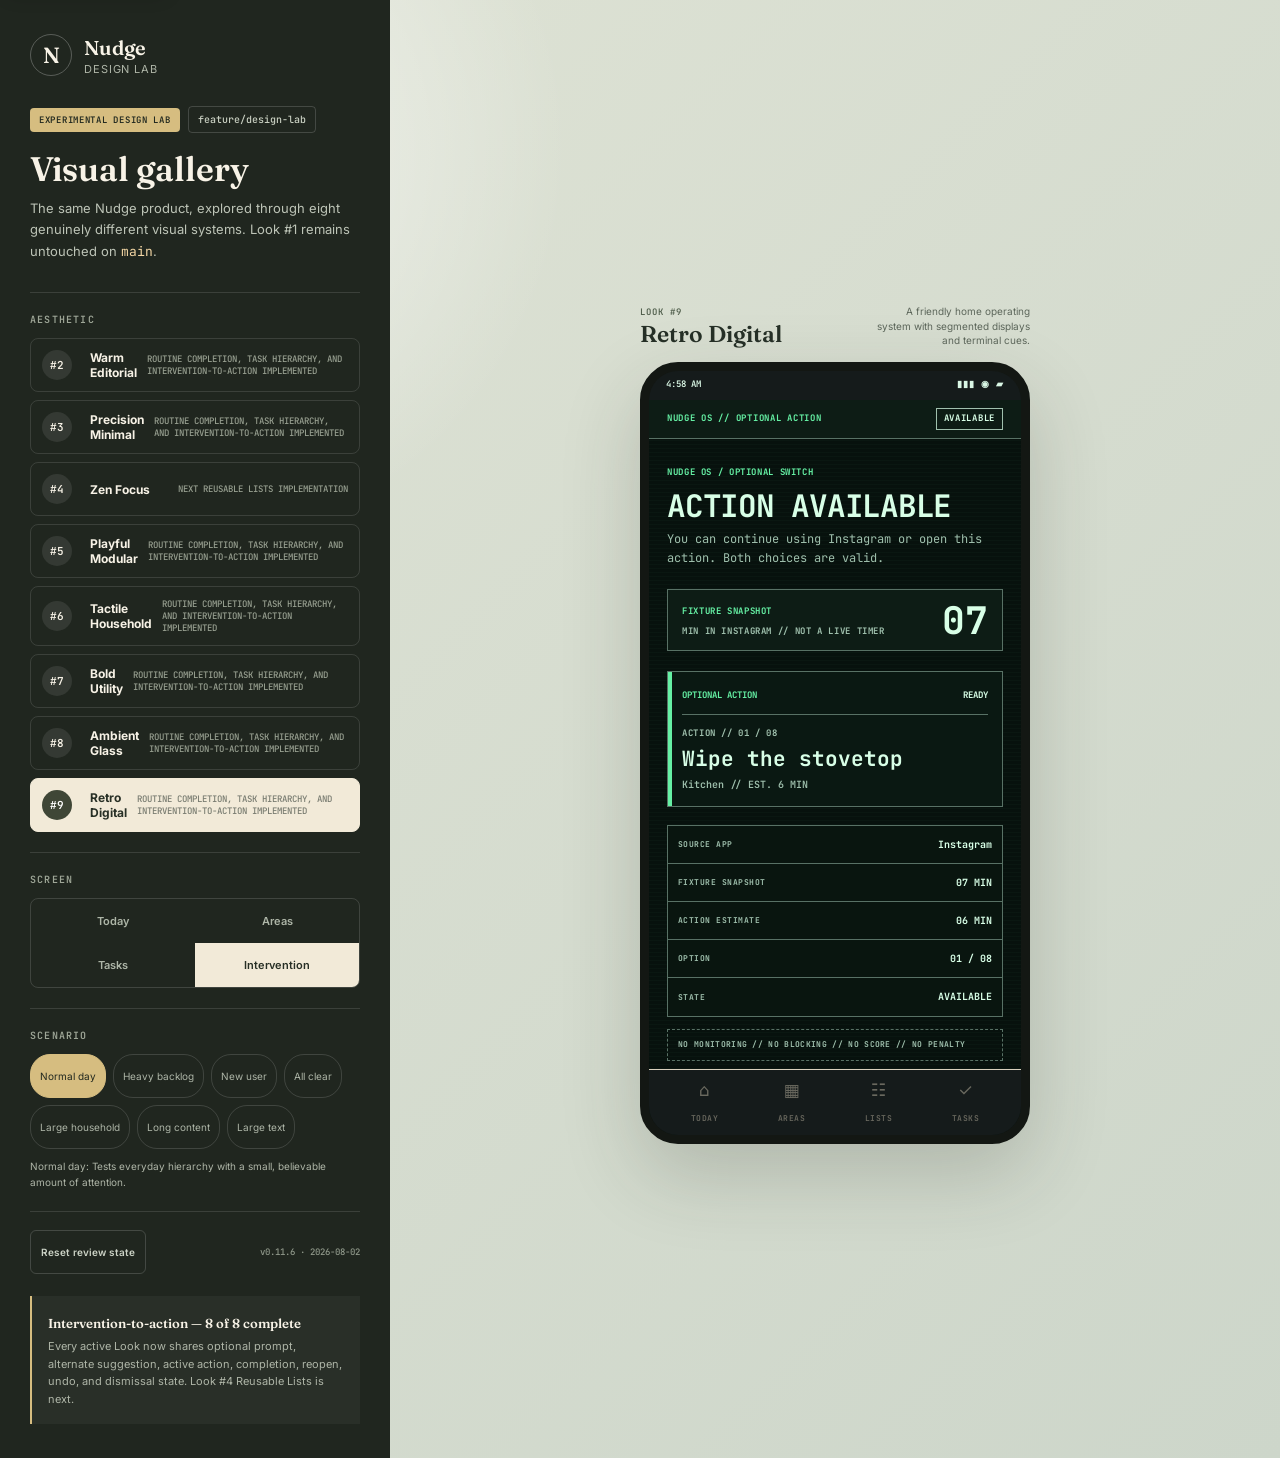
==== commit 56cec56b: "Load Look 9 intervention and advance review shell" ====
--- a/mockups/design-lab/index.html
+++ b/mockups/design-lab/index.html
@@ -43,6 +43,7 @@
   <link rel="stylesheet" href="look9-quality.css">
   <link rel="stylesheet" href="look9-interactive.css">
   <link rel="stylesheet" href="look9-tasks.css">
+  <link rel="stylesheet" href="look9-intervention.css">
   <link rel="stylesheet" href="review.css">
 </head>
 <body>
@@ -79,22 +80,22 @@
 
       <div class="review-utility">
         <button class="reset-review" data-action="reset-review">Reset review state</button>
-        <span id="build-meta">v0.11.6 · 2026-08-02</span>
+        <span id="build-meta">v0.11.7 · 2026-08-02</span>
       </div>
 
       <div class="review-note">
-        <strong>Intervention-to-action — 7 of 8</strong>
-        <p>Looks #2 through #8 share optional prompt, alternate suggestion, active action, completion, reopen, undo, and dismissal state. Look #9 is next.</p>
+        <strong>Intervention-to-action — 8 of 8 complete</strong>
+        <p>Every active Look now shares optional prompt, alternate suggestion, active action, completion, reopen, undo, and dismissal state. Look #4 Reusable Lists is next.</p>
       </div>
     </aside>
 
     <main class="preview-stage">
       <div class="preview-caption">
-        <div><span id="look-kicker">Look #8</span><strong id="look-name">Ambient Glass</strong></div>
-        <p id="look-description">Soft translucent layers, atmospheric depth, and calm modern polish.</p>
+        <div><span id="look-kicker">Look #9</span><strong id="look-name">Retro Digital</strong></div>
+        <p id="look-description">A friendly home operating system with segmented displays and terminal cues.</p>
       </div>
 
-      <div class="mobile-experiment-label">Experimental Design Lab · <span id="mobile-build">v0.11.6</span></div>
+      <div class="mobile-experiment-label">Experimental Design Lab · <span id="mobile-build">v0.11.7</span></div>
 
       <section class="device" aria-label="Nudge phone preview">
         <div class="status-bar"><span id="status-time">9:41</span><span class="status-icons">▮▮▮ ◉ ▰</span></div>
--- a/mockups/design-lab/look9-intervention.css
+++ b/mockups/design-lab/look9-intervention.css
@@ -0,0 +1,268 @@
+/* Look #9 — Retro Digital Intervention-to-action */
+
+html[data-look="9"] .rd-intervention-action {
+  min-height: 100%;
+  display: flex;
+  flex-direction: column;
+  padding: 0 18px 24px;
+  background:
+    repeating-linear-gradient(180deg, rgba(132,255,183,.025) 0 1px, transparent 1px 4px),
+    #07110d;
+  color: var(--rd-green);
+}
+
+html[data-look="9"] .rd-intervention-statusline {
+  min-height: 38px;
+  display: flex;
+  justify-content: space-between;
+  align-items: center;
+  gap: 12px;
+  margin: 0 -18px 20px;
+  padding: 8px 18px;
+  border-bottom: 1px solid var(--rd-line);
+  background: #0d1c15;
+  font: 700 9px/1.3 var(--mono);
+  letter-spacing: .08em;
+}
+
+html[data-look="9"] .rd-intervention-statusline strong {
+  padding: 4px 7px;
+  border: 1px solid var(--rd-muted);
+  color: #d8ffe7;
+}
+
+html[data-look="9"] .rd-intervention-main {
+  width: 100%;
+}
+
+html[data-look="9"] .rd-intervention-heading > span,
+html[data-look="9"] .rd-intervention-record-id,
+html[data-look="9"] .rd-intervention-snapshot > span,
+html[data-look="9"] .rd-intervention-snapshot > small {
+  font: 700 9px/1.35 var(--mono);
+  letter-spacing: .07em;
+}
+
+html[data-look="9"] .rd-intervention-heading h1 {
+  margin: 10px 0 8px;
+  color: #d8ffe7;
+  font: 700 31px/1.05 var(--mono);
+  letter-spacing: -.04em;
+}
+
+html[data-look="9"] .rd-intervention-heading p {
+  margin: 0;
+  color: var(--rd-muted);
+  font-size: 12px;
+  line-height: 1.6;
+}
+
+html[data-look="9"] .rd-intervention-snapshot {
+  display: grid;
+  grid-template-columns: minmax(0, 1fr) auto;
+  gap: 5px 12px;
+  align-items: end;
+  margin-top: 20px;
+  padding: 13px 14px;
+  border: 1px solid var(--rd-line);
+  background: #0d1c15;
+}
+
+html[data-look="9"] .rd-intervention-snapshot > strong {
+  grid-column: 2;
+  grid-row: 1 / 3;
+  color: #d8ffe7;
+  font: 700 38px/.9 var(--mono);
+}
+
+html[data-look="9"] .rd-intervention-snapshot > small {
+  color: var(--rd-muted);
+  overflow-wrap: anywhere;
+}
+
+html[data-look="9"] .rd-intervention-record {
+  margin-top: 20px;
+  padding: 14px;
+  border: 1px solid var(--rd-line);
+  background: #0a1812;
+  box-shadow: inset 4px 0 0 var(--rd-green);
+}
+
+html[data-look="9"] .rd-intervention-record.active { box-shadow: inset 4px 0 0 #f0c96a; }
+html[data-look="9"] .rd-intervention-record.completed { box-shadow: inset 4px 0 0 #d8ffe7; }
+html[data-look="9"] .rd-intervention-record.dismissed { box-shadow: inset 4px 0 0 var(--rd-muted); }
+
+html[data-look="9"] .rd-intervention-record-head {
+  min-height: 29px;
+  display: flex;
+  justify-content: space-between;
+  align-items: center;
+  gap: 12px;
+  padding-bottom: 8px;
+  border-bottom: 1px solid var(--rd-line);
+  font: 700 9px/1.3 var(--mono);
+}
+
+html[data-look="9"] .rd-intervention-record-head b {
+  color: #d8ffe7;
+}
+
+html[data-look="9"] .rd-intervention-record-id {
+  display: block;
+  margin-top: 12px;
+  color: var(--rd-muted);
+}
+
+html[data-look="9"] .rd-intervention-record h2 {
+  margin: 8px 0 6px;
+  color: #d8ffe7;
+  font: 700 21px/1.15 var(--mono);
+  overflow-wrap: anywhere;
+}
+
+html[data-look="9"] .rd-intervention-record > p {
+  margin: 0;
+  color: var(--rd-muted);
+  font: 600 10px/1.5 var(--mono);
+  overflow-wrap: anywhere;
+}
+
+html[data-look="9"] .rd-intervention-facts {
+  margin: 18px 0 0;
+  border: 1px solid var(--rd-line);
+  background: #09150f;
+}
+
+html[data-look="9"] .rd-intervention-facts > div {
+  min-height: 38px;
+  display: grid;
+  grid-template-columns: minmax(0, 1fr) auto;
+  gap: 12px;
+  align-items: center;
+  padding: 7px 10px;
+  border-bottom: 1px solid var(--rd-line);
+}
+
+html[data-look="9"] .rd-intervention-facts > div:last-child { border-bottom: 0; }
+html[data-look="9"] .rd-intervention-facts dt,
+html[data-look="9"] .rd-intervention-facts dd { margin: 0; }
+html[data-look="9"] .rd-intervention-facts dt {
+  color: var(--rd-muted);
+  font: 700 8px/1.3 var(--mono);
+  letter-spacing: .06em;
+}
+html[data-look="9"] .rd-intervention-facts dd {
+  color: #d8ffe7;
+  text-align: right;
+  font: 700 10px/1.35 var(--mono);
+}
+
+html[data-look="9"] .rd-intervention-boundary {
+  margin: 12px 0 0;
+  padding: 9px 10px;
+  border: 1px dashed var(--rd-line);
+  color: var(--rd-muted);
+  font: 700 8px/1.45 var(--mono);
+  letter-spacing: .04em;
+}
+
+html[data-look="9"] .rd-intervention-actions {
+  width: 100%;
+  display: grid;
+  gap: 8px;
+  margin-top: auto;
+  padding-top: 22px;
+}
+
+html[data-look="9"] .rd-intervention-actions button {
+  width: 100%;
+  min-height: 48px;
+  padding: 9px 13px;
+  border-radius: 0;
+  font: 700 11px/1.3 var(--mono);
+  overflow-wrap: anywhere;
+}
+
+html[data-look="9"] .rd-intervention-actions button:focus-visible {
+  outline: 4px solid #ffffff;
+  outline-offset: 3px;
+}
+
+@media (max-width: 370px) {
+  html[data-look="9"] .rd-intervention-action { padding-inline: 14px; }
+  html[data-look="9"] .rd-intervention-statusline { margin-inline: -14px; padding-inline: 14px; }
+  html[data-look="9"] .rd-intervention-heading h1 { font-size: 27px; }
+  html[data-look="9"] .rd-intervention-snapshot,
+  html[data-look="9"] .rd-intervention-facts > div {
+    grid-template-columns: minmax(0, 1fr);
+  }
+  html[data-look="9"] .rd-intervention-snapshot > strong {
+    grid-column: 1;
+    grid-row: auto;
+  }
+  html[data-look="9"] .rd-intervention-facts dd { text-align: left; }
+}
+
+@media (max-height: 720px) {
+  html[data-look="9"] .rd-intervention-statusline { margin-bottom: 14px; }
+  html[data-look="9"] .rd-intervention-heading h1 { margin-block: 7px; font-size: 27px; }
+  html[data-look="9"] .rd-intervention-snapshot,
+  html[data-look="9"] .rd-intervention-record { margin-top: 13px; }
+  html[data-look="9"] .rd-intervention-facts { margin-top: 13px; }
+  html[data-look="9"] .rd-intervention-facts > div { min-height: 34px; padding-block: 5px; }
+  html[data-look="9"] .rd-intervention-boundary { margin-top: 8px; padding-block: 7px; }
+  html[data-look="9"] .rd-intervention-actions { padding-top: 14px; }
+}
+
+html[data-text-scale="large"][data-look="9"] .rd-intervention-heading h1 { font-size: 38px; }
+html[data-text-scale="large"][data-look="9"] .rd-intervention-heading p,
+html[data-text-scale="large"][data-look="9"] .rd-intervention-record > p,
+html[data-text-scale="large"][data-look="9"] .rd-intervention-boundary { font-size: 14px; }
+html[data-text-scale="large"][data-look="9"] .rd-intervention-record h2 { font-size: 28px; }
+html[data-text-scale="large"][data-look="9"] .rd-intervention-facts > div { grid-template-columns: minmax(0, 1fr); gap: 4px; }
+html[data-text-scale="large"][data-look="9"] .rd-intervention-facts dt { font-size: 10px; }
+html[data-text-scale="large"][data-look="9"] .rd-intervention-facts dd { text-align: left; font-size: 15px; }
+html[data-text-scale="large"][data-look="9"] .rd-intervention-actions button { min-height: 54px; font-size: 14px; }
+
+@media (prefers-contrast: more) {
+  html[data-look="9"] .rd-intervention-action { background: #000; }
+  html[data-look="9"] .rd-intervention-statusline,
+  html[data-look="9"] .rd-intervention-snapshot,
+  html[data-look="9"] .rd-intervention-record,
+  html[data-look="9"] .rd-intervention-facts { border-color: #d8ffe7; background: #000; }
+  html[data-look="9"] .rd-intervention-heading p,
+  html[data-look="9"] .rd-intervention-record > p,
+  html[data-look="9"] .rd-intervention-boundary,
+  html[data-look="9"] .rd-intervention-facts dt { color: #d8ffe7; }
+}
+
+@media (forced-colors: active) {
+  html[data-look="9"] .rd-intervention-action,
+  html[data-look="9"] .rd-intervention-statusline,
+  html[data-look="9"] .rd-intervention-statusline strong,
+  html[data-look="9"] .rd-intervention-snapshot,
+  html[data-look="9"] .rd-intervention-record,
+  html[data-look="9"] .rd-intervention-record-head,
+  html[data-look="9"] .rd-intervention-facts,
+  html[data-look="9"] .rd-intervention-facts > div,
+  html[data-look="9"] .rd-intervention-boundary,
+  html[data-look="9"] .rd-intervention-actions button {
+    color: CanvasText;
+    background: Canvas;
+    border-color: CanvasText;
+    box-shadow: none;
+  }
+  html[data-look="9"] .rd-intervention-record.completed .rd-intervention-record-head {
+    color: HighlightText;
+    background: Highlight;
+  }
+}
+
+@media (prefers-reduced-motion: reduce) {
+  html[data-look="9"] .rd-intervention-action *,
+  html[data-look="9"] .rd-intervention-action *::before,
+  html[data-look="9"] .rd-intervention-action *::after {
+    transition: none !important;
+    animation: none !important;
+  }
+}
